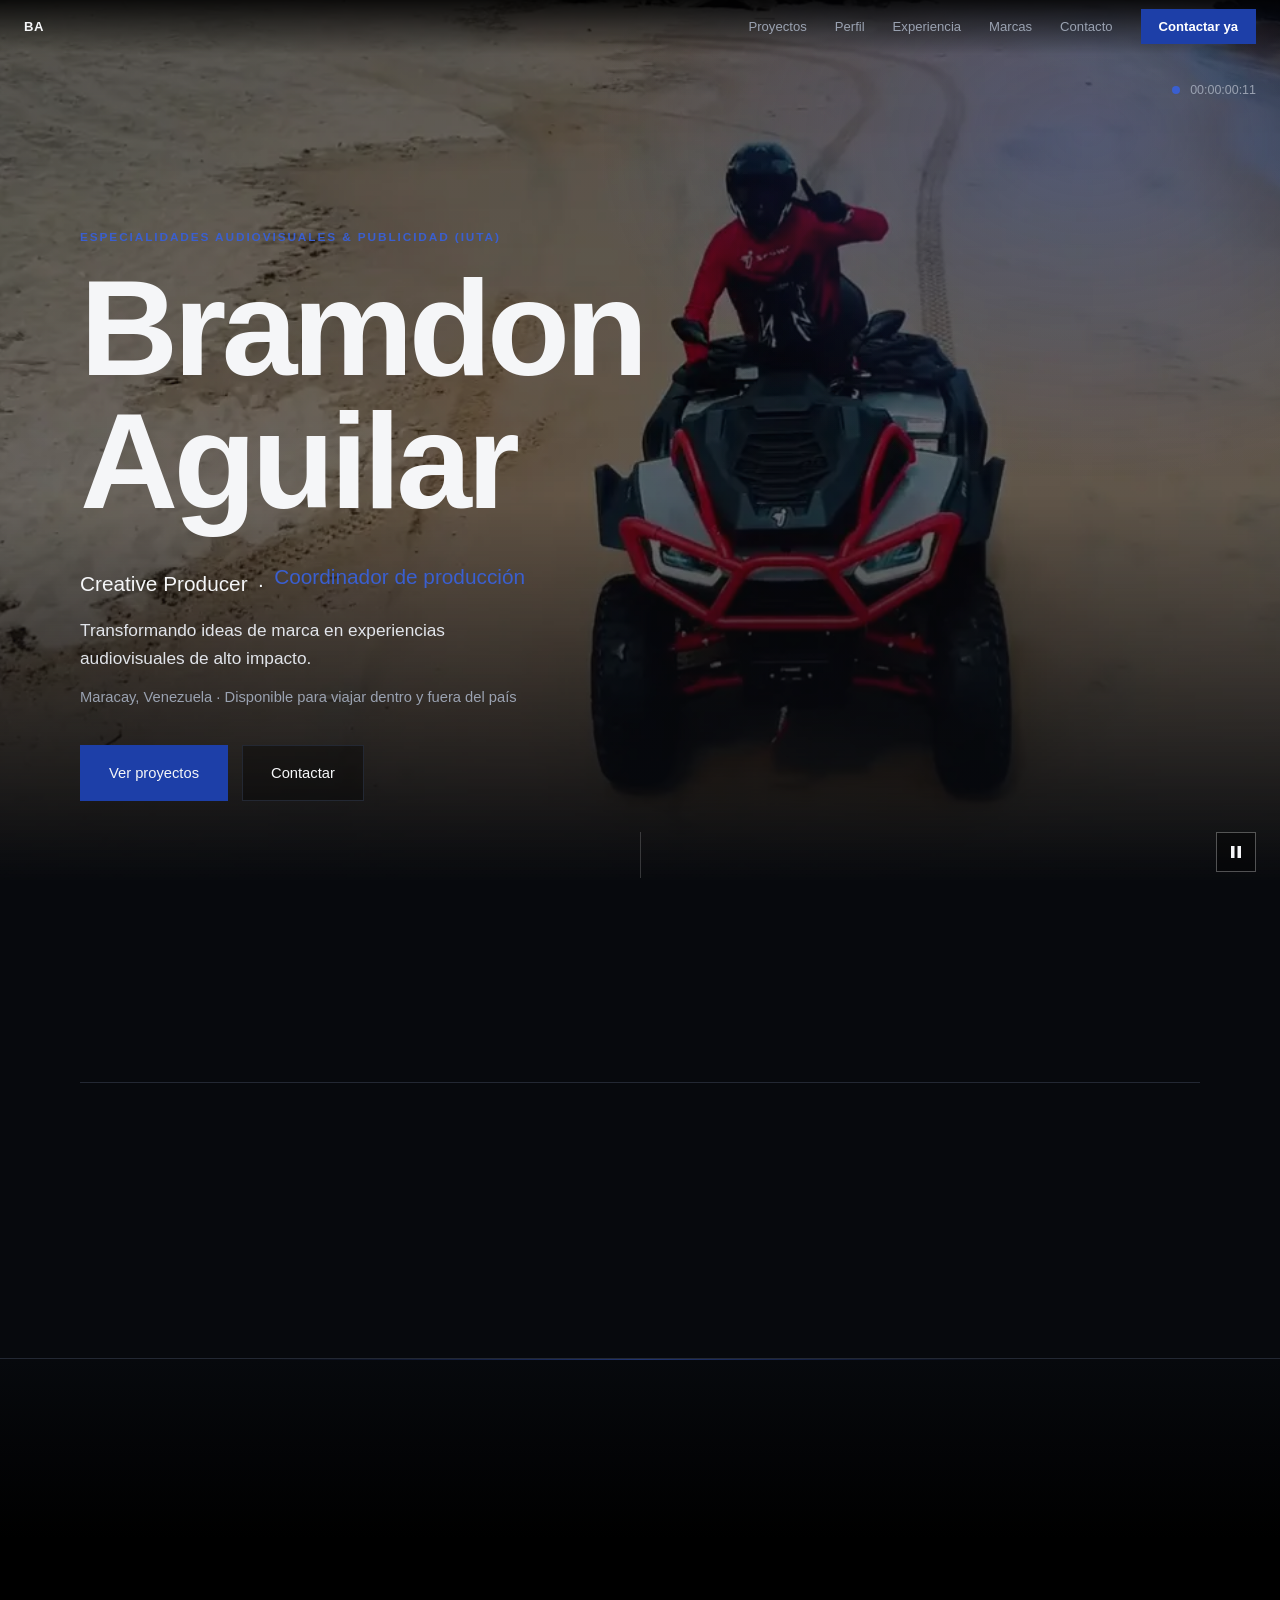
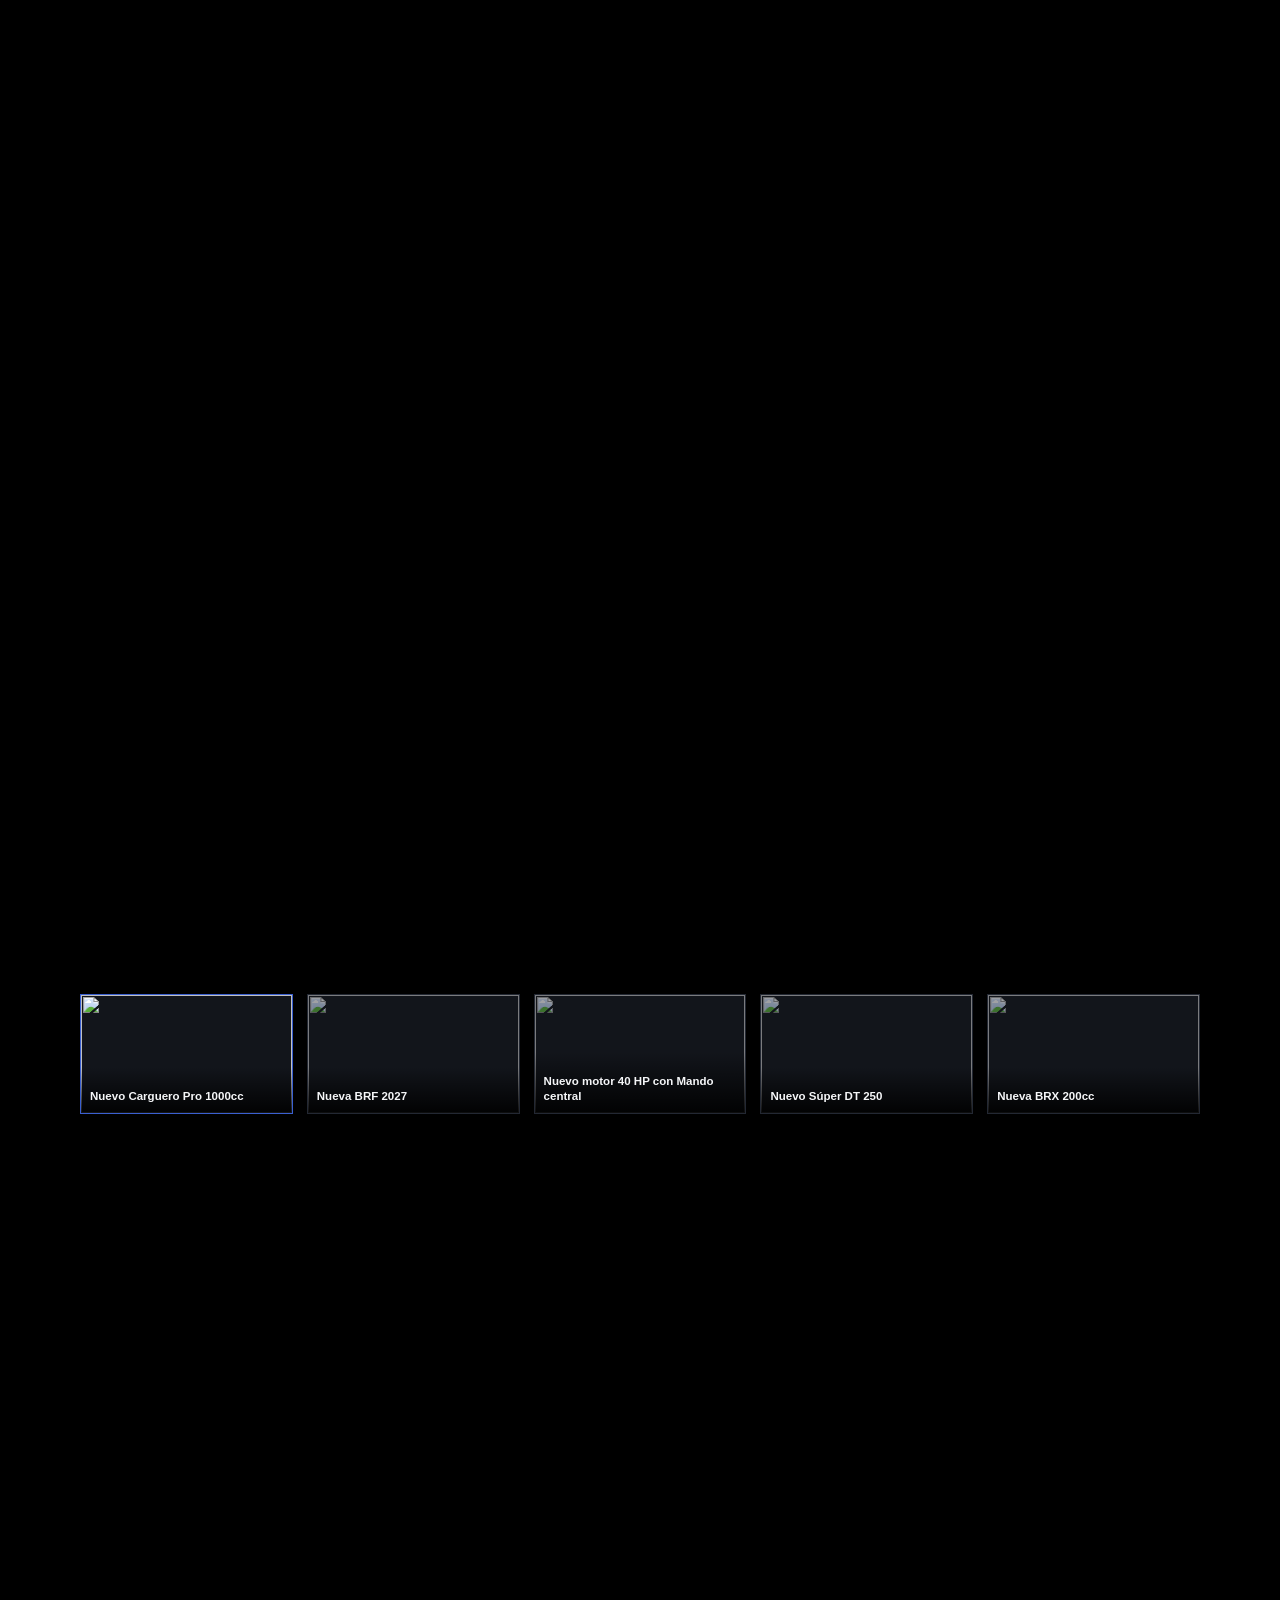
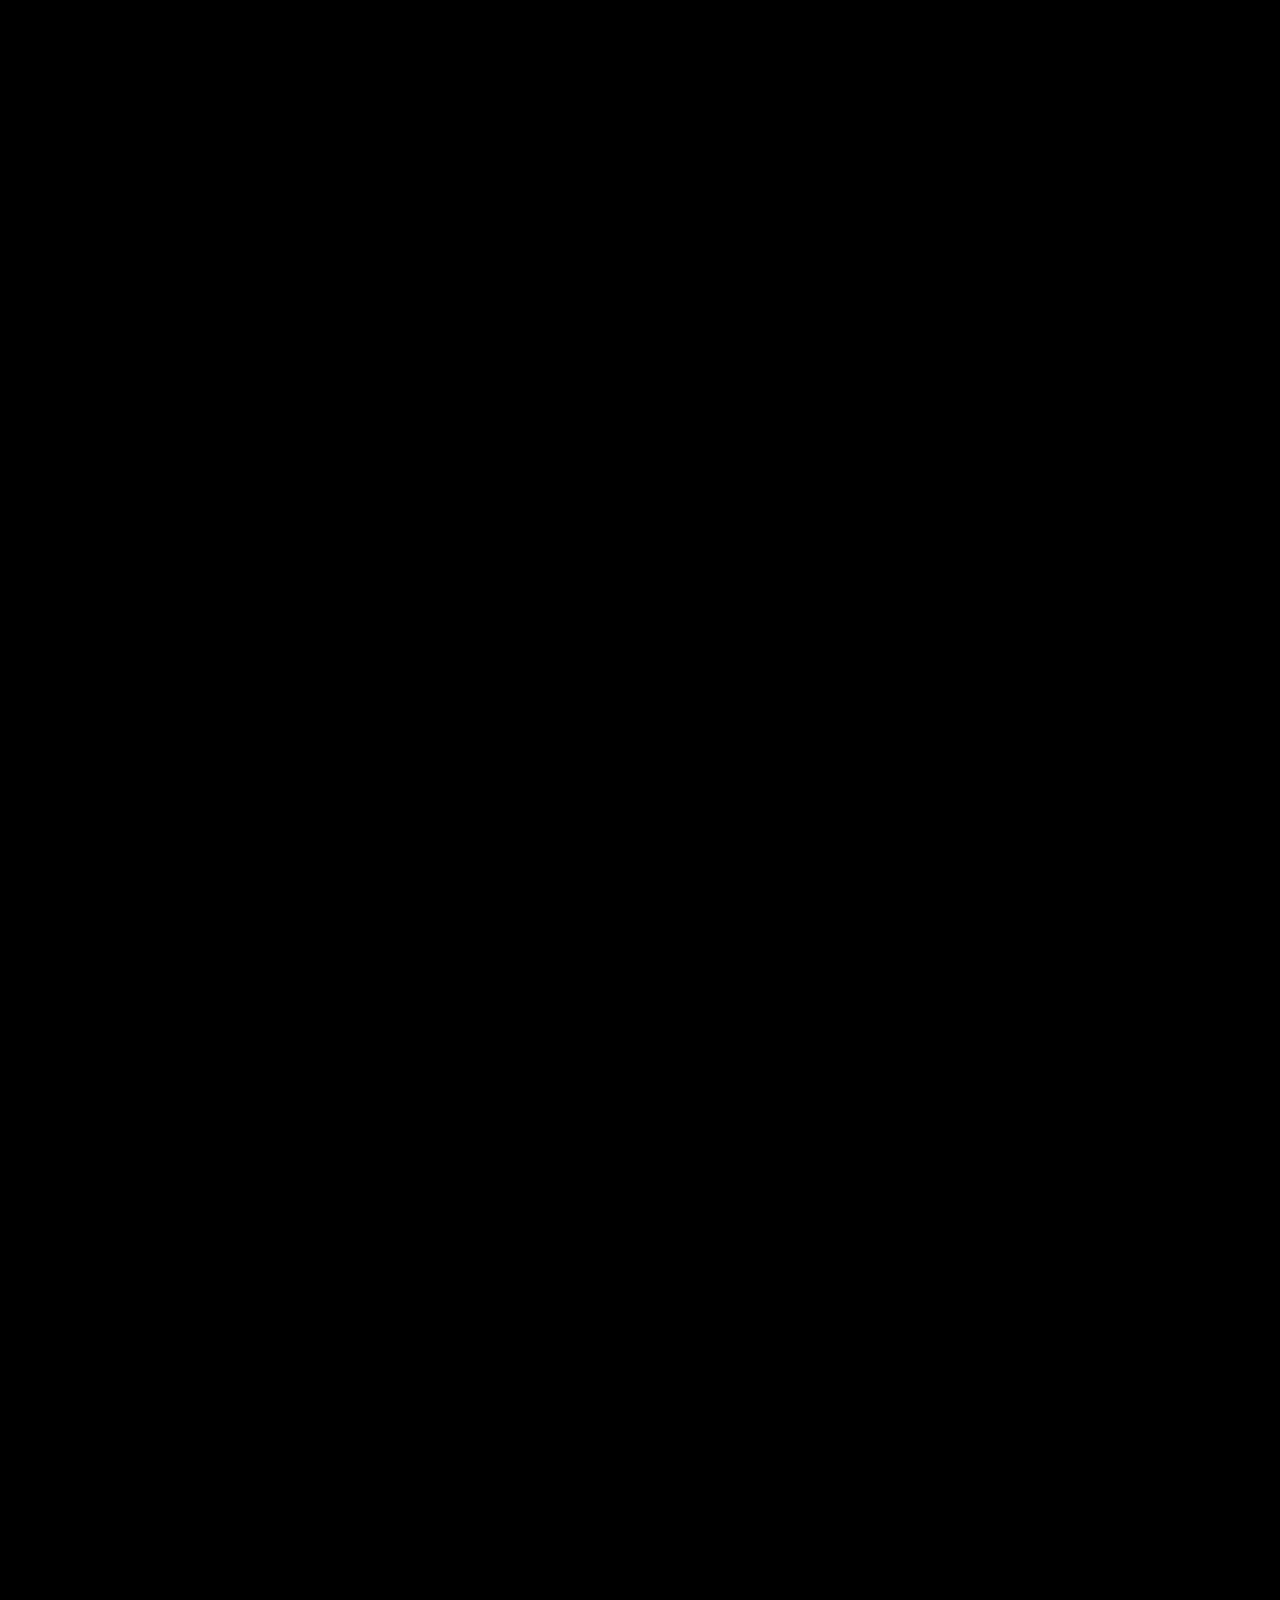
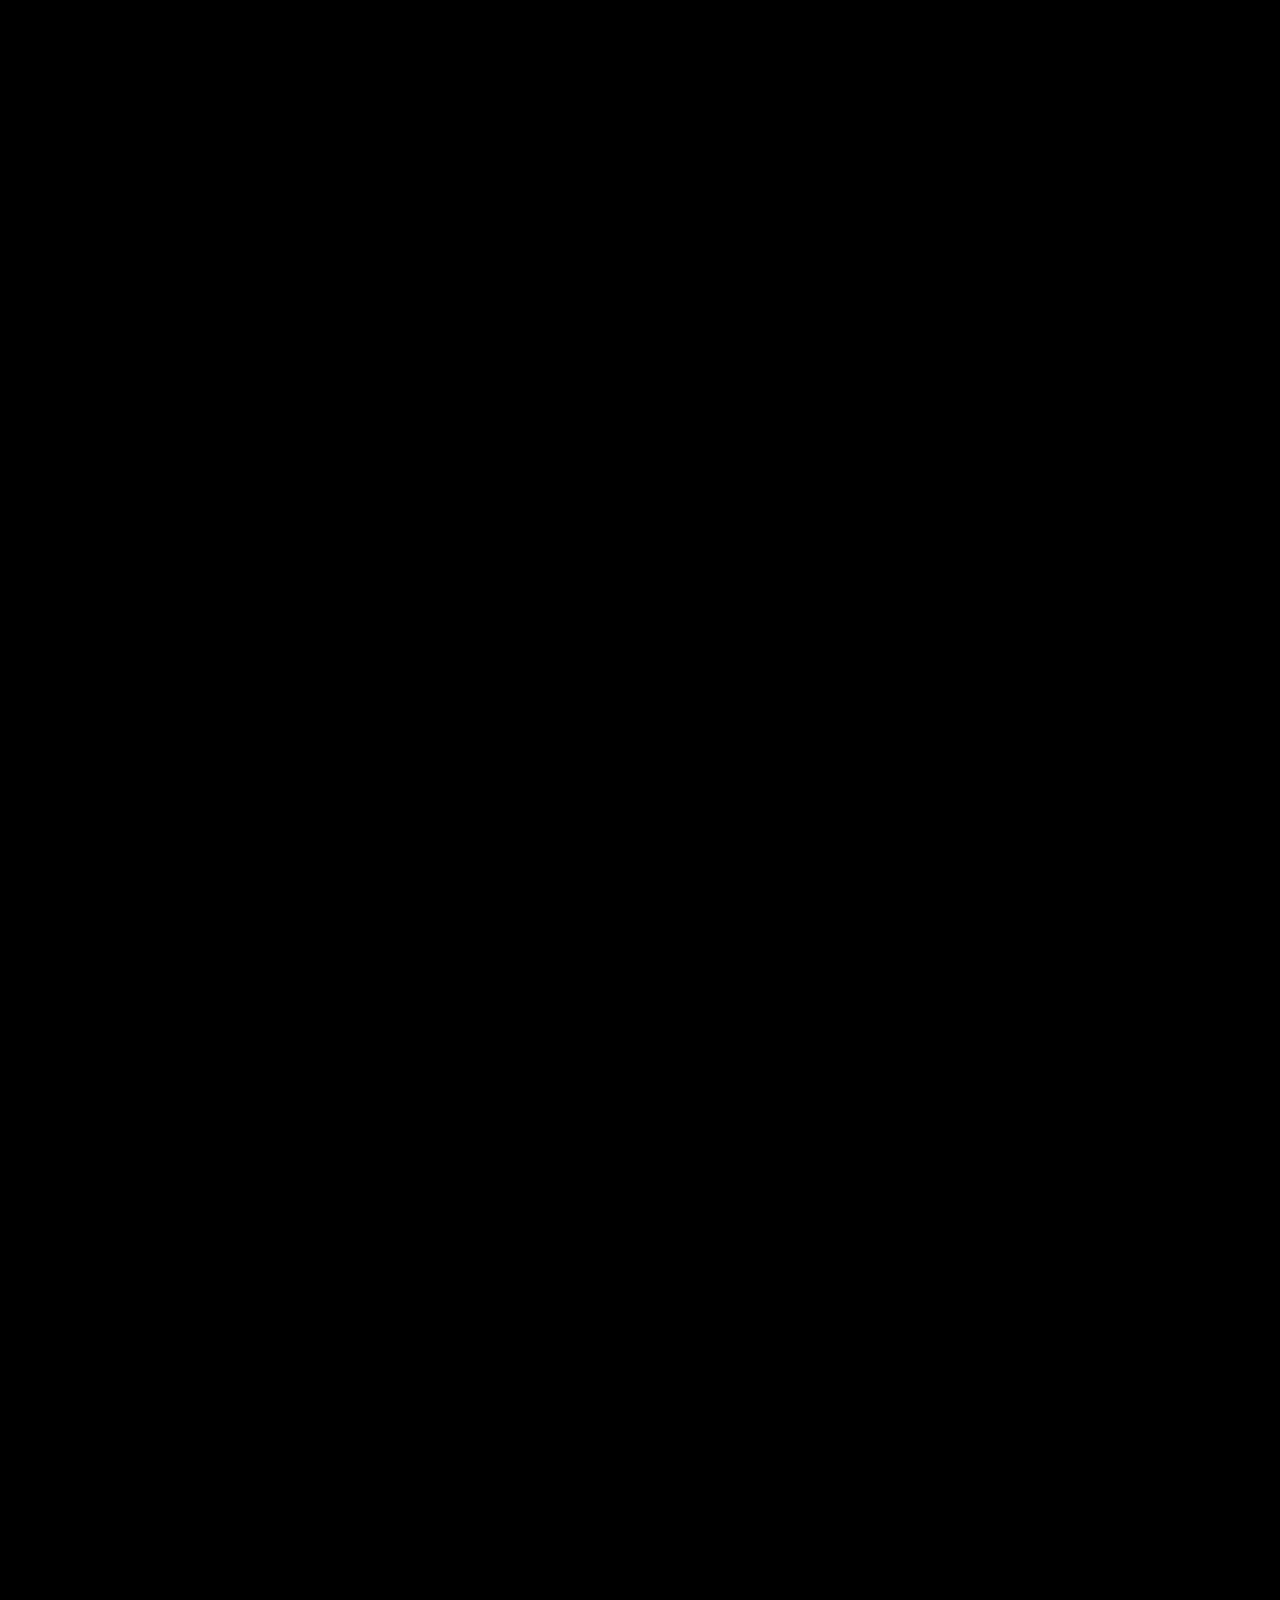
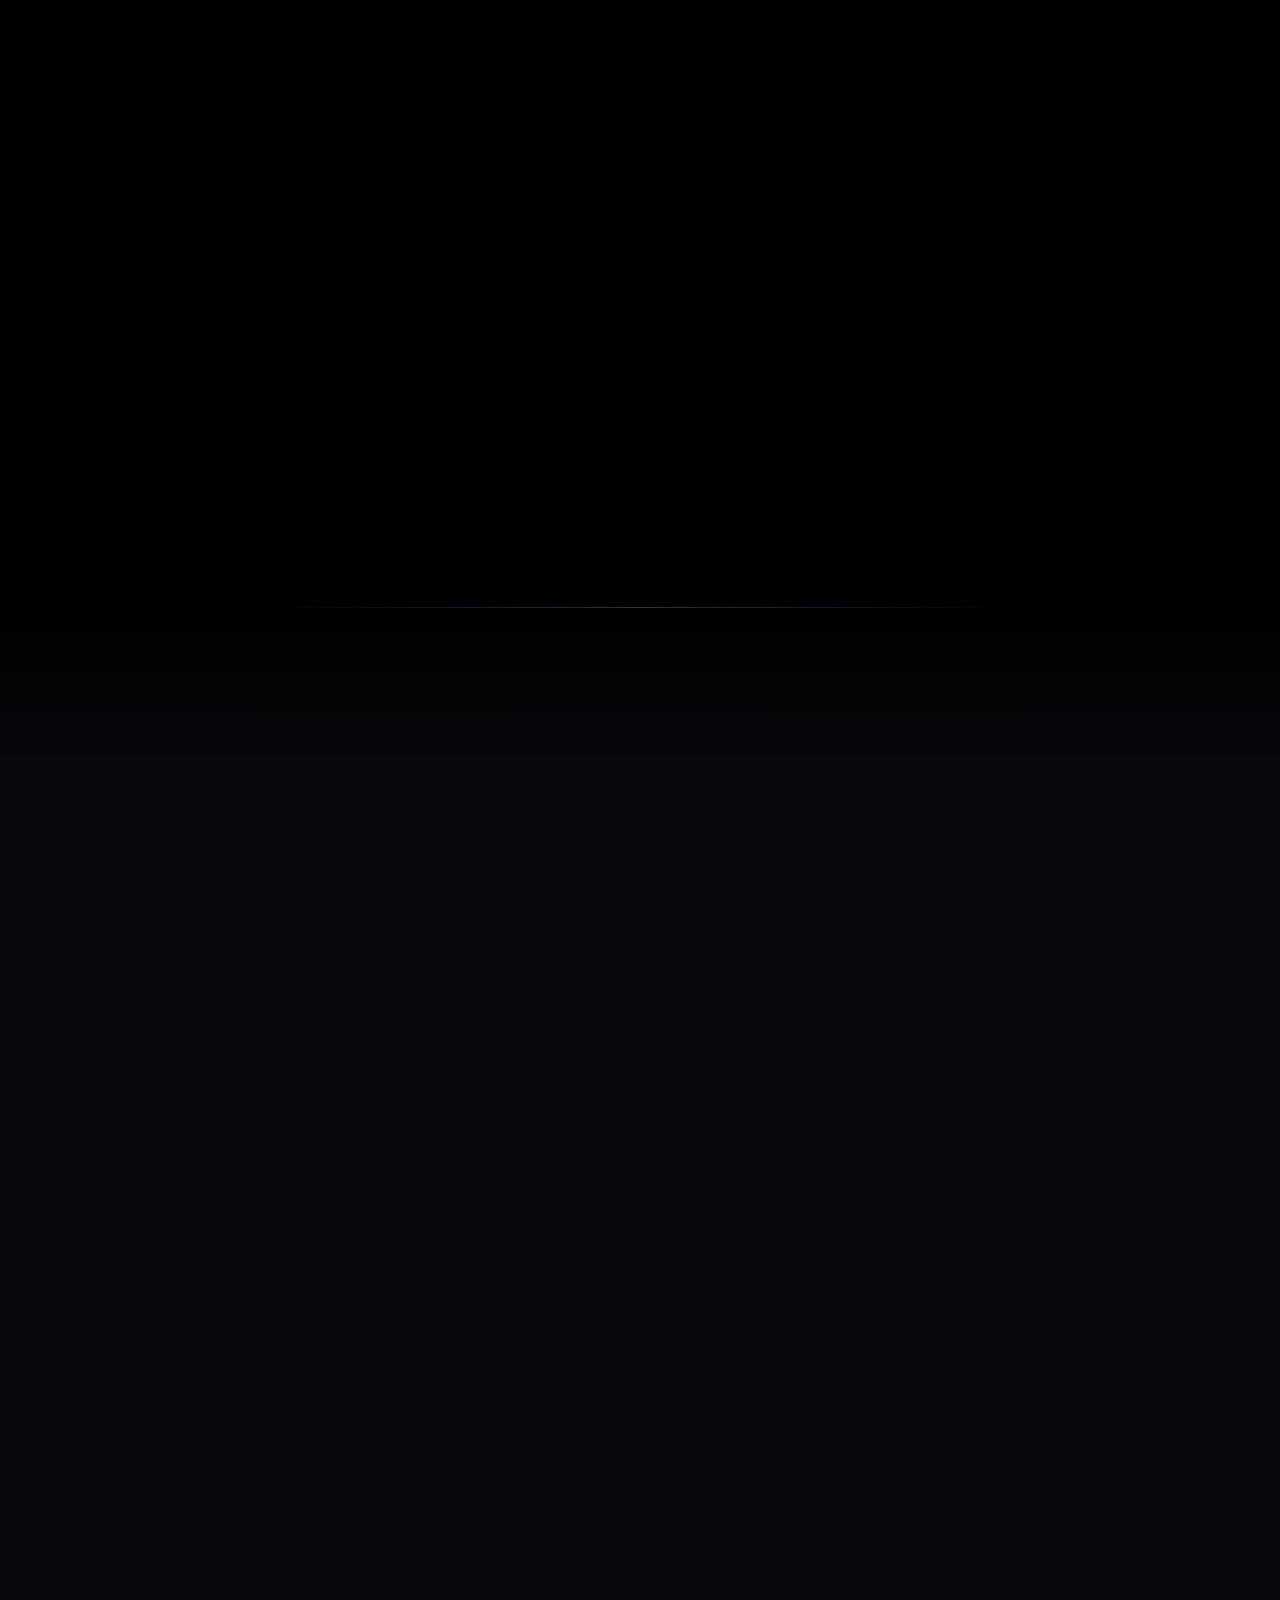
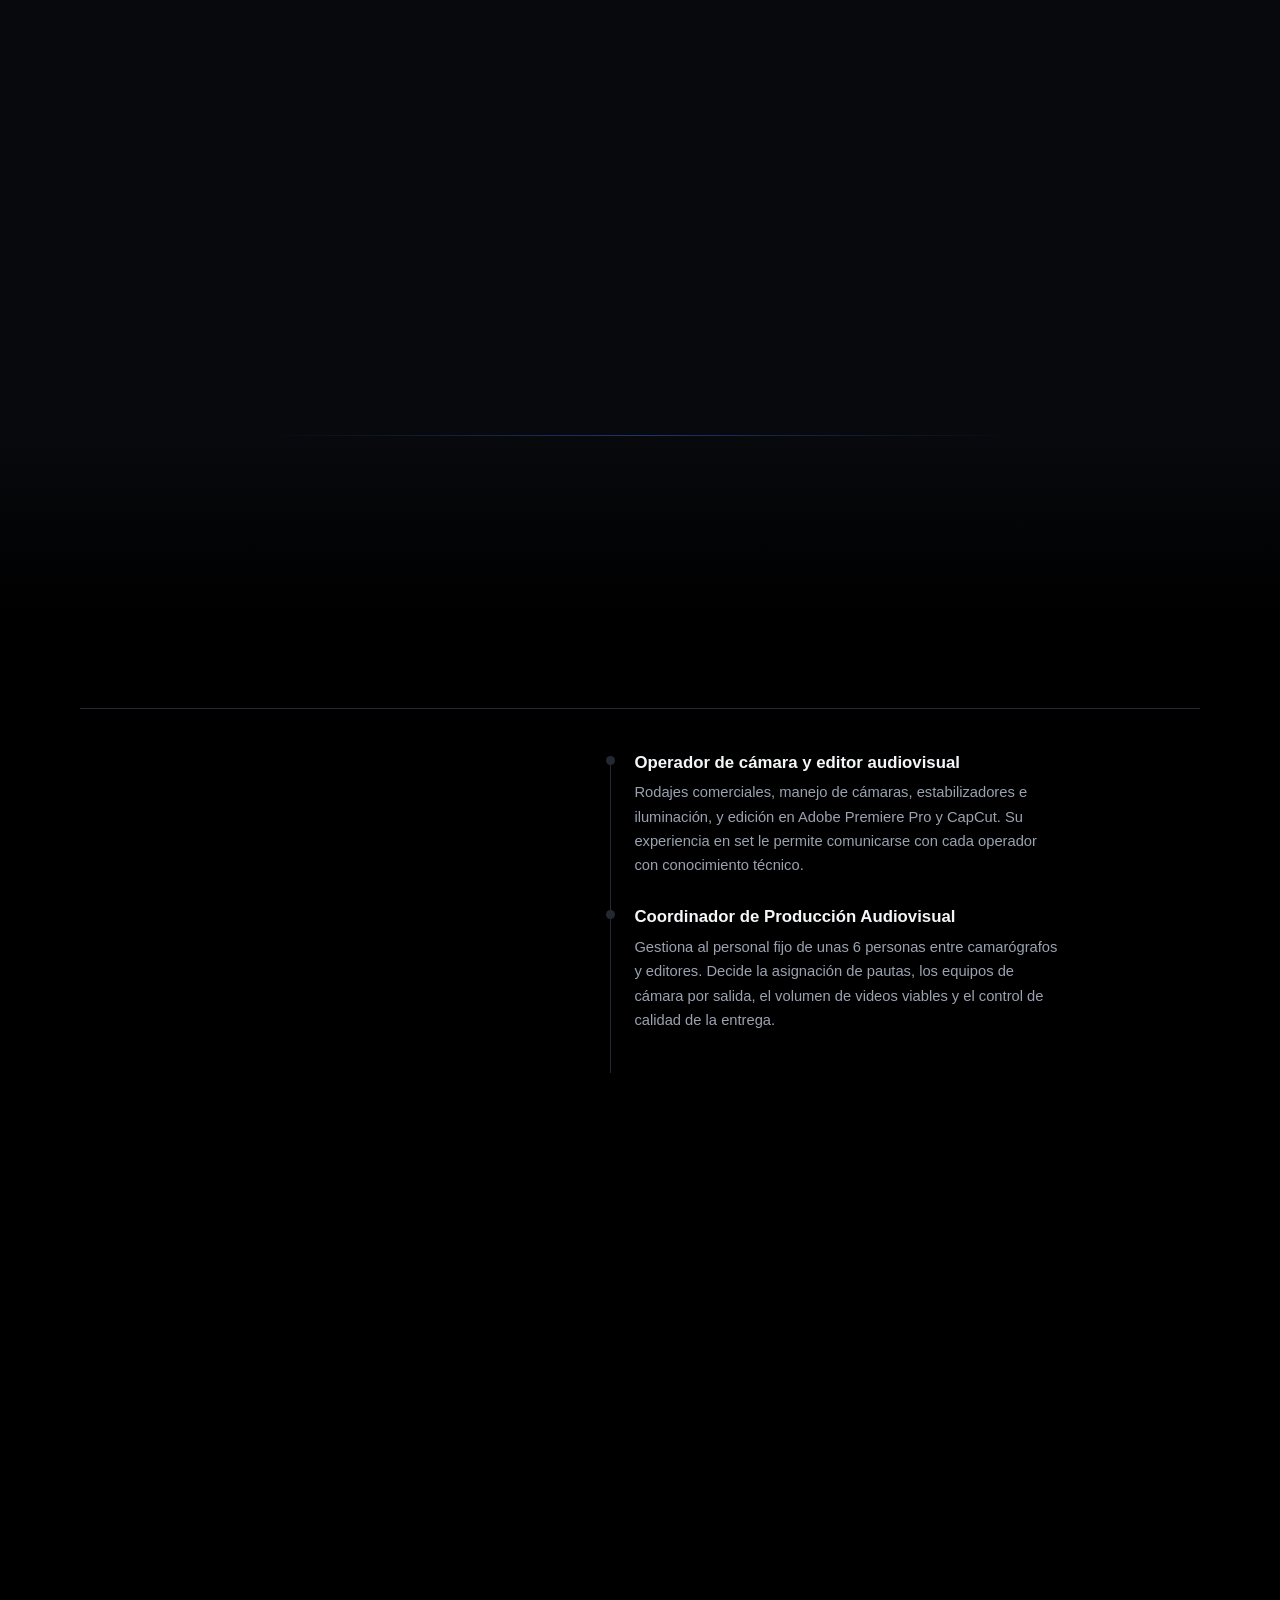
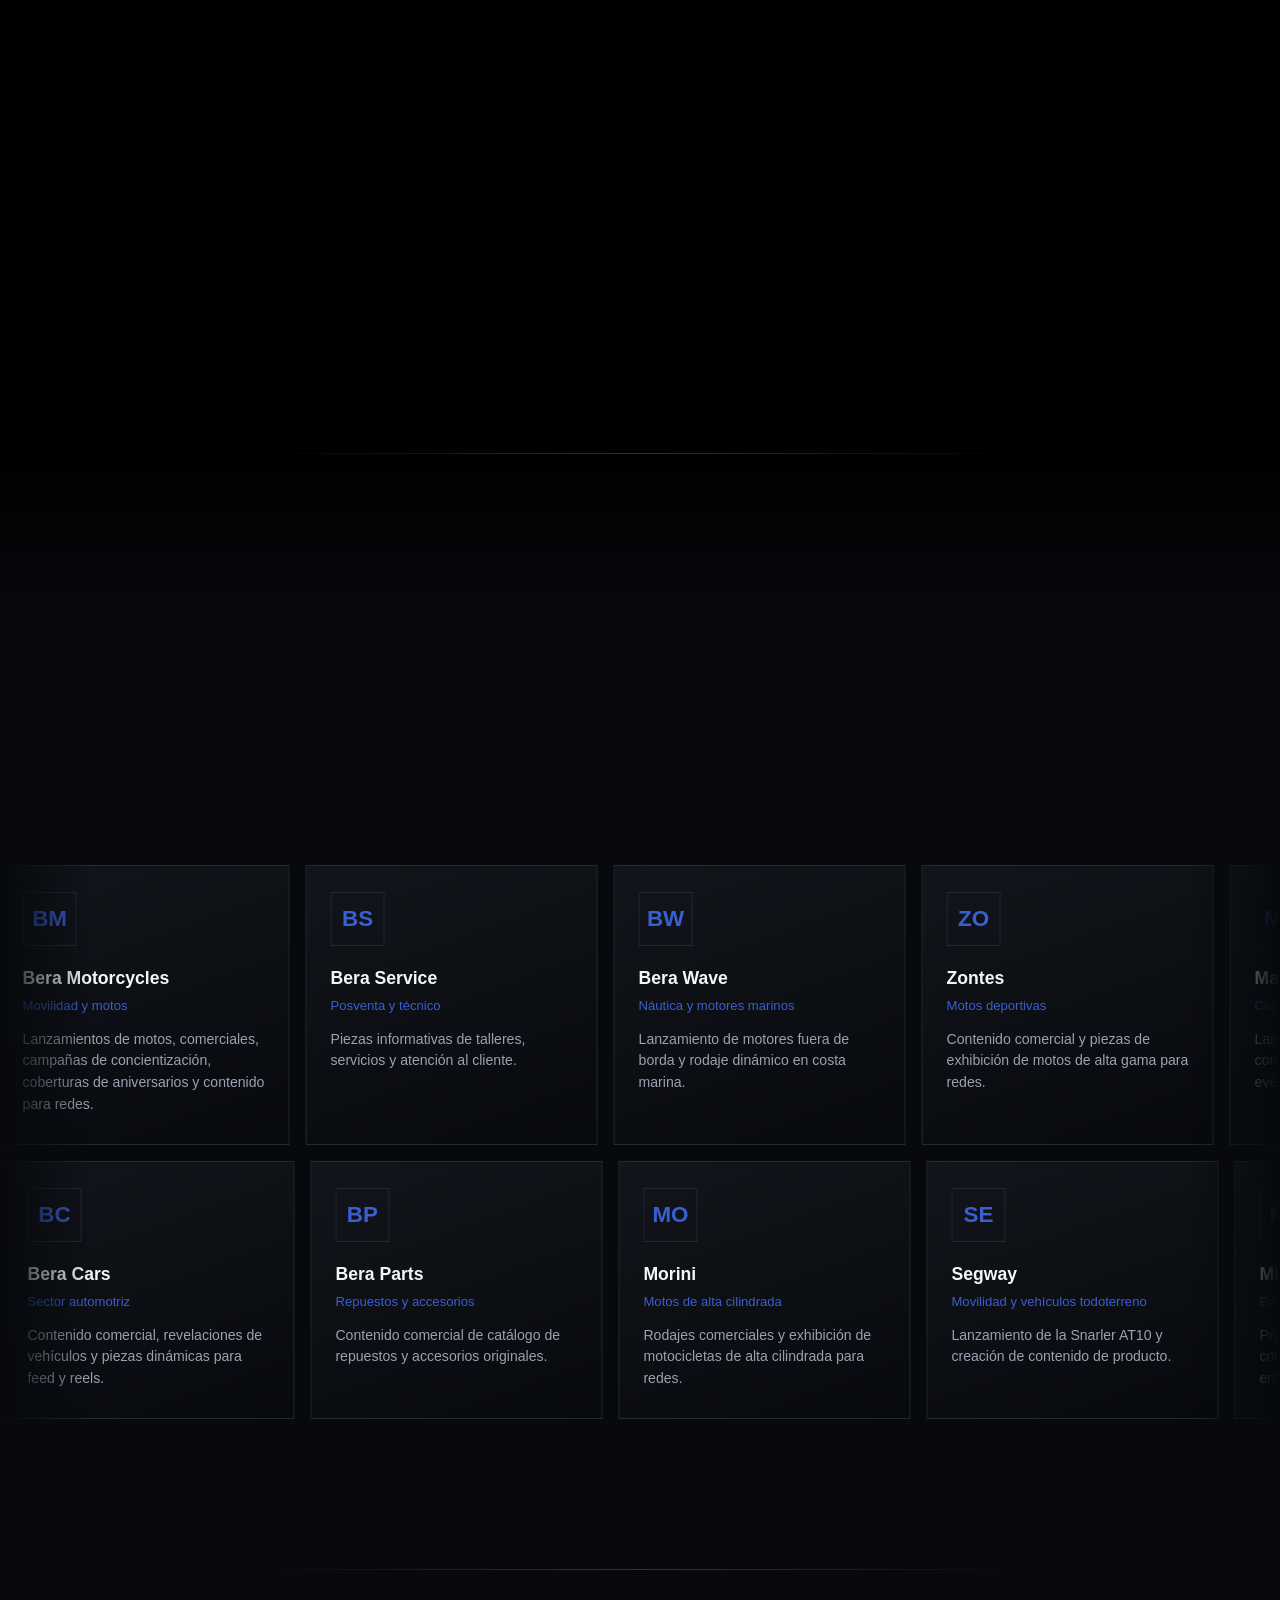
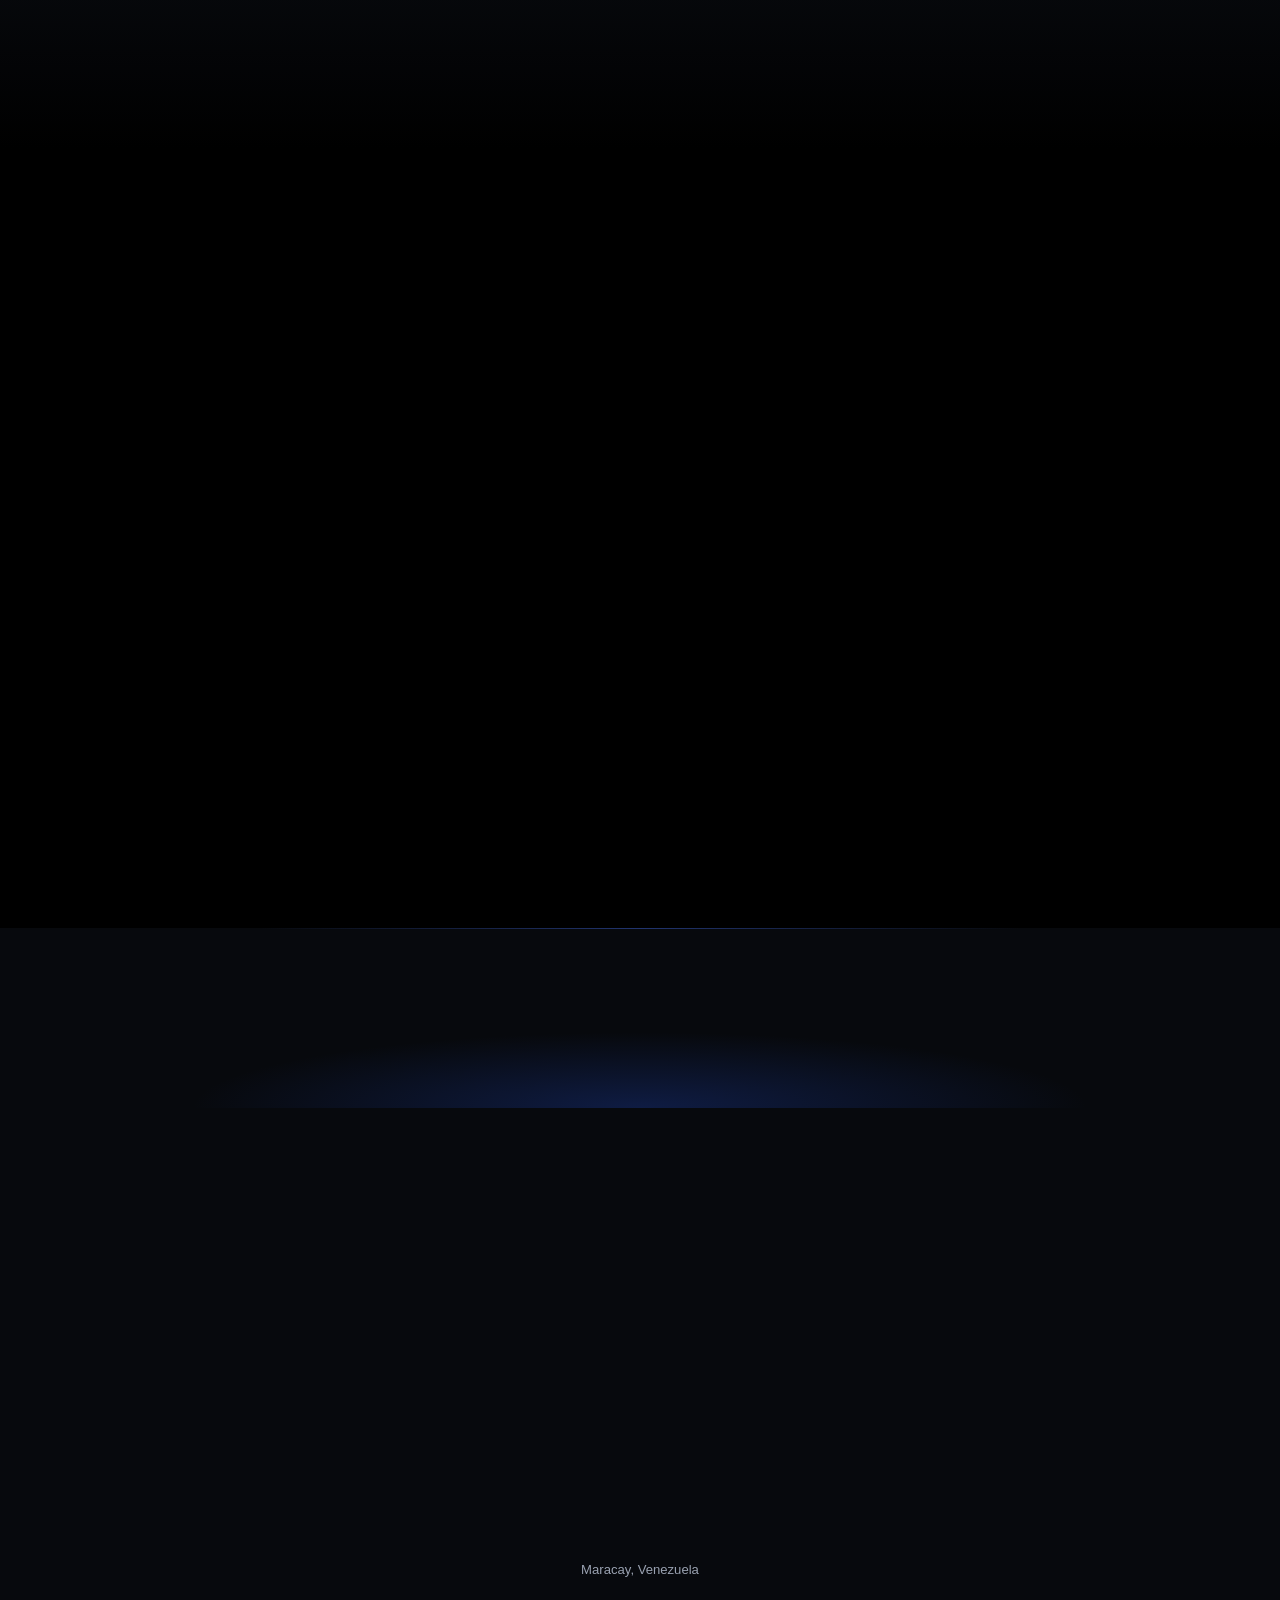
==== index.html @ 4e20b410 "Volver al video de portada anterior Co-Authored-By: Claude Sonnet 5.5 <noreply@anthropic.com> Claude" ====
<!DOCTYPE html>
<html lang="es" class="js">
<head>
<meta charset="utf-8">
<meta name="viewport" content="width=device-width, initial-scale=1, viewport-fit=cover">
<!-- Seguridad: CSP (las cabeceras completas están en _headers; ver docs/SEGURIDAD-SEO.md) -->
<meta http-equiv="Content-Security-Policy" content="default-src 'self'; script-src 'self'; style-src 'self' https://fonts.googleapis.com; style-src-attr 'unsafe-inline'; font-src https://fonts.gstatic.com; img-src 'self' data: https://i.ytimg.com https://cdn.jsdelivr.net; media-src 'self'; frame-src https://www.youtube-nocookie.com; connect-src 'self'; object-src 'none'; base-uri 'self'; form-action 'none'; upgrade-insecure-requests">
<meta name="referrer" content="strict-origin-when-cross-origin">
<title>Bramdon Aguilar · Creative Producer</title>
<meta name="description" content="Bramdon Aguilar, Creative Producer y coordinador de producción audiovisual en Maracay, Venezuela. Lanzamientos, comerciales, eventos y contenido de marca para Bera, Maxglow, Miss Venezuela, Segway y más.">
<meta name="author" content="Bramdon Aguilar">
<meta name="keywords" content="Bramdon Aguilar, productor audiovisual, coordinador de producción audiovisual, creative producer, operador de cámara, editor de video, brand content, Maracay, Venezuela, agencia 360">
<meta name="robots" content="index, follow, max-image-preview:large">
<meta name="theme-color" content="#000000">
<meta name="color-scheme" content="dark">
<meta name="format-detection" content="telephone=no">
<link rel="canonical" href="https://bramdon-portafolio.reyaguilarwanh.workers.dev/">

<!-- Open Graph: tarjeta de vista previa en WhatsApp, Facebook, LinkedIn, Telegram -->
<meta property="og:type" content="website">
<meta property="og:url" content="https://bramdon-portafolio.reyaguilarwanh.workers.dev/">
<meta property="og:site_name" content="Bramdon Aguilar">
<meta property="og:locale" content="es_VE">
<meta property="og:title" content="Bramdon Aguilar · Creative Producer">
<meta property="og:description" content="Producción audiovisual y brand content. Portafolio de proyectos, marcas y experiencia en agencia 360.">
<meta property="og:image" content="https://bramdon-portafolio.reyaguilarwanh.workers.dev/og-image.jpg">
<meta property="og:image:secure_url" content="https://bramdon-portafolio.reyaguilarwanh.workers.dev/og-image.jpg">
<meta property="og:image:type" content="image/jpeg">
<meta property="og:image:width" content="1200">
<meta property="og:image:height" content="630">
<meta property="og:image:alt" content="Bramdon Aguilar, Creative Producer, junto a un cuatrimoto Segway en la playa">

<!-- Twitter / X -->
<meta name="twitter:card" content="summary_large_image">
<meta name="twitter:title" content="Bramdon Aguilar · Creative Producer">
<meta name="twitter:description" content="Producción audiovisual y brand content. Portafolio de proyectos, marcas y experiencia en agencia 360.">
<meta name="twitter:image" content="https://bramdon-portafolio.reyaguilarwanh.workers.dev/og-image.jpg">
<meta name="twitter:image:alt" content="Bramdon Aguilar, Creative Producer">

<!-- Íconos y app -->
<link rel="icon" href="favicon.svg?v=2" type="image/svg+xml">
<link rel="icon" href="favicon-32.png?v=2" type="image/png" sizes="32x32">
<link rel="icon" href="favicon-16.png?v=2" type="image/png" sizes="16x16">
<link rel="shortcut icon" href="favicon.ico?v=2">
<link rel="apple-touch-icon" href="apple-touch-icon.png?v=2">
<link rel="manifest" href="site.webmanifest">

<!-- Datos estructurados para Google -->
<script type="application/ld+json">
{
  "@context": "https://schema.org",
  "@graph": [
    {
      "@type": "WebSite",
      "@id": "https://bramdon-portafolio.reyaguilarwanh.workers.dev/#website",
      "url": "https://bramdon-portafolio.reyaguilarwanh.workers.dev/",
      "name": "Bramdon Aguilar · Creative Producer",
      "inLanguage": "es-VE",
      "publisher": {
        "@id": "https://bramdon-portafolio.reyaguilarwanh.workers.dev/#person"
      }
    },
    {
      "@type": "WebPage",
      "@id": "https://bramdon-portafolio.reyaguilarwanh.workers.dev/#webpage",
      "url": "https://bramdon-portafolio.reyaguilarwanh.workers.dev/",
      "name": "Bramdon Aguilar · Creative Producer",
      "isPartOf": {
        "@id": "https://bramdon-portafolio.reyaguilarwanh.workers.dev/#website"
      },
      "about": {
        "@id": "https://bramdon-portafolio.reyaguilarwanh.workers.dev/#person"
      },
      "primaryImageOfPage": {
        "@type": "ImageObject",
        "url": "https://bramdon-portafolio.reyaguilarwanh.workers.dev/og-image.jpg",
        "width": 1200,
        "height": 630
      },
      "inLanguage": "es-VE"
    },
    {
      "@type": "Person",
      "@id": "https://bramdon-portafolio.reyaguilarwanh.workers.dev/#person",
      "name": "Bramdon Aguilar",
      "jobTitle": "Creative Producer · Coordinador de Producción Audiovisual",
      "description": "Productor audiovisual y coordinador de producción con experiencia en agencia 360, lanzamientos comerciales, eventos y contenido de marca.",
      "url": "https://bramdon-portafolio.reyaguilarwanh.workers.dev/",
      "image": "https://bramdon-portafolio.reyaguilarwanh.workers.dev/og-image.jpg",
      "telephone": "+58-412-482-4488",
      "sameAs": [
        "https://instagram.com/Bramdon.mj"
      ],
      "address": {
        "@type": "PostalAddress",
        "addressLocality": "Maracay",
        "addressRegion": "Aragua",
        "addressCountry": "VE"
      },
      "alumniOf": {
        "@type": "CollegeOrUniversity",
        "name": "IUTA sede Maracay"
      },
      "worksFor": {
        "@type": "Organization",
        "name": "Musa Business & Marketing"
      },
      "knowsAbout": [
        "Producción audiovisual",
        "Dirección de rodajes",
        "Edición de video",
        "Brand content",
        "Marketing digital",
        "Coordinación de producción"
      ]
    },
    {
      "@type": "VideoObject",
      "name": "Nuevo Carguero Pro 1000cc",
      "description": "Video de lanzamiento: Nuevo Carguero Pro 1000cc. Producción audiovisual de Bramdon Aguilar.",
      "thumbnailUrl": "https://i.ytimg.com/vi/KFjVJf0HnAU/maxresdefault.jpg",
      "embedUrl": "https://www.youtube-nocookie.com/embed/KFjVJf0HnAU",
      "contentUrl": "https://www.youtube.com/watch?v=KFjVJf0HnAU",
      "author": {
        "@id": "https://bramdon-portafolio.reyaguilarwanh.workers.dev/#person"
      }
    },
    {
      "@type": "VideoObject",
      "name": "Nueva BRF 2027",
      "description": "Video de lanzamiento: Nueva BRF 2027. Producción audiovisual de Bramdon Aguilar.",
      "thumbnailUrl": "https://i.ytimg.com/vi/HtKyGs_RLN0/maxresdefault.jpg",
      "embedUrl": "https://www.youtube-nocookie.com/embed/HtKyGs_RLN0",
      "contentUrl": "https://www.youtube.com/watch?v=HtKyGs_RLN0",
      "author": {
        "@id": "https://bramdon-portafolio.reyaguilarwanh.workers.dev/#person"
      }
    },
    {
      "@type": "VideoObject",
      "name": "Nuevo motor 40 HP con Mando central",
      "description": "Video de lanzamiento: Nuevo motor 40 HP con Mando central. Producción audiovisual de Bramdon Aguilar.",
      "thumbnailUrl": "https://i.ytimg.com/vi/yzuwvUXPXso/maxresdefault.jpg",
      "embedUrl": "https://www.youtube-nocookie.com/embed/yzuwvUXPXso",
      "contentUrl": "https://www.youtube.com/watch?v=yzuwvUXPXso",
      "author": {
        "@id": "https://bramdon-portafolio.reyaguilarwanh.workers.dev/#person"
      }
    },
    {
      "@type": "VideoObject",
      "name": "Nuevo Súper DT 250",
      "description": "Video de lanzamiento: Nuevo Súper DT 250. Producción audiovisual de Bramdon Aguilar.",
      "thumbnailUrl": "https://i.ytimg.com/vi/pfS3ru0CHT4/maxresdefault.jpg",
      "embedUrl": "https://www.youtube-nocookie.com/embed/pfS3ru0CHT4",
      "contentUrl": "https://www.youtube.com/watch?v=pfS3ru0CHT4",
      "author": {
        "@id": "https://bramdon-portafolio.reyaguilarwanh.workers.dev/#person"
      }
    },
    {
      "@type": "VideoObject",
      "name": "Nueva BRX 200cc",
      "description": "Video de lanzamiento: Nueva BRX 200cc. Producción audiovisual de Bramdon Aguilar.",
      "thumbnailUrl": "https://i.ytimg.com/vi/yU9dTjg0qfw/maxresdefault.jpg",
      "embedUrl": "https://www.youtube-nocookie.com/embed/yU9dTjg0qfw",
      "contentUrl": "https://www.youtube.com/watch?v=yU9dTjg0qfw",
      "author": {
        "@id": "https://bramdon-portafolio.reyaguilarwanh.workers.dev/#person"
      }
    }
  ]
}
</script>
<link rel="preload" as="image" href="assets/img/hero-poster.webp" fetchpriority="high">
<link rel="dns-prefetch" href="https://i.ytimg.com">
<link rel="preconnect" href="https://fonts.googleapis.com">
<link rel="preconnect" href="https://fonts.gstatic.com" crossorigin>
<link href="https://fonts.googleapis.com/css2?family=Inter:wght@300;400;500&family=Montserrat:wght@300;500;700;800&display=swap" rel="stylesheet">
<link rel="stylesheet" href="assets/css/styles.css">
<noscript><link rel="stylesheet" href="assets/css/nojs.css"></noscript>
</head>
<body>

<div id="progress"></div>
<div id="cursor" aria-hidden="true"></div>

<nav id="nav" aria-label="Principal">
  <a class="brand-mark" href="#inicio">BA</a>
  <button class="burger" type="button" aria-label="Abrir menú" aria-expanded="false" aria-controls="menu"><span></span><span></span><span></span></button>
  <ul id="menu">
    <li><a href="#proyectos">Proyectos</a></li>
    <li><a href="#perfil">Perfil</a></li>
    <li><a href="#experiencia">Experiencia</a></li>
    <li><a href="#marcas">Marcas</a></li>
    <li><a href="#contacto">Contacto</a></li>
    <li><a class="nav-cta" href="https://wa.me/584124824488?text=Hola%20Bramdon%2C%20vi%20tu%20portafolio%20y%20me%20gustar%C3%ADa%20contactarte." target="_blank" rel="noopener">Contactar ya</a></li>
  </ul>
</nav>

<header class="hero" id="inicio">
  <div class="hero-media" id="heroMedia">
    <video id="heroVideo" autoplay muted loop playsinline preload="auto" poster="assets/img/hero-poster.webp" aria-hidden="true">
      <source src="assets/video/hero.mp4" type="video/mp4">
    </video>
  </div>
  <div class="rec" aria-hidden="true"><i></i><span id="tc">00:00:00:00</span></div>
  <div class="wrap" id="heroContent">
    <p class="eyebrow hero-eyebrow">Especialidades audiovisuales &amp; publicidad (IUTA)</p>
    <h1 aria-label="Bramdon Aguilar"><span class="line" data-split>Bramdon</span><span class="line" data-split>Aguilar</span></h1>
    <p class="role">Creative Producer <span>·</span> <span class="rot" id="rot" aria-live="off"><span class="on">Coordinador de producción</span><span>Operador de cámara</span><span>Asistente de cámara</span><span>Editor de video</span></span></p>
    <p class="tagline">Transformando ideas de marca en experiencias audiovisuales de alto impacto.</p>
    <p class="where">Maracay, Venezuela · Disponible para viajar dentro y fuera del país</p>
    <div class="cta">
      <a class="btn primary" href="#proyectos" data-magnet>Ver proyectos</a>
      <a class="btn" href="#contacto" data-magnet>Contactar</a>
    </div>
  </div>
  <button class="vctl" id="vctl" type="button" aria-label="Pausar video de fondo">
    <svg width="14" height="14" viewBox="0 0 14 14" fill="currentColor" aria-hidden="true"><rect x="2" y="1" width="3.5" height="12"/><rect x="8.5" y="1" width="3.5" height="12"/></svg>
  </button>
  <div class="scroll-cue" aria-hidden="true"></div>
</header>

<!-- ============ MÉTRICAS: cifras y trío de roles ============ -->
<section class="metrics" aria-label="Cifras de trayectoria">
  <div class="wrap">
    <ul data-stagger>
      <li data-reveal><strong data-count="6" data-suffix="+">6+</strong><span>Especialistas a cargo durante la jornada semanal</span></li>
      <li data-reveal><strong data-count="20" data-suffix="+">20+</strong><span>Marcas comerciales producidas</span></li>
      <li data-reveal><strong data-count="100" data-suffix="+">100+</strong><span>Spots publicitarios y videos realizados</span></li>
      <li data-reveal><strong data-count="100" data-suffix="%">100%</strong><span>Cumplimiento de pautas y entregas semanales</span></li>
    </ul>
    <div class="trio" data-stagger>
      <div data-reveal><span class="n">01</span><h3>Formación &amp; coordinación</h3><p class="rl">Coordinador Audiovisual &amp; Publicista (IUTA)</p><p>Planificación de rodajes, liderazgo de equipos técnicos en set, Diplomado en Meta Ads y Community Manager Pro.</p></div>
      <div data-reveal><span class="n">02</span><h3>Rodaje &amp; cámara en set</h3><p class="rl">Operador de Cámara &amp; Asistente de Cámara</p><p>Operación directa de cámaras Cinema y Mirrorless, asistencia de cámara: ópticas, foco, gimbals Ronin, iluminación y audio en locación.</p></div>
      <div data-reveal><span class="n">03</span><h3>Postproducción &amp; montaje</h3><p class="rl">Editor de Video Comercial &amp; Reels</p><p>Edición profesional en Adobe Premiere Pro y CapCut: spots de lanzamiento, aftermovies, corrección de color y piezas de alto impacto.</p></div>
    </div>
  </div>
</section>

<!-- ============ PROYECTOS: videos de lanzamiento (YouTube), galería filtrable y próximos proyectos ============ -->
<section class="projects" id="proyectos">
  <div class="wrap">
    <span class="eyebrow" data-reveal>01 · Portafolio audiovisual</span>
    <h2 data-reveal>Proyectos <em>comerciales</em></h2>
    <p class="lead" data-reveal>Producción, cámara y coordinación para marcas de movilidad, belleza, alimentos y eventos.</p>
    <div class="vlaunch" id="videos">
      <div class="vhead" data-reveal>
        <h3>Videos de lanzamiento</h3>
        <p class="cnt">Catálogo de videos producidos (5) · canal oficial de Bera Motorcycles</p>
      </div>
      <div class="vstage" data-reveal>
        <div class="vframe">
        <div class="vmain" id="vmain" data-yt="KFjVJf0HnAU">
          <button class="vplay" type="button" id="vplay" aria-label="Reproducir: Nuevo Carguero Pro 1000cc">
            <img id="vposter" src="https://i.ytimg.com/vi/KFjVJf0HnAU/maxresdefault.jpg" alt="" decoding="async" width="1280" height="720">
            <span class="play" aria-hidden="true"></span>
          </button>
        </div>
        <button class="vnav prev" type="button" aria-label="Video anterior">‹</button>
        <button class="vnav next" type="button" aria-label="Video siguiente">›</button>
        </div>
        <div class="vinfo">
          <span class="role" id="vrole">Asistente de producción · Fotografía</span>
          <h4 id="vtitle">Nuevo Carguero Pro 1000cc</h4>
          <p>Pieza audiovisual producida por Bramdon Aguilar para Bera Motorcycles.</p>
          <a id="vlink" class="vlink" href="https://www.youtube.com/watch?v=KFjVJf0HnAU" target="_blank" rel="noopener">Ver en YouTube ↗</a>
        </div>
      </div>
      <div class="vrail" role="group" aria-label="Catálogo de videos" data-stagger>
        <button class="vthumb on" type="button" data-yt="KFjVJf0HnAU" data-title="Nuevo Carguero Pro 1000cc" data-role="Asistente de producción · Fotografía" aria-label="Seleccionar video: Nuevo Carguero Pro 1000cc" aria-pressed="true">
          <img src="https://i.ytimg.com/vi/KFjVJf0HnAU/mqdefault.jpg" alt="" loading="lazy" decoding="async" width="320" height="180">
          <span class="ttl">Nuevo Carguero Pro 1000cc</span>
        </button>
        <button class="vthumb" type="button" data-yt="HtKyGs_RLN0" data-title="Nueva BRF 2027" data-role="Producción audiovisual" aria-label="Seleccionar video: Nueva BRF 2027" aria-pressed="false">
          <img src="https://i.ytimg.com/vi/HtKyGs_RLN0/mqdefault.jpg" alt="" loading="lazy" decoding="async" width="320" height="180">
          <span class="ttl">Nueva BRF 2027</span>
        </button>
        <button class="vthumb" type="button" data-yt="yzuwvUXPXso" data-title="Nuevo motor 40 HP con Mando central" data-role="Dirección de rodaje y cámara" aria-label="Seleccionar video: Nuevo motor 40 HP con Mando central" aria-pressed="false">
          <img src="https://i.ytimg.com/vi/yzuwvUXPXso/mqdefault.jpg" alt="" loading="lazy" decoding="async" width="320" height="180">
          <span class="ttl">Nuevo motor 40 HP con Mando central</span>
        </button>
        <button class="vthumb" type="button" data-yt="pfS3ru0CHT4" data-title="Nuevo Súper DT 250" data-role="Dirección de rodaje y cámara" aria-label="Seleccionar video: Nuevo Súper DT 250" aria-pressed="false">
          <img src="https://i.ytimg.com/vi/pfS3ru0CHT4/mqdefault.jpg" alt="" loading="lazy" decoding="async" width="320" height="180">
          <span class="ttl">Nuevo Súper DT 250</span>
        </button>
        <button class="vthumb" type="button" data-yt="yU9dTjg0qfw" data-title="Nueva BRX 200cc" data-role="Producción audiovisual" aria-label="Seleccionar video: Nueva BRX 200cc" aria-pressed="false">
          <img src="https://i.ytimg.com/vi/yU9dTjg0qfw/mqdefault.jpg" alt="" loading="lazy" decoding="async" width="320" height="180">
          <span class="ttl">Nueva BRX 200cc</span>
        </button>
      </div>
    </div>

    <div class="gal-head" data-reveal>
      <h3>Galería de proyectos</h3>
      <p class="lead">Toca un proyecto para ver sus fotos y videos. En computadora, pasa el mouse para ver un adelanto.</p>
      <div class="chips pfilters" role="group" aria-label="Filtrar proyectos">
        <button class="chip" type="button" data-pf="all" aria-pressed="true">Todos</button>
        <button class="chip" type="button" data-pf="lanzamientos" aria-pressed="false">Lanzamientos</button>
        <button class="chip" type="button" data-pf="motos" aria-pressed="false">Motos &amp; náutica</button>
        <button class="chip" type="button" data-pf="eventos" aria-pressed="false">Eventos</button>
        <button class="chip" type="button" data-pf="campanas" aria-pressed="false">Campañas</button>
      </div>
    </div>
    <div class="cards" data-stagger>
      <button class="card wide" data-wide="1" type="button" data-project="maxglow" data-cats="lanzamientos eventos" data-preview="assets/video/maxglow-lanzamiento.mp4" data-reveal="clip" aria-haspopup="dialog">
        <span class="shot"><img src="assets/img/mx-01.webp" alt="" loading="lazy" decoding="async" style="object-position:50% 30%"><span class="count">5 fotos · 2 videos</span></span>
        <span class="info">
          <span class="role">Coordinador Audiovisual</span>
          <h3>Maxglow x Miss Venezuela</h3>
          <span class="brandline">Maxglow · Miss Venezuela</span>
          <span class="txt">Producción y coordinación audiovisual del proyecto de Maxglow con Miss Venezuela: video principal y registro del set.</span>
          <span class="open">Ver galería</span>
        </span>
      </button>
      <button class="card" type="button" data-project="brx" data-cats="lanzamientos motos" data-preview="" data-reveal="clip" aria-haspopup="dialog">
        <span class="shot"><img src="assets/img/brx-03.webp" alt="" loading="lazy" decoding="async" style="object-position:40% 50%"><span class="count">5 fotos</span></span>
        <span class="info">
          <span class="role">Coordinador Audiovisual</span>
          <h3>Lanzamiento BRX</h3>
          <span class="brandline">Bera</span>
          <span class="txt">Coordinación de producción y supervisión de contenido comercial para el lanzamiento del modelo BRX.</span>
          <span class="open">Ver galería</span>
        </span>
      </button>
      <button class="card" type="button" data-project="brwave" data-cats="motos" data-preview="assets/video/brwave-01.mp4" data-reveal="clip" aria-haspopup="dialog">
        <span class="shot"><img src="assets/img/brwave-01.webp" alt="" loading="lazy" decoding="async" style="object-position:50% 55%"><span class="count">7 fotos · 2 videos</span></span>
        <span class="info">
          <span class="role">Productor Audiovisual</span>
          <h3>Pauta de contenido Bera en Puerto Cabello</h3>
          <span class="brandline">Bera Wave</span>
          <span class="txt">Rodaje en el mar con Bera Wave y los pescadores de Puerto Cabello: historias, paisajes y testimonios.</span>
          <span class="open">Ver galería</span>
        </span>
      </button>
      <button class="card" type="button" data-project="segway" data-cats="motos" data-preview="assets/video/segway-05.mp4" data-reveal="clip" aria-haspopup="dialog">
        <span class="shot"><img src="assets/img/segway-01.webp" alt="" loading="lazy" decoding="async" style="object-position:50% 55%"><span class="count">4 fotos · 7 videos</span></span>
        <span class="info">
          <span class="role">Dirección de rodaje y cámara</span>
          <h3>Pauta de contenido Segway · Adícora</h3>
          <span class="brandline">Segway</span>
          <span class="txt">Adícora, una cámara y la adrenalina de grabar cuatrimotos y el Super Villain de Segway en acción.</span>
          <span class="open">Ver galería</span>
        </span>
      </button>
      <button class="card" type="button" data-project="socialista" data-cats="motos" data-preview="assets/video/socialista-01.mp4" data-reveal="clip" aria-haspopup="dialog">
        <span class="shot"><img src="assets/img/socialista-04.webp" alt="" loading="lazy" decoding="async" style="object-position:50% 55%"><span class="count">7 fotos · 2 videos</span></span>
        <span class="info">
          <span class="role">Producción audiovisual</span>
          <h3>Bera Socialista</h3>
          <span class="brandline">Bera Motorcycles</span>
          <span class="txt">Sesión de producto de la línea Socialista en los cerros de la ciudad y en calle, con fotografía y clips para redes.</span>
          <span class="open">Ver galería</span>
        </span>
      </button>
      <button class="card" type="button" data-project="pepsi" data-cats="eventos" data-preview="assets/video/pepsi-05.mp4" data-reveal="clip" aria-haspopup="dialog">
        <span class="shot"><img src="assets/img/v-pepsi-05.webp" alt="" loading="lazy" decoding="async" style="object-position:50% 30%"><span class="count">1 foto · 5 videos</span></span>
        <span class="info">
          <span class="role">Cobertura audiovisual</span>
          <h3>Jonrón Pepsi y eventos de béisbol</h3>
          <span class="brandline">Pepsi · Béisbol</span>
          <span class="txt">Cobertura en video de Jonrón Pepsi y de eventos de béisbol, con cámara en mano.</span>
          <span class="open">Ver galería</span>
        </span>
      </button>
      <button class="card" type="button" data-project="contenido" data-cats="lanzamientos motos" data-preview="assets/video/miss-02.mp4" data-reveal="clip" aria-haspopup="dialog">
        <span class="shot"><img src="assets/img/missedit-05.webp" alt="" loading="lazy" decoding="async" style="object-position:50% 30%"><span class="count">10 fotos · 5 videos</span></span>
        <span class="info">
          <span class="role">Coordinador Audiovisual</span>
          <h3>Pauta de contenido con Bera y Maxglow</h3>
          <span class="brandline">Bera · Maxglow</span>
          <span class="txt">Pauta de contenido audiovisual para Bera y Maxglow: sesión de producto, cobertura y backstage.</span>
          <span class="open">Ver galería</span>
        </span>
      </button>
      <button class="card wide" data-wide="1" type="button" data-project="grancombo" data-cats="lanzamientos" data-preview="" data-reveal="clip" aria-haspopup="dialog">
        <span class="shot"><img src="assets/img/gc-10.webp" alt="" loading="lazy" decoding="async" style="object-position:50% 45%"><span class="count">30 fotos</span></span>
        <span class="info">
          <span class="role">Productor Audiovisual</span>
          <h3>Lanzamiento: Ganar el Burger Master</h3>
          <span class="brandline">Gran Combo · a través de Musa · 2026</span>
          <span class="txt">Producción de contenido comercial para el lanzamiento: sesión con el pirata, producto y cofre.</span>
          <span class="open">Ver galería</span>
        </span>
      </button>
      <button class="card" type="button" data-project="denver" data-cats="lanzamientos" data-preview="" data-reveal="clip" aria-haspopup="dialog">
        <span class="shot"><img src="assets/img/dv-03.webp" alt="" loading="lazy" decoding="async" style="object-position:50% 50%"><span class="count">3 fotos</span></span>
        <span class="info">
          <span class="role">Coordinador de Producción</span>
          <h3>Lanzamiento: Ganar el Burger Master</h3>
          <span class="brandline">Denver · a través de Musa · 2026</span>
          <span class="txt">Planificación audiovisual, coordinación de equipo y producción de contenido promocional.</span>
          <span class="open">Ver galería</span>
        </span>
      </button>
      <button class="card" type="button" data-project="concientizacion" data-cats="campanas" data-preview="assets/video/bera-concientizacion-01.mp4" data-reveal="clip" aria-haspopup="dialog">
        <span class="shot"><img src="assets/img/v-bera-concientizacion-01.webp" alt="" loading="lazy" decoding="async" style="object-position:50% 40%"><span class="count">1 video</span></span>
        <span class="info">
          <span class="role">Productor Audiovisual</span>
          <h3>Campañas de concientización</h3>
          <span class="brandline">Bera</span>
          <span class="txt">Producción de piezas de comunicación con enfoque corporativo y de seguridad.</span>
          <span class="open">Ver galería</span>
        </span>
      </button>
    </div>
  </div>
</section>

<!-- ============ PERFIL: retrato, formación y especialidades ============ -->
<section class="about" id="perfil">
  <div class="wrap grid">
    <div class="portrait" data-reveal="clip"><img id="portraitImg" src="assets/img/bramdon.webp" alt="Retrato de Bramdon Aguilar" width="960" height="1200" loading="lazy" decoding="async"></div>
    <div>
      <span class="eyebrow" data-reveal>02 · Perfil profesional &amp; especialidades</span>
      <h2 data-reveal>Visión publicitaria &amp; <em>dirección en set</em></h2>
      <p class="big" data-reveal>Formación en mercadeo, coordinación logística en set y ejecución de video comercial.</p>
      <div class="body">
        <p data-reveal>Técnico Superior Universitario en Publicidad y Mercadeo, egresado del IUTA sede Maracay. Coordinador de producción audiovisual con experiencia en agencia 360 (Musa Business &amp; Marketing), liderando al equipo de producción para convertir las estrategias de marca de los socios en contenido real para feed, reels, tendencias, lanzamientos y coberturas corporativas.</p>
        <p data-reveal>Su día a día en Musa: distribuye las tareas al equipo técnico durante toda la semana, decide la asignación de pautas, determina qué cámaras y ópticas usar, calcula cuántos videos se pueden rodar y supervisa la edición y la entrega final.</p>
      </div>
      <div class="edu" data-reveal>
        <h3>T.S.U. en Publicidad y Mercadeo</h3>
        <p class="where">IUTA sede Maracay · Instituto Universitario de Tecnología de Administración Industrial</p>
        <p class="base">Base metodológica en comunicación persuasiva, investigación de audiencias, planificación de medios y gestión estratégica de marcas.</p>
        <ul>
          <li>Diplomado en Meta Ads <span>Ananas · campañas pagas y escalamiento</span></li>
          <li>Diplomado Community Manager Pro <span>Cursonatics · estrategia y contenidos</span></li>
        </ul>
      </div>
      <blockquote class="quote" data-reveal>
        <p>En una agencia 360, la clave es la viabilidad operativa: los socios diseñan la estrategia con el cliente y el coordinador de producción organiza los recursos reales, define quién va a cada pauta, asigna las cámaras y calcula con exactitud cuántos videos se pueden grabar para garantizar calidad y entrega a tiempo.</p>
        <cite>Cómo trabaja Bramdon en producción</cite>
      </blockquote>
    </div>
  </div>
</section>

<!-- ============ EXPERIENCIA: cargo, trayectoria, dinámica de trabajo y funciones ============ -->
<section id="experiencia">
  <div class="wrap">
    <span class="eyebrow" data-reveal>03 · Trayectoria</span>
    <h2 data-reveal>Experiencia <em>profesional</em></h2>
    <div class="job">
      <div data-reveal="side">
        <h3>Musa Business &amp; Marketing</h3>
        <p class="period">Agosto 2025 – Septiembre 2026</p>
        <p class="title">Coordinador de Producción Audiovisual</p>
        <p class="agency">Agencia 360 de marketing, reels y producción para marcas.</p>
        <p class="promo">Entró como operador de cámara y editor. Por su criterio en set, su organización y su resolución operativa, fue promovido a coordinador y quedó a cargo del equipo técnico durante toda la semana.</p>
      </div>
      <ol class="path" id="path" aria-label="Evolución en la agencia" data-observe>
        <li>
          <h4>Operador de cámara y editor audiovisual</h4>
          <p>Rodajes comerciales, manejo de cámaras, estabilizadores e iluminación, y edición en Adobe Premiere Pro y CapCut. Su experiencia en set le permite comunicarse con cada operador con conocimiento técnico.</p>
        </li>
        <li>
          <h4>Coordinador de Producción Audiovisual</h4>
          <p>Gestiona al personal fijo de unas 6 personas entre camarógrafos y editores. Decide la asignación de pautas, los equipos de cámara por salida, el volumen de videos viables y el control de calidad de la entrega.</p>
        </li>
      </ol>
    </div>

    <div class="flow" aria-label="Dinámica de trabajo en la agencia" data-stagger>
      <div data-reveal>
        <h4>Estrategia y clientes</h4>
        <p>Los socios de Musa conciben las estrategias de marca, los objetivos comerciales y los acuerdos con los clientes.</p>
      </div>
      <div class="mine" data-reveal>
        <h4>Coordinación y rodaje</h4>
        <p>Aterriza las ideas, calcula la viabilidad, decide quién va a cada pauta, asigna cámaras y coordina la grabación de cada pieza.</p>
      </div>
      <div data-reveal>
        <h4>Equipo semanal y postproducción</h4>
        <p>Camarógrafos y editores sacan adelante el contenido para feed, reels en tendencia y coberturas de eventos.</p>
      </div>
    </div>

    <ul class="duties" data-stagger>
      <li data-reveal>Dirección de equipos audiovisuales de unas 6 personas</li>
      <li data-reveal>Aterrizar las estrategias de los socios en rodajes concretos</li>
      <li data-reveal>Planificación de pautas: quién asiste a cada rodaje y quién queda en edición</li>
      <li data-reveal>Asignación de equipo: cámaras, ópticas, gimbals, micrófonos e iluminación</li>
      <li data-reveal>Cálculo de cuántos videos se pueden grabar por jornada</li>
      <li data-reveal>Producción de contenidos para feed, reels, lanzamientos y eventos corporativos</li>
      <li data-reveal>Supervisión de postproducción y entrega</li>
      <li data-reveal>Resolución de imprevistos en tiempo real durante grabaciones y eventos</li>
    </ul>

    <div class="pillars" data-stagger>
      <div data-reveal>
        <h4>Gestión del equipo técnico semanal</h4>
        <p>Liderazgo operativo del personal fijo durante toda la jornada, entre camarógrafos en calle y editores en base.</p>
      </div>
      <div data-reveal>
        <h4>Planificación de pautas y asignación de cámaras</h4>
        <p>Decisión de quién asiste a cada grabación, qué equipo lleva cada operador y cuántos formatos se pueden rodar.</p>
      </div>
      <div data-reveal>
        <h4>Ejecución práctica de estrategias de marca</h4>
        <p>Las estrategias de los socios se convierten en contenido atractivo para feed, reels y coberturas.</p>
      </div>
      <div data-reveal>
        <h4>Resolución operativa y control de calidad</h4>
        <p>Respuesta inmediata a imprevistos técnicos para que el material final cumpla el estándar de cada marca.</p>
      </div>
    </div>
  </div>
</section>

<!-- ============ MARCAS: carrusel animado con filtro por sector ============ -->
<section class="brands" id="marcas">
  <div class="wrap">
    <span class="eyebrow" data-reveal>04 · Cartera de clientes</span>
    <h2 data-reveal>Marcas con las que <em>he trabajado</em></h2>
    <p class="lead" data-reveal>Contenido y producción para empresas de movilidad, belleza, moda, alimentos y retail, desde la agencia 360 Musa.</p>
    <div class="chips" role="group" aria-label="Filtrar marcas por sector" data-reveal>
      <button class="chip" type="button" data-filter="all" aria-pressed="true">Todas</button>
      <button class="chip" type="button" data-filter="motos" aria-pressed="false">Motos y vehículos</button>
      <button class="chip" type="button" data-filter="belleza" aria-pressed="false">Belleza y moda</button>
      <button class="chip" type="button" data-filter="alimentos" aria-pressed="false">Alimentos</button>
      <button class="chip" type="button" data-filter="retail" aria-pressed="false">Retail y diseño</button>
    </div>
    <div class="bmarq" id="bmarq" aria-label="Marcas con las que he trabajado"></div>
    <ul class="brand-grid" data-stagger>
      <li class="brand" data-logo="bera-motorcycles" data-cat="motos" data-reveal>
        <div class="logo" aria-hidden="true"><span class="mono">BM</span></div>
        <h3>Bera Motorcycles</h3>
        <p class="sector">Movilidad y motos</p>
        <p class="desc">Lanzamientos de motos, comerciales, campañas de concientización, coberturas de aniversarios y contenido para redes.</p>
      </li>
      <li class="brand" data-logo="bera-cars" data-cat="motos" data-reveal>
        <div class="logo" aria-hidden="true"><span class="mono">BC</span></div>
        <h3>Bera Cars</h3>
        <p class="sector">Sector automotriz</p>
        <p class="desc">Contenido comercial, revelaciones de vehículos y piezas dinámicas para feed y reels.</p>
      </li>
      <li class="brand" data-logo="bera-service" data-cat="motos" data-reveal>
        <div class="logo" aria-hidden="true"><span class="mono">BS</span></div>
        <h3>Bera Service</h3>
        <p class="sector">Posventa y técnico</p>
        <p class="desc">Piezas informativas de talleres, servicios y atención al cliente.</p>
      </li>
      <li class="brand" data-logo="bera-parts" data-cat="motos" data-reveal>
        <div class="logo" aria-hidden="true"><span class="mono">BP</span></div>
        <h3>Bera Parts</h3>
        <p class="sector">Repuestos y accesorios</p>
        <p class="desc">Contenido comercial de catálogo de repuestos y accesorios originales.</p>
      </li>
      <li class="brand" data-logo="bera-wave" data-cat="motos" data-reveal>
        <div class="logo" aria-hidden="true"><span class="mono">BW</span></div>
        <h3>Bera Wave</h3>
        <p class="sector">Náutica y motores marinos</p>
        <p class="desc">Lanzamiento de motores fuera de borda y rodaje dinámico en costa marina.</p>
      </li>
      <li class="brand" data-logo="morini" data-cat="motos" data-reveal>
        <div class="logo" aria-hidden="true"><span class="mono">MO</span></div>
        <h3>Morini</h3>
        <p class="sector">Motos de alta cilindrada</p>
        <p class="desc">Rodajes comerciales y exhibición de motocicletas de alta cilindrada para redes.</p>
      </li>
      <li class="brand" data-logo="zontes" data-cat="motos" data-reveal>
        <div class="logo" aria-hidden="true"><span class="mono">ZO</span></div>
        <h3>Zontes</h3>
        <p class="sector">Motos deportivas</p>
        <p class="desc">Contenido comercial y piezas de exhibición de motos de alta gama para redes.</p>
      </li>
      <li class="brand" data-logo="segway" data-cat="motos" data-reveal>
        <div class="logo" aria-hidden="true"><span class="mono">SE</span></div>
        <h3>Segway</h3>
        <p class="sector">Movilidad y vehículos todoterreno</p>
        <p class="desc">Lanzamiento de la Snarler AT10 y creación de contenido de producto.</p>
      </li>
      <li class="brand" data-logo="maxglow" data-cat="belleza" data-reveal>
        <div class="logo" aria-hidden="true"><span class="mono">MA</span></div>
        <h3>Maxglow</h3>
        <p class="sector">Cosmética y belleza</p>
        <p class="desc">Lanzamiento de línea de esmaltes, comerciales y cobertura oficial del evento junto a Miss Venezuela.</p>
      </li>
      <li class="brand" data-logo="miss-venezuela" data-cat="belleza" data-reveal>
        <div class="logo" aria-hidden="true"><span class="mono">MV</span></div>
        <h3>Miss Venezuela</h3>
        <p class="sector">Eventos y moda</p>
        <p class="desc">Producción audiovisual de colaboración comercial, pasarela y entrevistas en backstage.</p>
      </li>
      <li class="brand" data-logo="jc-designs" data-cat="retail" data-reveal>
        <div class="logo" aria-hidden="true"><span class="mono">JD</span></div>
        <h3>JC Designs</h3>
        <p class="sector">Arquitectura y diseño</p>
        <p class="desc">Recorridos de proyectos y piezas visuales para empresa de arquitectura.</p>
      </li>
      <li class="brand" data-logo="magros" data-cat="alimentos" data-reveal>
        <div class="logo" aria-hidden="true"><span class="mono">MA</span></div>
        <h3>Magro’s</h3>
        <p class="sector">Embutidos y jamones</p>
        <p class="desc">Producción comercial, tomas de producto y piezas promocionales.</p>
      </li>
      <li class="brand" data-logo="macu-macu" data-cat="alimentos" data-reveal>
        <div class="logo" aria-hidden="true"><span class="mono">MM</span></div>
        <h3>Macu Macu</h3>
        <p class="sector">Alimentos y huevos</p>
        <p class="desc">Piezas publicitarias de marca y material para redes sociales.</p>
      </li>
      <li class="brand" data-logo="ferre-jumbo" data-cat="retail" data-reveal>
        <div class="logo" aria-hidden="true"><span class="mono">FJ</span></div>
        <h3>Ferre Jumbo</h3>
        <p class="sector">Retail y ferretería</p>
        <p class="desc">Spots comerciales, coberturas de inauguraciones y piezas promocionales.</p>
      </li>
      <li class="brand" data-logo="luppro" data-cat="belleza" data-reveal>
        <div class="logo" aria-hidden="true"><span class="mono">LU</span></div>
        <h3>Luppro</h3>
        <p class="sector">Moda y calzado</p>
        <p class="desc">Contenido visual de producto, reels dinámicos y cápsulas promocionales.</p>
      </li>
      <li class="brand" data-logo="verabell" data-cat="belleza" data-reveal>
        <div class="logo" aria-hidden="true"><span class="mono">VE</span></div>
        <h3>Verabell</h3>
        <p class="sector">Belleza y estética</p>
        <p class="desc">Contenido audiovisual de productos de belleza y piezas de valor para redes.</p>
      </li>
    </ul>
  </div>
</section>

<!-- ============ HABILIDADES Y HERRAMIENTAS ============ -->
<section class="skills" id="skills">
  <div class="wrap">
    <span class="eyebrow" data-reveal>05 · Capacidades</span>
    <h2 data-reveal>Habilidades &amp; <em>herramientas</em></h2>
    <div class="skill-cards" data-stagger>
      <article class="skill" data-reveal>
        <div class="sk-top"><span class="sk-ico"><svg viewBox="0 0 24 24" fill="none" stroke="currentColor" stroke-width="1.4" stroke-linecap="round" stroke-linejoin="round" aria-hidden="true"><path pathLength="1" d="M4 9h16v10a1 1 0 0 1-1 1H5a1 1 0 0 1-1-1z"/><path pathLength="1" d="M4 9l2.2-4.5h3.3L7.3 9M9.8 9l2.2-4.5h3.3L13.1 9M15.6 9l2.2-4.5H20L20 9"/></svg></span><span class="sk-n">01</span></div>
        <h3>Producción</h3>
        <ul class="sk-tags"><li style='--k:0'>Dirección audiovisual</li><li style='--k:1'>Producción de eventos</li><li style='--k:2'>Coordinación de equipos</li><li style='--k:3'>Planificación de rodajes</li></ul>
      </article>
      <article class="skill" data-reveal>
        <div class="sk-top"><span class="sk-ico"><svg viewBox="0 0 24 24" fill="none" stroke="currentColor" stroke-width="1.4" stroke-linecap="round" stroke-linejoin="round" aria-hidden="true"><path pathLength="1" d="M3 8h4l1.5-2h7L17 8h4v11H3z"/><circle pathLength="1" cx="12" cy="13" r="3.6"/></svg></span><span class="sk-n">02</span></div>
        <h3>Cámara y set</h3>
        <ul class="sk-tags"><li style='--k:0'>Cámaras Cinema y Mirrorless</li><li style='--k:1'>Ópticas y foco</li><li style='--k:2'>Gimbals Ronin</li><li style='--k:3'>Iluminación y audio en locación</li></ul>
      </article>
      <article class="skill" data-reveal>
        <div class="sk-top"><span class="sk-ico"><svg viewBox="0 0 24 24" fill="none" stroke="currentColor" stroke-width="1.4" stroke-linecap="round" stroke-linejoin="round" aria-hidden="true"><rect pathLength="1" x="3" y="5" width="18" height="14" rx="1"/><path pathLength="1" d="M3 10h18M8 5v14M16 5v14M3 15h18"/></svg></span><span class="sk-n">03</span></div>
        <h3>Postproducción</h3>
        <ul class="sk-tags"><li style='--k:0'>Spots de lanzamiento y aftermovies</li><li style='--k:1'>Reels y piezas para redes</li><li style='--k:2'>Corrección de color</li></ul>
      </article>
      <article class="skill" data-reveal>
        <div class="sk-top"><span class="sk-ico"><svg viewBox="0 0 24 24" fill="none" stroke="currentColor" stroke-width="1.4" stroke-linecap="round" stroke-linejoin="round" aria-hidden="true"><path pathLength="1" d="M4 10v4h3l7 4V6L7 10z"/><path pathLength="1" d="M17 9.5a4 4 0 0 1 0 5M19.5 7a8 8 0 0 1 0 10"/></svg></span><span class="sk-n">04</span></div>
        <h3>Marketing</h3>
        <ul class="sk-tags"><li style='--k:0'>Brand content</li><li style='--k:1'>Comunicación de marca</li><li style='--k:2'>Campañas digitales y Meta Ads</li><li style='--k:3'>Community management</li></ul>
      </article>
    </div>
    <div class="tools-block" data-reveal>
      <div class="tools-head"><h3>Herramientas</h3><p>Las que uso a diario, de la edición a la planificación.</p></div>
      <div class="marquee" id="marquee"></div>
    </div>
  </div>
</section>

<!-- ============ CONTACTO: WhatsApp, correo y redes ============ -->
<section class="contact" id="contacto">
  <div class="wrap">
    <span class="eyebrow" data-reveal>06 · Contacto</span>
    <h2 data-reveal>Bramdon Aguilar</h2>
    <p class="sub" data-reveal>Creative Producer</p>
    <p class="avail" data-reveal>Disponible para proyectos audiovisuales y oportunidades profesionales, en Venezuela y en el exterior.</p>
    <div class="cta" data-reveal>
      <a class="btn primary" href="https://wa.me/584124824488?text=Hola%20Bramdon%2C%20vi%20tu%20portafolio%20y%20me%20gustar%C3%ADa%20contactarte." target="_blank" rel="noopener" data-magnet>WhatsApp</a>
      <a class="btn" href="https://wa.me/584124824488?text=Hola%20Bramdon%2C%20vi%20tu%20portafolio%20y%20me%20gustar%C3%ADa%20contactarte." target="_blank" rel="noopener" data-magnet>0412 482 4488</a>
      <a class="btn" href="https://instagram.com/Bramdon.mj" target="_blank" rel="noopener" data-magnet>@Bramdon.mj</a>
    </div>
    <footer>Maracay, Venezuela</footer>
  </div>
</section>

<button id="totop" type="button" aria-label="Volver arriba">
  <svg width="16" height="16" viewBox="0 0 16 16" fill="none" stroke="currentColor" stroke-width="1.5" aria-hidden="true"><path d="M8 13V3M3 7l5-5 5 5"/></svg>
</button>

<dialog id="gallery" aria-labelledby="gal-title">
  <div class="dlg-cover" id="gal-cover" aria-hidden="true"></div>
  <button class="dlg-close" type="button" aria-label="Cerrar galería"><span>Cerrar</span><b aria-hidden="true">✕</b></button>
  <div class="dlg-inner">
    <header class="dlg-head">
      <span class="eyebrow">Proyecto</span>
      <h3 id="gal-title" tabindex="-1"></h3>
      <p class="meta" id="gal-meta"></p>
      <ul class="dlg-chips" id="gal-chips" aria-label="Contenido del proyecto"></ul>
      <div class="dlg-desc" id="gal-descbox">
        <p id="gal-desc"></p>
        <button class="dlg-more" type="button" id="gal-more" hidden aria-expanded="false">Leer más</button>
      </div>
    </header>
    <div id="gal-body"></div>
  </div>
  <div class="lb" id="lb" role="dialog" aria-label="Foto ampliada">
    <button class="x" type="button" aria-label="Cerrar foto">✕</button>
    <button class="p" type="button" aria-label="Foto anterior">‹</button>
    <img id="lb-img" alt="">
    <button class="n" type="button" aria-label="Foto siguiente">›</button>
    <div class="c" id="lb-c"></div>
  </div>
</dialog>

<script src="assets/js/data/projects.js" defer></script>
<script src="assets/js/core.js" defer></script>
<script src="assets/js/hero.js" defer></script>
<script src="assets/js/scroll.js" defer></script>
<script src="assets/js/cursor.js" defer></script>
<script src="assets/js/slides.js" defer></script>
<script src="assets/js/brands.js" defer></script>
<script src="assets/js/videos.js" defer></script>
<script src="assets/js/projects.js" defer></script>
</body>
</html>
---- assets/css/styles.css ----
/* =====================================================================
 * Bramdon Aguilar · Portafolio — hoja de estilos única
 * Mapa: variables · base · revelado · barra/cursor · navegación · hero ·
 * métricas · marcas · YouTube/videos · estructura · transiciones ·
 * proyectos · galería · experiencia · sobre mí · habilidades · contacto ·
 * responsive (al final de cada bloque).
 * Colores y tipografías: solo en :root (no escribir hex sueltos).
 * Documentación: docs/ARQUITECTURA.md
 * ===================================================================== */
:root {
  color-scheme: dark;
  --black: #000000;
  --ink: #07090d;
  --graphite: #12151b;
  --steel: #232833;
  --mist: #9aa2b1;
  --white: #f5f6f8;
  --blue: #1d3fa8;
  --blue-soft: #3a5fd0;
  --display: "Montserrat", "Helvetica Neue", Helvetica, Arial, sans-serif;
  --text: "Inter", "Helvetica Neue", Helvetica, Arial, sans-serif;
  --ease: cubic-bezier(.2,.7,.2,1);
}
*, *::before, *::after { box-sizing: border-box; margin: 0; padding: 0; }
html { scroll-behavior: smooth; scroll-padding-top: 72px; overscroll-behavior-y: none; }

/* Barra de desplazamiento: fina, oscura y con acento azul (Firefox + Chromium/Safari) */
html { scrollbar-width: thin; scrollbar-color: var(--blue) var(--ink); }
::-webkit-scrollbar { width: 10px; height: 10px; }
::-webkit-scrollbar-track { background: var(--ink); }
::-webkit-scrollbar-thumb { background: var(--steel); border-radius: 10px; border: 2px solid var(--ink); }
::-webkit-scrollbar-thumb:hover { background: var(--blue); }
::-webkit-scrollbar-thumb:active { background: var(--blue-soft); }
dialog { overscroll-behavior: contain; scrollbar-width: thin; scrollbar-color: var(--blue) var(--black); }
.vrail { scrollbar-width: none; }
.vrail::-webkit-scrollbar { display: none; }
body { background: var(--black); color: var(--white); font-family: var(--text); font-weight: 300; line-height: 1.65; -webkit-font-smoothing: antialiased; overflow-x: hidden; }
body.lock { overflow: hidden; }
a { color: inherit; text-decoration: none; }
button { font: inherit; color: inherit; background: none; border: 0; cursor: pointer; text-align: inherit; }
img, video { display: block; max-width: 100%; }
/* Sin el recuadro azul/gris que el navegador móvil dibuja al tocar; el aro de enfoque queda solo para teclado */
* { -webkit-tap-highlight-color: transparent; }
:focus:not(:focus-visible), dialog:focus { outline: none; }
:focus-visible { outline: 2px solid var(--blue-soft); outline-offset: 4px; }
@media (hover: none) {
  button.card:hover .shot img { transform: none; }
  button.card:active { opacity: .92; }
  .gal img:hover { opacity: 1; transform: none; }
}
::selection { background: var(--blue); color: #fff; }

.wrap { width: min(1120px, 100% - 48px); margin-inline: auto; }
section { padding: clamp(80px, 12vw, 150px) 0; position: relative; }
h2 { font-family: var(--display); font-weight: 700; font-size: clamp(1.8rem, 4vw, 2.8rem); letter-spacing: -0.02em; line-height: 1.1; margin-bottom: 40px; }
.lead { color: var(--mist); max-width: 56ch; margin: -16px 0 48px; }
.brands h2 { margin-bottom: 14px; }
.brands .lead { margin-top: 0; margin-bottom: 32px; }

/* ---------- Revelado al hacer scroll ---------- */
.js [data-reveal] { opacity: 0; transform: translateY(28px); transition: opacity .9s var(--ease), transform .9s var(--ease); transition-delay: calc(var(--i, 0) * 70ms); }
.js [data-reveal].in { opacity: 1; transform: none; }
.js [data-reveal="clip"] { transform: none; }
.js [data-reveal="clip"] .shot { clip-path: inset(0 0 100% 0); transition: clip-path 1.2s var(--ease); transition-delay: calc(var(--i, 0) * 90ms); }
.js [data-reveal="clip"].in .shot { clip-path: inset(0); }
.js [data-reveal="side"] { transform: translateX(-32px); }
.js [data-reveal="side"].in { transform: none; }

/* ---------- Barra de progreso, cursor y volver arriba ---------- */
#progress { position: fixed; top: 0; left: 0; height: 2px; width: 100%; background: var(--blue-soft); transform: scaleX(0); transform-origin: 0 50%; z-index: 40; }
#cursor { position: fixed; top: 0; left: 0; width: 14px; height: 14px; margin: -7px 0 0 -7px; border: 1px solid rgba(255,255,255,.7); border-radius: 50%; pointer-events: none; z-index: 60; opacity: 0; display: grid; place-items: center; font-family: var(--display); font-size: .7rem; font-weight: 700; color: #fff; transition: width .3s var(--ease), height .3s var(--ease), margin .3s var(--ease), background .3s, opacity .3s; }
#cursor.on { opacity: 1; }
#cursor.link { width: 44px; height: 44px; margin: -22px 0 0 -22px; background: rgba(58,95,208,.25); }
#cursor.view { width: 78px; height: 78px; margin: -39px 0 0 -39px; background: var(--blue); border-color: var(--blue); }
@media (hover: none), (pointer: coarse) { #cursor { display: none; } }
#totop { position: fixed; right: 20px; bottom: calc(env(safe-area-inset-bottom, 0px) + 20px); width: 46px; height: 46px; border: 1px solid var(--steel); background: rgba(0,0,0,.7); backdrop-filter: blur(6px); display: grid; place-items: center; z-index: 30; opacity: 0; transform: translateY(14px); pointer-events: none; transition: opacity .3s, transform .3s, border-color .3s; }
#totop.show { opacity: 1; transform: none; pointer-events: auto; }
#totop:hover { border-color: var(--white); }

/* ---------- Navegación ---------- */
nav { position: fixed; inset: 0 0 auto 0; z-index: 30; padding: calc(env(safe-area-inset-top, 0px) + 16px) 24px 16px; display: flex; justify-content: space-between; align-items: center; background: linear-gradient(to bottom, rgba(0,0,0,.85), transparent); font-family: var(--display); font-size: .82rem; font-weight: 500; transition: transform .45s var(--ease), background .3s; }
nav.hide { transform: translateY(-110%); }
nav.solid { background: rgba(0,0,0,.82); backdrop-filter: blur(10px); }
nav .brand-mark { font-weight: 800; letter-spacing: .04em; }
nav ul { display: flex; gap: 28px; list-style: none; }
nav ul a { color: var(--mist); transition: color .3s; position: relative; padding: 6px 0; }
nav ul a::after { content: ""; position: absolute; left: 0; right: 0; bottom: 0; height: 1px; background: var(--blue-soft); transform: scaleX(0); transform-origin: 0 50%; transition: transform .4s var(--ease); }
nav ul a:hover, nav ul a.active { color: var(--white); }
nav ul a.nav-cta { color: #fff; background: var(--blue); padding: 10px 18px; font-family: var(--display); font-weight: 600; transition: background .3s, transform .3s var(--ease); }
nav ul a.nav-cta::after { display: none; }
nav ul a.nav-cta:hover { background: var(--blue-soft); transform: translateY(-1px); }
nav ul a.active::after, nav ul a:hover::after { transform: scaleX(1); }
.burger { display: none; width: 44px; height: 44px; margin-right: -10px; position: relative; }
.burger span { position: absolute; left: 11px; right: 11px; height: 1.5px; background: var(--white); transition: transform .3s, opacity .3s; }
.burger span:nth-child(1) { top: 16px; } .burger span:nth-child(2) { top: 22px; } .burger span:nth-child(3) { top: 28px; }
nav.open .burger span:nth-child(1) { transform: translateY(6px) rotate(45deg); }
nav.open .burger span:nth-child(2) { opacity: 0; }
nav.open .burger span:nth-child(3) { transform: translateY(-6px) rotate(-45deg); }
@media (max-width: 760px) {
  .burger { display: block; }
  nav.hide { transform: none; }
  nav ul { position: fixed; inset: 0; background: #000; flex-direction: column; justify-content: center; align-items: center; gap: 30px; font-size: 1.5rem; font-weight: 700; opacity: 0; visibility: hidden; transition: opacity .3s, visibility .3s; }
  nav.open ul { opacity: 1; visibility: visible; }
  nav ul a { color: var(--white); }
  nav .brand-mark, .burger { position: relative; z-index: 1; }
}

/* ---------- Hero con video ---------- */
.hero { min-height: 100vh; min-height: 100svh; position: relative; isolation: isolate; display: flex; align-items: flex-end; overflow: hidden; padding: 120px 0 clamp(64px, 11vh, 110px); }
.hero-media { position: absolute; inset: -4% 0; z-index: -3; will-change: transform; }
.hero-media video, .hero-media img { width: 100%; height: 100%; object-fit: cover; object-position: 50% 55%; }
.hero::before { content: ""; position: absolute; inset: 0; z-index: -2; background: linear-gradient(to top, #07090d 2%, rgba(7,9,13,.55) 45%, rgba(0,0,0,.6) 100%); }
.hero::after { content: ""; position: absolute; inset: 0; z-index: -1; background: radial-gradient(55% 55% at 85% 15%, rgba(58,95,208,.28), transparent 70%); }
.hero .wrap { will-change: transform, opacity; }
.rec { position: absolute; top: calc(env(safe-area-inset-top, 0px) + 80px); right: 24px; font-family: var(--display); font-size: .78rem; font-weight: 500; color: var(--mist); display: flex; align-items: center; gap: 10px; font-variant-numeric: tabular-nums; }
.rec i { width: 8px; height: 8px; border-radius: 50%; background: var(--blue-soft); animation: blink 1.4s steps(2) infinite; }
@keyframes blink { 50% { opacity: .15; } }
@media (max-width: 520px) { .rec { display: none; } }

.hero h1 { font-family: var(--display); font-weight: 800; font-size: clamp(3rem, 11vw, 8.5rem); line-height: .92; letter-spacing: -0.035em; }
.hero h1 .line { display: block; overflow: hidden; padding-bottom: .16em; margin-bottom: -.1em; }
.hero h1 .ch { display: inline-block; transform: translateY(105%); animation: letter .9s var(--ease) forwards; animation-delay: calc(var(--n) * 38ms + 250ms); }
@keyframes letter { to { transform: none; } }
.hero .role { margin-top: 28px; font-family: var(--display); font-weight: 500; font-size: clamp(1rem, 2vw, 1.3rem); display: flex; flex-wrap: wrap; align-items: baseline; gap: 0 .5em; animation: rise 1s var(--ease) 1s both; }
.hero .role .rot { position: relative; display: inline-block; height: 1.5em; overflow: hidden; color: var(--blue-soft); min-width: 27ch; vertical-align: bottom; }
.hero .role .rot span { position: absolute; left: 0; top: 0; white-space: nowrap; transform: translateY(110%); opacity: 0; transition: transform .7s var(--ease), opacity .7s; }
.hero .role .rot span.on { transform: none; opacity: 1; }
.hero .role .rot span.out { transform: translateY(-110%); opacity: 0; }
.hero .tagline { margin-top: 14px; max-width: 48ch; color: #e1e4ea; font-size: 1.08rem; animation: rise 1s var(--ease) 1.15s both; }
.hero .where { margin-top: 12px; color: var(--mist); font-size: .92rem; animation: rise 1s var(--ease) 1.3s both; }
.cta { margin-top: 36px; display: flex; flex-wrap: wrap; gap: 14px; }
.hero .cta { animation: rise 1s var(--ease) 1.45s both; }
@keyframes rise { from { opacity: 0; transform: translateY(28px); } to { opacity: 1; transform: none; } }
.btn { font-family: var(--display); font-weight: 500; font-size: .92rem; padding: 15px 28px; border: 1px solid var(--steel); background: rgba(0,0,0,.35); transition: background .3s, border-color .3s, transform .25s var(--ease); display: inline-block; will-change: transform; }
.btn.primary { background: var(--blue); border-color: var(--blue); }
.btn.primary:hover { background: var(--blue-soft); border-color: var(--blue-soft); }
.btn:not(.primary):hover { border-color: var(--white); }
.scroll-cue { position: absolute; left: 50%; bottom: 22px; width: 1px; height: 46px; background: rgba(255,255,255,.18); overflow: hidden; }
.scroll-cue::after { content: ""; position: absolute; left: 0; top: -50%; width: 1px; height: 50%; background: var(--white); animation: cue 2s var(--ease) infinite; }
@keyframes cue { to { top: 100%; } }
.vctl { position: absolute; right: 24px; bottom: 28px; width: 40px; height: 40px; border: 1px solid rgba(255,255,255,.3); background: rgba(0,0,0,.4); display: grid; place-items: center; transition: border-color .3s; }
.vctl:hover { border-color: #fff; }
@media (max-width: 760px) { .scroll-cue { display: none; } .vctl { bottom: 20px; } }

/* ---------- Métricas ---------- */
.metrics { background: var(--ink); padding: 0; border-bottom: 1px solid var(--steel); }
.metrics ul { list-style: none; display: grid; grid-template-columns: repeat(4, 1fr); }
.metrics li { padding: 40px 24px 40px 0; }
.metrics li + li { padding-left: 24px; border-left: 1px solid var(--steel); }
.metrics strong { display: block; font-family: var(--display); font-weight: 800; font-size: clamp(2rem, 4.4vw, 3.2rem); letter-spacing: -0.03em; line-height: 1; font-variant-numeric: tabular-nums; }
.metrics span { display: block; margin-top: 10px; color: var(--mist); font-size: .88rem; max-width: 22ch; line-height: 1.45; }
@media (max-width: 760px) {
  .metrics ul { grid-template-columns: repeat(2, 1fr); }
  .metrics li { padding: 28px 16px 28px 0; }
  .metrics li:nth-child(odd) { border-left: 0; padding-left: 0; }
  .metrics li:nth-child(even) { padding-left: 20px; }
  .metrics li:nth-child(n+3) { border-top: 1px solid var(--steel); }
}

/* ---------- Marcas ---------- */
.chips { display: flex; flex-wrap: wrap; gap: 10px; margin-bottom: 36px; }
.chip { font-family: var(--display); font-weight: 500; font-size: .85rem; padding: 10px 20px; border: 1px solid var(--steel); transition: background .3s, border-color .3s, color .3s; color: var(--mist); }
.chip:hover { border-color: var(--white); color: var(--white); }
.chip[aria-pressed="true"] { background: var(--blue); border-color: var(--blue); color: #fff; }
.brand-grid { list-style: none; display: grid; grid-template-columns: repeat(4, 1fr); border-top: 1px solid var(--steel); border-left: 1px solid var(--steel); }
.brand { position: relative; padding: 28px 22px 30px; border-right: 1px solid var(--steel); border-bottom: 1px solid var(--steel); overflow: hidden; transition: opacity .4s, transform .4s var(--ease); }
.brand::before { content: ""; position: absolute; inset: 0; background: radial-gradient(260px circle at var(--mx, 50%) var(--my, 50%), rgba(58,95,208,.22), transparent 70%); opacity: 0; transition: opacity .3s; pointer-events: none; }
.brand:hover::before { opacity: 1; }
.brand > * { position: relative; }
.brand.off { display: none; }
.brand .logo { height: 54px; display: flex; align-items: center; margin-bottom: 20px; }
.brand .logo img { max-height: 54px; max-width: 150px; width: auto; object-fit: contain; }
.brand .mono { font-family: var(--display); font-weight: 800; font-size: 1.4rem; color: var(--blue-soft); letter-spacing: -0.02em; border: 1px solid var(--steel); width: 54px; height: 54px; display: grid; place-items: center; transition: background .3s, color .3s, border-color .3s; }
.brand:hover .mono { background: var(--blue); border-color: var(--blue); color: #fff; }
.brand .logo.has-img .mono { display: none; }
.brand h3 { font-family: var(--display); font-weight: 700; font-size: 1.05rem; letter-spacing: -0.005em; }
.brand .sector { color: var(--blue-soft); font-family: var(--display); font-weight: 500; font-size: .82rem; margin-top: 2px; }
.brand .desc { margin-top: 14px; color: var(--mist); font-size: .9rem; line-height: 1.55; }
@media (max-width: 960px) { .brand-grid { grid-template-columns: repeat(2, 1fr); } }
@media (max-width: 560px) { .brand-grid { grid-template-columns: 1fr; } }
/* ---------- Marcas: carrusel animado ---------- */
.bmarq { display: none; flex-direction: column; gap: 16px; margin: 0 calc(50% - 50vw); }
.has-marq .bmarq { display: flex; }
.has-marq .brand-grid { display: none; }
.brow { overflow: hidden; -webkit-mask-image: linear-gradient(90deg, transparent, #000 7%, #000 93%, transparent); mask-image: linear-gradient(90deg, transparent, #000 7%, #000 93%, transparent); }
.btrack { display: flex; width: max-content; will-change: transform; }
.brow { cursor: grab; touch-action: pan-y; user-select: none; -webkit-user-select: none; }
.brow.grab { cursor: grabbing; }
.brow img { -webkit-user-drag: none; }
.bcard { position: relative; flex: none; width: 292px; margin-right: 16px; padding: 26px 24px 28px; background: linear-gradient(160deg, var(--graphite), var(--ink)); border: 1px solid var(--steel); overflow: hidden; transition: border-color .35s, transform .45s var(--ease); }
.bcard::before { content: ""; position: absolute; inset: 0; background: radial-gradient(240px circle at var(--mx, 50%) var(--my, 50%), rgba(58,95,208,.28), transparent 70%); opacity: 0; transition: opacity .3s; pointer-events: none; }
.bcard::after { content: ""; position: absolute; left: 0; top: 0; height: 2px; width: 100%; background: var(--blue-soft); transform: scaleX(0); transform-origin: 0 50%; transition: transform .5s var(--ease); }
.bcard:hover { border-color: var(--blue-soft); transform: translateY(-6px); }
.bcard:hover::before { opacity: 1; } .bcard:hover::after { transform: scaleX(1); }
.bcard > * { position: relative; }
.bcard .logo { height: 54px; display: flex; align-items: center; margin-bottom: 18px; }
.bcard .logo img { max-height: 54px; max-width: 150px; width: auto; object-fit: contain; }
.bcard .mono { font-family: var(--display); font-weight: 800; font-size: 1.4rem; color: var(--blue-soft); border: 1px solid var(--steel); width: 54px; height: 54px; display: grid; place-items: center; transition: background .3s, color .3s, border-color .3s; }
.bcard:hover .mono { background: var(--blue); border-color: var(--blue); color: #fff; }
.bcard .logo.has-img .mono { display: none; }
.bcard h3 { font-family: var(--display); font-weight: 700; font-size: 1.1rem; }
.bcard .sector { color: var(--blue-soft); font-family: var(--display); font-weight: 500; font-size: .82rem; margin-top: 2px; }
.bcard .desc { margin-top: 12px; color: var(--mist); font-size: .88rem; line-height: 1.55; }
@media (max-width: 560px) { .bcard { width: 252px; padding: 22px 20px 24px; } }



/* ---------- YouTube (tarjetas dentro de Proyectos) ---------- */
.card .shot .play { position: absolute; left: 50%; top: 50%; width: 58px; height: 58px; margin: -29px 0 0 -29px; border-radius: 50%; background: rgba(29,63,168,.92); transition: transform .3s var(--ease); z-index: 2; }
.card .shot .play::after { content: ""; position: absolute; left: 23px; top: 18px; border-left: 17px solid #fff; border-top: 11px solid transparent; border-bottom: 11px solid transparent; }
.card:hover .shot .play { transform: scale(1.12); }
.card .shot .yt-badge { position: absolute; left: 12px; top: 12px; z-index: 2; padding: 4px 9px; background: rgba(0,0,0,.65); font-family: var(--display); font-weight: 600; font-size: .7rem; letter-spacing: .08em; text-transform: uppercase; }
.ytframe { position: relative; aspect-ratio: 16 / 9; background: #000; }
.ytframe iframe { position: absolute; inset: 0; width: 100%; height: 100%; border: 0; }


/* ---------- Estructura: eyebrows, pilares y videos ---------- */
.eyebrow { display: block; font-family: var(--display); font-weight: 600; font-size: .74rem; letter-spacing: .16em; text-transform: uppercase; color: var(--blue-soft); margin-bottom: 14px; }
.hero-eyebrow { margin-bottom: 18px; animation: rise 1s var(--ease) .6s both; }
h2 em { font-style: normal; color: var(--blue-soft); }
.trio { display: grid; grid-template-columns: repeat(3, 1fr); gap: 0; border-top: 1px solid var(--steel); }
.trio > div { padding: 36px 32px 44px 0; }
.trio > div + div { padding-left: 32px; border-left: 1px solid var(--steel); }
.trio .n { font-family: var(--display); font-weight: 700; font-size: .75rem; letter-spacing: .14em; color: var(--blue-soft); }
.trio h3 { font-family: var(--display); font-weight: 700; font-size: 1.1rem; margin: 10px 0 4px; }
.trio .rl { color: var(--white); font-family: var(--display); font-weight: 500; font-size: .86rem; margin-bottom: 10px; }
.trio p:not(.rl) { color: var(--mist); font-size: .9rem; line-height: 1.6; max-width: 36ch; }
@media (max-width: 860px) { .trio { grid-template-columns: 1fr; } .trio > div, .trio > div + div { padding: 28px 0; border-left: 0; } .trio > div + div { border-top: 1px solid var(--steel); } }

.vlaunch { margin: 56px 0 clamp(64px, 9vw, 104px); }
.vhead h3, .gal-head h3 { font-family: var(--display); font-weight: 700; font-size: clamp(1.3rem, 2.6vw, 1.8rem); letter-spacing: -.01em; }
.vhead .cnt { color: var(--mist); font-size: .88rem; margin: 6px 0 24px; }
.vstage { margin-top: 4px; }
.vframe { position: relative; }
.vmain { position: relative; aspect-ratio: 16 / 9; background: var(--graphite); overflow: hidden; box-shadow: 0 30px 80px -30px rgba(29,63,168,.45); }
.vplay { position: absolute; inset: 0; width: 100%; height: 100%; animation: vfade .7s var(--ease); }
@keyframes vfade { from { opacity: 0; transform: scale(1.02); } to { opacity: 1; transform: none; } }
.vplay img, .vmain iframe { position: absolute; inset: 0; width: 100%; height: 100%; object-fit: cover; border: 0; }
.vplay img { transition: transform .8s var(--ease), filter .4s; }
.vplay:hover img { transform: scale(1.03); filter: brightness(.85); }
.vplay .play, .vmain .play { position: absolute; left: 50%; top: 50%; width: 84px; height: 84px; margin: -42px 0 0 -42px; border-radius: 50%; background: rgba(29,63,168,.94); transition: transform .3s var(--ease); }
.vplay .play::after { content: ""; position: absolute; left: 34px; top: 26px; border-left: 24px solid #fff; border-top: 16px solid transparent; border-bottom: 16px solid transparent; }
.vplay:hover .play { transform: scale(1.1); }
.vnav { position: absolute; top: 50%; width: 46px; height: 46px; margin-top: -23px; display: grid; place-items: center; font-size: 1.8rem; line-height: 1; background: rgba(0,0,0,.55); border: 1px solid rgba(255,255,255,.25); opacity: 0; transition: opacity .3s, background .3s; z-index: 3; }
.vnav.prev { left: 14px; } .vnav.next { right: 14px; }
.vframe:hover .vnav, .vnav:focus-visible { opacity: 1; }
.vnav:hover { background: var(--blue); }
@media (hover: none) { .vnav { opacity: .85; } }
.vinfo { display: grid; grid-template-columns: 1.3fr 1fr; gap: 6px 40px; margin-top: 22px; align-items: start; }
.vinfo .role { grid-area: 1 / 1; color: var(--blue-soft); font-family: var(--display); font-weight: 600; font-size: .78rem; letter-spacing: .08em; text-transform: uppercase; }
.vinfo h4 { grid-area: 2 / 1; font-family: var(--display); font-weight: 700; font-size: clamp(1.4rem, 2.8vw, 2.1rem); line-height: 1.15; letter-spacing: -.01em; }
.vinfo p { grid-area: 1 / 2; color: var(--mist); font-size: .95rem; }
.vlink { grid-area: 2 / 2; justify-self: start; align-self: end; font-family: var(--display); font-weight: 600; font-size: .9rem; color: var(--blue-soft); border-bottom: 1px solid currentColor; padding-bottom: 2px; }
.vrail { display: grid; grid-template-columns: repeat(5, 1fr); gap: 14px; margin-top: 22px; }
.vthumb { position: relative; display: block; aspect-ratio: 16 / 9; overflow: hidden; background: var(--graphite); border: 1px solid var(--steel); transition: border-color .3s, transform .4s var(--ease); }
.vthumb img { position: absolute; inset: 0; width: 100%; height: 100%; object-fit: cover; opacity: .6; transition: opacity .3s, transform .6s var(--ease); }
.vthumb:hover img, .vthumb.on img { opacity: 1; }
.vthumb:hover img { transform: scale(1.06); }
.vthumb.on { border-color: var(--blue-soft); }
.vthumb::after { content: ""; position: absolute; left: 0; bottom: 0; height: 3px; width: 100%; background: var(--blue-soft); transform: scaleX(0); transform-origin: 0 50%; z-index: 2; }
.vthumb.on::after { transform: scaleX(var(--p, 0)); }
.vthumb .ttl { position: absolute; left: 0; right: 0; bottom: 0; padding: 22px 9px 10px; font-family: var(--display); font-weight: 600; font-size: .72rem; line-height: 1.25; background: linear-gradient(transparent, rgba(0,0,0,.9)); }
@media (max-width: 860px) { .vinfo { grid-template-columns: 1fr; } .vinfo p, .vlink { grid-area: auto; } .vrail { grid-template-columns: repeat(2, 1fr); } .vrail .vthumb:last-child { grid-column: span 2; } .vplay .play { width: 64px; height: 64px; margin: -32px 0 0 -32px; } .vplay .play::after { left: 26px; top: 19px; border-left-width: 19px; border-top-width: 13px; border-bottom-width: 13px; } }
.gal-head { margin-bottom: 8px; }
.gal-head .lead { margin: 6px 0 22px; }
.card.off { display: none; }
.soon-head { margin: 64px 0 24px; display: flex; flex-wrap: wrap; align-items: baseline; gap: 6px 18px; }
.soon-head h3 { font-family: var(--display); font-weight: 700; font-size: 1.15rem; }
.soon-head p { color: var(--mist); font-size: .88rem; }
.cards.soon-grid { grid-template-columns: repeat(3, 1fr); gap: 32px 20px; }
.soon-grid .card .shot { aspect-ratio: 16 / 10; }
.soon-grid .info h3 { font-size: 1rem; }
.soon-grid .txt { font-size: .85rem; }
@media (max-width: 1000px) { .cards.soon-grid { grid-template-columns: repeat(2, 1fr); } }
@media (max-width: 560px) { .cards.soon-grid { grid-template-columns: 1fr; } }


/* ---------- Transiciones entre secciones ---------- */
/* Degradado suave desde el color de la sección anterior + línea de luz central */
section + section::before { content: ""; position: absolute; inset: 0 0 auto 0; height: clamp(100px, 14vw, 190px); background: linear-gradient(to bottom, var(--prev, var(--black)), transparent); pointer-events: none; z-index: 0; }
section + section::after { content: ""; position: absolute; top: 0; left: 50%; width: min(760px, 72%); height: 1px; transform: translateX(-50%); background: linear-gradient(90deg, transparent, rgba(58,95,208,.5), transparent); pointer-events: none; z-index: 1; }
section > .wrap { position: relative; z-index: 1; }
.about, .brands, .contact { --prev: var(--black); }
#experiencia, #skills { --prev: var(--ink); }
.metrics + .projects { --prev: var(--ink); }
.metrics::before, .metrics::after { display: none; }

/* ---------- Proyectos ---------- */
.brands { background: var(--ink); }
.cards { display: grid; grid-template-columns: repeat(2, 1fr); gap: 44px 28px; }
.card { display: block; width: 100%; }
.card.wide { grid-column: 1 / -1; }
.card .shot { display: block; position: relative; overflow: hidden; aspect-ratio: 16 / 10; background: var(--graphite); transform-style: preserve-3d; transition: transform .5s var(--ease); will-change: transform; }
.card.wide .shot { aspect-ratio: 2.2 / 1; }
.card .shot img, .card .shot video.pv { position: absolute; inset: 0; width: 100%; height: 100%; object-fit: cover; }
.card .shot img { transition: transform 1.2s var(--ease); }
.card .shot img.vs-in { transform: translateY(100%); transition: transform 1.3s cubic-bezier(.65, 0, .25, 1); z-index: 1; }
.card .shot img.vs-in.go { transform: none; }
.card .shot img.vs-out { transform: translateY(-38%); transition: transform 1.3s cubic-bezier(.65, 0, .25, 1); filter: brightness(.55); }
.card .shot video.pv { opacity: 0; transition: opacity .5s; }
.card .shot video.pv.on { opacity: 1; }
button.card:hover .shot img, button.card:focus-visible .shot img { transform: scale(1.05); }
.card .shot::after { content: ""; position: absolute; inset: 0; background: linear-gradient(to top, rgba(0,0,0,.5), transparent 45%); pointer-events: none; }
.card .count { position: absolute; right: 16px; bottom: 14px; z-index: 1; font-family: var(--display); font-size: .78rem; font-weight: 500; }
.card .info { display: block; padding: 22px 2px 0; }
.card .role { display: block; font-family: var(--display); font-weight: 500; font-size: .82rem; color: var(--blue-soft); }
.card h3 { font-family: var(--display); font-size: 1.35rem; font-weight: 700; letter-spacing: -0.01em; line-height: 1.25; margin-top: 6px; }
.card .brandline { display: block; margin-top: 2px; color: var(--mist); font-family: var(--display); font-weight: 500; font-size: .88rem; }
.card .txt { display: block; margin-top: 12px; color: var(--mist); font-size: .95rem; max-width: 52ch; }
.card .open { display: inline-block; margin-top: 16px; font-family: var(--display); font-weight: 500; font-size: .85rem; background: linear-gradient(var(--blue-soft), var(--blue-soft)) 0 100% / 100% 1px no-repeat; padding-bottom: 2px; transition: background-size .4s var(--ease); }
button.card:hover .open { background-size: 100% 100%; }
.card.pending .shot { background: linear-gradient(140deg, #0e1424, #050608); }
.card.pending .soon { position: absolute; inset: 0; display: grid; place-items: center; color: var(--mist); font-family: var(--display); font-weight: 500; font-size: .85rem; }
@media (max-width: 760px) { .cards { grid-template-columns: 1fr; } .card.wide .shot { aspect-ratio: 16 / 10; } }

/* ---------- Galería ---------- */
/* Galería de proyecto: panel inmersivo a pantalla completa */
dialog { border: 0; padding: 0; background: radial-gradient(900px 500px at 85% -10%, rgba(29,63,168,.28), transparent 60%), var(--ink); color: var(--white); width: 100%; max-width: 100%; height: 100%; max-height: 100%; margin: 0; overflow-y: auto; }
dialog[open] { animation: dlg .55s var(--ease); }
@keyframes dlg { from { opacity: 0; transform: scale(.985) translateY(24px); } to { opacity: 1; transform: none; } }
dialog::backdrop { background: rgba(0,0,0,.7); backdrop-filter: blur(10px); -webkit-backdrop-filter: blur(10px); }
.dlg-cover { position: absolute; inset: 0 0 auto 0; height: min(520px, 62vh); background: var(--cover) center 30% / cover no-repeat; opacity: .32; filter: blur(2px) saturate(1.1); -webkit-mask-image: linear-gradient(#000 20%, transparent); mask-image: linear-gradient(#000 20%, transparent); pointer-events: none; }
.dlg-inner { position: relative; width: min(1120px, 100% - 2 * clamp(20px, 5vw, 56px)); margin-inline: auto; padding: clamp(84px, 12vh, 130px) 0 96px; }
.dlg-head { max-width: 760px; margin-bottom: clamp(36px, 6vw, 60px); }
.dlg-head .eyebrow { margin-bottom: 14px; }
.dlg-head h3 { font-family: var(--display); font-weight: 800; font-size: clamp(1.9rem, 5vw, 3.4rem); letter-spacing: -0.025em; line-height: 1.08; outline: none; }
.dlg-head .meta { color: var(--blue-soft); font-family: var(--display); font-weight: 500; font-size: .95rem; margin-top: 14px; }
.dlg-chips { list-style: none; display: flex; flex-wrap: wrap; gap: 8px; margin-top: 18px; }
.dlg-chips li { font-size: .78rem; letter-spacing: .06em; padding: 5px 12px; border: 1px solid var(--steel); background: rgba(18,21,27,.7); color: #c3c9d6; }
.dlg-desc { margin-top: 26px; padding-left: 20px; border-left: 2px solid var(--blue-soft); }
.dlg-desc p { color: #c3c9d6; font-size: 1rem; line-height: 1.8; max-width: 62ch; }
.dlg-desc.clamp p { display: -webkit-box; -webkit-line-clamp: 5; -webkit-box-orient: vertical; overflow: hidden; }
.dlg-more { margin-top: 12px; font-family: var(--display); font-weight: 600; font-size: .85rem; letter-spacing: .06em; color: var(--blue-soft); padding: 4px 0; border-bottom: 1px solid transparent; }
.dlg-more:hover { border-bottom-color: var(--blue-soft); }
#gal-desc { white-space: pre-line; }
.dlg-close { position: fixed; top: clamp(14px, 3vh, 26px); right: clamp(14px, 3vw, 32px); z-index: 4; display: inline-flex; align-items: center; gap: 10px; height: 44px; padding: 0 18px; border: 1px solid rgba(255,255,255,.18); border-radius: 999px; background: rgba(7,9,13,.72); -webkit-backdrop-filter: blur(10px); backdrop-filter: blur(10px); font-size: .82rem; font-weight: 500; letter-spacing: .08em; text-transform: uppercase; transition: border-color .3s, background .3s; }
.dlg-close b { font-weight: 400; font-size: 1rem; transition: transform .3s var(--ease); }
.dlg-close:hover { border-color: var(--white); background: rgba(29,63,168,.85); }
.dlg-close:hover b { transform: rotate(90deg); }
.dlg-close:focus:not(:focus-visible) { outline: none; }
.dlg-sec { font-family: var(--display); font-weight: 700; font-size: .8rem; letter-spacing: .18em; text-transform: uppercase; color: var(--mist); margin: 44px 0 18px; display: flex; align-items: center; gap: 16px; }
.dlg-sec::after { content: ""; flex: 1; height: 1px; background: var(--steel); }
.gal { columns: 3 260px; column-gap: 12px; }
.gal img { width: 100%; margin: 0 0 12px; break-inside: avoid; background: var(--graphite); cursor: zoom-in; transition: opacity .3s, transform .5s var(--ease); animation: pop .7s var(--ease) both; animation-delay: calc(var(--i, 0) * 60ms); }
.gal img:hover { opacity: .85; transform: scale(1.015); }
@keyframes pop { from { opacity: 0; transform: scale(.96); } to { opacity: 1; transform: none; } }
.vids { display: grid; grid-template-columns: repeat(auto-fill, minmax(240px, 1fr)); gap: 12px; align-items: start; }
.vids video { width: 100%; max-height: 520px; background: var(--graphite); object-fit: contain; border: 1px solid var(--steel); }
.vids .big { grid-column: 1 / -1; }
.vids .big video { max-height: 560px; }
.lb { position: fixed; inset: 0; z-index: 5; background: rgba(0,0,0,.96); display: none; align-items: center; justify-content: center; }
.lb.open { display: flex; animation: dlg .35s var(--ease); }
.lb img { max-width: min(92vw, 1200px); max-height: 86vh; object-fit: contain; }
.lb button { position: absolute; width: 48px; height: 48px; border: 1px solid var(--steel); display: grid; place-items: center; font-size: 1.3rem; background: rgba(0,0,0,.6); transition: border-color .3s; }
.lb button:hover { border-color: var(--white); }
.lb .x { top: 18px; right: 18px; } .lb .p { left: 18px; top: 50%; } .lb .n { right: 18px; top: 50%; }
.lb .c { position: absolute; bottom: 18px; left: 0; right: 0; text-align: center; font-family: var(--display); font-size: .85rem; color: var(--mist); }
@media (max-width: 600px) { .lb .p, .lb .n { top: auto; bottom: 14px; } .lb .c { display: none; } }

/* ---------- Experiencia ---------- */
.job { border-top: 1px solid var(--steel); padding-top: 40px; display: grid; grid-template-columns: 1fr 1.4fr; gap: clamp(32px, 8vw, 120px); }
.job h3 { font-family: var(--display); font-size: 1.5rem; font-weight: 700; letter-spacing: -0.01em; }
.job .period { color: var(--mist); margin-top: 6px; }
.job .title { margin-top: 20px; font-weight: 400; }
.job .agency { margin-top: 14px; color: var(--mist); font-size: .95rem; max-width: 36ch; }
.promo { margin-top: 28px; border-left: 2px solid var(--blue); padding-left: 18px; color: #d7dae1; font-size: .95rem; max-width: 40ch; }
.path { list-style: none; position: relative; padding-left: 28px; }
.path::before { content: ""; position: absolute; left: 4px; top: 12px; bottom: 12px; width: 1px; background: var(--steel); }
.path::after { content: ""; position: absolute; left: 4px; top: 12px; bottom: 12px; width: 1px; background: var(--blue-soft); transform: scaleY(var(--p, 0)); transform-origin: 50% 0; transition: transform 1.6s var(--ease) .3s; }
.path.in { --p: 1; }
.path li { position: relative; padding: 0 0 26px; }
.path li:last-child { padding-bottom: 0; }
.path li::before { content: ""; position: absolute; left: -28px; top: 7px; width: 9px; height: 9px; border-radius: 50%; background: var(--steel); transition: background .5s .6s, box-shadow .5s .6s; }
.path.in li::before { background: var(--blue-soft); box-shadow: 0 0 0 6px rgba(58,95,208,.18); }
.path h4 { font-family: var(--display); font-weight: 700; font-size: 1.05rem; }
.path p { color: var(--mist); font-size: .92rem; margin-top: 4px; max-width: 52ch; }
.flow { margin-top: 56px; display: grid; grid-template-columns: repeat(3, 1fr); gap: 16px; counter-reset: step; }
.flow > div { counter-increment: step; position: relative; padding: 30px 26px 28px; background: var(--graphite); border: 1px solid var(--steel); border-top: 2px solid var(--blue-soft); transition: transform .4s var(--ease), border-color .4s; }
.flow > div::before { content: "0" counter(step); display: block; font-family: var(--display); font-weight: 800; font-size: .8rem; letter-spacing: .18em; color: var(--blue-soft); margin-bottom: 14px; }
.flow > div:hover { transform: translateY(-3px); border-color: var(--blue); }
.flow > .mine::after { content: "Mi rol"; position: absolute; top: 26px; right: 22px; font-size: .68rem; font-weight: 500; letter-spacing: .14em; text-transform: uppercase; color: var(--white); border: 1px solid var(--blue-soft); padding: 3px 9px; }
.flow h4 { font-family: var(--display); font-weight: 700; font-size: 1.05rem; line-height: 1.3; margin-bottom: 10px; color: var(--white); }
.flow p { color: #c3c9d6; font-size: .95rem; line-height: 1.7; }
.duties { list-style: none; margin-top: 56px; display: grid; grid-template-columns: repeat(2, 1fr); column-gap: 56px; }
.duties li { padding: 16px 0; border-bottom: 1px solid var(--graphite); color: #d7dae1; font-size: .96rem; transition: padding-left .4s var(--ease), color .3s, border-color .3s; }
.duties li:hover { padding-left: 12px; color: #fff; border-color: var(--blue); }
.pillars { margin-top: 56px; display: grid; grid-template-columns: repeat(4, 1fr); gap: 28px; }
.pillars h4 { font-family: var(--display); font-weight: 700; font-size: 1rem; line-height: 1.3; border-top: 2px solid var(--blue); padding-top: 18px; transition: border-color .3s; }
.pillars > div:hover h4 { border-color: var(--blue-soft); }
.pillars p { margin-top: 10px; color: var(--mist); font-size: .9rem; line-height: 1.55; }
@media (max-width: 960px) { .pillars { grid-template-columns: repeat(2, 1fr); } }
@media (max-width: 760px) {
  .job { grid-template-columns: 1fr; }
  .flow { grid-template-columns: 1fr; }
  .duties { grid-template-columns: 1fr; }
  .pillars { grid-template-columns: 1fr; }
}

/* ---------- Sobre mí ---------- */
.about { background: var(--ink); }
.about .grid { display: grid; grid-template-columns: 0.8fr 1.4fr; gap: clamp(32px, 7vw, 100px); align-items: start; }
.portrait { aspect-ratio: 4 / 5; overflow: hidden; background: var(--graphite); position: sticky; top: 96px; }
.portrait img { width: 100%; height: 118%; object-fit: cover; object-position: 50% 20%; will-change: transform; }
.about h2 { margin-bottom: 28px; }
.about .big { font-family: var(--display); font-weight: 500; font-size: clamp(1.15rem, 2.2vw, 1.5rem); line-height: 1.4; letter-spacing: -0.01em; max-width: 34ch; }
.about .body p { color: var(--mist); margin-top: 20px; max-width: 62ch; font-size: .98rem; }
.edu { margin-top: 44px; border: 1px solid var(--steel); background: var(--black); padding: 28px; }
.edu h3 { font-family: var(--display); font-weight: 700; font-size: 1.1rem; }
.edu .where { color: var(--mist); font-size: .9rem; margin-top: 2px; }
.edu .base { color: var(--mist); font-size: .9rem; margin-top: 14px; }
.edu ul { list-style: none; margin-top: 20px; border-top: 1px solid var(--steel); }
.edu li { padding: 12px 0; border-bottom: 1px solid var(--graphite); font-size: .95rem; }
.edu li span { color: var(--mist); font-size: .85rem; display: block; }
.quote { margin-top: 36px; border-left: 2px solid var(--blue); padding: 4px 0 4px 22px; }
.quote p { font-style: italic; color: #d7dae1; font-size: 1.02rem; max-width: 56ch; }
.quote cite { display: block; margin-top: 10px; color: var(--mist); font-style: normal; font-family: var(--display); font-weight: 500; font-size: .82rem; }
@media (max-width: 860px) { .about .grid { grid-template-columns: 1fr; } .portrait { position: static; max-width: 420px; } }

/* ---------- Habilidades ---------- */
.skill-cards { display: grid; grid-template-columns: repeat(4, 1fr); gap: 16px; }
.skill { position: relative; background: linear-gradient(170deg, var(--graphite), var(--ink)); padding: 30px 26px 34px; border: 1px solid var(--steel); overflow: hidden; transition: transform .5s var(--ease), border-color .3s; }
.skill::before { content: ""; position: absolute; inset: 0; background: radial-gradient(300px circle at var(--mx, 50%) var(--my, 0%), rgba(58,95,208,.26), transparent 70%); opacity: 0; transition: opacity .3s; pointer-events: none; }
.skill::after { content: ""; position: absolute; left: 0; top: 0; height: 2px; width: 100%; background: var(--blue-soft); transform: scaleX(0); transform-origin: 0 50%; transition: transform 1s var(--ease) .3s; }
.skill.in::after { transform: scaleX(1); }
.skill:hover { transform: translateY(-8px); border-color: var(--blue-soft); }
.skill:hover::before { opacity: 1; }
.skill > * { position: relative; }
.sk-top { display: flex; justify-content: space-between; align-items: center; margin-bottom: 22px; }
.sk-ico { width: 52px; height: 52px; display: grid; place-items: center; color: var(--blue-soft); border: 1px solid var(--steel); transition: background .3s, color .3s, border-color .3s, transform .5s var(--ease); }
.sk-ico svg { width: 26px; height: 26px; }
.sk-ico path, .sk-ico rect, .sk-ico circle { stroke-dasharray: 1; stroke-dashoffset: 1; }
.js .skill.in .sk-ico path, .js .skill.in .sk-ico rect, .js .skill.in .sk-ico circle { animation: draw 1.4s var(--ease) .35s forwards; }
.skill:not(.in) .sk-ico * { stroke-dashoffset: 1; }
html:not(.js) .sk-ico * { stroke-dashoffset: 0; }
@keyframes draw { to { stroke-dashoffset: 0; } }
.skill:hover .sk-ico { background: var(--blue); border-color: var(--blue); color: #fff; transform: rotate(-6deg) scale(1.06); }
.sk-n { font-family: var(--display); font-weight: 700; font-size: .75rem; letter-spacing: .14em; color: var(--mist); }
.skill h3 { font-family: var(--display); font-size: 1.2rem; font-weight: 700; margin-bottom: 18px; }
.sk-tags { list-style: none; display: flex; flex-wrap: wrap; gap: 8px; }
.sk-tags li { padding: 7px 12px; font-size: .84rem; color: #d7dae1; border: 1px solid var(--steel); background: rgba(255,255,255,.02); transition: border-color .3s, background .3s, color .3s, transform .4s var(--ease); }
.js .skill .sk-tags li { opacity: 0; transform: translateY(10px); }
.js .skill.in .sk-tags li { opacity: 1; transform: none; transition-delay: calc(.5s + var(--k) * 90ms); }
.skill .sk-tags li:hover { border-color: var(--blue-soft); background: rgba(58,95,208,.16); color: #fff; }
.tools-block { margin-top: 20px; background: linear-gradient(170deg, var(--graphite), var(--ink)); padding: 34px 0 34px; border: 1px solid var(--steel); position: relative; overflow: hidden; }
.tools-block::after { content: ""; position: absolute; left: 0; top: 0; height: 2px; width: 100%; background: var(--blue-soft); }
.tools-head { display: flex; flex-wrap: wrap; align-items: baseline; gap: 4px 18px; margin: 0 32px 26px; }
.tools-head h3 { font-family: var(--display); font-size: 1.2rem; font-weight: 700; }
.tools-head p { color: var(--mist); font-size: .88rem; }
.marquee { display: flex; flex-direction: column; gap: 14px; }
.mrow { overflow: hidden; -webkit-mask-image: linear-gradient(90deg, transparent, #000 6%, #000 94%, transparent); mask-image: linear-gradient(90deg, transparent, #000 6%, #000 94%, transparent); }
.mtrack { display: flex; width: max-content; animation: slide 46s linear infinite; }
.mrow[data-dir="-1"] .mtrack { animation-direction: reverse; }
.tools-block:hover .mtrack { animation-play-state: paused; }
@keyframes slide { to { transform: translateX(-50%); } }
.tool { display: flex; align-items: center; gap: 14px; padding: 14px 26px 14px 18px; margin-right: 14px; flex: none; border: 1px solid var(--steel); background: rgba(255,255,255,.02); transition: border-color .3s, background .3s, transform .4s var(--ease), box-shadow .3s; }
.tool:hover { border-color: var(--blue-soft); background: rgba(58,95,208,.14); transform: translateY(-4px); box-shadow: 0 14px 30px -14px rgba(58,95,208,.6); }
.tool .ico { width: 40px; height: 40px; display: grid; place-items: center; flex: none; }
.tool .ico img { width: 38px; height: 38px; object-fit: contain; }
.tool .ico i { display: block; width: 34px; height: 34px; background-color: var(--c, #fff); -webkit-mask: var(--m) center / contain no-repeat; mask: var(--m) center / contain no-repeat; transition: transform .4s var(--ease); }
.tool .ico b { width: 38px; height: 38px; border-radius: 8px; display: grid; place-items: center; font-family: var(--display); font-weight: 800; font-size: .85rem; color: #fff; background: var(--c, var(--steel)); }
.tool:hover .ico i, .tool:hover .ico img, .tool:hover .ico b { transform: scale(1.18) rotate(-4deg); }
.tool span { font-family: var(--display); font-weight: 500; font-size: 1rem; white-space: nowrap; }
@media (max-width: 1000px) { .skill-cards { grid-template-columns: repeat(2, 1fr); } }
@media (max-width: 560px) { .skill-cards { grid-template-columns: 1fr; } .tools-head { margin-inline: 20px; } .tool { padding: 11px 20px 11px 14px; } }

/* ---------- Contacto ---------- */
.contact { text-align: center; padding-bottom: clamp(60px, 8vw, 100px); overflow: hidden; isolation: isolate; background: var(--ink); }
.contact::before { content: ""; position: absolute; inset: 0; z-index: -1; background: radial-gradient(50% 60% at 50% 100%, rgba(29,63,168,.35), transparent 70%); }
.contact h2 { font-size: clamp(2.6rem, 8vw, 6rem); font-weight: 800; letter-spacing: -0.035em; margin-bottom: 8px; }
.contact .sub { font-family: var(--display); font-weight: 500; color: var(--mist); }
.contact .avail { margin: 32px auto 44px; max-width: 42ch; color: #d7dae1; }
.contact .cta { justify-content: center; margin-top: 0; }
.contact footer { margin-top: 96px; color: var(--mist); font-size: .82rem; }

@media (prefers-reduced-motion: reduce) {
  *, *::before, *::after { animation: none !important; transition: none !important; }
  html { scroll-behavior: auto; }
  .js [data-reveal], .js [data-reveal="clip"] .shot { opacity: 1 !important; transform: none !important; clip-path: none !important; }
  .hero h1 .ch { transform: none; }
  .mtrack { flex-wrap: wrap; width: auto; justify-content: center; row-gap: 14px; }
  .mtrack [aria-hidden="true"] { display: none; }
  .mrow { -webkit-mask-image: none; mask-image: none; }
  .sk-ico path, .sk-ico rect, .sk-ico circle { stroke-dashoffset: 0 !important; }
  .js .skill .sk-tags li { opacity: 1 !important; transform: none !important; }
}
---- assets/css/nojs.css ----
/* Respaldo sin JavaScript: se carga solo dentro de <noscript>.
 * Muestra todo el contenido que normalmente se revela con animación. */
.js [data-reveal], .js [data-reveal="clip"] .shot, .js .skill .sk-tags li { opacity: 1 !important; transform: none !important; clip-path: none !important; }
.js .skill .sk-ico path, .js .skill .sk-ico rect, .js .skill .sk-ico circle { stroke-dashoffset: 0 !important; }
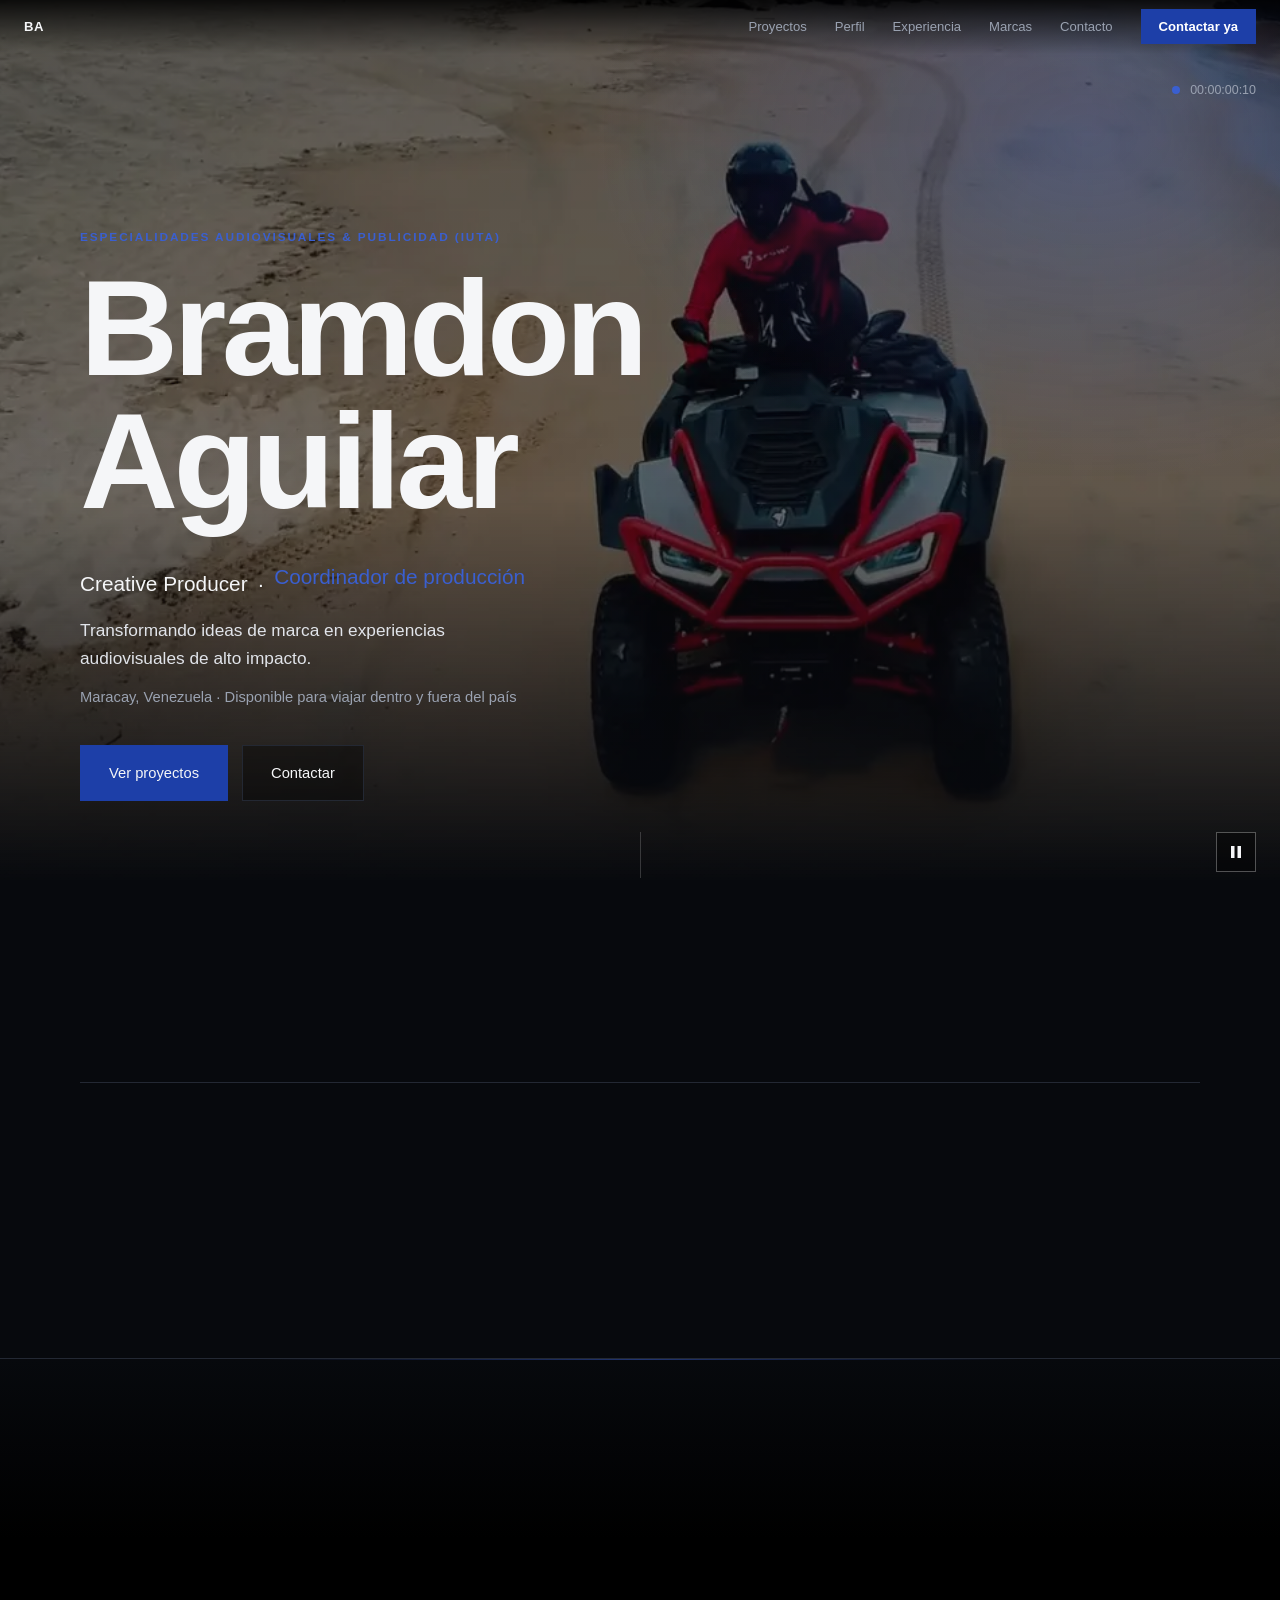
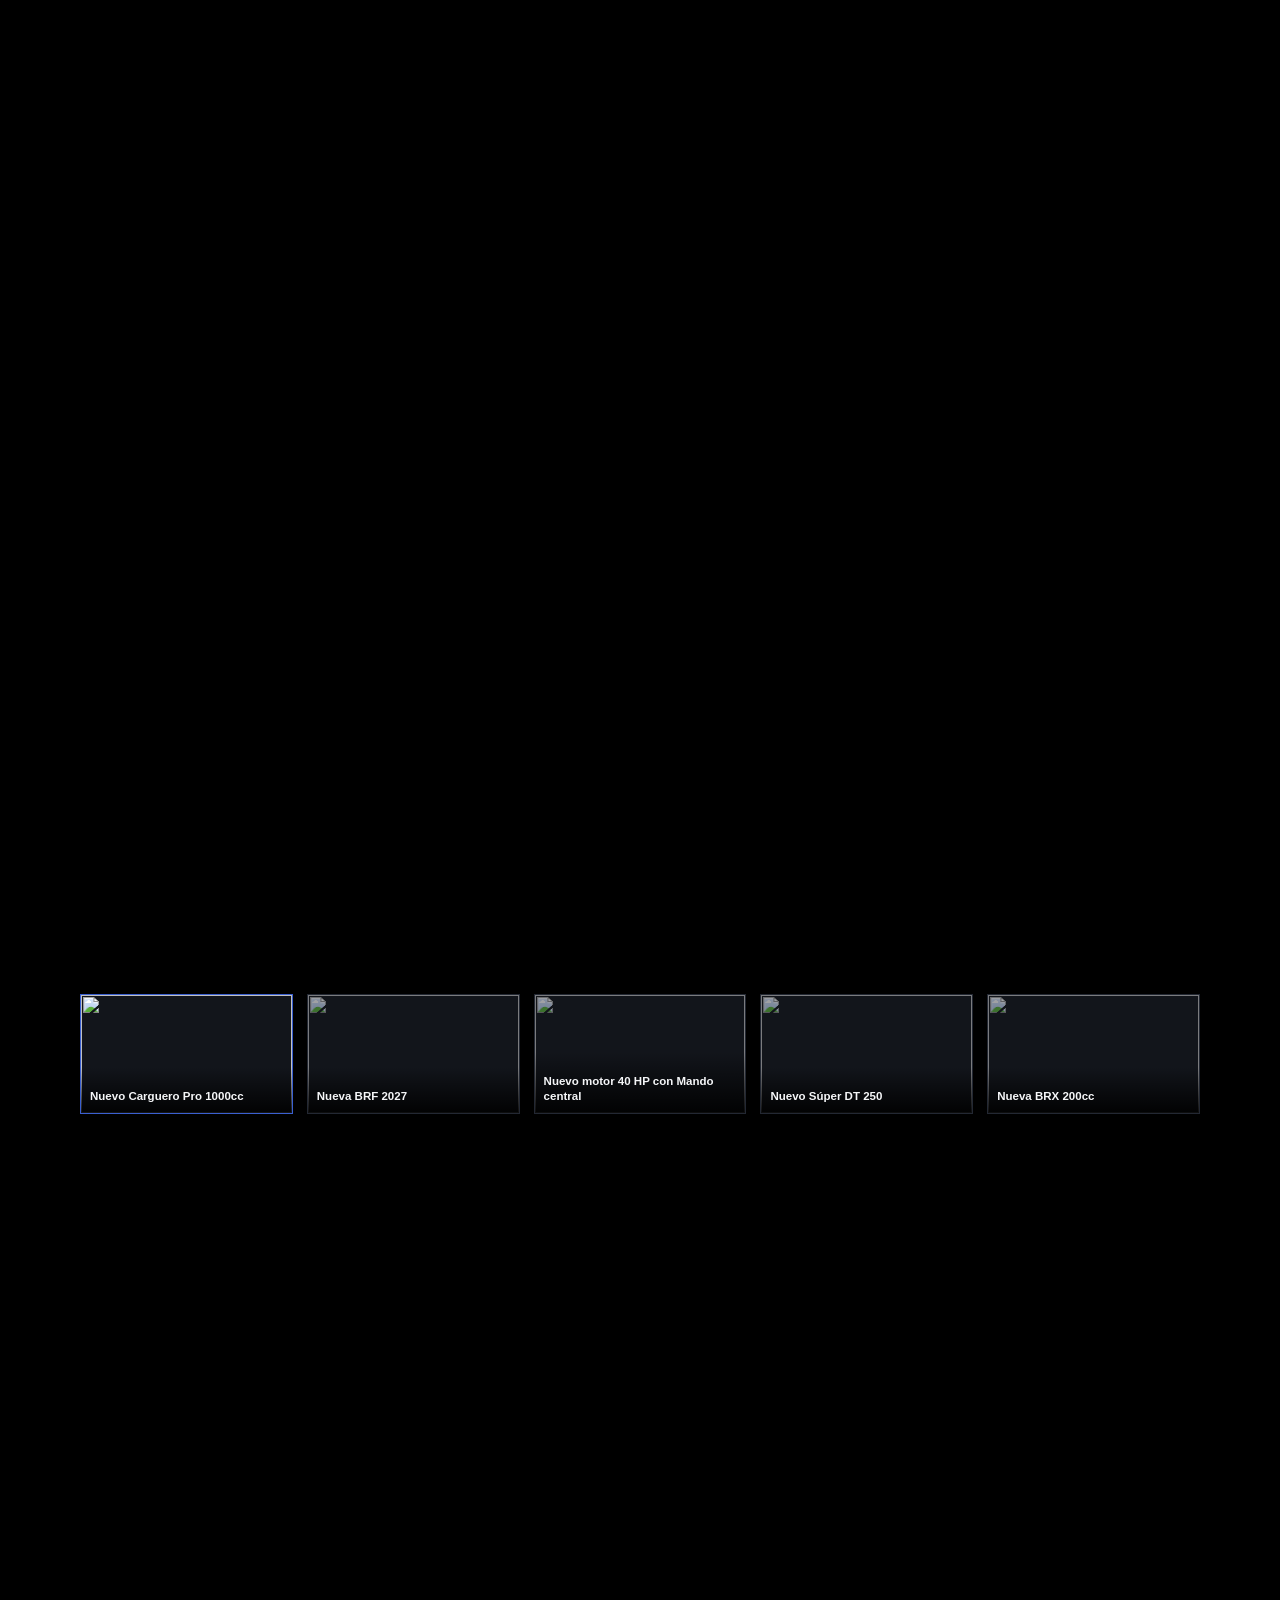
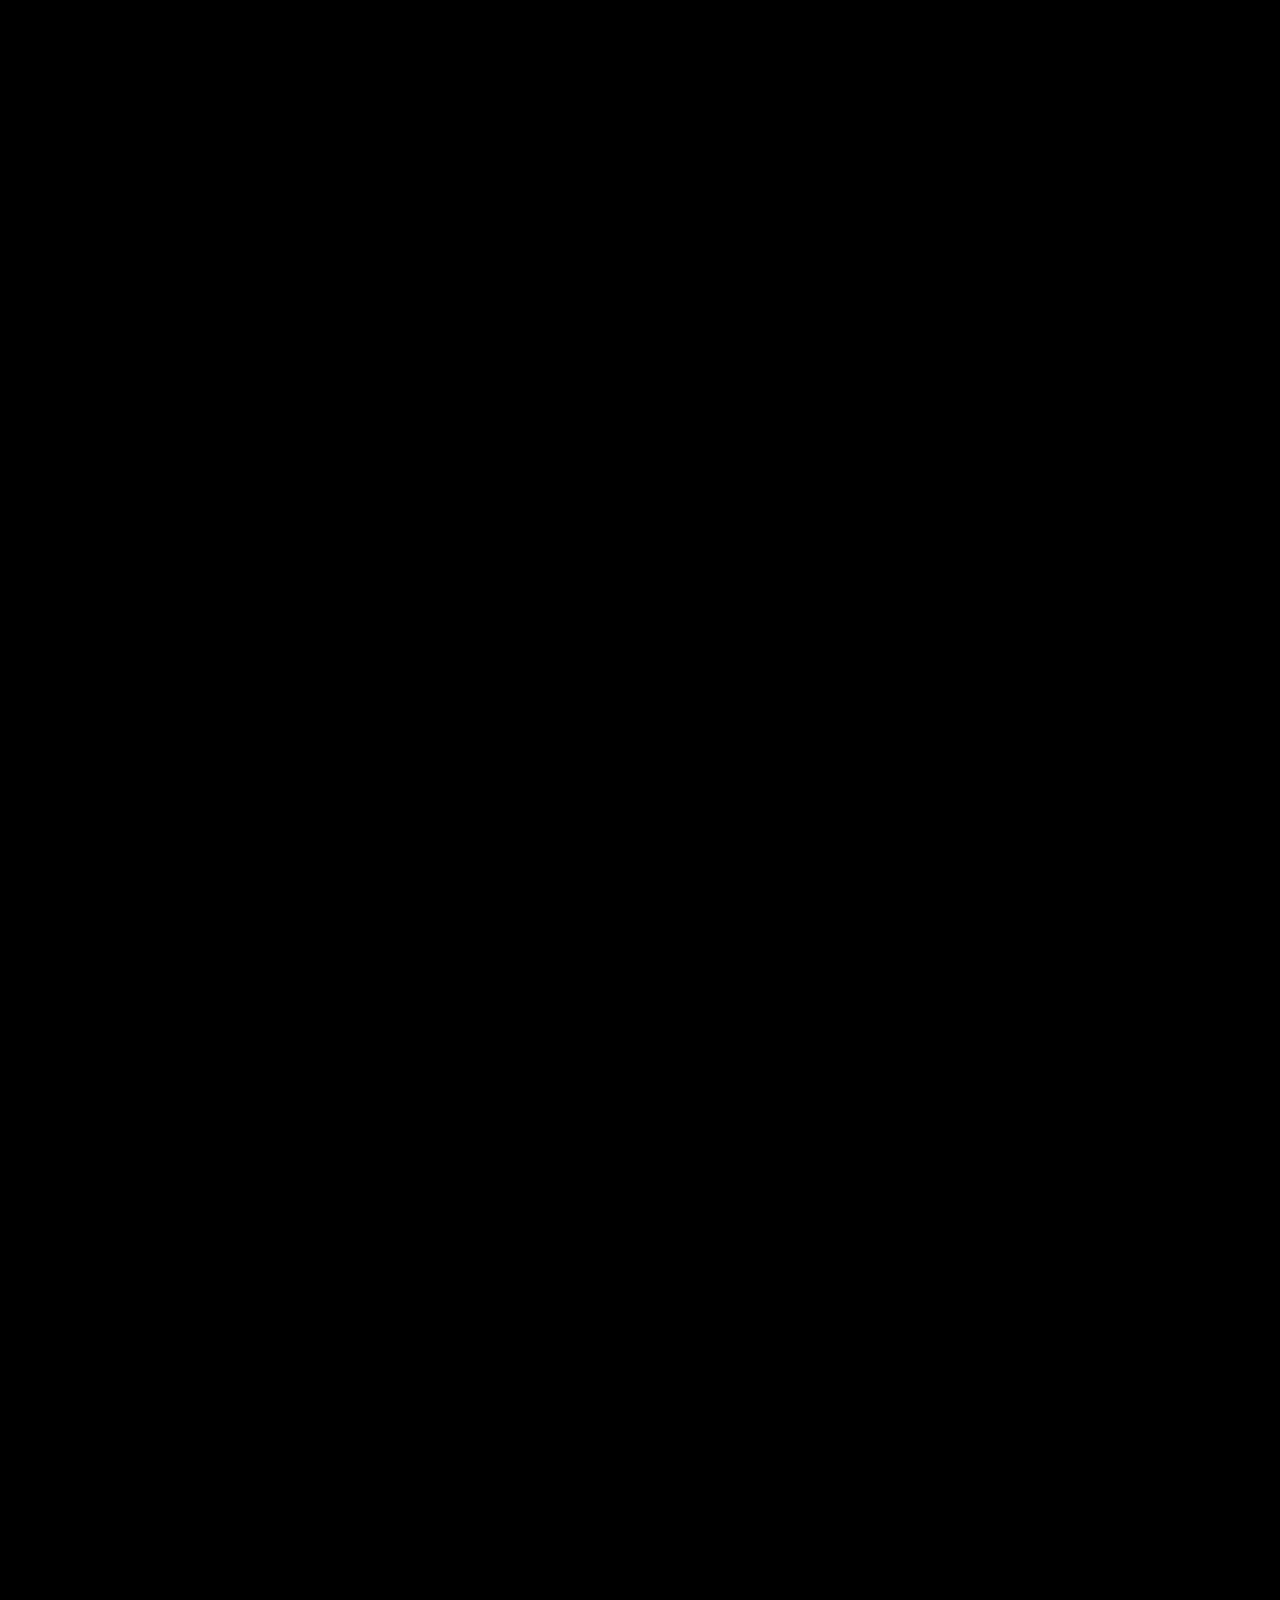
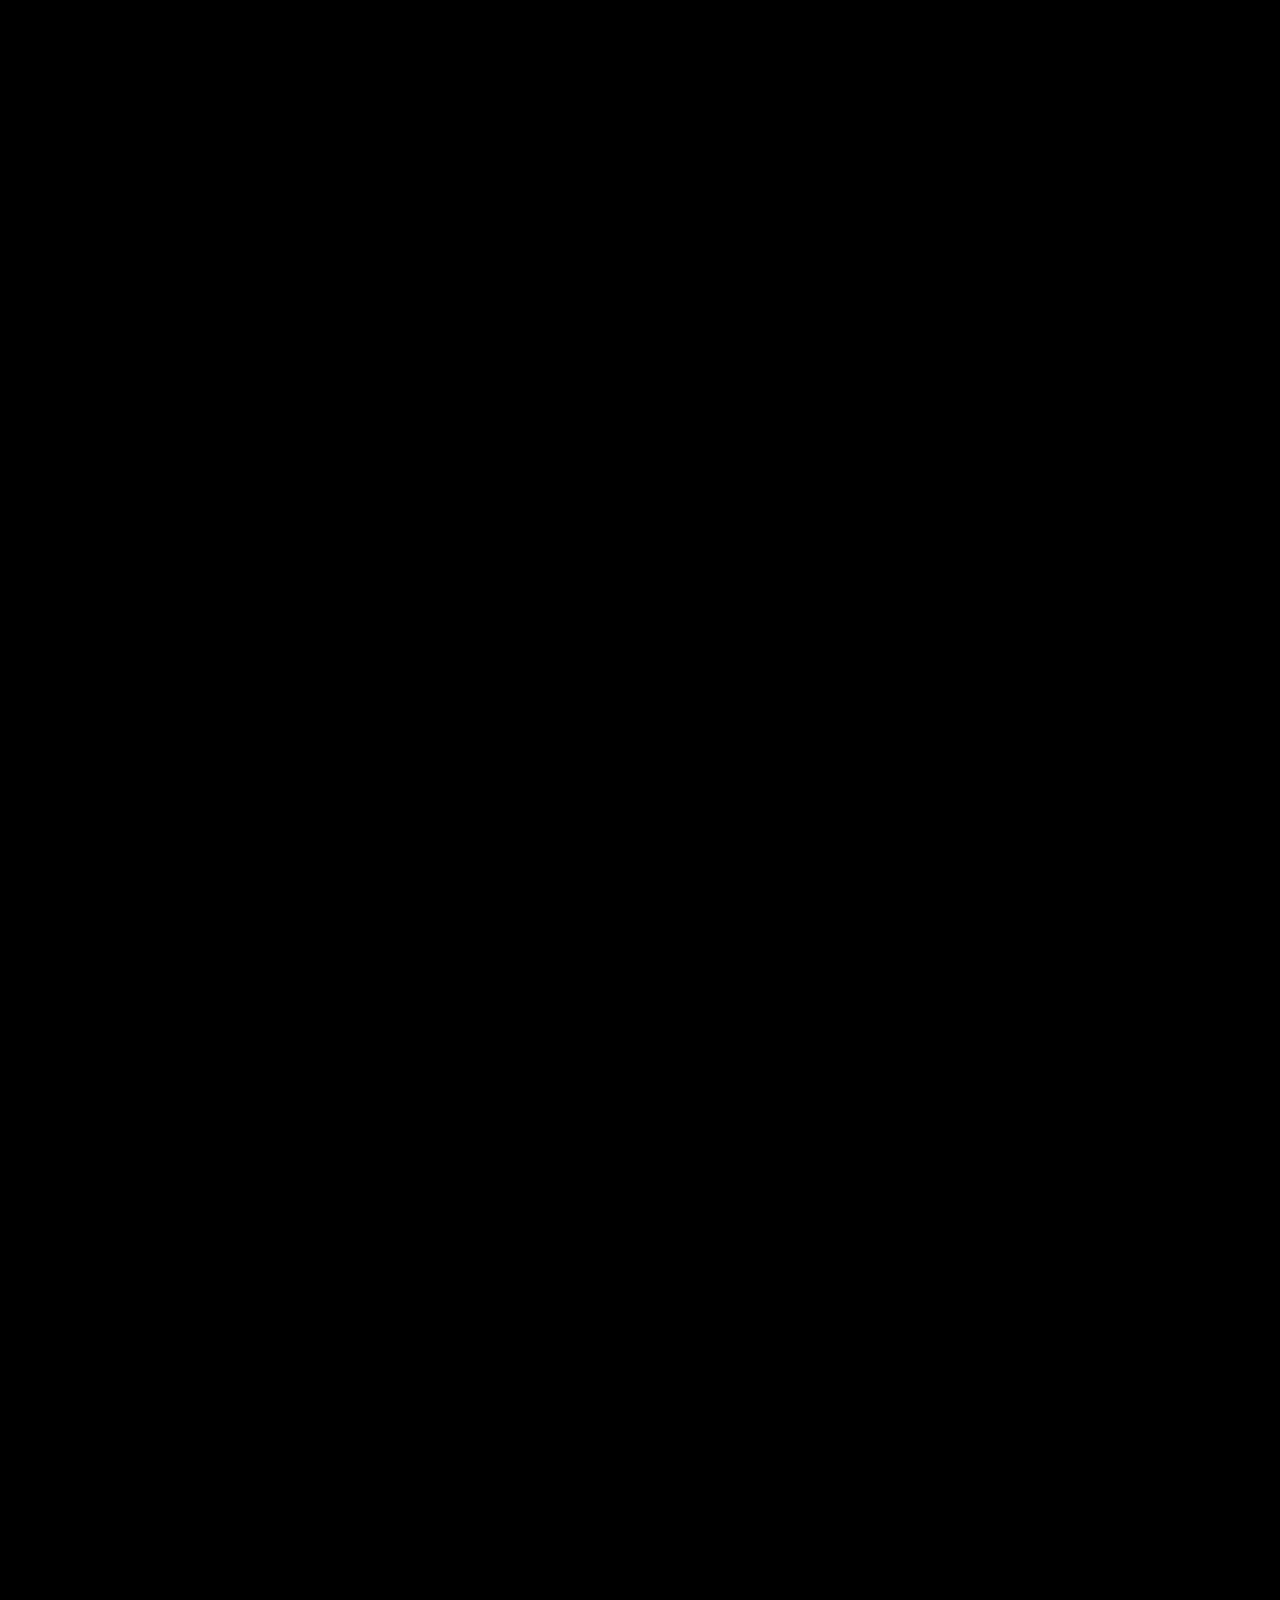
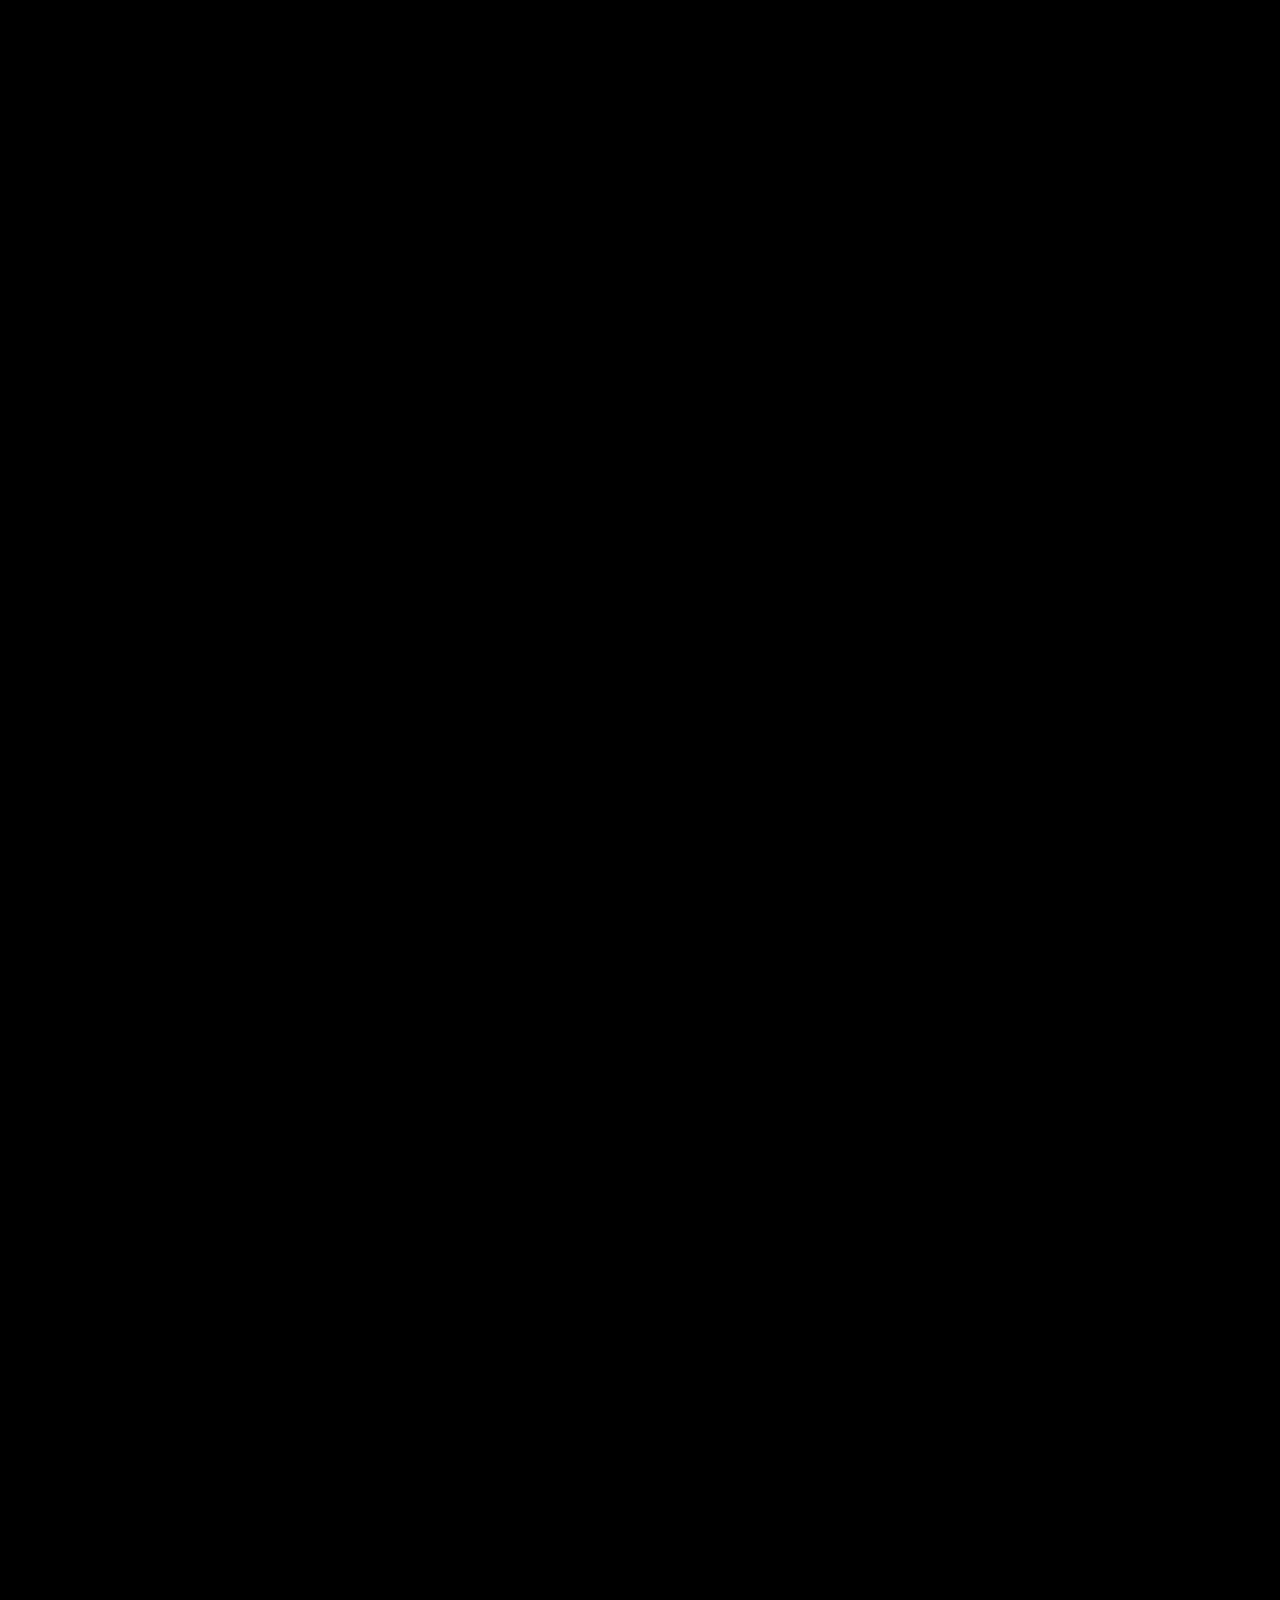
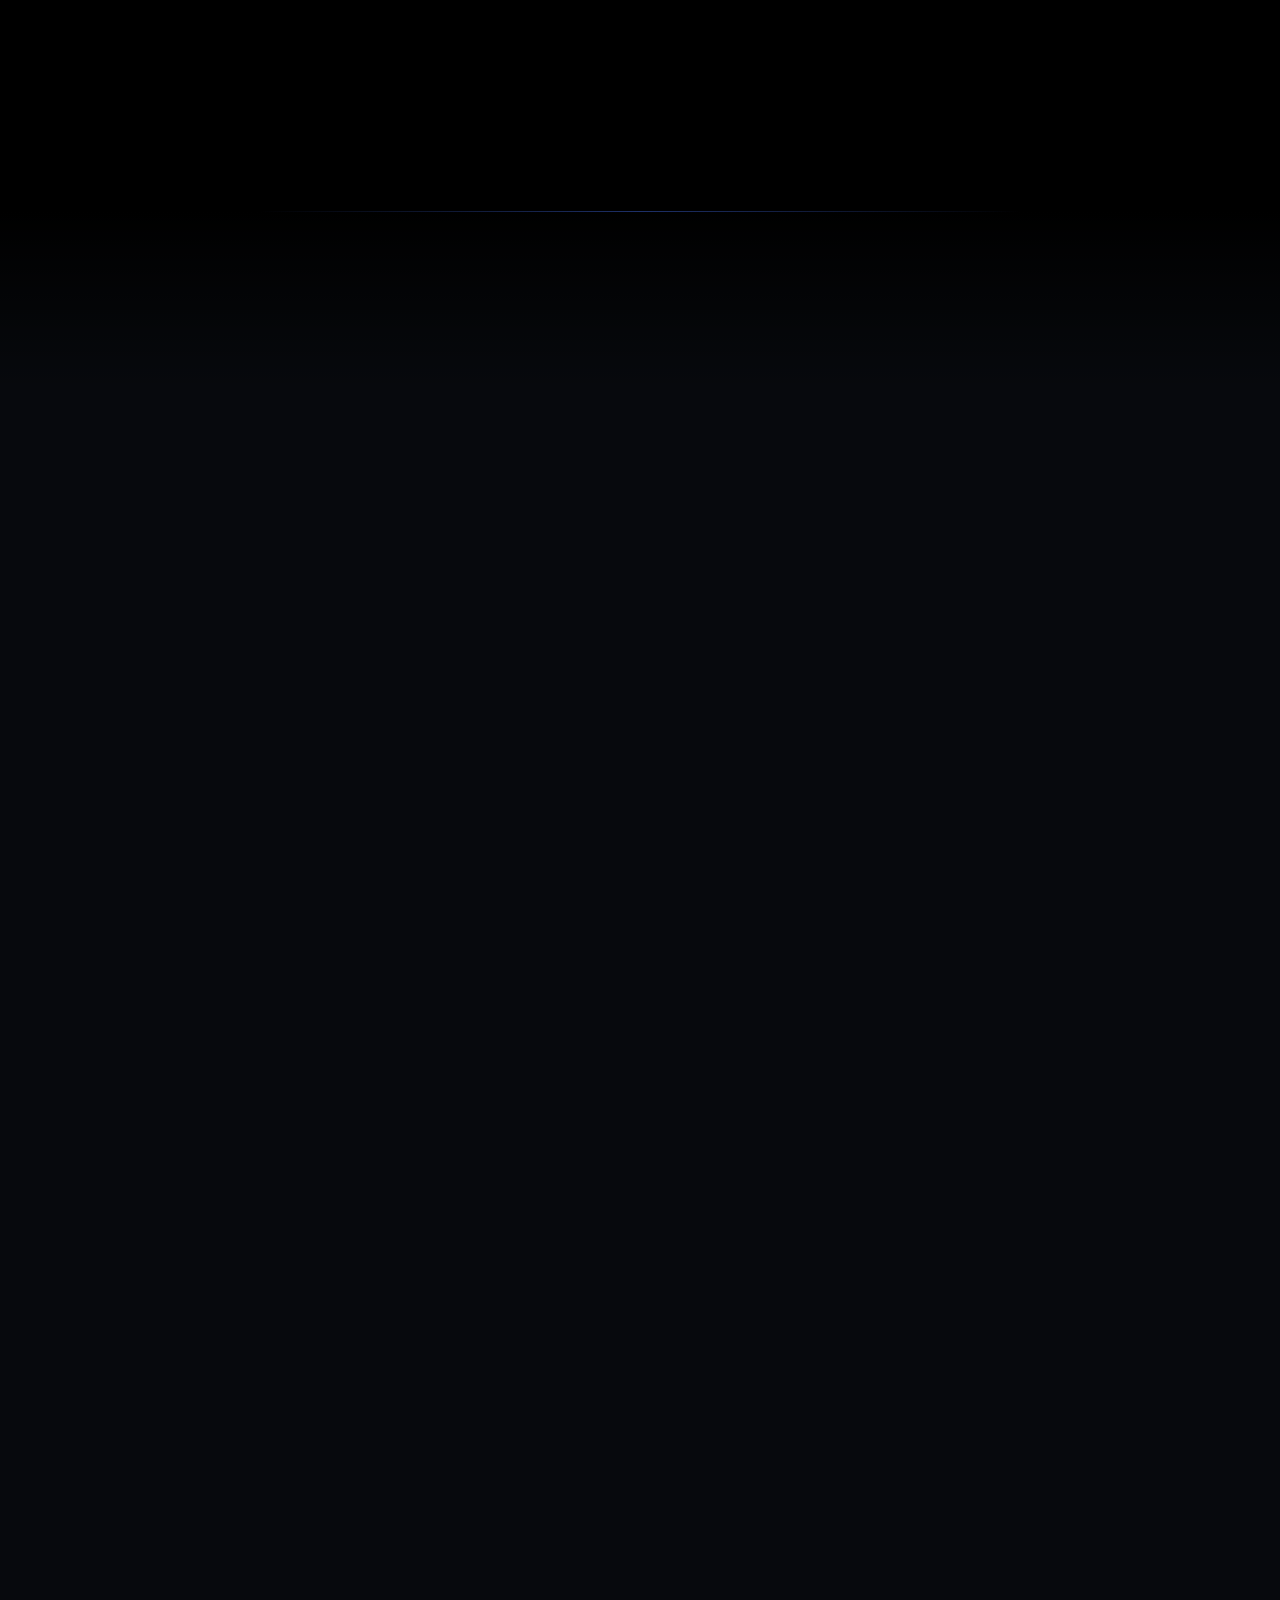
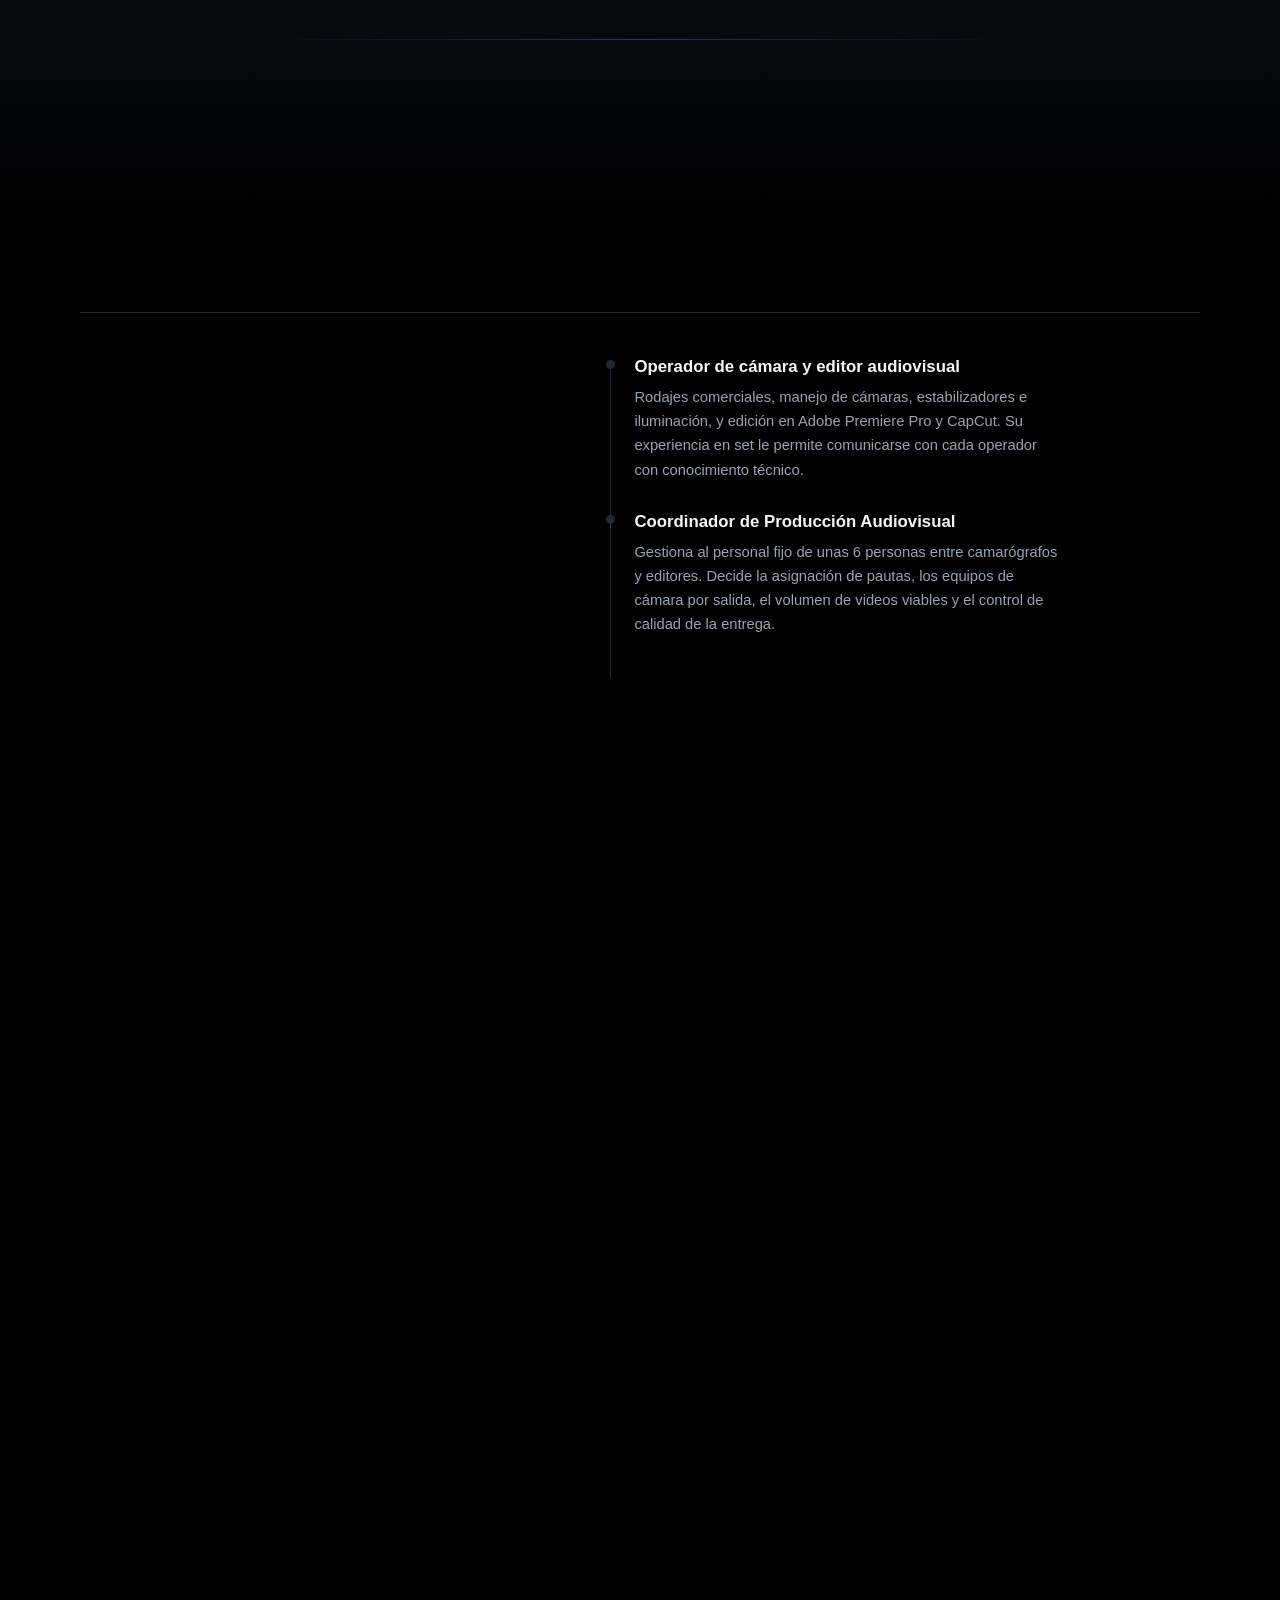
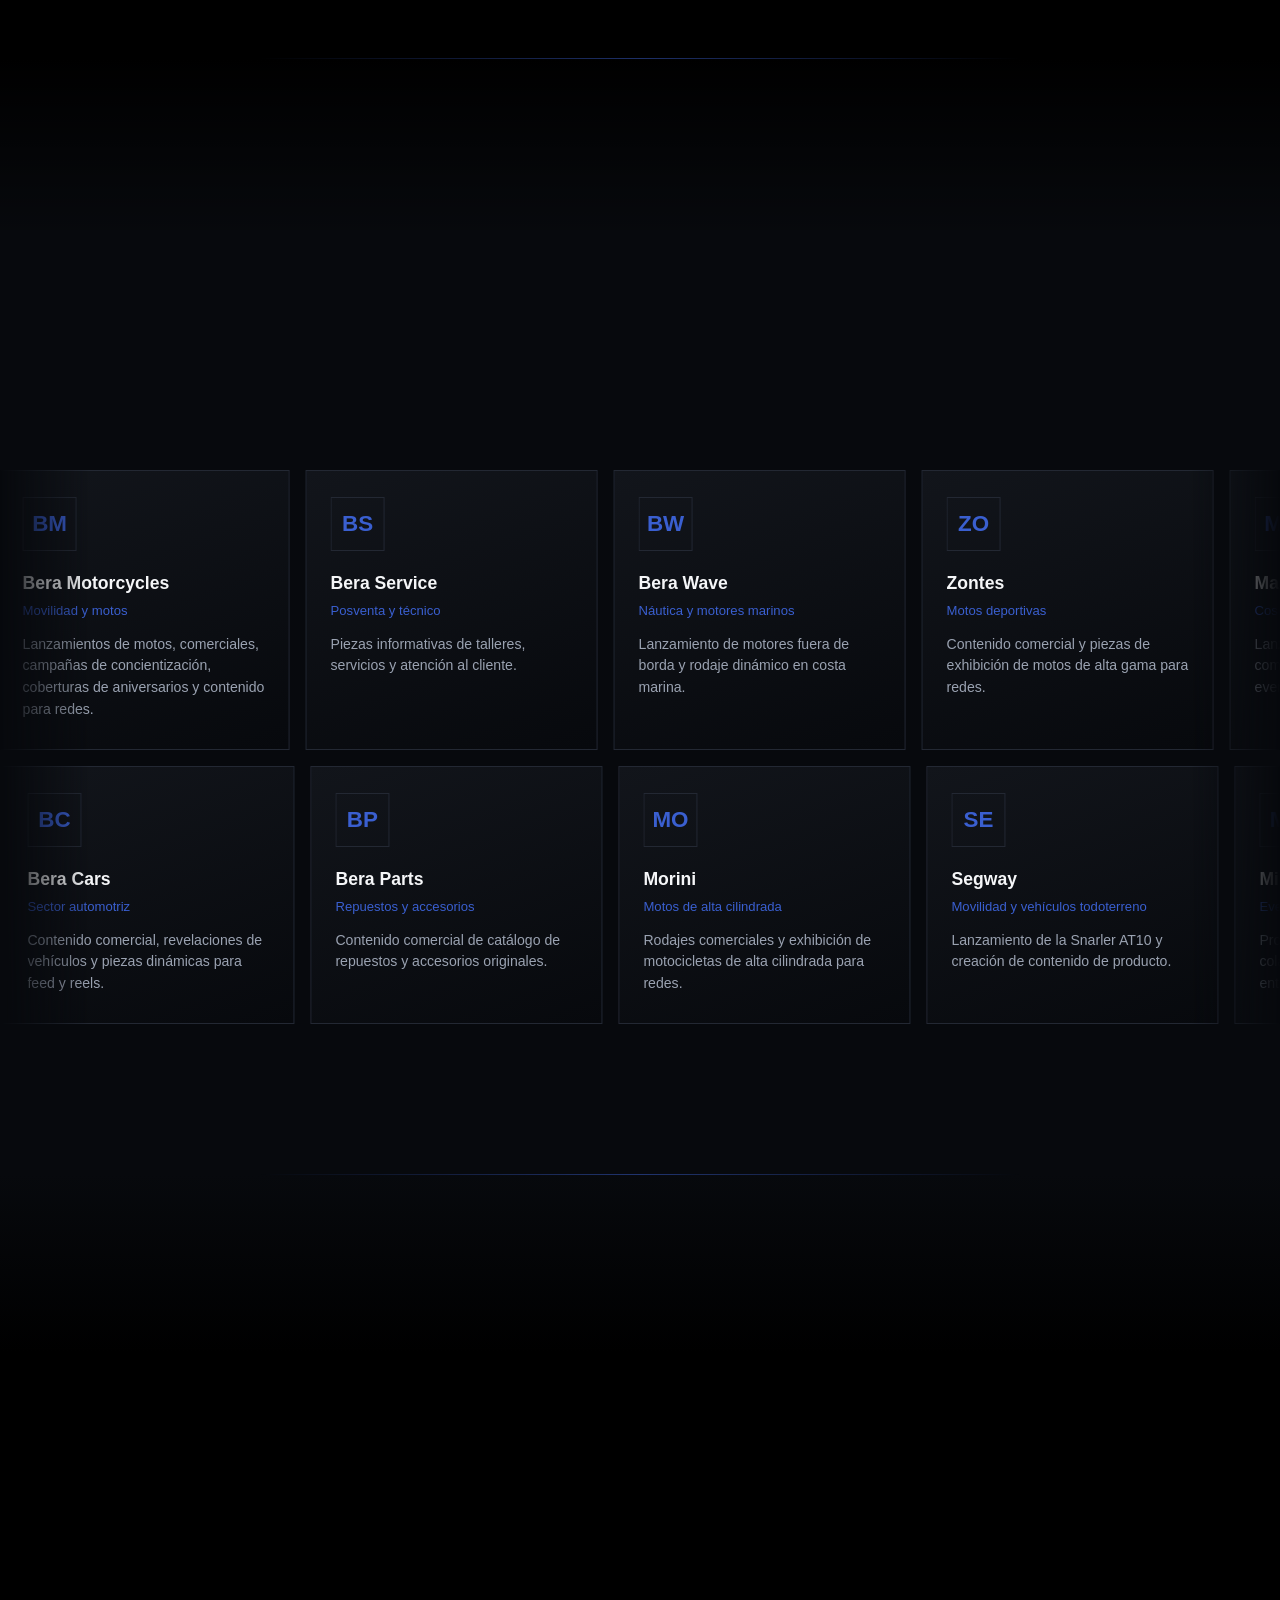
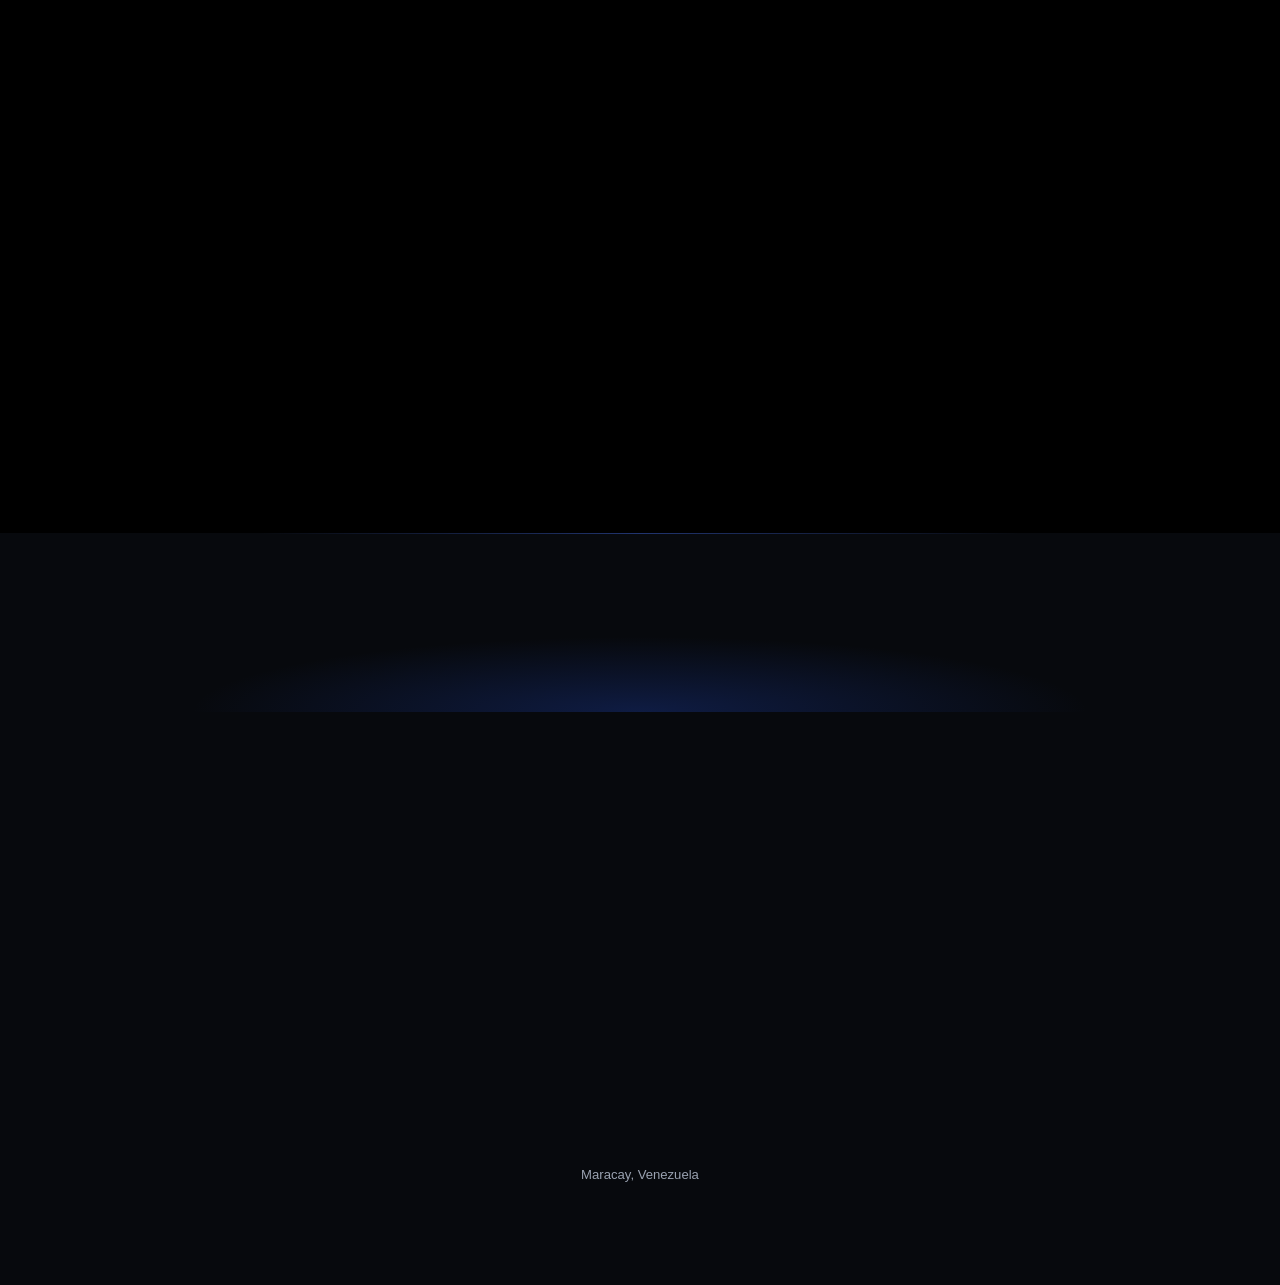
==== commit 8b2547ca: "Agregar proyectos Verabell x Mundial, Maxglow x Mundial y Wapa x Rosangela Belisario Co-Authored-By:" ====
--- a/index.html
+++ b/index.html
@@ -404,6 +404,36 @@
           <span class="open">Ver galería</span>
         </span>
       </button>
+      <button class="card" type="button" data-project="verabell" data-cats="campanas" data-preview="assets/video/verabell-01.mp4" data-reveal="clip" aria-haspopup="dialog">
+        <span class="shot"><img src="assets/img/v-verabell-01.webp" alt="" loading="lazy" decoding="async" style="object-position:50% 35%"><span class="count">2 videos</span></span>
+        <span class="info">
+          <span class="role">Productor Audiovisual</span>
+          <h3>Verabell x Mundial 2026</h3>
+          <span class="brandline">Verabell</span>
+          <span class="txt">Pieza de temporada que conectó la marca con el momento futbolero del año: color, energía de tribuna y producto en el centro de la celebración.</span>
+          <span class="open">Ver galería</span>
+        </span>
+      </button>
+      <button class="card" type="button" data-project="maxglowmundial" data-cats="campanas" data-preview="assets/video/maxglow-mundial-01.mp4" data-reveal="clip" aria-haspopup="dialog">
+        <span class="shot"><img src="assets/img/v-maxglow-mundial-01.webp" alt="" loading="lazy" decoding="async" style="object-position:50% 50%"><span class="count">1 video</span></span>
+        <span class="info">
+          <span class="role">Coordinador Audiovisual</span>
+          <h3>Maxglow x Mundial 2026</h3>
+          <span class="brandline">Maxglow</span>
+          <span class="txt">Contenido para redes que llevó la marca a la fiebre del Mundial, contada desde el estilo de Maxglow.</span>
+          <span class="open">Ver galería</span>
+        </span>
+      </button>
+      <button class="card" type="button" data-project="wapa" data-cats="lanzamientos" data-preview="assets/video/wapa-01.mp4" data-reveal="clip" aria-haspopup="dialog">
+        <span class="shot"><img src="assets/img/v-wapa-01.webp" alt="" loading="lazy" decoding="async" style="object-position:50% 40%"><span class="count">1 video</span></span>
+        <span class="info">
+          <span class="role">Productor Audiovisual</span>
+          <h3>Wapa x Rosangela Belisario</h3>
+          <span class="brandline">Wapa</span>
+          <span class="txt">La voz del llano detrás de una arepa con nombre propio: presentación de su arepa en El As de la Arepa.</span>
+          <span class="open">Ver galería</span>
+        </span>
+      </button>
     </div>
   </div>
 </section>
@@ -619,6 +649,12 @@
         <h3>Verabell</h3>
         <p class="sector">Belleza y estética</p>
         <p class="desc">Contenido audiovisual de productos de belleza y piezas de valor para redes.</p>
+      </li>
+      <li class="brand" data-logo="wapa" data-cat="alimentos" data-reveal>
+        <div class="logo" aria-hidden="true"><span class="mono">WA</span></div>
+        <h3>Wapa</h3>
+        <p class="sector">Alimentos</p>
+        <p class="desc">Producción audiovisual con figura pública para presentar producto en competencia gastronómica.</p>
       </li>
     </ul>
   </div>
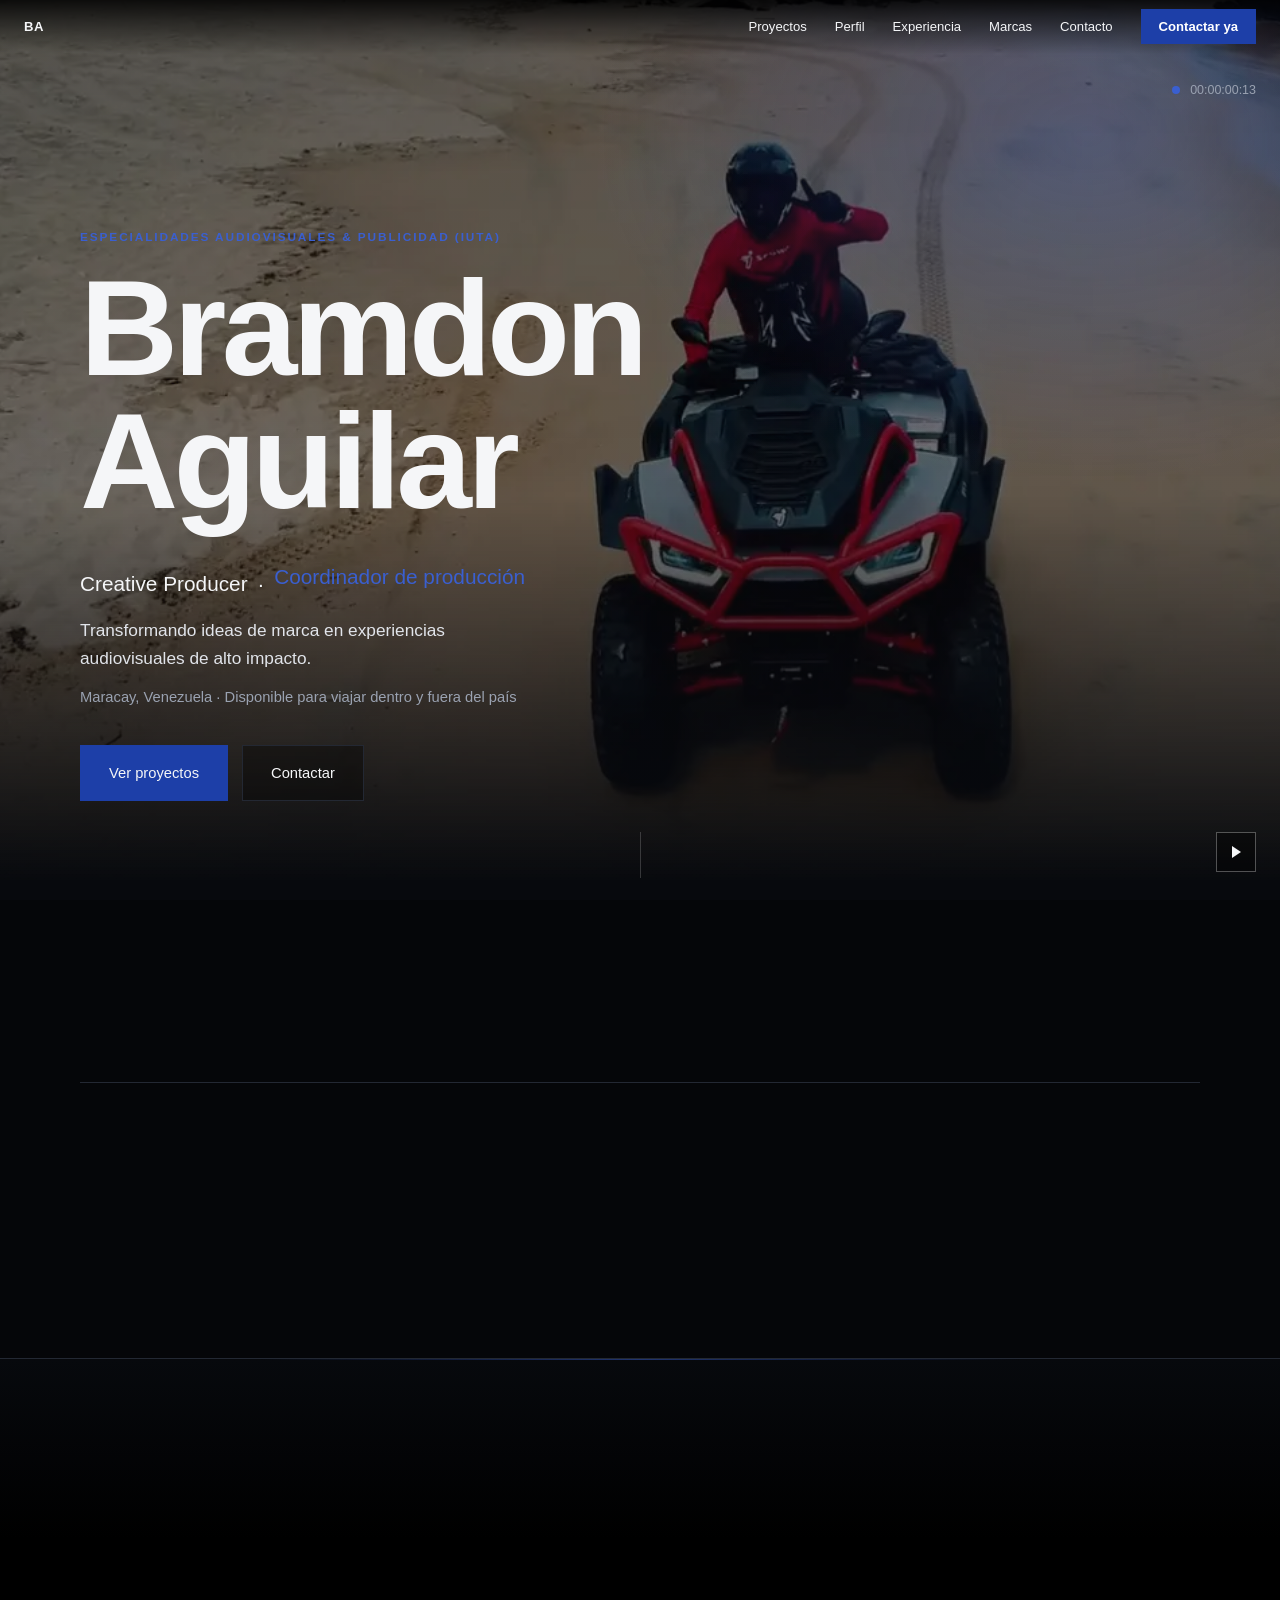
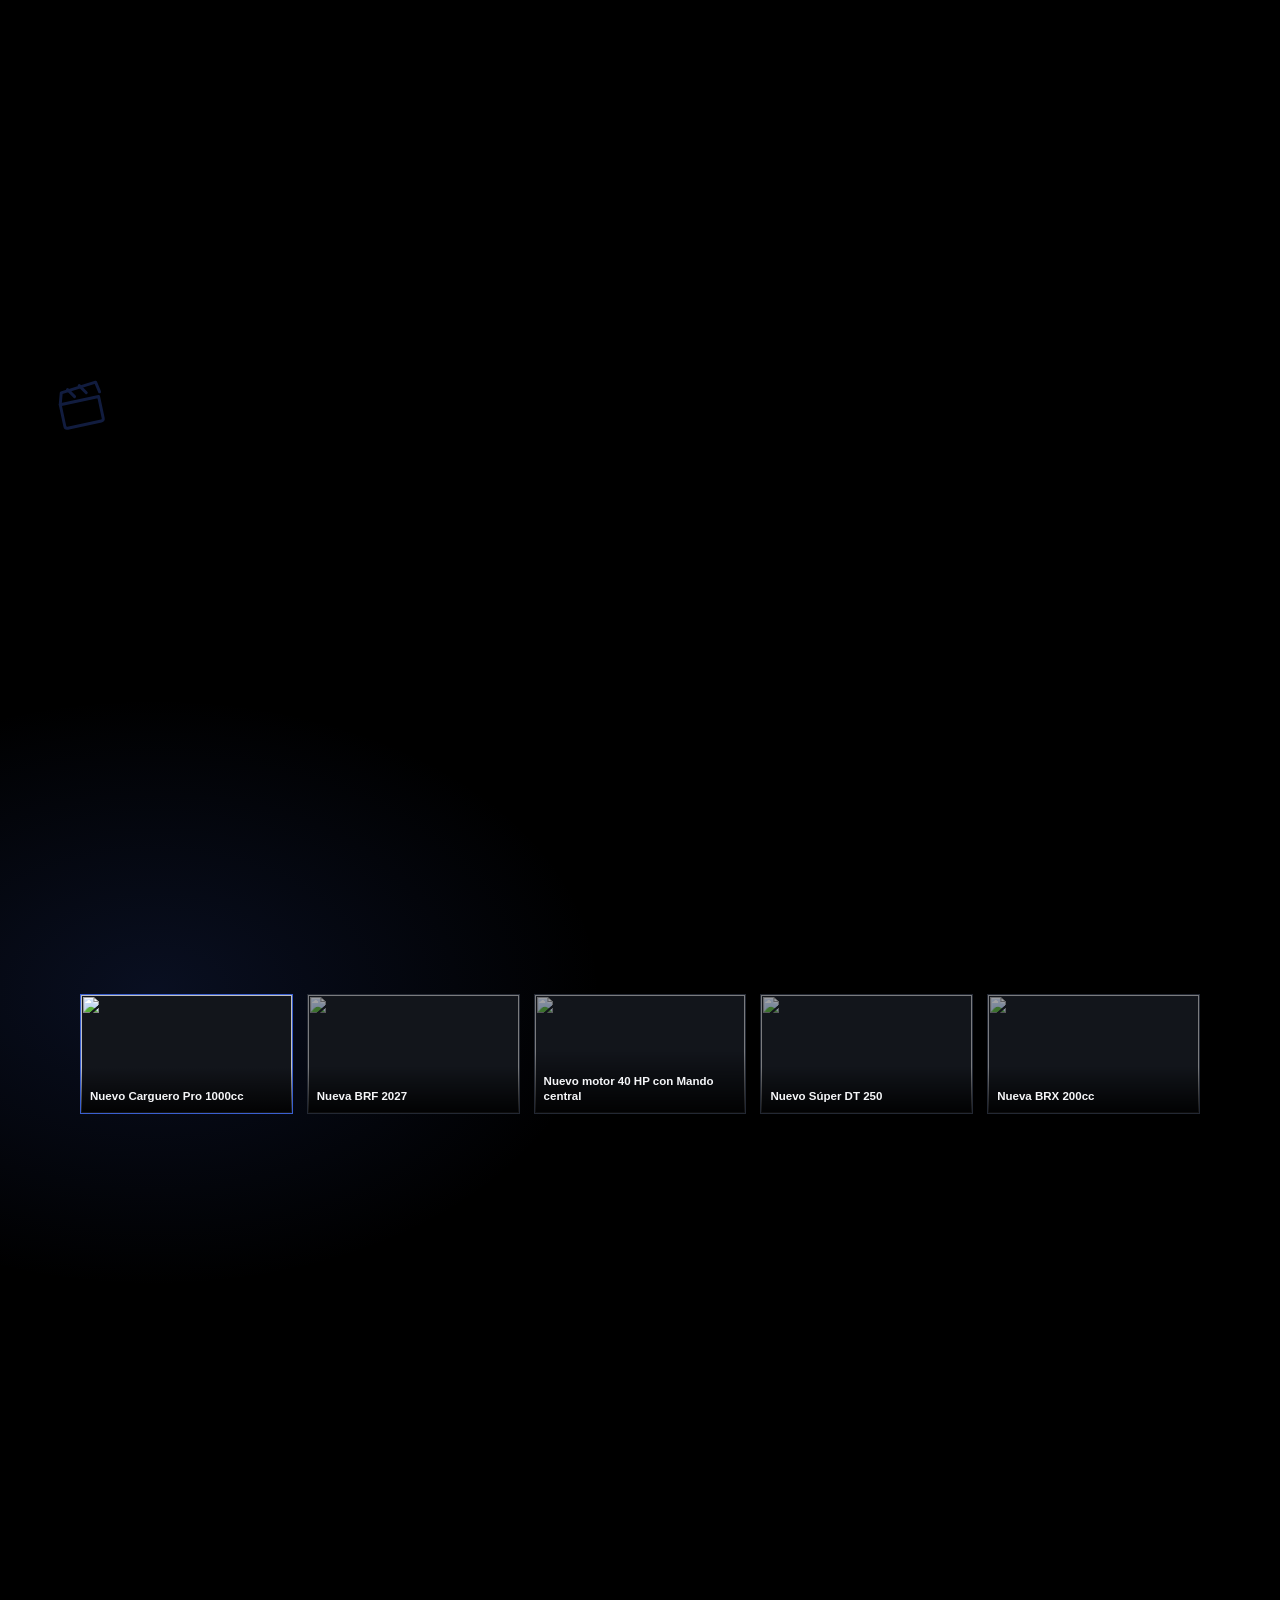
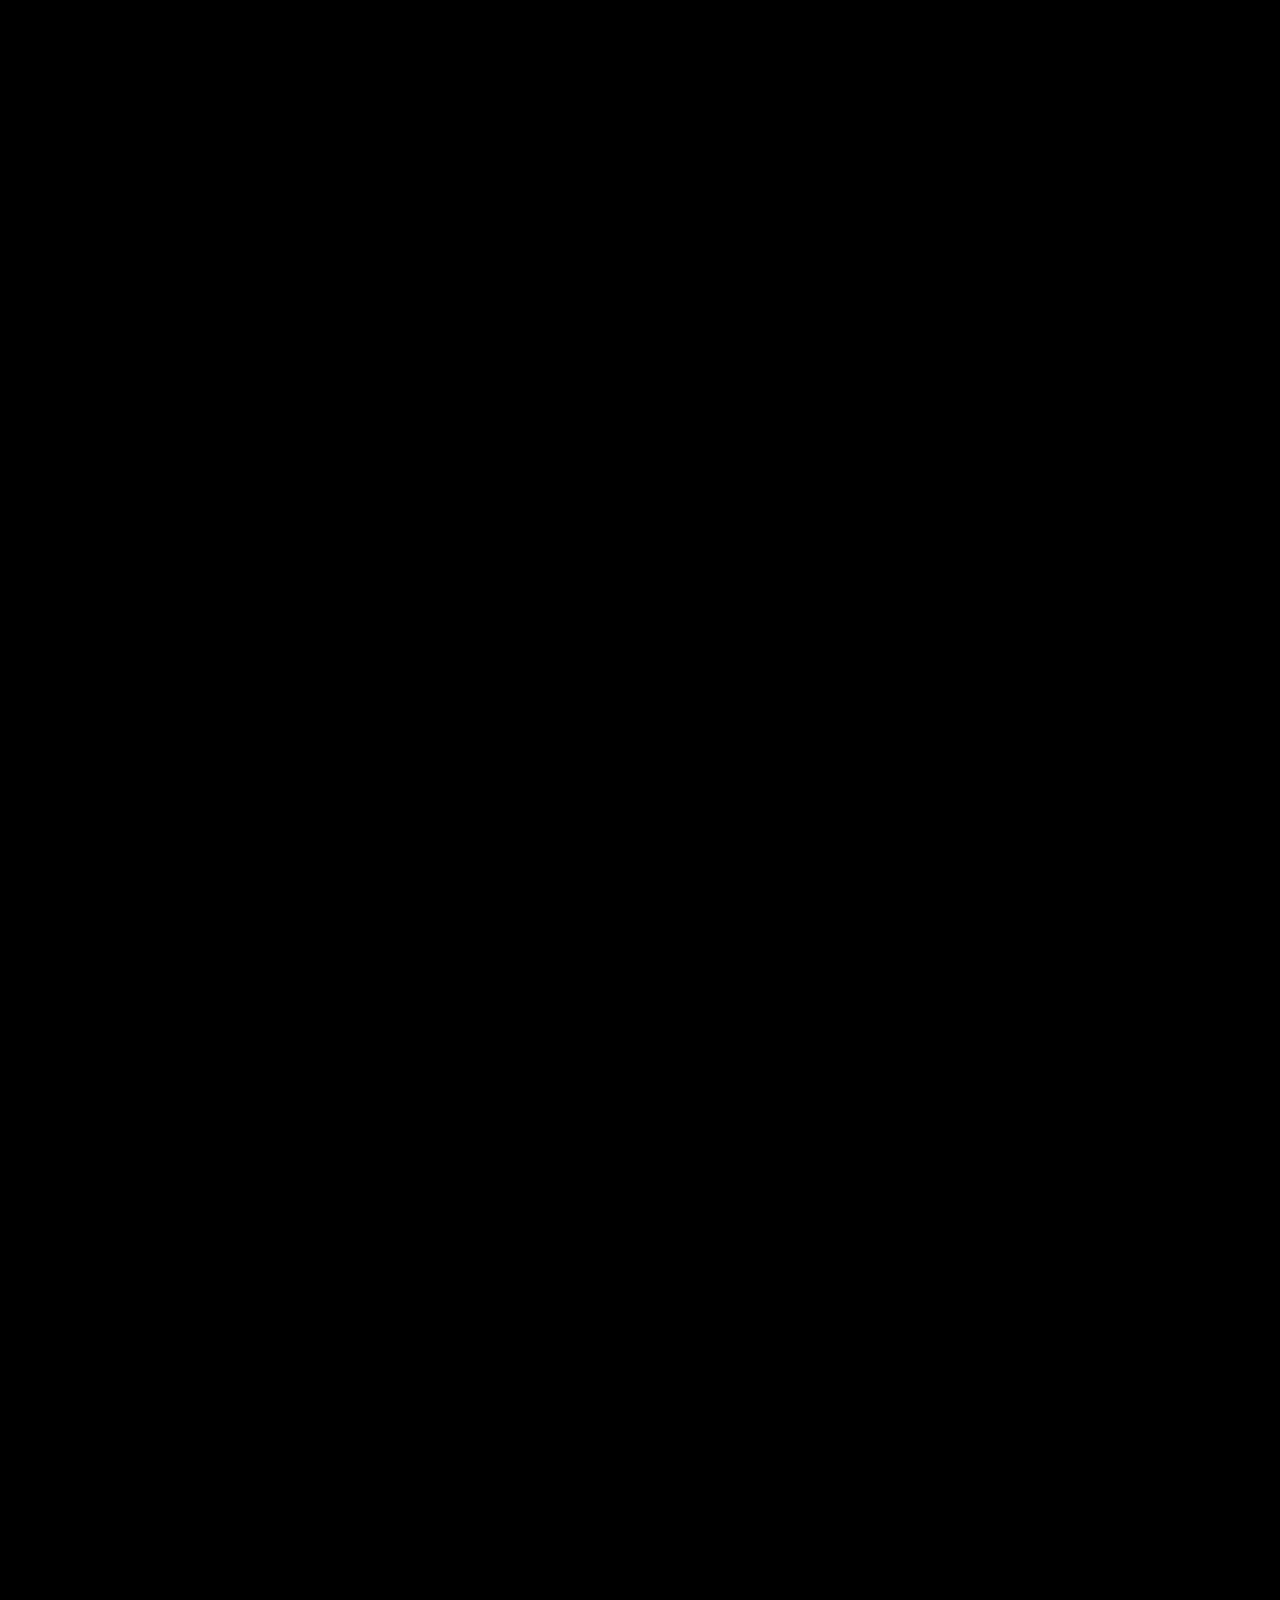
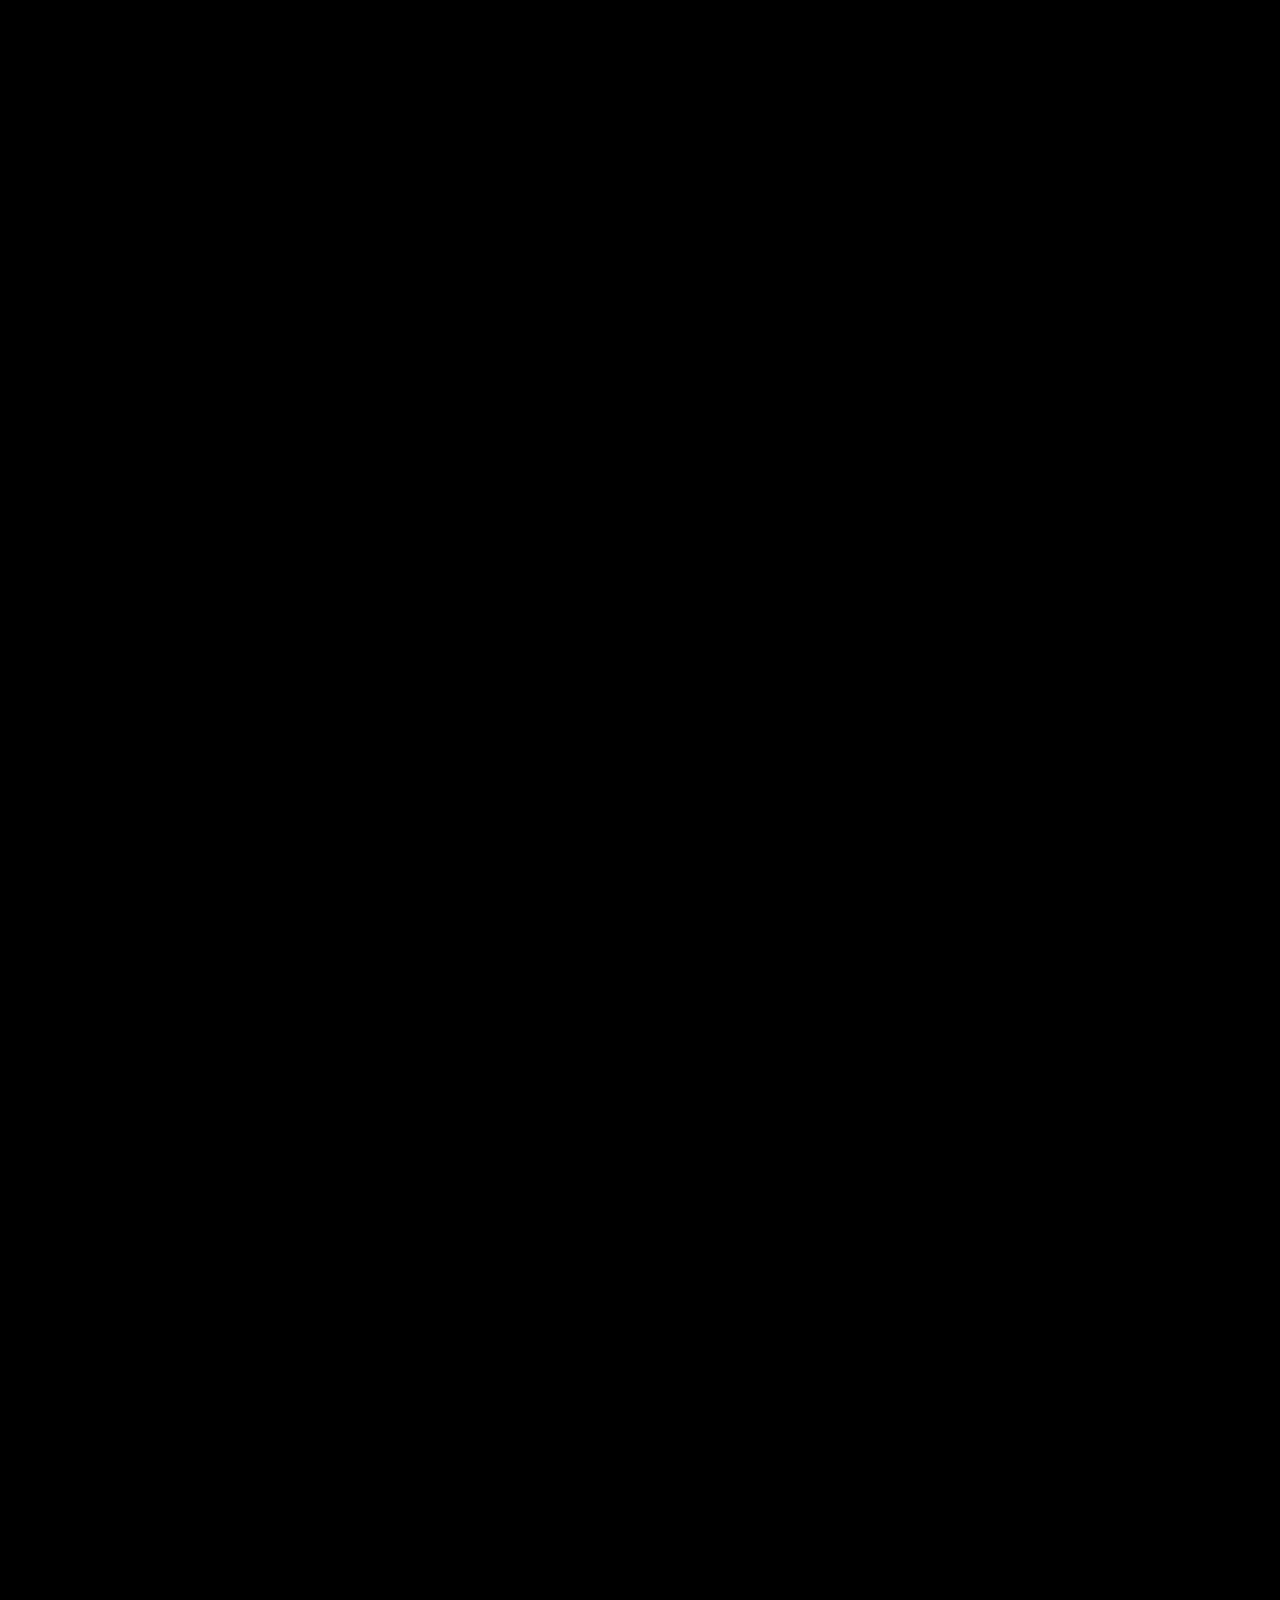
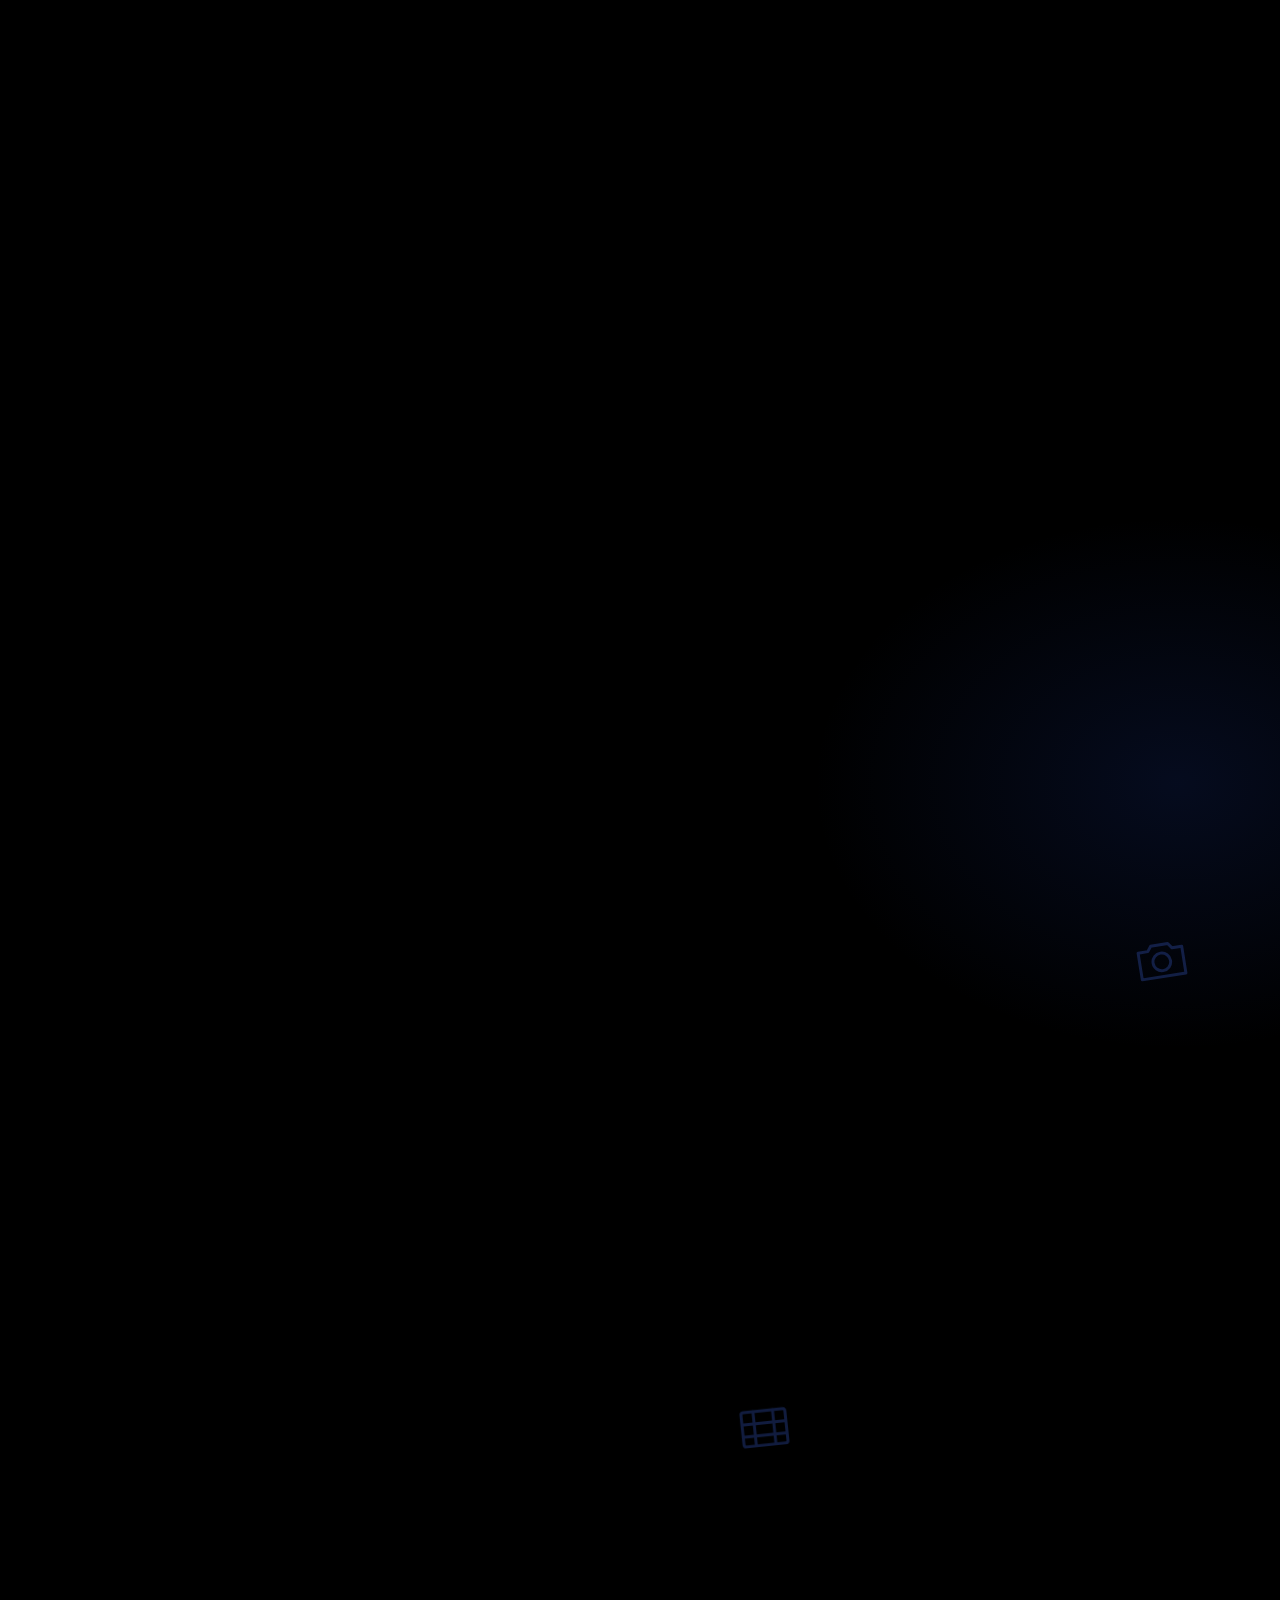
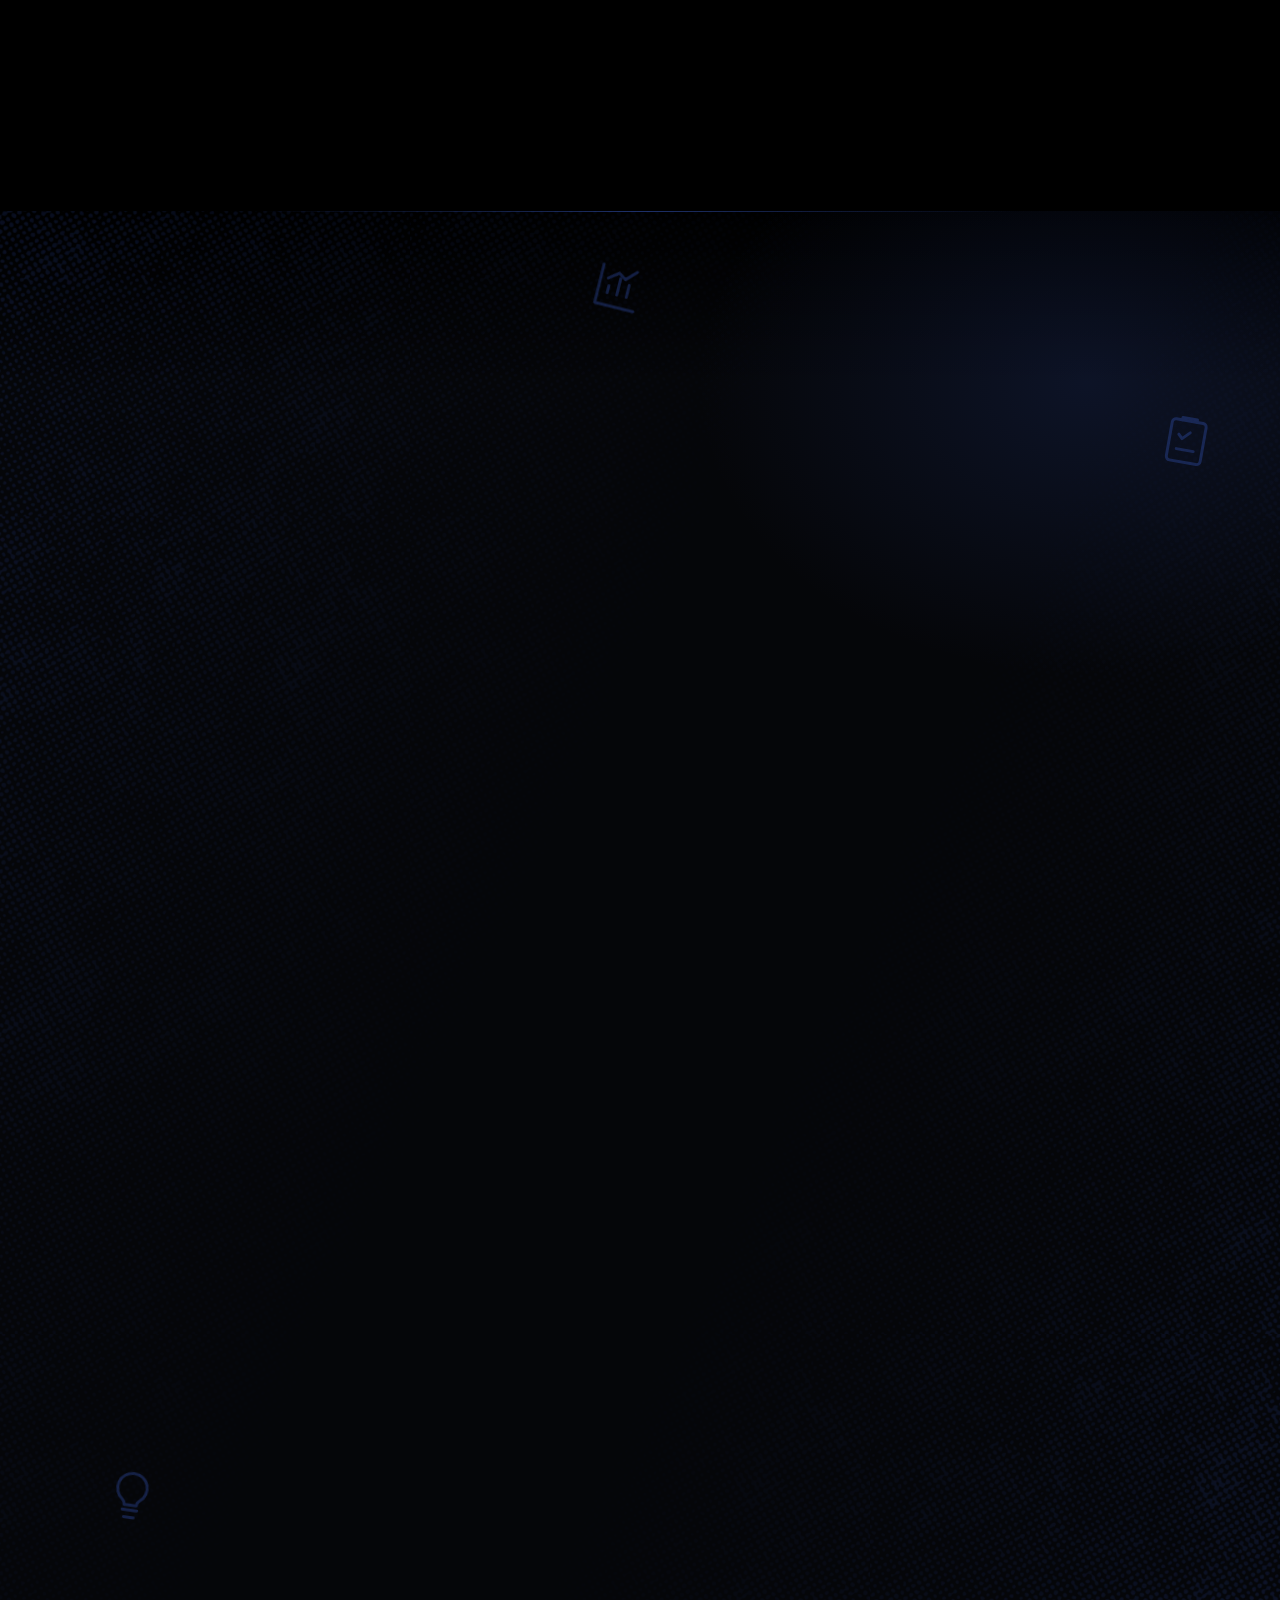
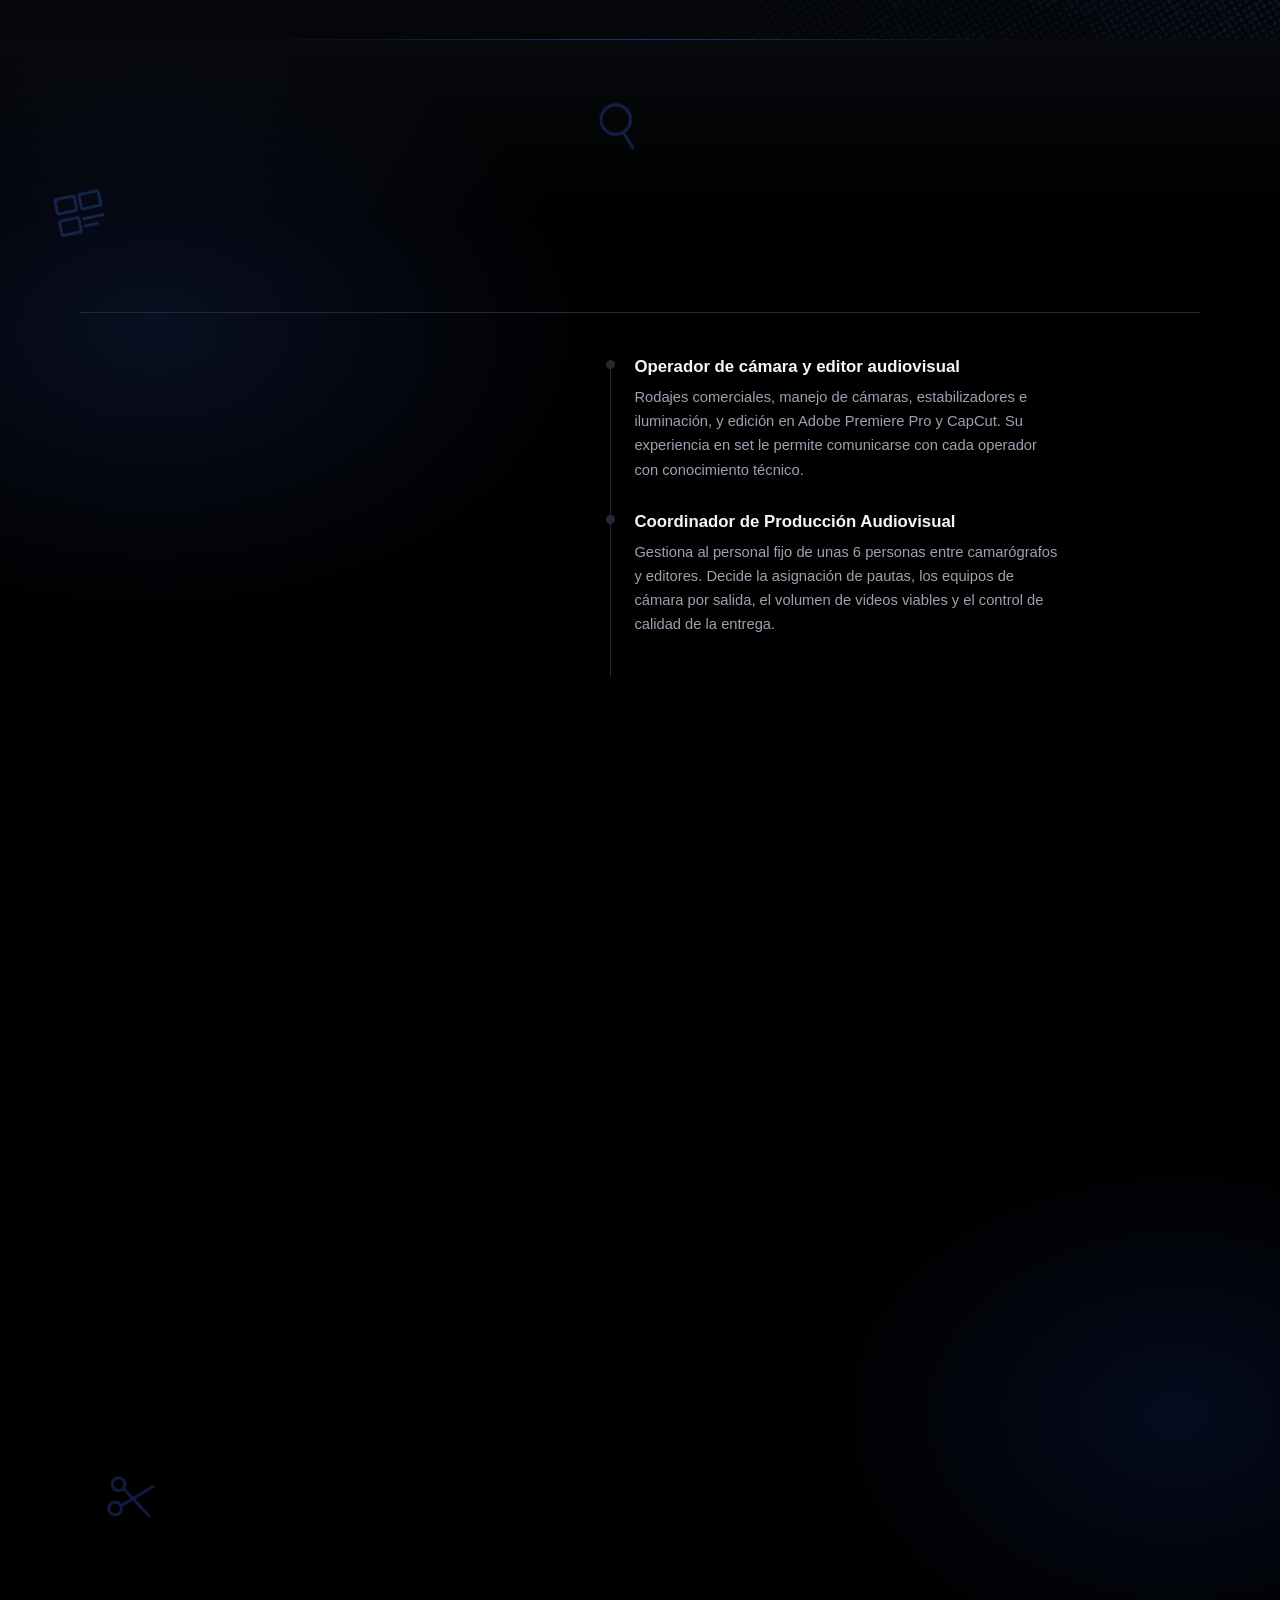
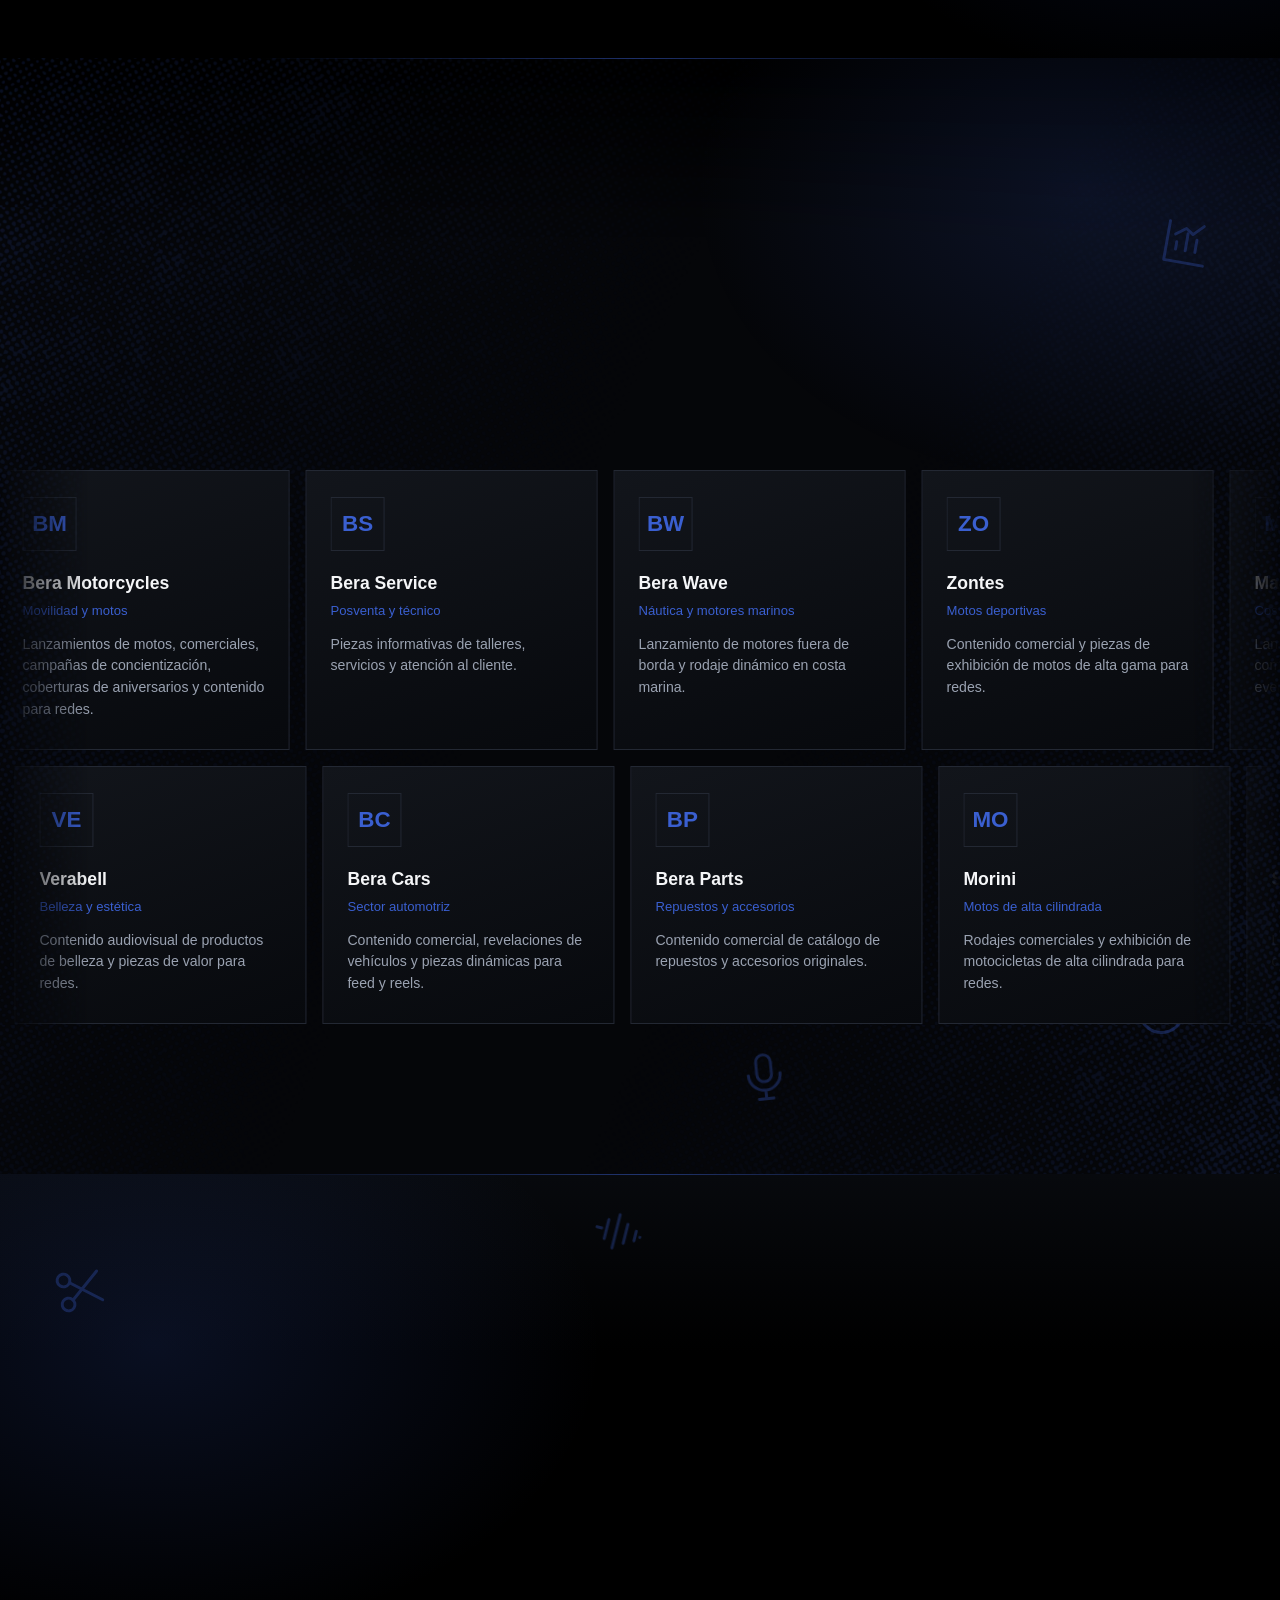
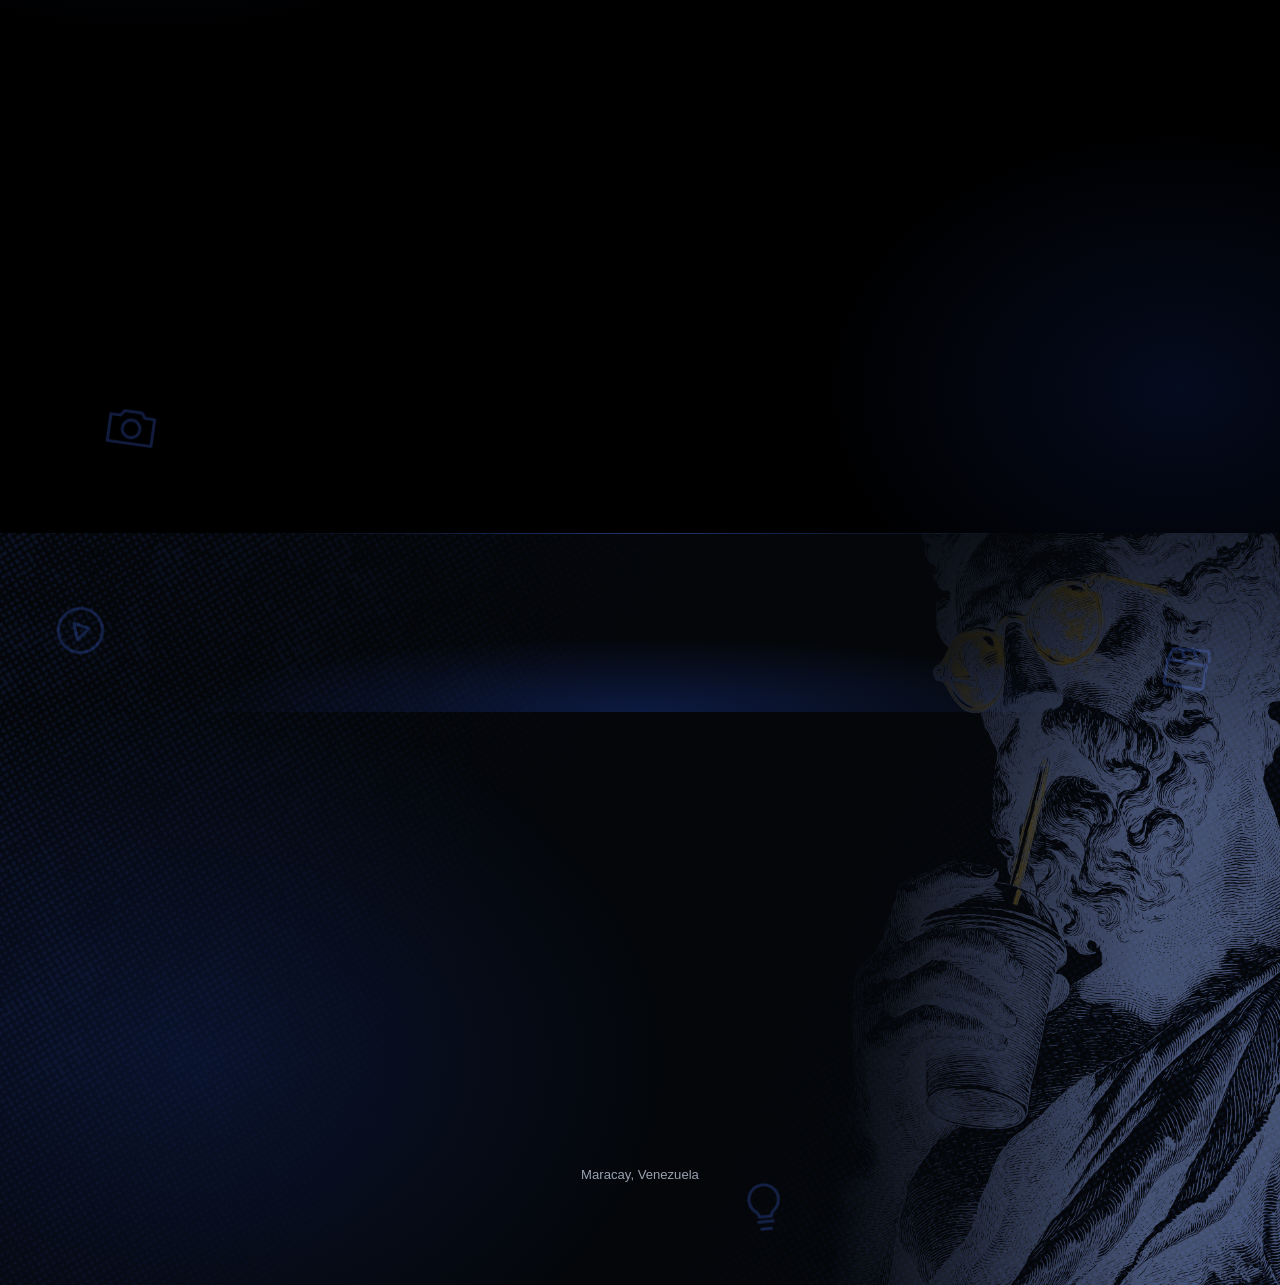
==== commit 990dec3e: "Fondo con textura azul, trama halftone, estatua en contacto e iconos decorativos Co-Authored-By: Cla" ====
--- a/index.html
+++ b/index.html
@@ -181,6 +181,21 @@
 <noscript><link rel="stylesheet" href="assets/css/nojs.css"></noscript>
 </head>
 <body>
+<svg width="0" height="0" style="position:absolute" aria-hidden="true" focusable="false"><defs>
+<symbol id="i-clap" viewBox="0 0 24 24"><path d="M4 10h16v9a1 1 0 0 1-1 1H5a1 1 0 0 1-1-1z"/><path d="M4 10l1.4-4.6 14.6-1.4.8 4.2M8.2 4.6l2.2 3.4M13.2 4l2.2 3.4"/></symbol>
+<symbol id="i-cam" viewBox="0 0 24 24"><path d="M3 8h4l1.5-2h7L17 8h4v11H3z"/><circle cx="12" cy="13" r="3.6"/></symbol>
+<symbol id="i-film" viewBox="0 0 24 24"><rect x="3" y="5" width="18" height="14" rx="1"/><path d="M3 10h18M8 5v14M16 5v14M3 15h18"/></symbol>
+<symbol id="i-play" viewBox="0 0 24 24"><circle cx="12" cy="12" r="9"/><path d="M10 8.6v6.8l5.6-3.4z"/></symbol>
+<symbol id="i-cut" viewBox="0 0 24 24"><circle cx="6" cy="7" r="2.6"/><circle cx="6" cy="17" r="2.6"/><path d="M8.2 8.4L20 18M8.2 15.6L20 6"/></symbol>
+<symbol id="i-chart" viewBox="0 0 24 24"><path d="M4 4v16h16"/><path d="M8 15v-3M12 15V8M16 15v-5"/><path d="M7 9l4-3 3 2 4-4"/></symbol>
+<symbol id="i-search" viewBox="0 0 24 24"><circle cx="10.5" cy="10.5" r="6"/><path d="M15 15l5 5"/></symbol>
+<symbol id="i-pm" viewBox="0 0 24 24"><rect x="5" y="4" width="14" height="17" rx="1.5"/><path d="M9 4V3h6v1M8.5 10l1.6 1.6L13 8.7M8.5 16h7"/></symbol>
+<symbol id="i-idea" viewBox="0 0 24 24"><path d="M9 18h6M10 21h4"/><path d="M12 3a6 6 0 0 0-3.5 10.9c.6.5 1 1.2 1 2.1h5c0-.9.4-1.6 1-2.1A6 6 0 0 0 12 3z"/></symbol>
+<symbol id="i-wave" viewBox="0 0 24 24"><path d="M3 12h2M7 8v8M11 5v14M15 8v8M19 10v4M21 12h0"/></symbol>
+<symbol id="i-mic" viewBox="0 0 24 24"><rect x="9" y="3" width="6" height="11" rx="3"/><path d="M5.5 11a6.5 6.5 0 0 0 13 0M12 17.5V21M9 21h6"/></symbol>
+<symbol id="i-board" viewBox="0 0 24 24"><rect x="3" y="4" width="8" height="6" rx=".6"/><rect x="13" y="4" width="8" height="6" rx=".6"/><rect x="3" y="13" width="8" height="6" rx=".6"/><path d="M13 14h8M13 17h5"/></symbol>
+</defs></svg>
+
 
 <div id="progress"></div>
 <div id="cursor" aria-hidden="true"></div>
@@ -241,6 +256,7 @@
 
 <!-- ============ PROYECTOS: videos de lanzamiento (YouTube), galería filtrable y próximos proyectos ============ -->
 <section class="projects" id="proyectos">
+  <div class="deco-layer glow-a" aria-hidden="true"><span class="deco d1"><svg><use href="#i-clap"/></svg></span><span class="deco d4"><svg><use href="#i-cam"/></svg></span><span class="deco d6"><svg><use href="#i-film"/></svg></span></div>
   <div class="wrap">
     <span class="eyebrow" data-reveal>01 · Portafolio audiovisual</span>
     <h2 data-reveal>Proyectos <em>comerciales</em></h2>
@@ -440,6 +456,7 @@
 
 <!-- ============ PERFIL: retrato, formación y especialidades ============ -->
 <section class="about" id="perfil">
+  <div class="deco-layer ht glow-b" aria-hidden="true"><span class="deco d2"><svg><use href="#i-pm"/></svg></span><span class="deco d5"><svg><use href="#i-chart"/></svg></span><span class="deco d3"><svg><use href="#i-idea"/></svg></span></div>
   <div class="wrap grid">
     <div class="portrait" data-reveal="clip"><img id="portraitImg" src="assets/img/bramdon.webp" alt="Retrato de Bramdon Aguilar" width="960" height="1200" loading="lazy" decoding="async"></div>
     <div>
@@ -469,6 +486,7 @@
 
 <!-- ============ EXPERIENCIA: cargo, trayectoria, dinámica de trabajo y funciones ============ -->
 <section id="experiencia">
+  <div class="deco-layer glow-a" aria-hidden="true"><span class="deco d1"><svg><use href="#i-board"/></svg></span><span class="deco d5"><svg><use href="#i-search"/></svg></span><span class="deco d3"><svg><use href="#i-cut"/></svg></span></div>
   <div class="wrap">
     <span class="eyebrow" data-reveal>03 · Trayectoria</span>
     <h2 data-reveal>Experiencia <em>profesional</em></h2>
@@ -541,6 +559,7 @@
 
 <!-- ============ MARCAS: carrusel animado con filtro por sector ============ -->
 <section class="brands" id="marcas">
+  <div class="deco-layer ht glow-b" aria-hidden="true"><span class="deco d2"><svg><use href="#i-chart"/></svg></span><span class="deco d4"><svg><use href="#i-play"/></svg></span><span class="deco d6"><svg><use href="#i-mic"/></svg></span></div>
   <div class="wrap">
     <span class="eyebrow" data-reveal>04 · Cartera de clientes</span>
     <h2 data-reveal>Marcas con las que <em>he trabajado</em></h2>
@@ -662,6 +681,7 @@
 
 <!-- ============ HABILIDADES Y HERRAMIENTAS ============ -->
 <section class="skills" id="skills">
+  <div class="deco-layer glow-a" aria-hidden="true"><span class="deco d1"><svg><use href="#i-cut"/></svg></span><span class="deco d5"><svg><use href="#i-wave"/></svg></span><span class="deco d3"><svg><use href="#i-cam"/></svg></span></div>
   <div class="wrap">
     <span class="eyebrow" data-reveal>05 · Capacidades</span>
     <h2 data-reveal>Habilidades &amp; <em>herramientas</em></h2>
@@ -696,6 +716,7 @@
 
 <!-- ============ CONTACTO: WhatsApp, correo y redes ============ -->
 <section class="contact" id="contacto">
+  <div class="deco-layer ht glow-c" aria-hidden="true"><span class="deco d2"><svg><use href="#i-clap"/></svg></span><span class="deco d6"><svg><use href="#i-idea"/></svg></span><span class="deco d1"><svg><use href="#i-play"/></svg></span></div><div class="statue" aria-hidden="true"></div>
   <div class="wrap">
     <span class="eyebrow" data-reveal>06 · Contacto</span>
     <h2 data-reveal>Bramdon Aguilar</h2>
--- a/assets/css/styles.css
+++ b/assets/css/styles.css
@@ -34,7 +34,7 @@
 dialog { overscroll-behavior: contain; scrollbar-width: thin; scrollbar-color: var(--blue) var(--black); }
 .vrail { scrollbar-width: none; }
 .vrail::-webkit-scrollbar { display: none; }
-body { background: var(--black); color: var(--white); font-family: var(--text); font-weight: 300; line-height: 1.65; -webkit-font-smoothing: antialiased; overflow-x: hidden; }
+body { background: var(--black); position: relative; color: var(--white); font-family: var(--text); font-weight: 300; line-height: 1.65; -webkit-font-smoothing: antialiased; overflow-x: hidden; }
 body.lock { overflow: hidden; }
 a { color: inherit; text-decoration: none; }
 button { font: inherit; color: inherit; background: none; border: 0; cursor: pointer; text-align: inherit; }
@@ -143,7 +143,7 @@
 @media (max-width: 760px) { .scroll-cue { display: none; } .vctl { bottom: 20px; } }
 
 /* ---------- Métricas ---------- */
-.metrics { background: var(--ink); padding: 0; border-bottom: 1px solid var(--steel); }
+.metrics { background: rgba(7,9,13,.72); padding: 0; border-bottom: 1px solid var(--steel); }
 .metrics ul { list-style: none; display: grid; grid-template-columns: repeat(4, 1fr); }
 .metrics li { padding: 40px 24px 40px 0; }
 .metrics li + li { padding-left: 24px; border-left: 1px solid var(--steel); }
@@ -286,7 +286,7 @@
 .metrics::before, .metrics::after { display: none; }
 
 /* ---------- Proyectos ---------- */
-.brands { background: var(--ink); }
+.brands { background: rgba(7,9,13,.74); }
 .cards { display: grid; grid-template-columns: repeat(2, 1fr); gap: 44px 28px; }
 .card { display: block; width: 100%; }
 .card.wide { grid-column: 1 / -1; }
@@ -397,7 +397,7 @@
 }
 
 /* ---------- Sobre mí ---------- */
-.about { background: var(--ink); }
+.about { background: rgba(7,9,13,.74); }
 .about .grid { display: grid; grid-template-columns: 0.8fr 1.4fr; gap: clamp(32px, 7vw, 100px); align-items: start; }
 .portrait { aspect-ratio: 4 / 5; overflow: hidden; background: var(--graphite); position: sticky; top: 96px; }
 .portrait img { width: 100%; height: 118%; object-fit: cover; object-position: 50% 20%; will-change: transform; }
@@ -464,7 +464,7 @@
 @media (max-width: 560px) { .skill-cards { grid-template-columns: 1fr; } .tools-head { margin-inline: 20px; } .tool { padding: 11px 20px 11px 14px; } }
 
 /* ---------- Contacto ---------- */
-.contact { text-align: center; padding-bottom: clamp(60px, 8vw, 100px); overflow: hidden; isolation: isolate; background: var(--ink); }
+.contact { text-align: center; padding-bottom: clamp(60px, 8vw, 100px); overflow: hidden; isolation: isolate; background: rgba(7,9,13,.7); }
 .contact::before { content: ""; position: absolute; inset: 0; z-index: -1; background: radial-gradient(50% 60% at 50% 100%, rgba(29,63,168,.35), transparent 70%); }
 .contact h2 { font-size: clamp(2.6rem, 8vw, 6rem); font-weight: 800; letter-spacing: -0.035em; margin-bottom: 8px; }
 .contact .sub { font-family: var(--display); font-weight: 500; color: var(--mist); }
@@ -483,3 +483,37 @@
   .sk-ico path, .sk-ico rect, .sk-ico circle { stroke-dashoffset: 0 !important; }
   .js .skill .sk-tags li { opacity: 1 !important; transform: none !important; }
 }
+
+
+/* ---------- Atmósfera: fondo con profundidad, halftone, iconos y estatua ---------- */
+/* Capa fija con textura azul oscurecida + viñeta; las secciones la dejan ver con fondos translúcidos */
+body::before { content: ""; position: fixed; inset: 0; z-index: -1; pointer-events: none;
+  background:
+    radial-gradient(120% 80% at 50% -10%, rgba(29,63,168,.35), transparent 60%),
+    radial-gradient(90% 70% at 50% 120%, rgba(0,0,0,.85), transparent 70%),
+    linear-gradient(rgba(0,0,0,.45), rgba(0,0,0,.45)),
+    url("../img/bg-grunge.webp") center / cover no-repeat;
+  background-color: var(--black); }
+/* La capa de iconos/trama vive dentro de cada sección y no captura clics */
+.deco-layer { position: absolute; inset: 0; overflow: hidden; pointer-events: none; z-index: 0; }
+.deco-layer.ht::before { content: ""; position: absolute; inset: 0; background: url("../img/bg-halftone.webp") center / 460px auto repeat; opacity: .16;
+  -webkit-mask-image: linear-gradient(115deg, #000 0%, transparent 45%, transparent 60%, #000 100%);
+  mask-image: linear-gradient(115deg, #000 0%, transparent 45%, transparent 60%, #000 100%); }
+.deco-layer.glow-a { background: radial-gradient(640px 420px at 12% 18%, rgba(58,95,208,.16), transparent 70%), radial-gradient(520px 380px at 92% 85%, rgba(29,63,168,.18), transparent 70%); }
+.deco-layer.glow-c { background: radial-gradient(700px 520px at 15% 70%, rgba(29,63,168,.22), transparent 70%); }
+.deco-layer.glow-b { background: radial-gradient(560px 420px at 85% 12%, rgba(58,95,208,.15), transparent 70%); }
+.deco { position: absolute; width: clamp(34px, 4.6vw, 64px); height: clamp(34px, 4.6vw, 64px); color: var(--blue-soft); opacity: .3; animation: floaty 9s ease-in-out infinite; }
+.deco svg { width: 100%; height: 100%; fill: none; stroke: currentColor; stroke-width: 1.2; stroke-linecap: round; stroke-linejoin: round; }
+.d1 { left: 4%; top: 9%; transform: rotate(-12deg); }
+.d2 { right: 5%; top: 14%; transform: rotate(10deg); animation-delay: -2s; }
+.d3 { left: 8%; bottom: 8%; transform: rotate(8deg); animation-delay: -4s; }
+.d4 { right: 7%; bottom: 12%; transform: rotate(-9deg); animation-delay: -6s; }
+.d5 { left: 46%; top: 4%; transform: rotate(14deg); animation-delay: -3s; }
+.d6 { right: 38%; bottom: 5%; transform: rotate(-6deg); animation-delay: -5s; }
+@keyframes floaty { 50% { translate: 0 -12px; } }
+.statue { position: absolute; right: clamp(-90px, -3vw, 0px); bottom: 0; height: 118%; aspect-ratio: 736 / 1313; z-index: 0; pointer-events: none; opacity: .42;
+  background: url("../img/estatua.webp") right bottom / contain no-repeat;
+  -webkit-mask-image: linear-gradient(to left, #000 35%, transparent 100%), linear-gradient(to top, #000 55%, transparent 100%);
+  -webkit-mask-composite: source-in; mask-image: linear-gradient(to left, #000 35%, transparent 100%), linear-gradient(to top, #000 55%, transparent 100%); mask-composite: intersect; }
+@media (max-width: 860px) { .statue { opacity: .28; height: 90%; right: -18%; } .deco { opacity: .16; } .d5, .d6 { display: none; } }
+@media (prefers-reduced-motion: reduce) { .deco { animation: none; } }
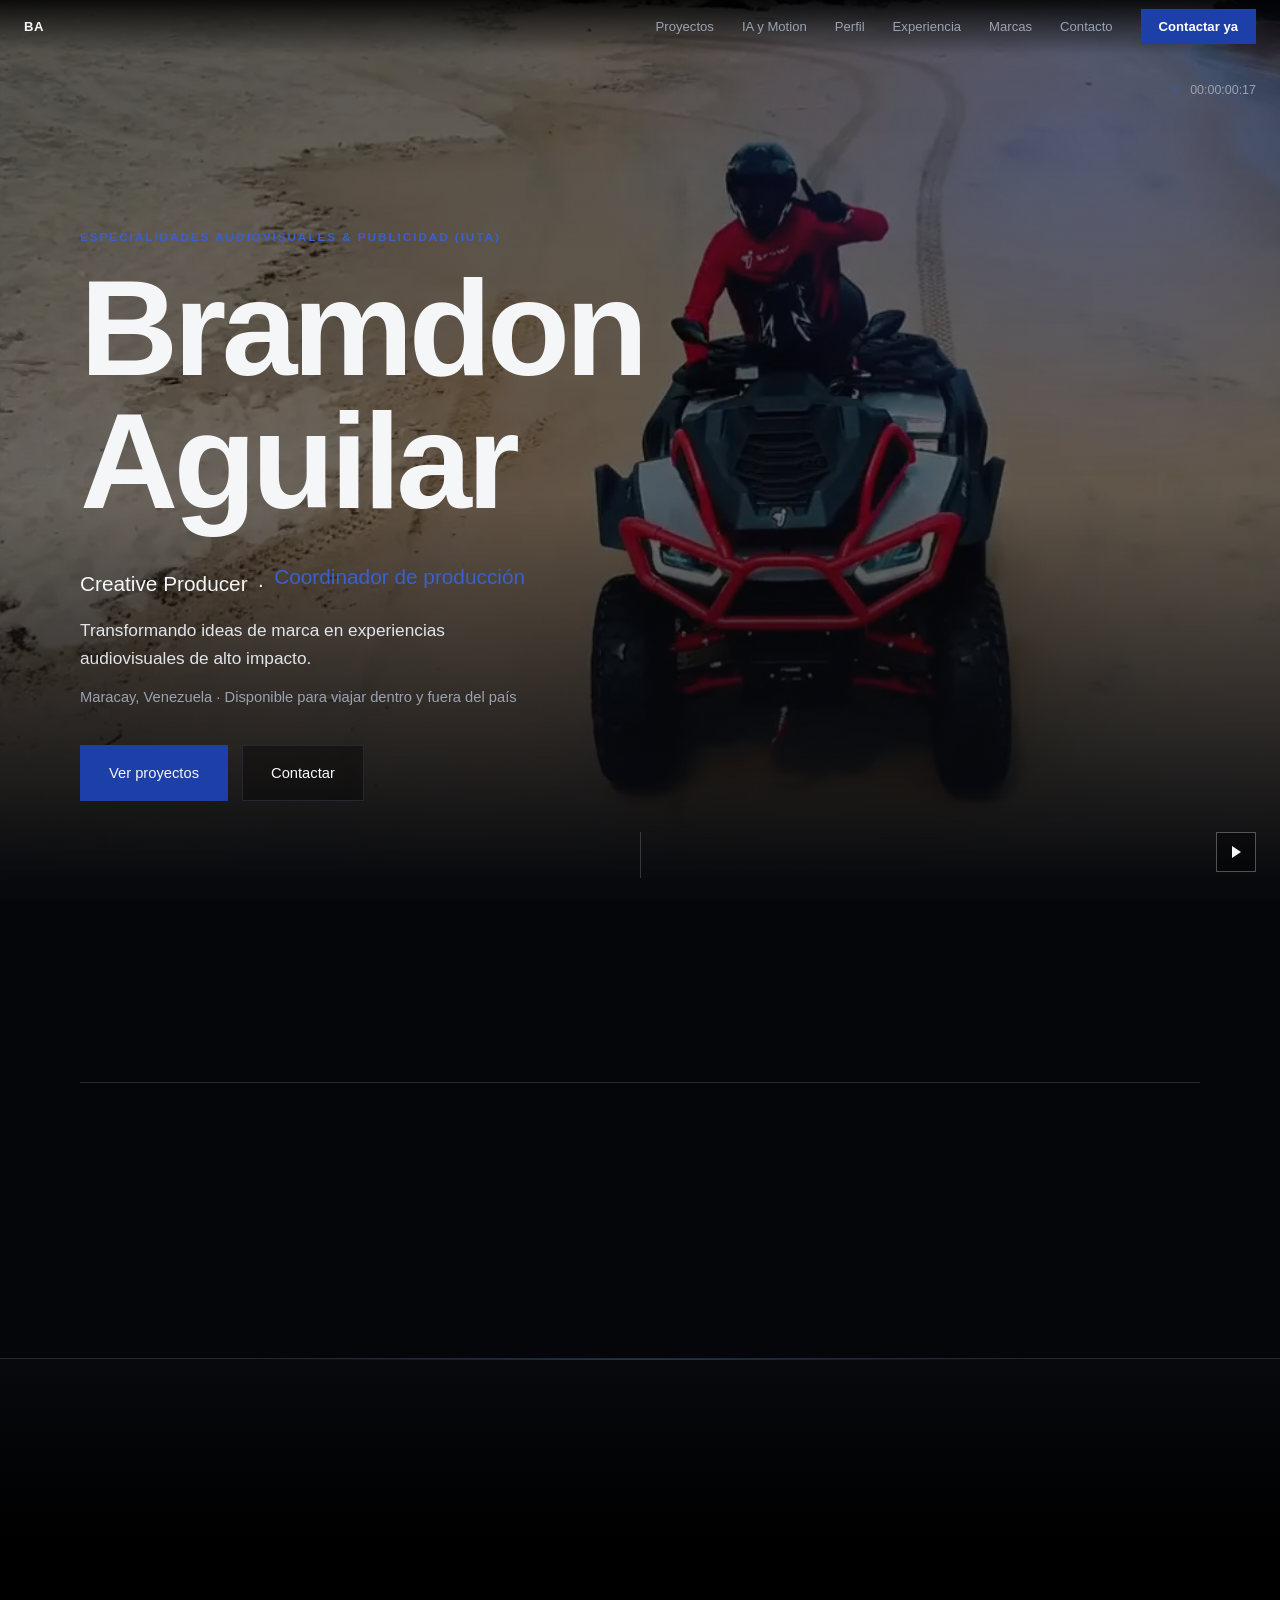
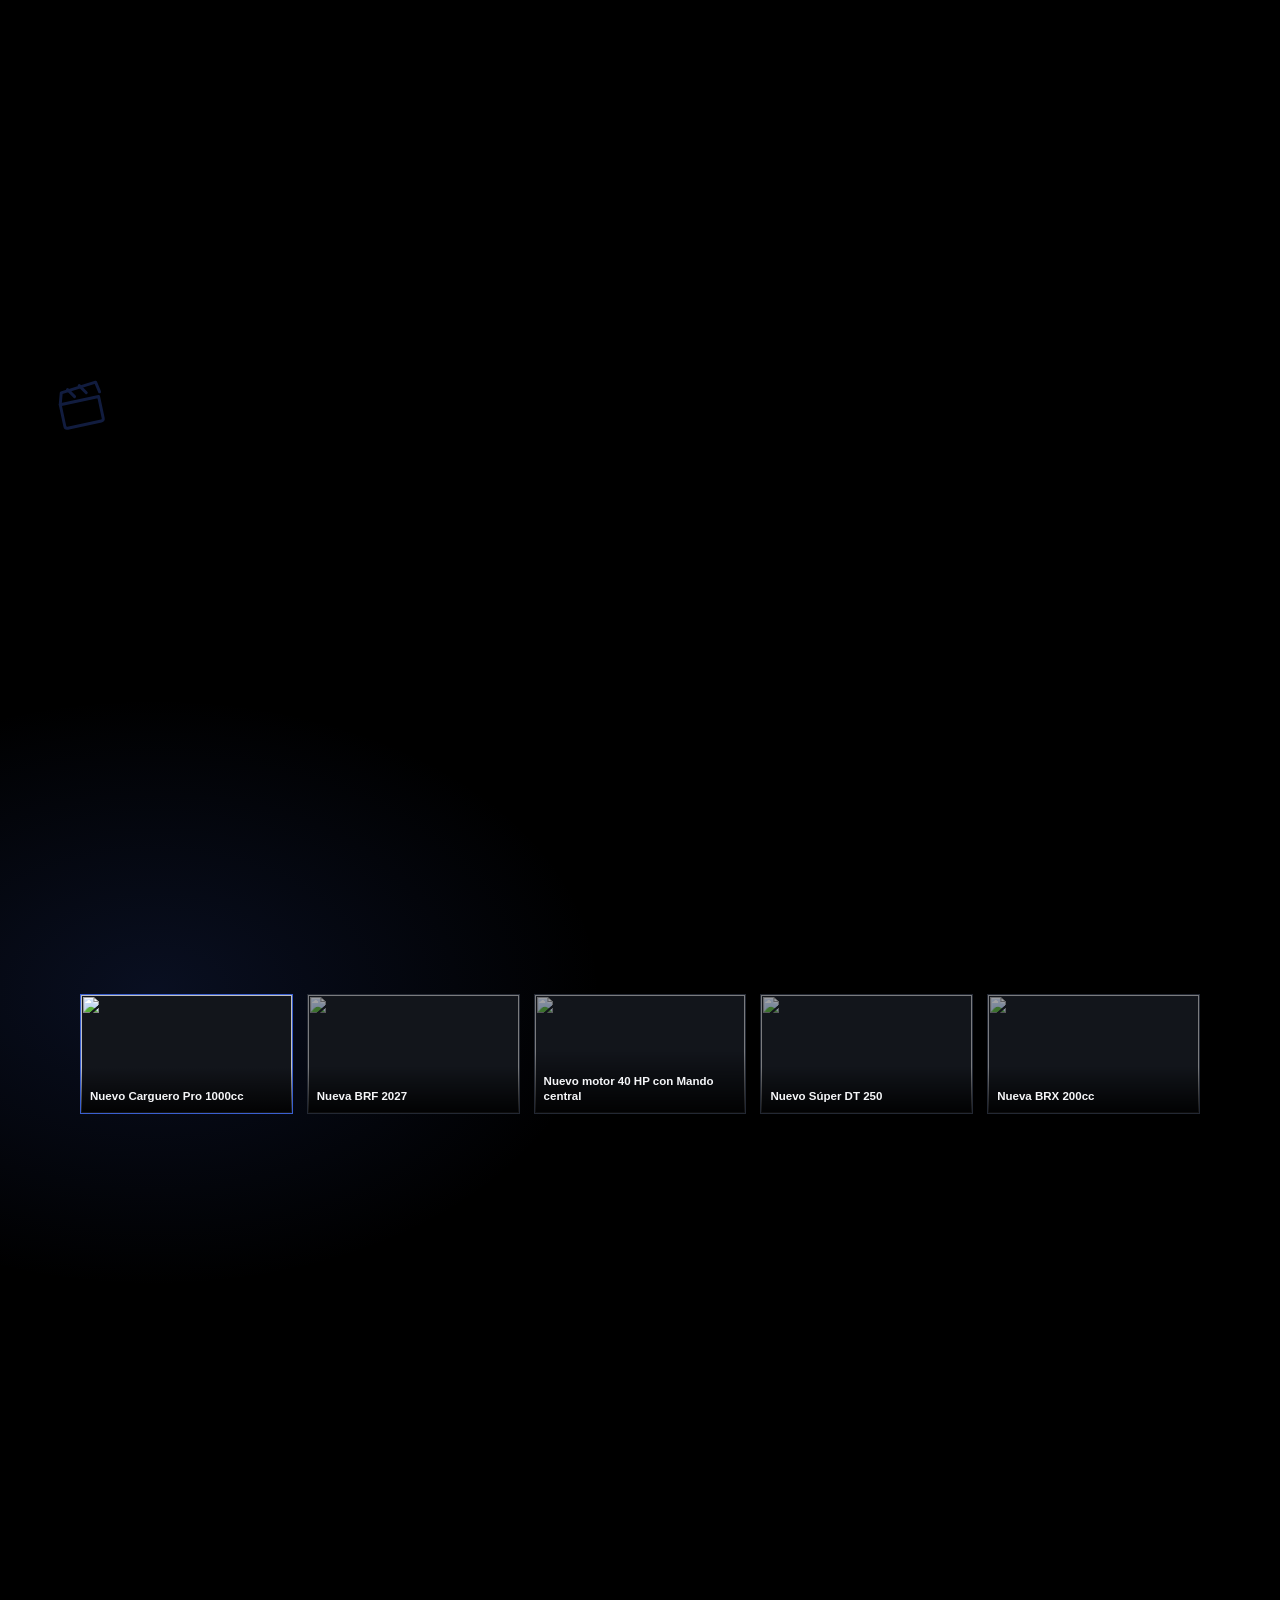
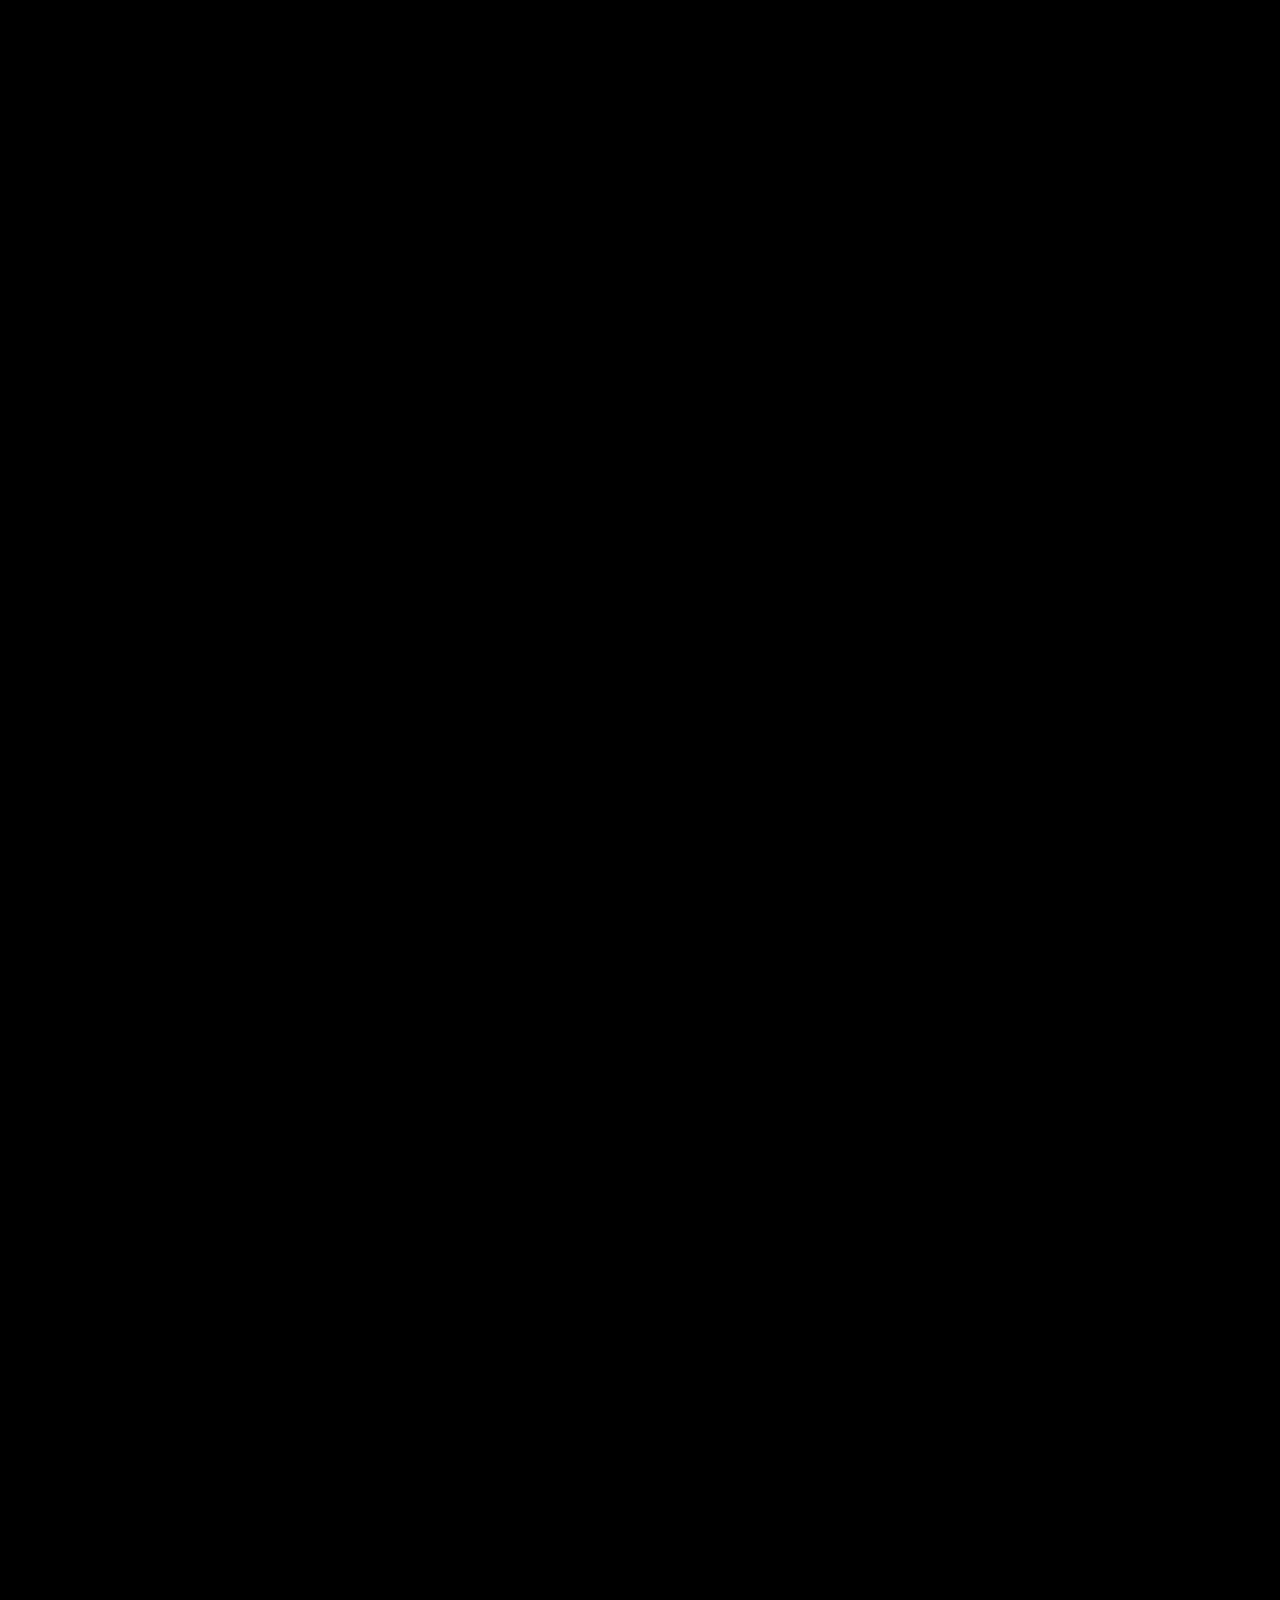
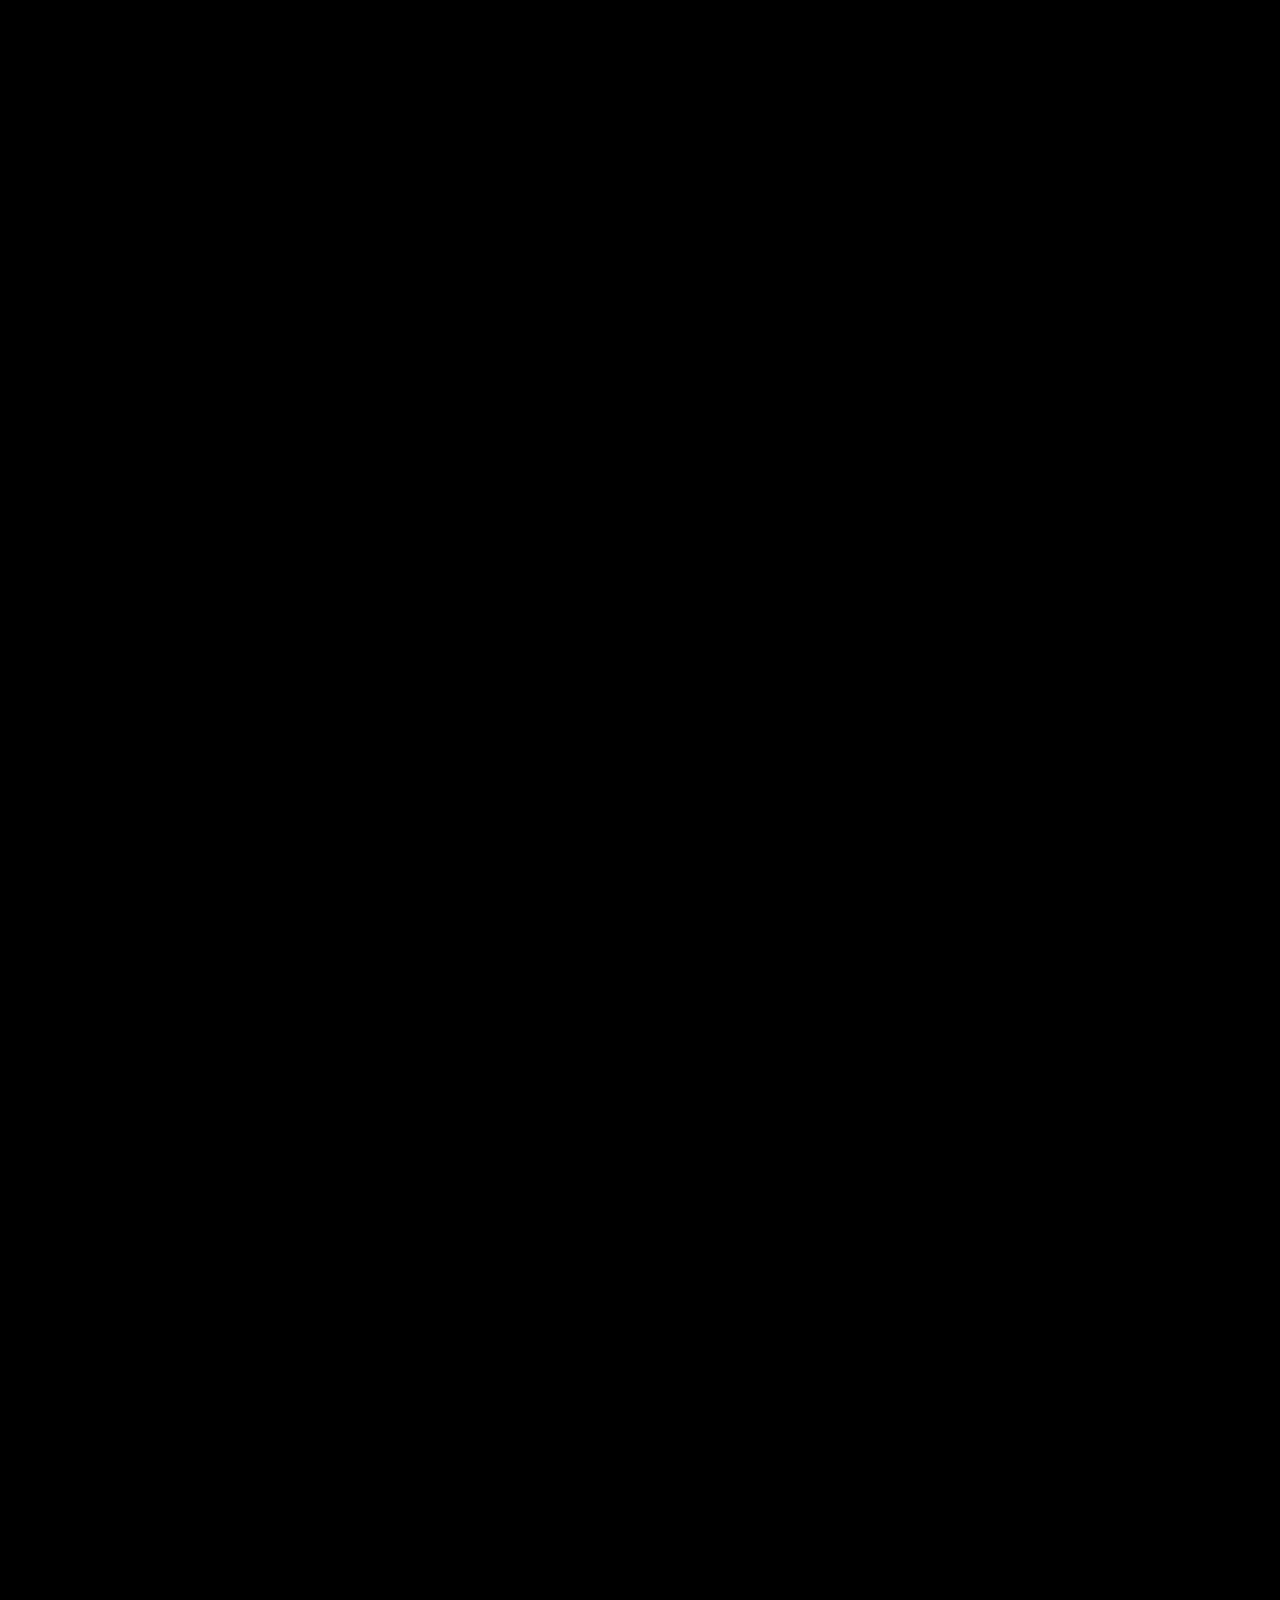
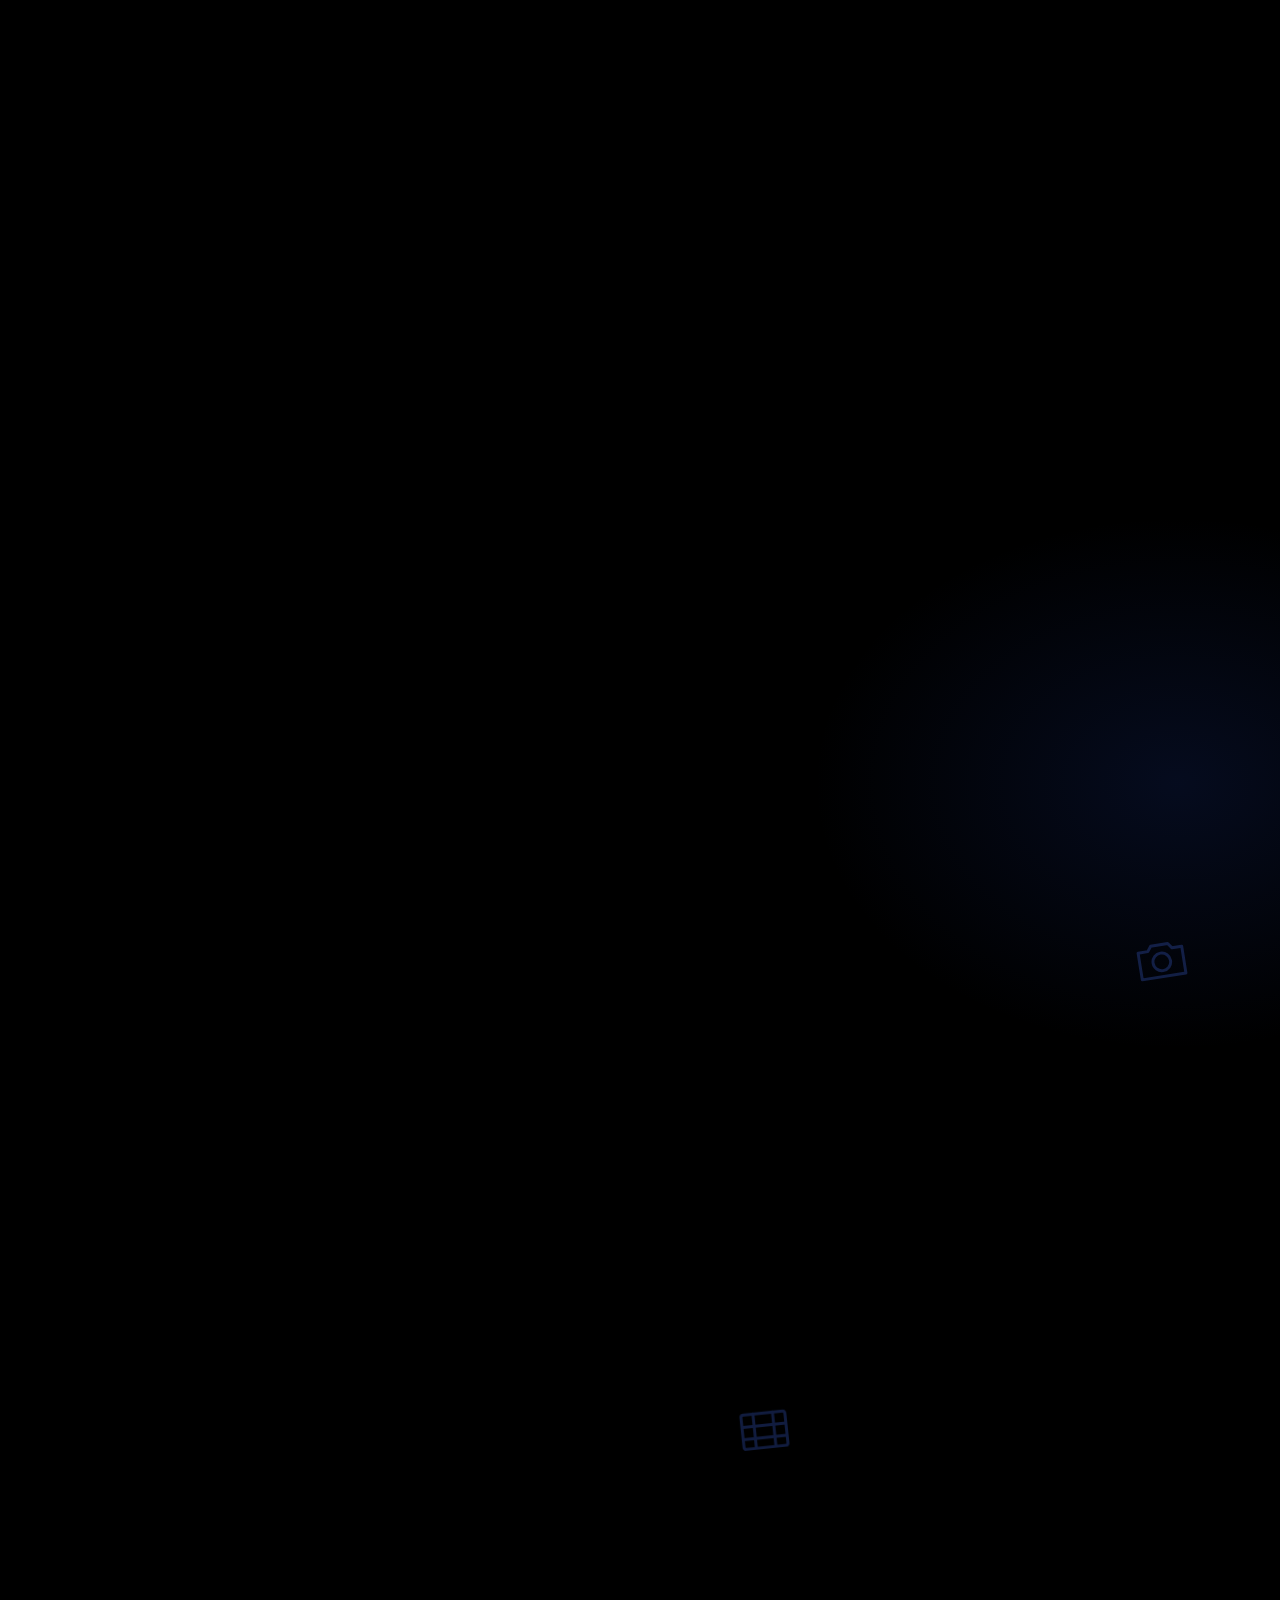
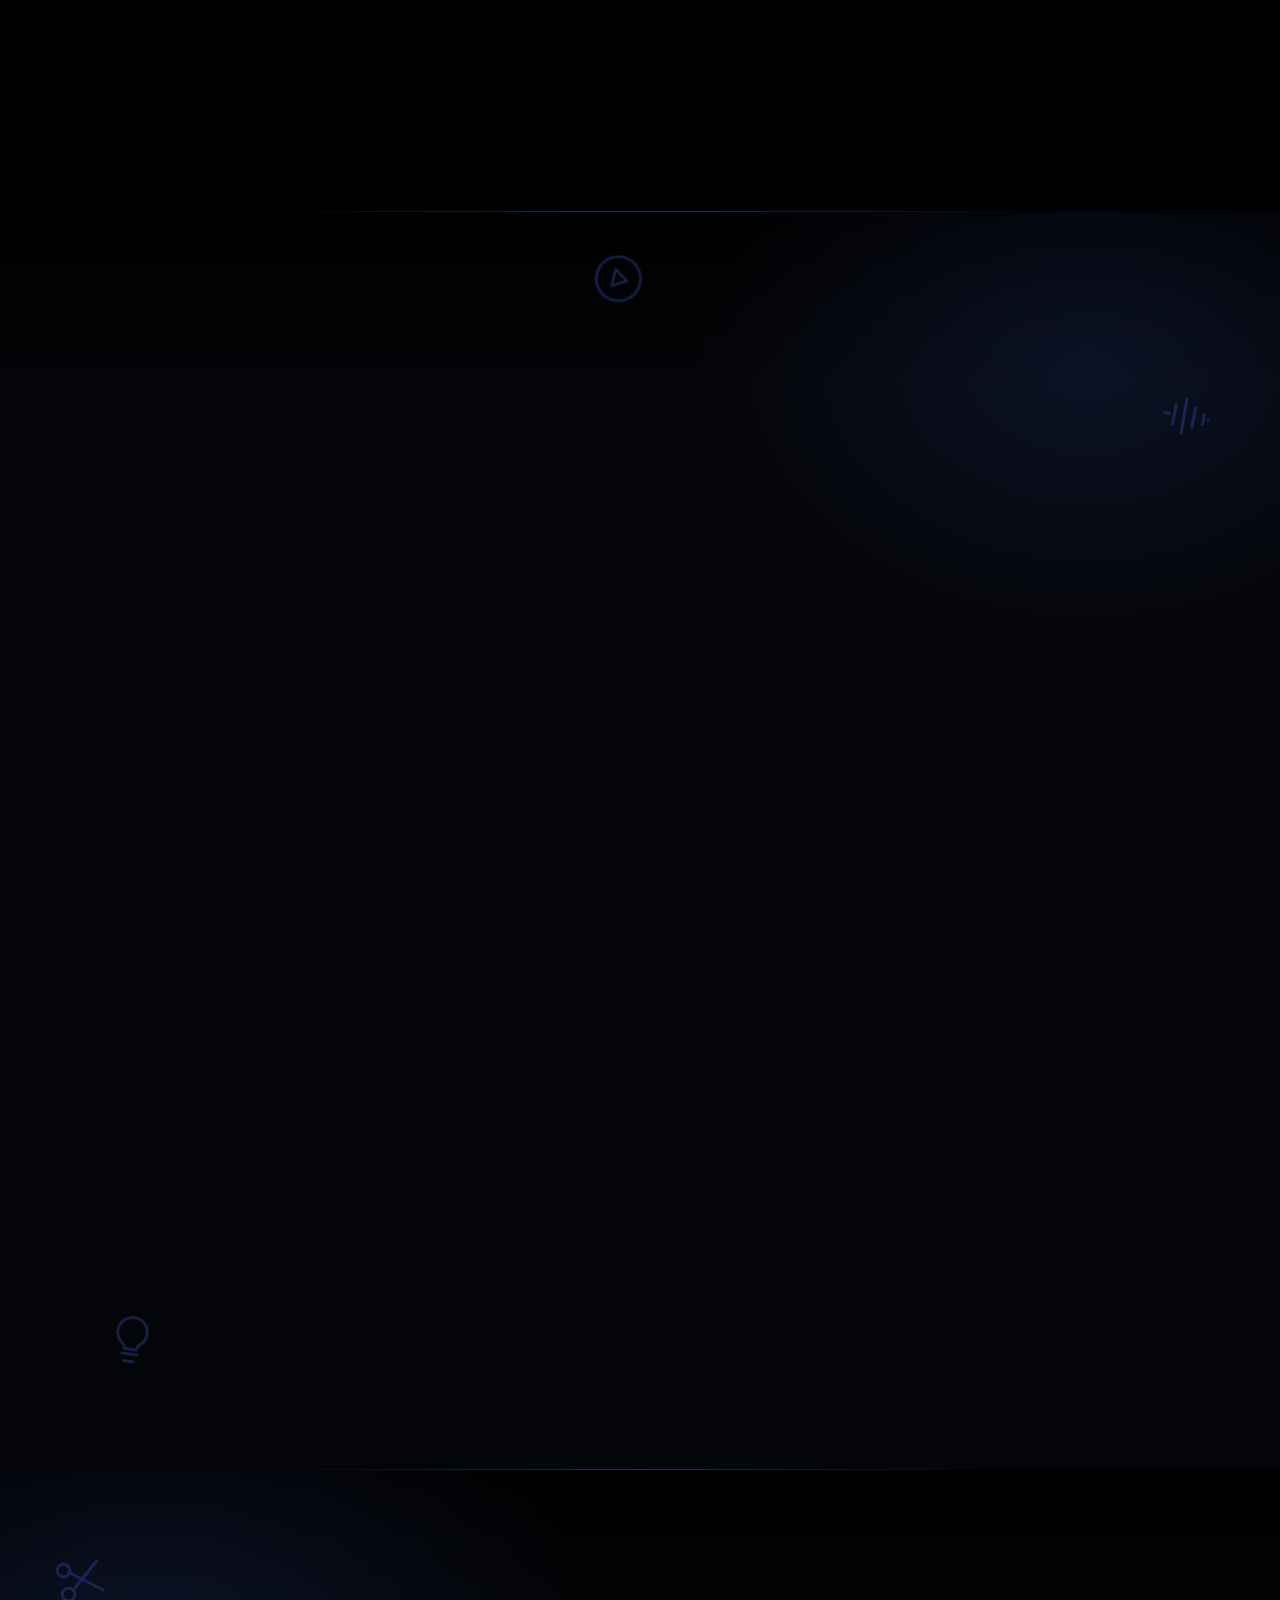
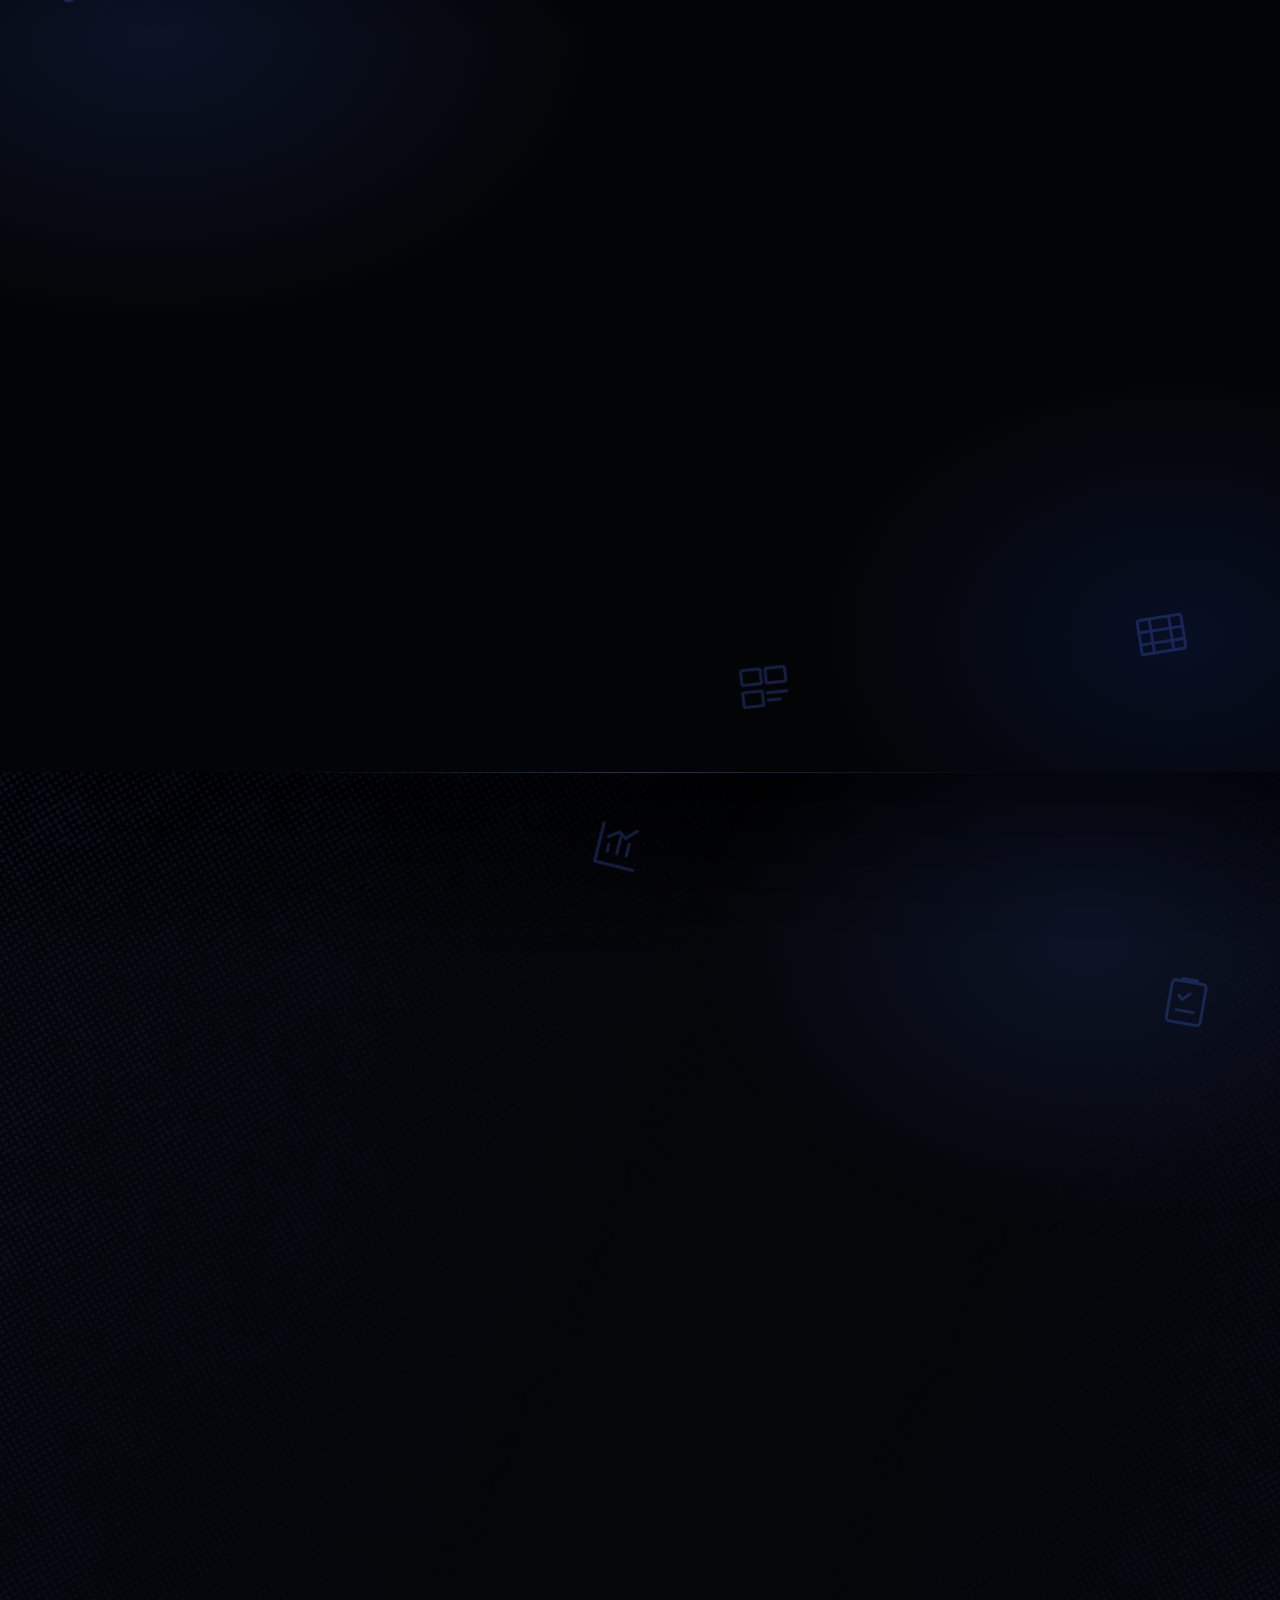
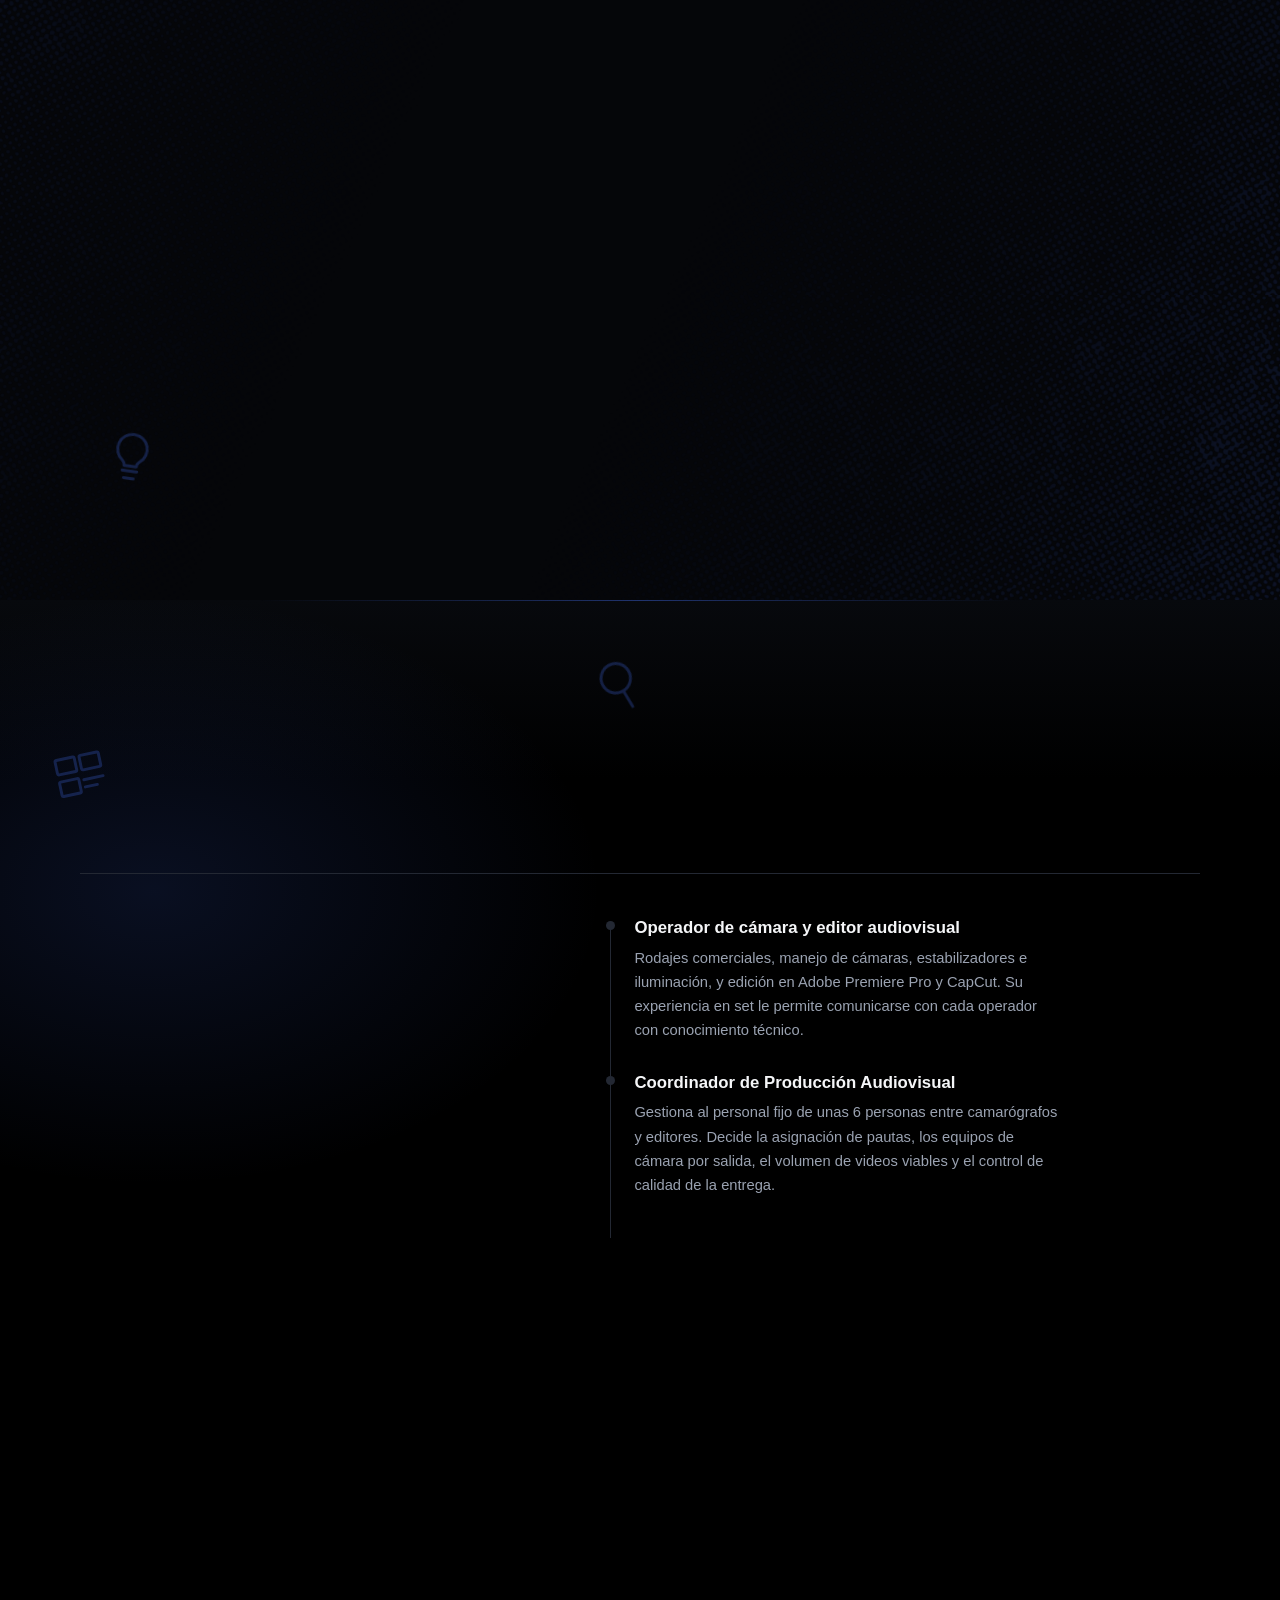
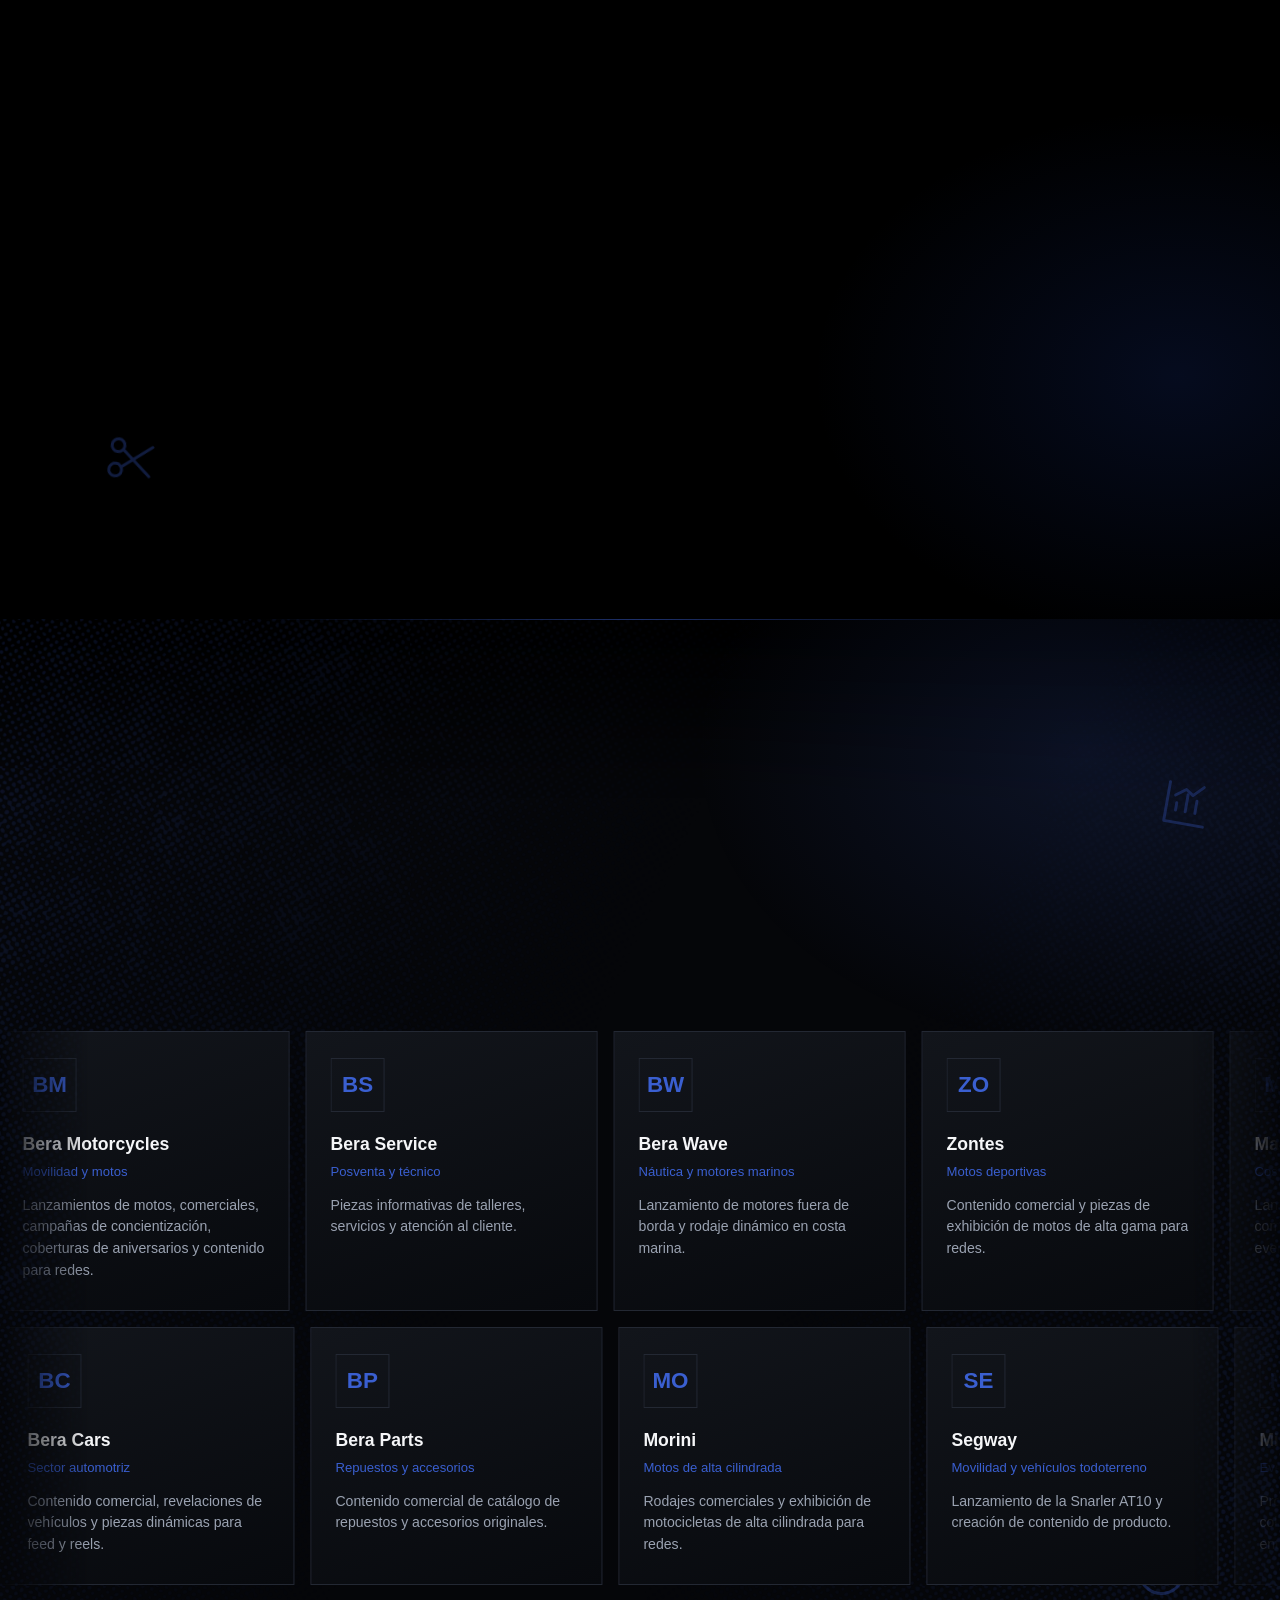
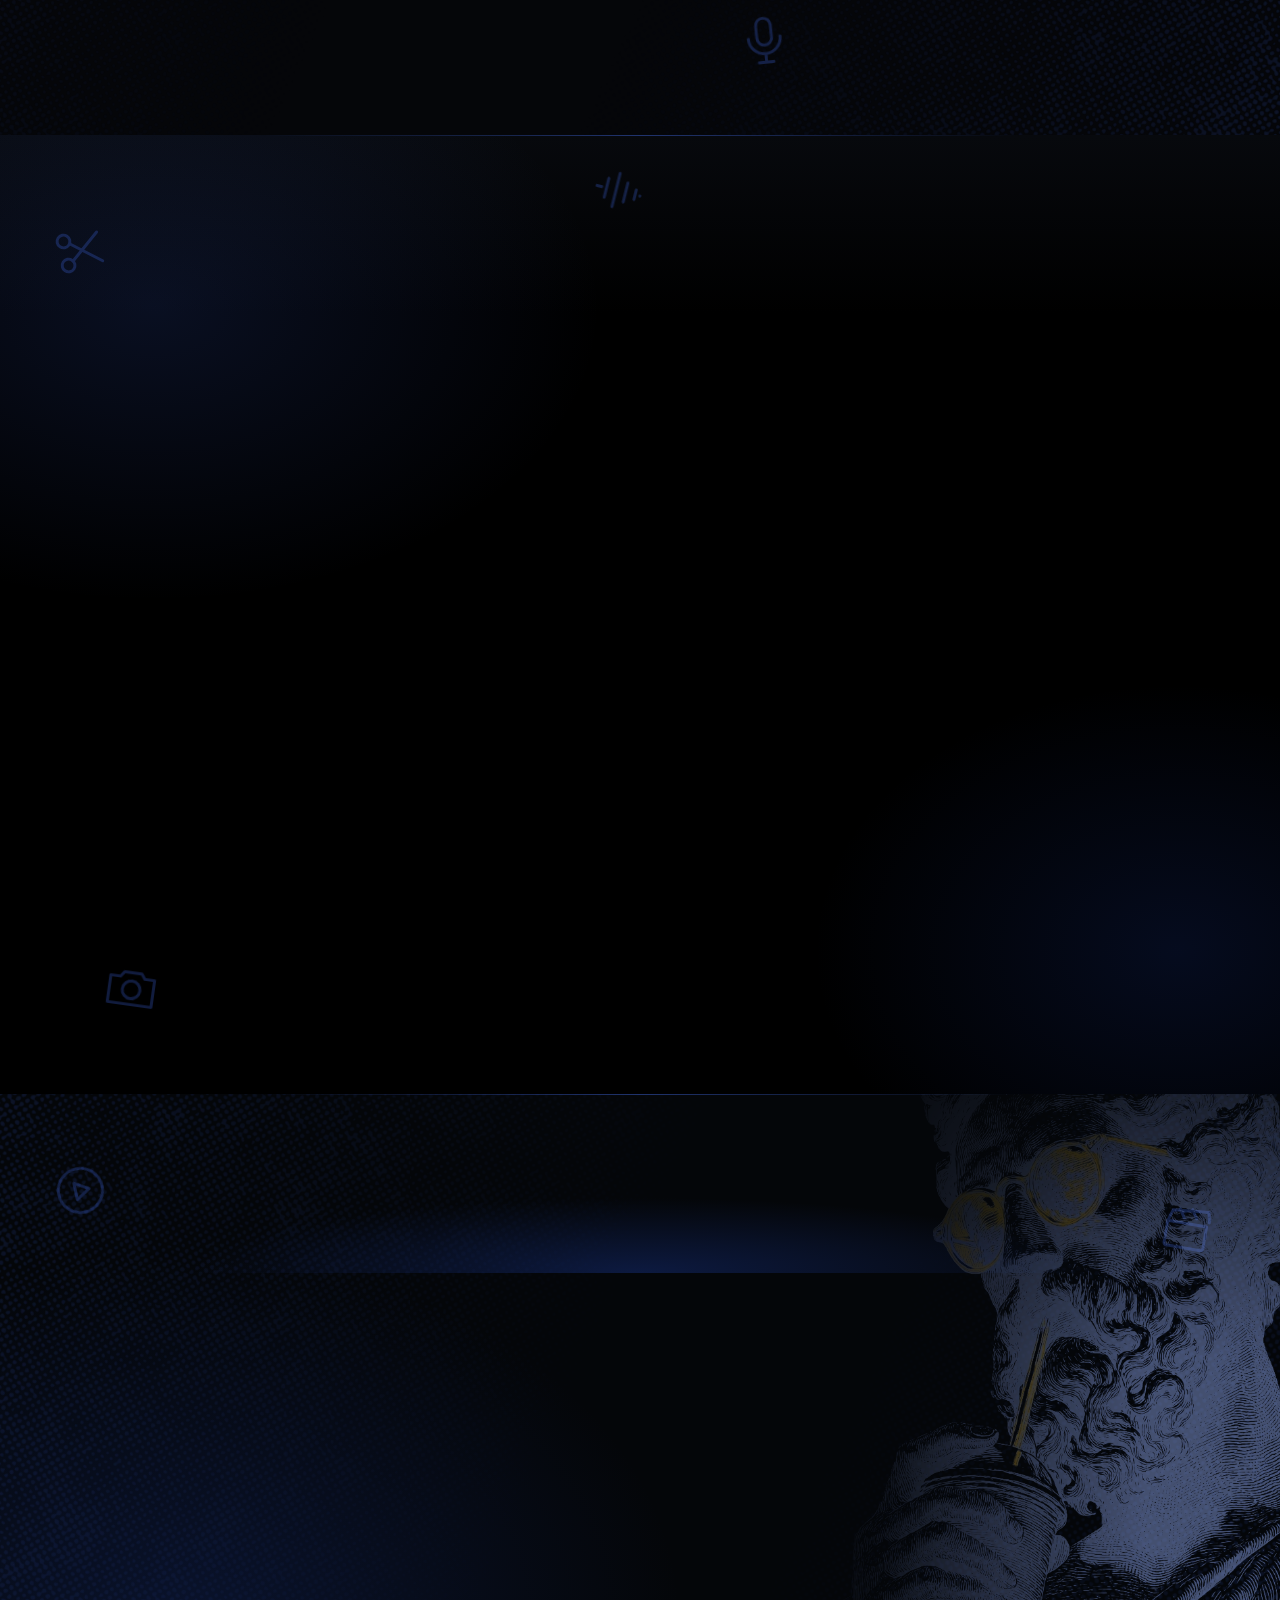
==== commit 10822b93: "Secciones de IA y motion en Premiere, reproductor de video propio y quitar video de Segway - Nuevas " ====
--- a/index.html
+++ b/index.html
@@ -205,6 +205,7 @@
   <button class="burger" type="button" aria-label="Abrir menú" aria-expanded="false" aria-controls="menu"><span></span><span></span><span></span></button>
   <ul id="menu">
     <li><a href="#proyectos">Proyectos</a></li>
+    <li><a href="#ia">IA y Motion</a></li>
     <li><a href="#perfil">Perfil</a></li>
     <li><a href="#experiencia">Experiencia</a></li>
     <li><a href="#marcas">Marcas</a></li>
@@ -351,7 +352,7 @@
         </span>
       </button>
       <button class="card" type="button" data-project="segway" data-cats="motos" data-preview="assets/video/segway-05.mp4" data-reveal="clip" aria-haspopup="dialog">
-        <span class="shot"><img src="assets/img/segway-01.webp" alt="" loading="lazy" decoding="async" style="object-position:50% 55%"><span class="count">4 fotos · 7 videos</span></span>
+        <span class="shot"><img src="assets/img/segway-01.webp" alt="" loading="lazy" decoding="async" style="object-position:50% 55%"><span class="count">4 fotos · 6 videos</span></span>
         <span class="info">
           <span class="role">Dirección de rodaje y cámara</span>
           <h3>Pauta de contenido Segway · Adícora</h3>
@@ -450,6 +451,49 @@
           <span class="open">Ver galería</span>
         </span>
       </button>
+    </div>
+  </div>
+</section>
+
+<!-- ============ PRODUCCIÓN CON IA: videos generados con prompts ============ -->
+<section class="ia" id="ia">
+  <div class="deco-layer glow-b" aria-hidden="true"><span class="deco d2"><svg><use href="#i-wave"/></svg></span><span class="deco d3"><svg><use href="#i-idea"/></svg></span><span class="deco d5"><svg><use href="#i-play"/></svg></span></div>
+  <div class="wrap">
+    <span class="eyebrow" data-reveal>02 · Producción con IA</span>
+    <h2 data-reveal>Videos generados <em>con IA</em></h2>
+    <p class="lead" data-reveal>Genero video con inteligencia artificial a partir de prompts bien construidos. Sé traducir lo que una marca necesita (el tono, el ritmo, la estética) en instrucciones precisas, y de ahí sale contenido listo para publicar. Esto me permite optimizar procesos y entregar en mucho menos tiempo, sin perder dirección creativa ni calidad.</p>
+    <div class="vgrid" data-stagger>
+      <article class="vcard" data-reveal>
+        <div class="vp-wrap"><video data-player preload="none" playsinline poster="assets/img/v-ia-motivacional.webp" src="assets/video/ia-motivacional.mp4" aria-label="Contenido motivacional" width="720" height="1280"></video></div>
+        <div class="vc-info"><span class="vc-badge">Generado con IA</span><h3>Contenido motivacional</h3><p>Pieza generada con IA mediante prompts, pensada para mensajes que funcionan en redes.</p></div>
+      </article>
+      <article class="vcard" data-reveal>
+        <div class="vp-wrap"><video data-player preload="none" playsinline poster="assets/img/v-ia-liderazgo.webp" src="assets/video/ia-liderazgo.mp4" aria-label="Liderazgo" width="720" height="1280"></video></div>
+        <div class="vc-info"><span class="vc-badge">Generado con IA</span><h3>Liderazgo</h3><p>Concepto abstracto llevado a imagen en movimiento, generado con IA mediante prompts.</p></div>
+      </article>
+      <article class="vcard" data-reveal>
+        <div class="vp-wrap"><video data-player preload="none" playsinline poster="assets/img/v-ia-mmb.webp" src="assets/video/ia-mmb.mp4" aria-label="Intro animada para Mini Market Bicentenaria" width="720" height="1280"></video></div>
+        <div class="vc-info"><span class="vc-badge">Generado con IA</span><h3>Intro animada</h3><span class="vc-client">Mini Market Bicentenaria</span><p>Intro animada generada con IA a partir de un brief de marca.</p></div>
+      </article>
+      <article class="vcard" data-reveal>
+        <div class="vp-wrap"><video data-player preload="none" playsinline poster="assets/img/v-ia-motomar.webp" src="assets/video/ia-motomar.mp4" aria-label="Video vertical de vehículo" width="720" height="1280"></video></div>
+        <div class="vc-info"><span class="vc-badge">Generado con IA</span><h3>Video vertical de vehículo</h3><span class="vc-client">Motomar</span><p>Video generado con IA para redes, con la estética del Jeep como protagonista.</p></div>
+      </article>
+    </div>
+  </div>
+</section>
+
+<!-- ============ MOTION GRAPHICS EN PREMIERE ============ -->
+<section class="motion" id="motion">
+  <div class="deco-layer glow-a" aria-hidden="true"><span class="deco d1"><svg><use href="#i-cut"/></svg></span><span class="deco d4"><svg><use href="#i-film"/></svg></span><span class="deco d6"><svg><use href="#i-board"/></svg></span></div>
+  <div class="wrap mgrid">
+    <div class="mvid" data-reveal="side"><div class="vp-wrap"><video data-player preload="none" playsinline poster="assets/img/v-motion-premiere.webp" src="assets/video/motion-premiere.mp4" aria-label="Motion graphics hecho en Adobe Premiere Pro" width="720" height="1280"></video></div></div>
+    <div class="mtxt">
+      <span class="eyebrow" data-reveal>03 · Postproducción</span>
+      <h2 data-reveal>Motion graphics <em>en Premiere</em></h2>
+      <p class="big" data-reveal>Pieza hecha por completo en Adobe Premiere Pro, creada para demostrar mi dominio de la herramienta.</p>
+      <p data-reveal>Animación de texto y elementos gráficos con keyframes, ritmo de cortes, sincronización con el audio y transiciones limpias, todo armado y montado dentro del mismo programa. Es la parte del oficio donde el detalle se nota: timing, jerarquía visual y un buen manejo de las transiciones.</p>
+      <ul class="sk-tags" data-reveal><li>Animación de texto</li><li>Keyframes</li><li>Ritmo de cortes</li><li>Sincronía con el audio</li><li>Transiciones</li></ul>
     </div>
   </div>
 </section>
@@ -460,7 +504,7 @@
   <div class="wrap grid">
     <div class="portrait" data-reveal="clip"><img id="portraitImg" src="assets/img/bramdon.webp" alt="Retrato de Bramdon Aguilar" width="960" height="1200" loading="lazy" decoding="async"></div>
     <div>
-      <span class="eyebrow" data-reveal>02 · Perfil profesional &amp; especialidades</span>
+      <span class="eyebrow" data-reveal>04 · Perfil profesional &amp; especialidades</span>
       <h2 data-reveal>Visión publicitaria &amp; <em>dirección en set</em></h2>
       <p class="big" data-reveal>Formación en mercadeo, coordinación logística en set y ejecución de video comercial.</p>
       <div class="body">
@@ -488,7 +532,7 @@
 <section id="experiencia">
   <div class="deco-layer glow-a" aria-hidden="true"><span class="deco d1"><svg><use href="#i-board"/></svg></span><span class="deco d5"><svg><use href="#i-search"/></svg></span><span class="deco d3"><svg><use href="#i-cut"/></svg></span></div>
   <div class="wrap">
-    <span class="eyebrow" data-reveal>03 · Trayectoria</span>
+    <span class="eyebrow" data-reveal>05 · Trayectoria</span>
     <h2 data-reveal>Experiencia <em>profesional</em></h2>
     <div class="job">
       <div data-reveal="side">
@@ -561,7 +605,7 @@
 <section class="brands" id="marcas">
   <div class="deco-layer ht glow-b" aria-hidden="true"><span class="deco d2"><svg><use href="#i-chart"/></svg></span><span class="deco d4"><svg><use href="#i-play"/></svg></span><span class="deco d6"><svg><use href="#i-mic"/></svg></span></div>
   <div class="wrap">
-    <span class="eyebrow" data-reveal>04 · Cartera de clientes</span>
+    <span class="eyebrow" data-reveal>06 · Cartera de clientes</span>
     <h2 data-reveal>Marcas con las que <em>he trabajado</em></h2>
     <p class="lead" data-reveal>Contenido y producción para empresas de movilidad, belleza, moda, alimentos y retail, desde la agencia 360 Musa.</p>
     <div class="chips" role="group" aria-label="Filtrar marcas por sector" data-reveal>
@@ -683,7 +727,7 @@
 <section class="skills" id="skills">
   <div class="deco-layer glow-a" aria-hidden="true"><span class="deco d1"><svg><use href="#i-cut"/></svg></span><span class="deco d5"><svg><use href="#i-wave"/></svg></span><span class="deco d3"><svg><use href="#i-cam"/></svg></span></div>
   <div class="wrap">
-    <span class="eyebrow" data-reveal>05 · Capacidades</span>
+    <span class="eyebrow" data-reveal>07 · Capacidades</span>
     <h2 data-reveal>Habilidades &amp; <em>herramientas</em></h2>
     <div class="skill-cards" data-stagger>
       <article class="skill" data-reveal>
@@ -718,7 +762,7 @@
 <section class="contact" id="contacto">
   <div class="deco-layer ht glow-c" aria-hidden="true"><span class="deco d2"><svg><use href="#i-clap"/></svg></span><span class="deco d6"><svg><use href="#i-idea"/></svg></span><span class="deco d1"><svg><use href="#i-play"/></svg></span></div><div class="statue" aria-hidden="true"></div>
   <div class="wrap">
-    <span class="eyebrow" data-reveal>06 · Contacto</span>
+    <span class="eyebrow" data-reveal>08 · Contacto</span>
     <h2 data-reveal>Bramdon Aguilar</h2>
     <p class="sub" data-reveal>Creative Producer</p>
     <p class="avail" data-reveal>Disponible para proyectos audiovisuales y oportunidades profesionales, en Venezuela y en el exterior.</p>
@@ -762,6 +806,7 @@
 
 <script src="assets/js/data/projects.js" defer></script>
 <script src="assets/js/core.js" defer></script>
+<script src="assets/js/player.js" defer></script>
 <script src="assets/js/hero.js" defer></script>
 <script src="assets/js/scroll.js" defer></script>
 <script src="assets/js/cursor.js" defer></script>
--- a/assets/css/styles.css
+++ b/assets/css/styles.css
@@ -2,7 +2,7 @@
  * Bramdon Aguilar · Portafolio — hoja de estilos única
  * Mapa: variables · base · revelado · barra/cursor · navegación · hero ·
  * métricas · marcas · YouTube/videos · estructura · transiciones ·
- * proyectos · galería · experiencia · sobre mí · habilidades · contacto ·
+ * proyectos · galería · experiencia · sobre mí · habilidades · contacto · atmósfera · reproductor · IA y motion ·
  * responsive (al final de cada bloque).
  * Colores y tipografías: solo en :root (no escribir hex sueltos).
  * Documentación: docs/ARQUITECTURA.md
@@ -281,6 +281,7 @@
 section + section::after { content: ""; position: absolute; top: 0; left: 50%; width: min(760px, 72%); height: 1px; transform: translateX(-50%); background: linear-gradient(90deg, transparent, rgba(58,95,208,.5), transparent); pointer-events: none; z-index: 1; }
 section > .wrap { position: relative; z-index: 1; }
 .about, .brands, .contact { --prev: var(--black); }
+.ia, .motion { --prev: var(--black); }
 #experiencia, #skills { --prev: var(--ink); }
 .metrics + .projects { --prev: var(--ink); }
 .metrics::before, .metrics::after { display: none; }
@@ -345,7 +346,8 @@
 .gal img:hover { opacity: .85; transform: scale(1.015); }
 @keyframes pop { from { opacity: 0; transform: scale(.96); } to { opacity: 1; transform: none; } }
 .vids { display: grid; grid-template-columns: repeat(auto-fill, minmax(240px, 1fr)); gap: 12px; align-items: start; }
-.vids video { width: 100%; max-height: 520px; background: var(--graphite); object-fit: contain; border: 1px solid var(--steel); }
+.vids video { width: 100%; max-height: 520px; background: var(--graphite); object-fit: contain; }
+.vids .vp { border: 1px solid var(--steel); }
 .vids .big { grid-column: 1 / -1; }
 .vids .big video { max-height: 560px; }
 .lb { position: fixed; inset: 0; z-index: 5; background: rgba(0,0,0,.96); display: none; align-items: center; justify-content: center; }
@@ -517,3 +519,68 @@
   -webkit-mask-composite: source-in; mask-image: linear-gradient(to left, #000 35%, transparent 100%), linear-gradient(to top, #000 55%, transparent 100%); mask-composite: intersect; }
 @media (max-width: 860px) { .statue { opacity: .28; height: 90%; right: -18%; } .deco { opacity: .16; } .d5, .d6 { display: none; } }
 @media (prefers-reduced-motion: reduce) { .deco { animation: none; } }
+
+
+/* ---------- Reproductor de video propio (player.js) ---------- */
+.vp { position: relative; display: block; width: 100%; background: var(--black); overflow: hidden; isolation: isolate; outline-offset: 2px; user-select: none; -webkit-user-select: none; }
+.vp video { display: block; width: 100%; cursor: pointer; }
+.vp-big { position: absolute; left: 50%; top: 50%; z-index: 2; width: clamp(54px, 18%, 84px); aspect-ratio: 1; margin: 0; transform: translate(-50%, -50%); border-radius: 50%; display: grid; place-items: center; background: rgba(29,63,168,.94); box-shadow: 0 0 0 0 rgba(58,95,208,.5); transition: transform .3s var(--ease), opacity .3s, background .3s; animation: vpPulse 2.4s ease-out infinite; }
+.vp-big svg { width: 42%; height: 42%; fill: #fff; margin-left: 5%; }
+.vp-big:hover { background: var(--blue-soft); transform: translate(-50%, -50%) scale(1.07); }
+.vp.playing .vp-big { opacity: 0; pointer-events: none; animation: none; }
+.vp.ended .vp-big { opacity: 1; pointer-events: auto; }
+@keyframes vpPulse { 70% { box-shadow: 0 0 0 18px rgba(58,95,208,0); } 100% { box-shadow: 0 0 0 0 rgba(58,95,208,0); } }
+.vp-spin { position: absolute; left: 50%; top: 50%; z-index: 2; width: 38px; height: 38px; margin: -19px 0 0 -19px; border-radius: 50%; border: 2px solid rgba(255,255,255,.25); border-top-color: var(--white); opacity: 0; pointer-events: none; animation: vpSpin .8s linear infinite; }
+.vp.wait .vp-spin { opacity: 1; }
+@keyframes vpSpin { to { transform: rotate(360deg); } }
+.vp-bar { position: absolute; left: 0; right: 0; bottom: 0; z-index: 3; padding: 34px 10px 8px; background: linear-gradient(to top, rgba(0,0,0,.82), transparent); opacity: 0; transform: translateY(6px); transition: opacity .3s, transform .3s var(--ease); pointer-events: none; }
+.vp.show .vp-bar, .vp:focus-within .vp-bar, .vp:not(.playing) .vp-bar { opacity: 1; transform: none; pointer-events: auto; }
+.vp-seek { position: relative; height: 18px; display: flex; align-items: center; cursor: pointer; touch-action: none; }
+.vp-seek::before { content: ""; position: absolute; left: 0; right: 0; height: 3px; background: rgba(255,255,255,.22); border-radius: 3px; transition: height .2s; }
+.vp-seek:hover::before, .vp.drag .vp-seek::before { height: 5px; }
+.vp-buf, .vp-fill { position: absolute; left: 0; height: 3px; border-radius: 3px; width: 0; pointer-events: none; transition: height .2s; }
+.vp-buf { background: rgba(255,255,255,.28); }
+.vp-fill { background: var(--blue-soft); }
+.vp-seek:hover .vp-buf, .vp-seek:hover .vp-fill, .vp.drag .vp-buf, .vp.drag .vp-fill { height: 5px; }
+.vp-knob { position: absolute; top: 50%; left: 0; width: 12px; height: 12px; margin: -6px 0 0 -6px; border-radius: 50%; background: var(--white); transform: scale(0); transition: transform .2s var(--ease); pointer-events: none; box-shadow: 0 0 0 4px rgba(58,95,208,.35); }
+.vp-seek:hover .vp-knob, .vp.drag .vp-knob, .vp-seek:focus-visible .vp-knob { transform: scale(1); }
+.vp-row { display: flex; align-items: center; gap: 2px; margin-top: 2px; font-family: var(--display); font-weight: 500; font-size: .72rem; color: #e6e9f0; font-variant-numeric: tabular-nums; }
+.vp-row button { width: 34px; height: 34px; display: grid; place-items: center; border-radius: 50%; color: var(--white); transition: background .25s, color .25s; }
+.vp-row button:hover { background: rgba(58,95,208,.45); }
+.vp-row svg { width: 18px; height: 18px; fill: currentColor; }
+.vp svg .ln { fill: none; stroke: currentColor; stroke-width: 2; stroke-linecap: round; stroke-linejoin: round; }
+.vp-time { padding: 0 8px; white-space: nowrap; }
+.vp-sp { flex: 1; }
+.vp-row .vp-rate { width: auto; min-width: 34px; padding: 0 8px; border-radius: 17px; font: inherit; font-weight: 600; }
+.vp.err::after { content: "No se pudo cargar el video"; position: absolute; inset: 0; z-index: 1; display: grid; place-items: center; background: rgba(0,0,0,.7); font-size: .85rem; color: var(--mist); }
+.vp:fullscreen { background: var(--black); display: flex; align-items: center; justify-content: center; }
+.vp:fullscreen video { width: 100%; height: 100%; max-height: none; object-fit: contain; }
+.vp:-webkit-full-screen { background: var(--black); display: flex; align-items: center; justify-content: center; }
+.vp:-webkit-full-screen video { width: 100%; height: 100%; max-height: none; object-fit: contain; }
+@media (hover: none) { .vp-seek { height: 26px; } .vp-row button { width: 40px; height: 40px; } }
+@media (prefers-reduced-motion: reduce) { .vp-big { animation: none; } .vp-spin { animation-duration: 1.6s; } }
+
+/* ---------- Secciones: videos con IA y motion graphics ---------- */
+.ia { background: rgba(7,9,13,.62); }
+.vgrid { display: grid; grid-template-columns: repeat(4, 1fr); gap: 20px; margin-top: 8px; }
+.vcard { display: flex; flex-direction: column; background: linear-gradient(170deg, rgba(18,21,27,.92), rgba(7,9,13,.92)); border: 1px solid var(--steel); border-top: 2px solid var(--blue-soft); transition: transform .4s var(--ease), border-color .3s, box-shadow .4s; }
+.vcard:hover { transform: translateY(-4px); border-color: var(--blue-soft); box-shadow: 0 24px 60px -28px rgba(29,63,168,.7); }
+.vp-wrap { width: 100%; aspect-ratio: 9 / 16; background: var(--black); }
+.vp-wrap .vp, .vp-wrap video { height: 100%; }
+.vp-wrap video { object-fit: cover; }
+.vp-wrap .vp:fullscreen video { object-fit: contain; }
+.vc-info { padding: 18px 18px 22px; }
+.vc-badge { display: inline-block; font-family: var(--display); font-weight: 600; font-size: .66rem; letter-spacing: .12em; text-transform: uppercase; color: var(--blue-soft); border: 1px solid rgba(58,95,208,.5); padding: 3px 9px; margin-bottom: 12px; }
+.vc-info h3 { font-family: var(--display); font-weight: 700; font-size: 1.05rem; line-height: 1.2; }
+.vc-client { display: block; margin-top: 4px; font-family: var(--display); font-weight: 500; font-size: .82rem; color: #c3c9d6; }
+.vc-info p { margin-top: 10px; color: var(--mist); font-size: .88rem; line-height: 1.55; }
+.motion { background: rgba(7,9,13,.5); }
+.mgrid { display: grid; grid-template-columns: minmax(240px, 340px) 1fr; gap: clamp(32px, 7vw, 100px); align-items: center; }
+.mvid { border: 1px solid var(--steel); box-shadow: 0 40px 90px -40px rgba(29,63,168,.65); }
+.mtxt h2 { margin-bottom: 24px; }
+.mtxt .big { font-family: var(--display); font-weight: 500; font-size: clamp(1.1rem, 2vw, 1.4rem); line-height: 1.4; letter-spacing: -0.01em; max-width: 36ch; }
+.mtxt p:not(.big) { color: var(--mist); margin-top: 18px; max-width: 58ch; font-size: .98rem; }
+.mtxt .sk-tags { margin-top: 26px; }
+@media (max-width: 1000px) { .vgrid { grid-template-columns: repeat(2, 1fr); } }
+@media (max-width: 760px) { .mgrid { grid-template-columns: 1fr; } .mvid { max-width: 320px; } }
+@media (max-width: 480px) { .vgrid { grid-template-columns: 1fr; max-width: 340px; margin-inline: auto; } }
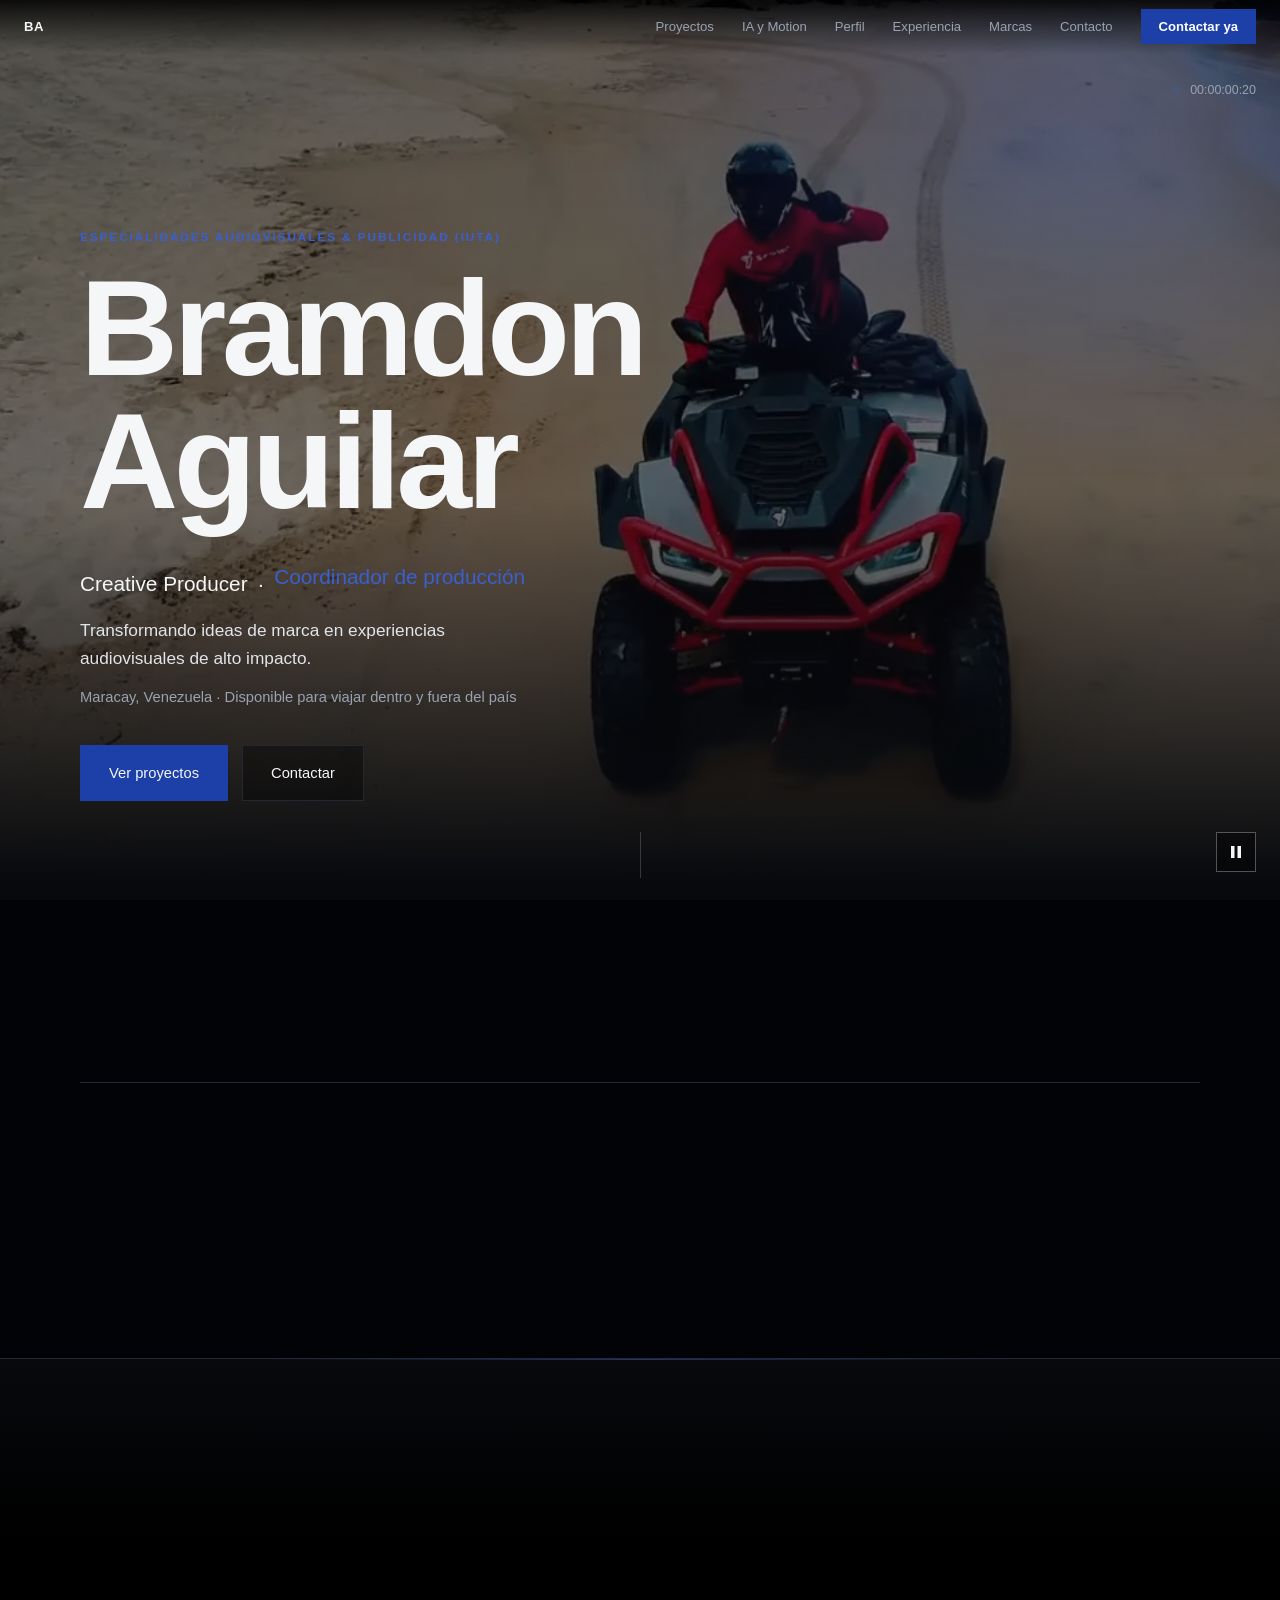
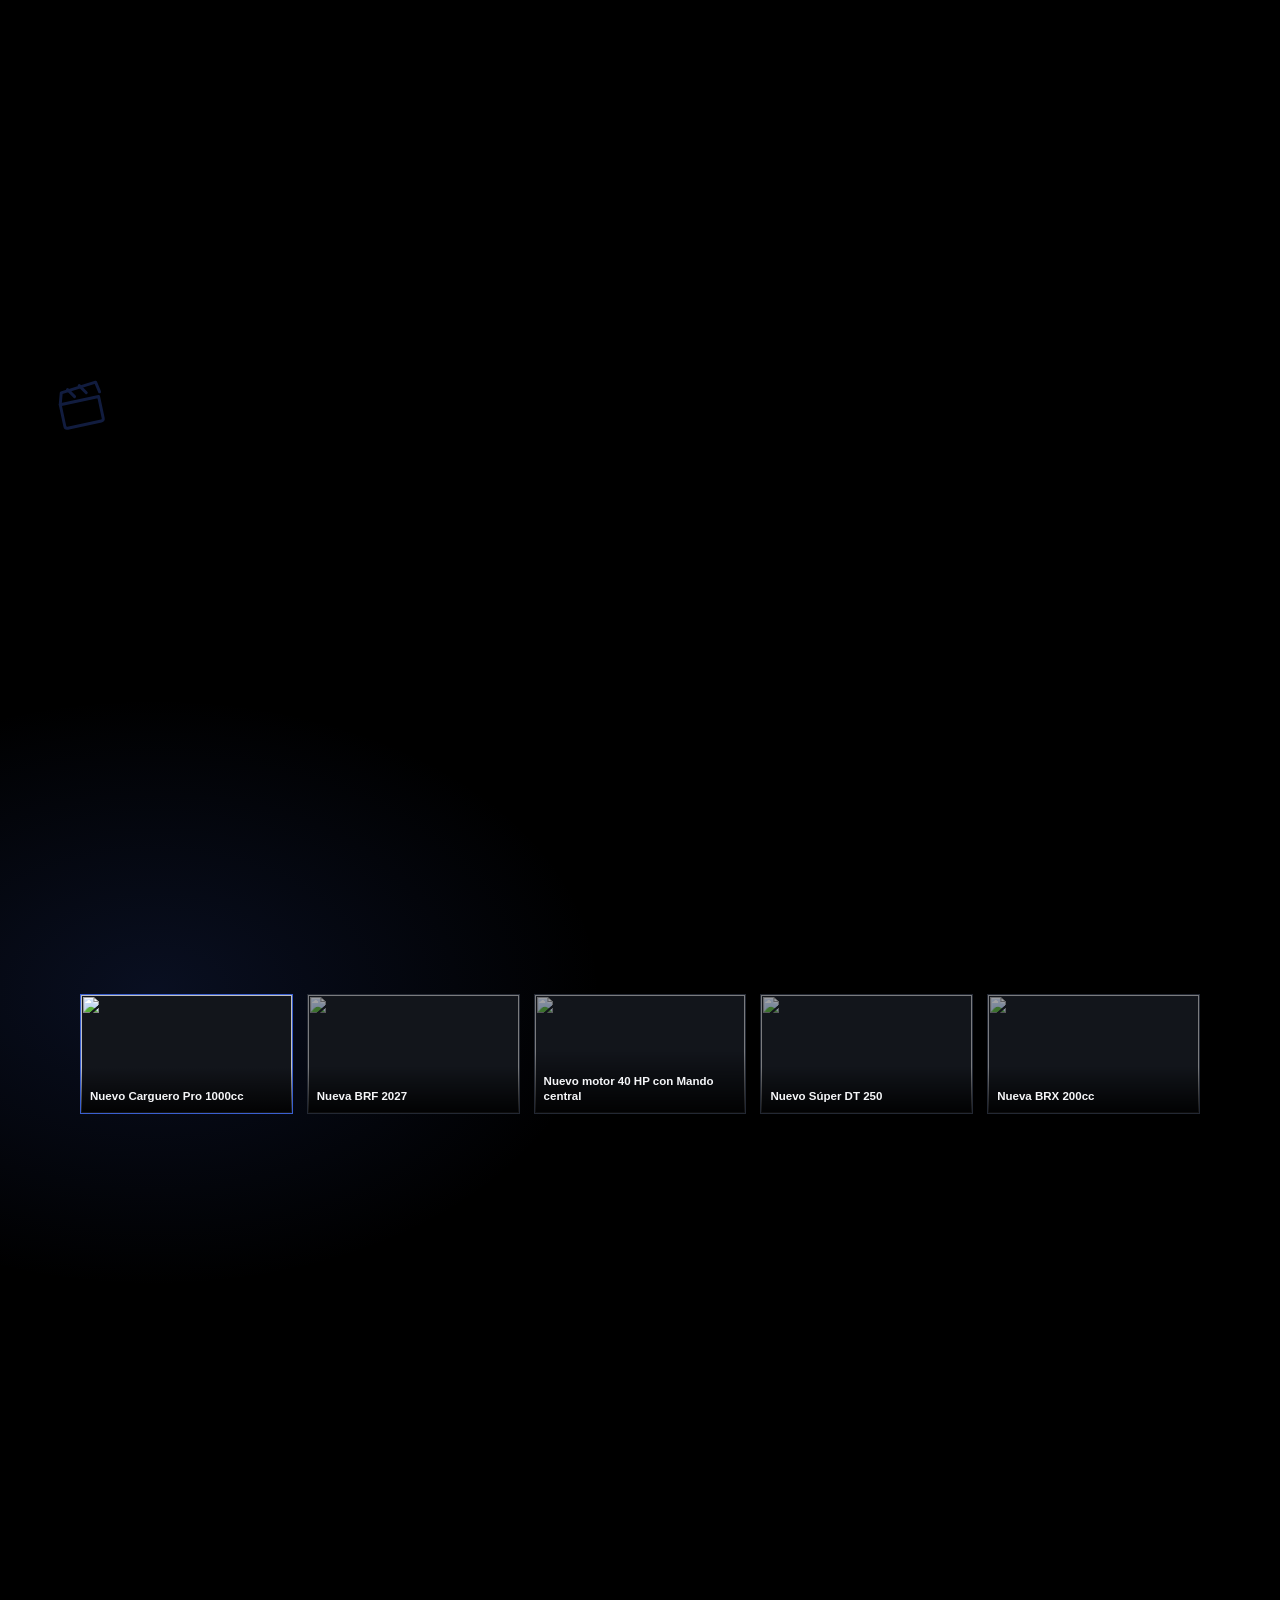
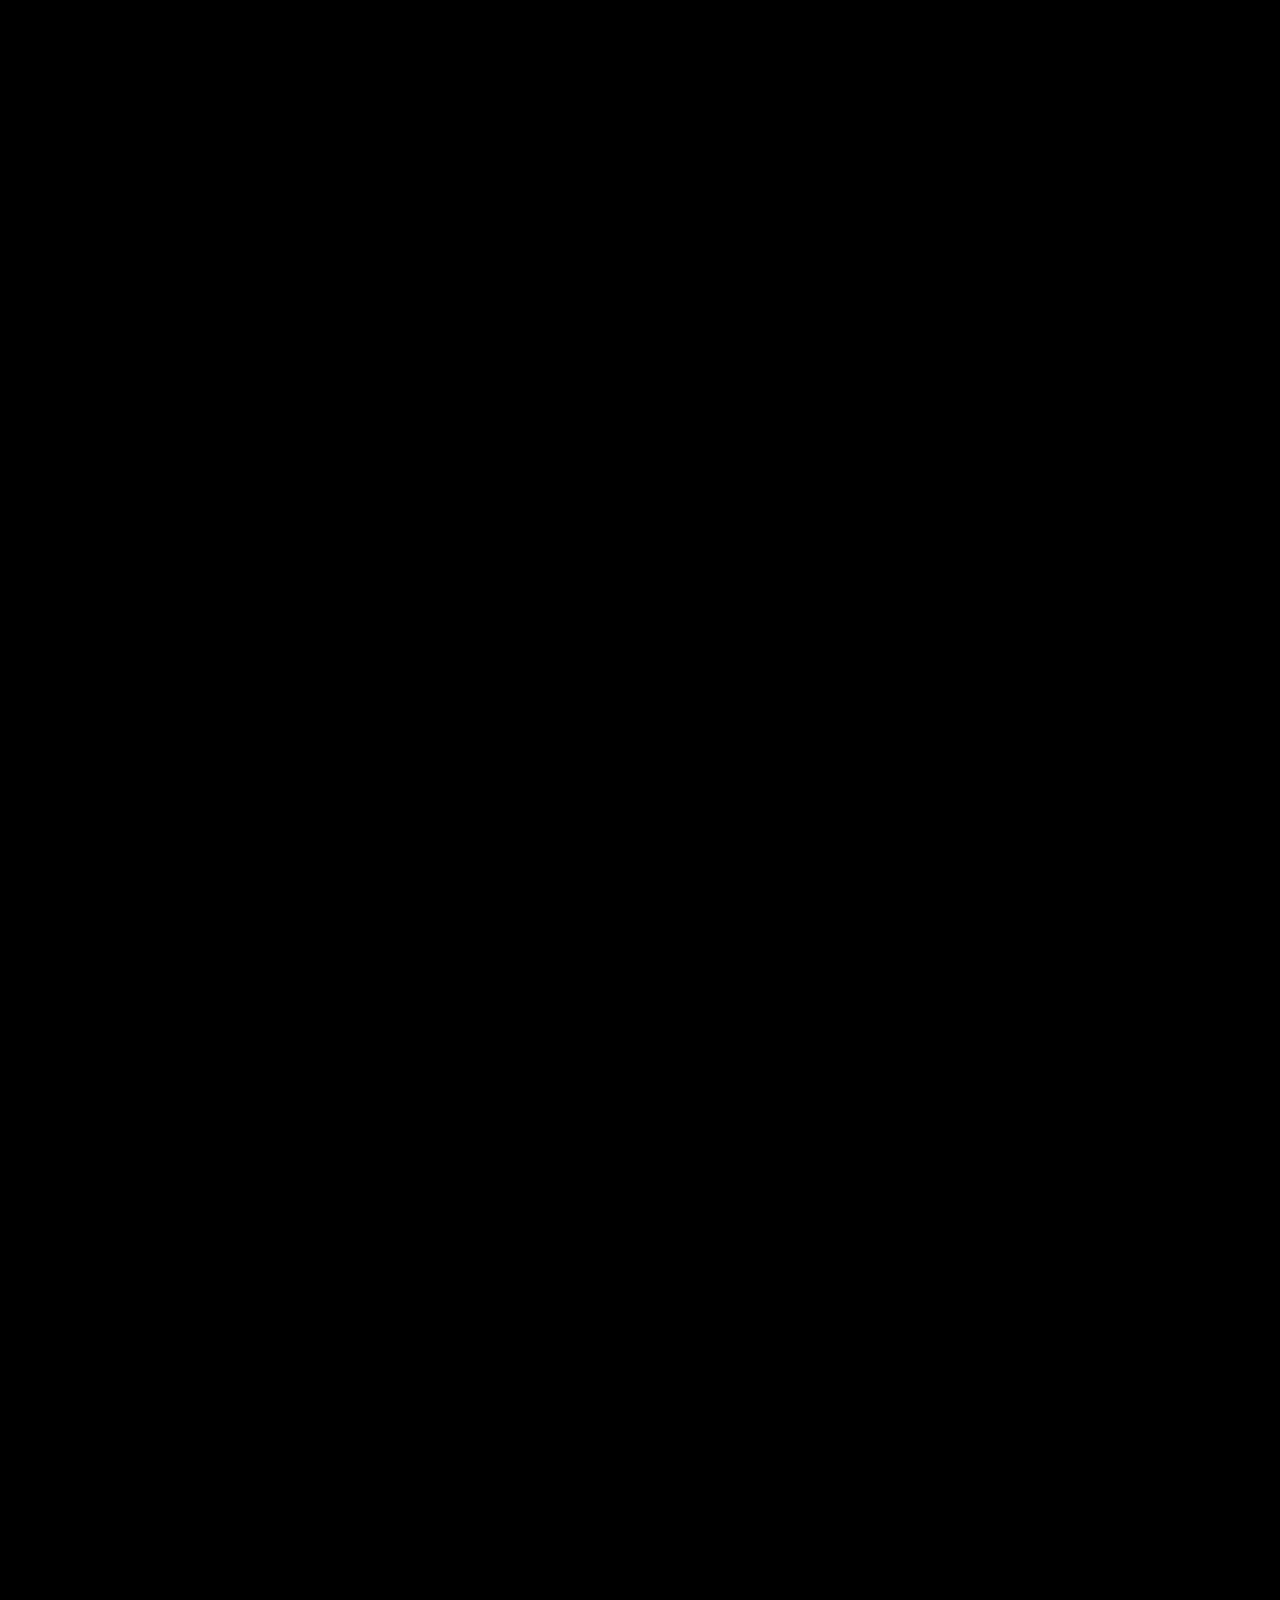
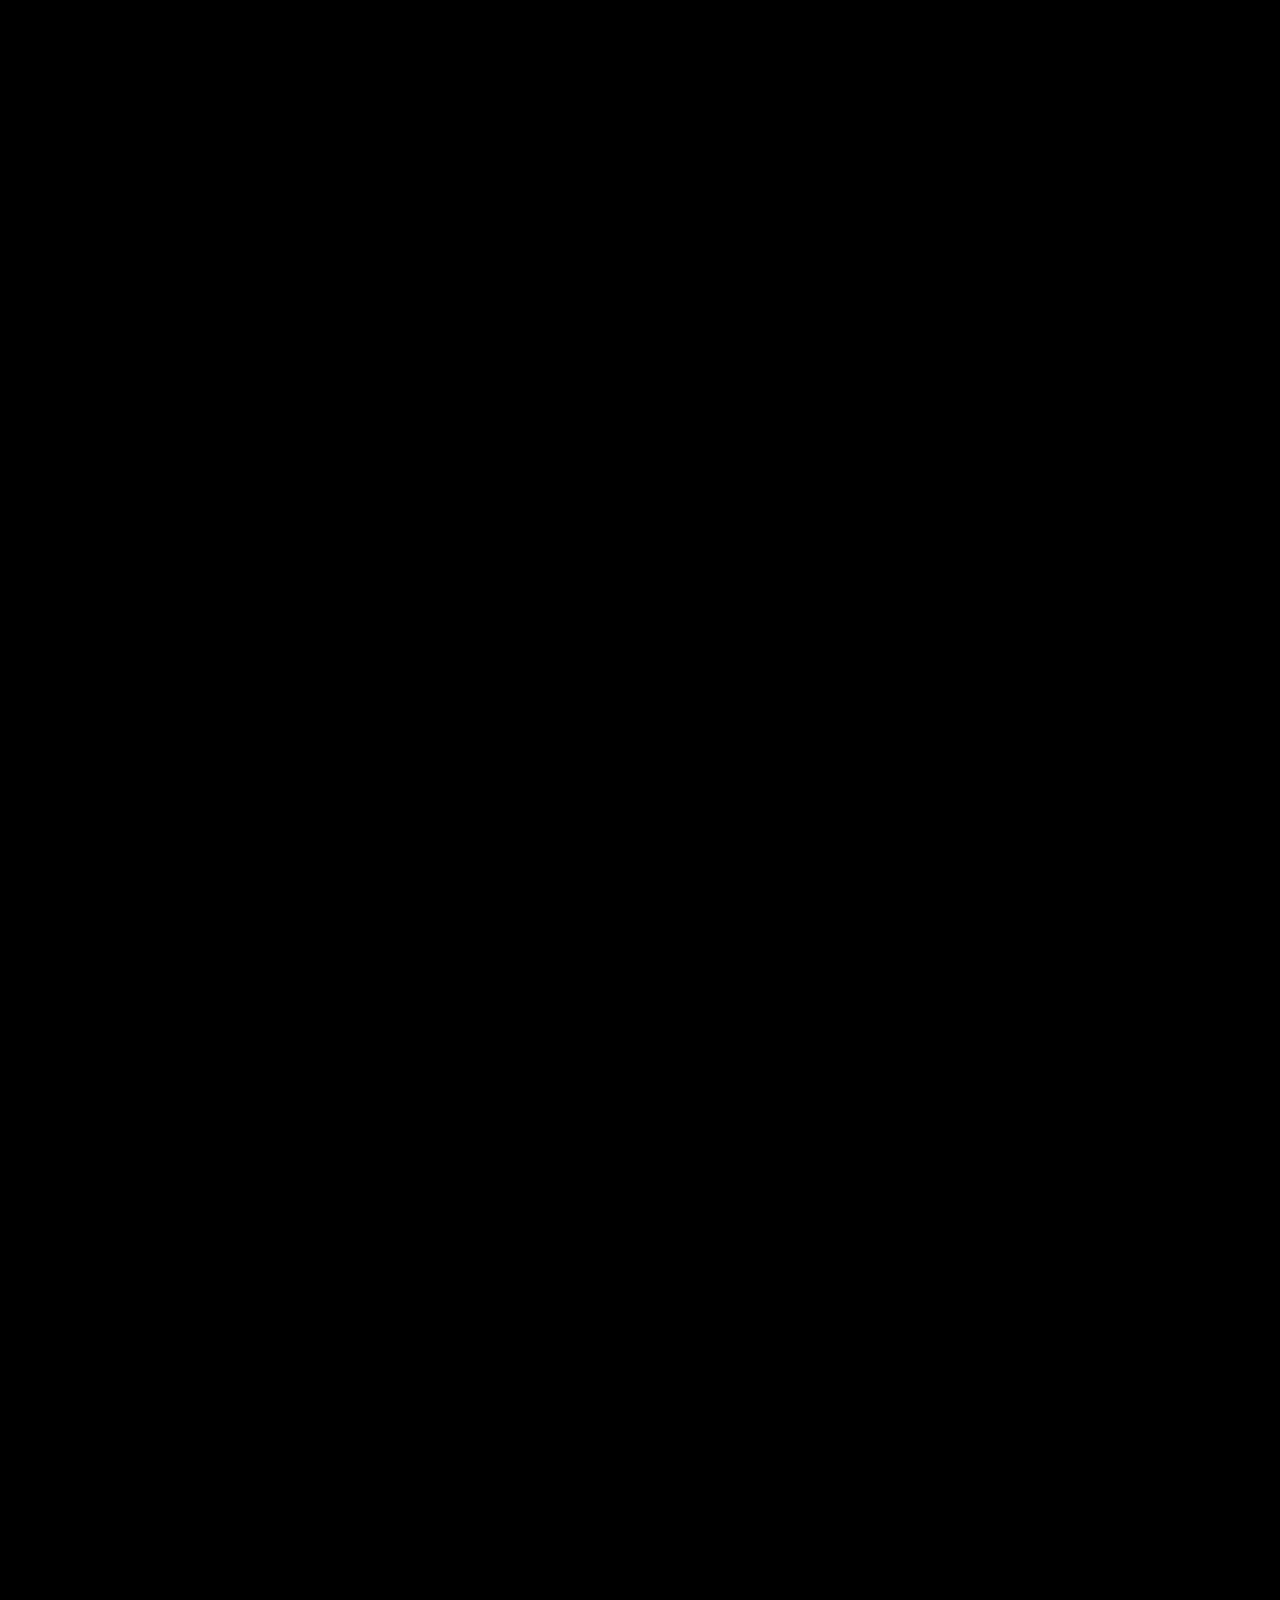
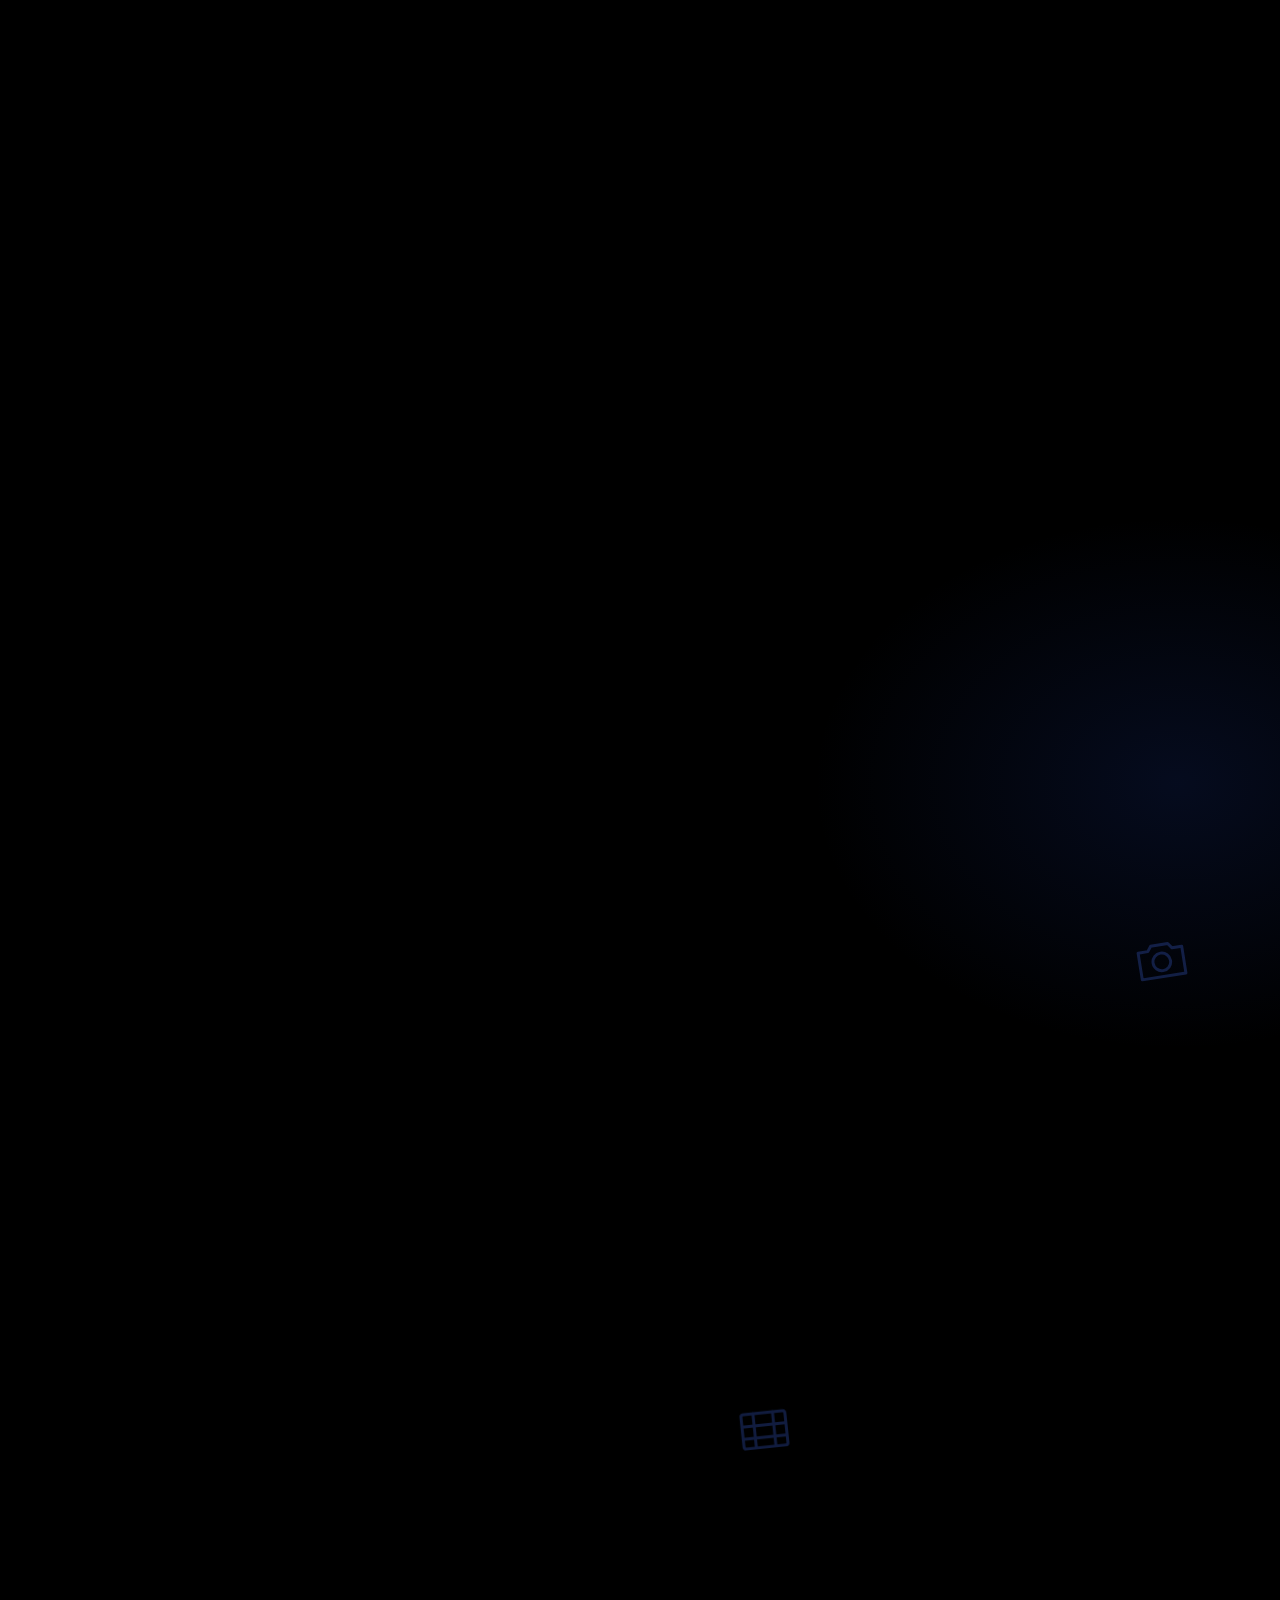
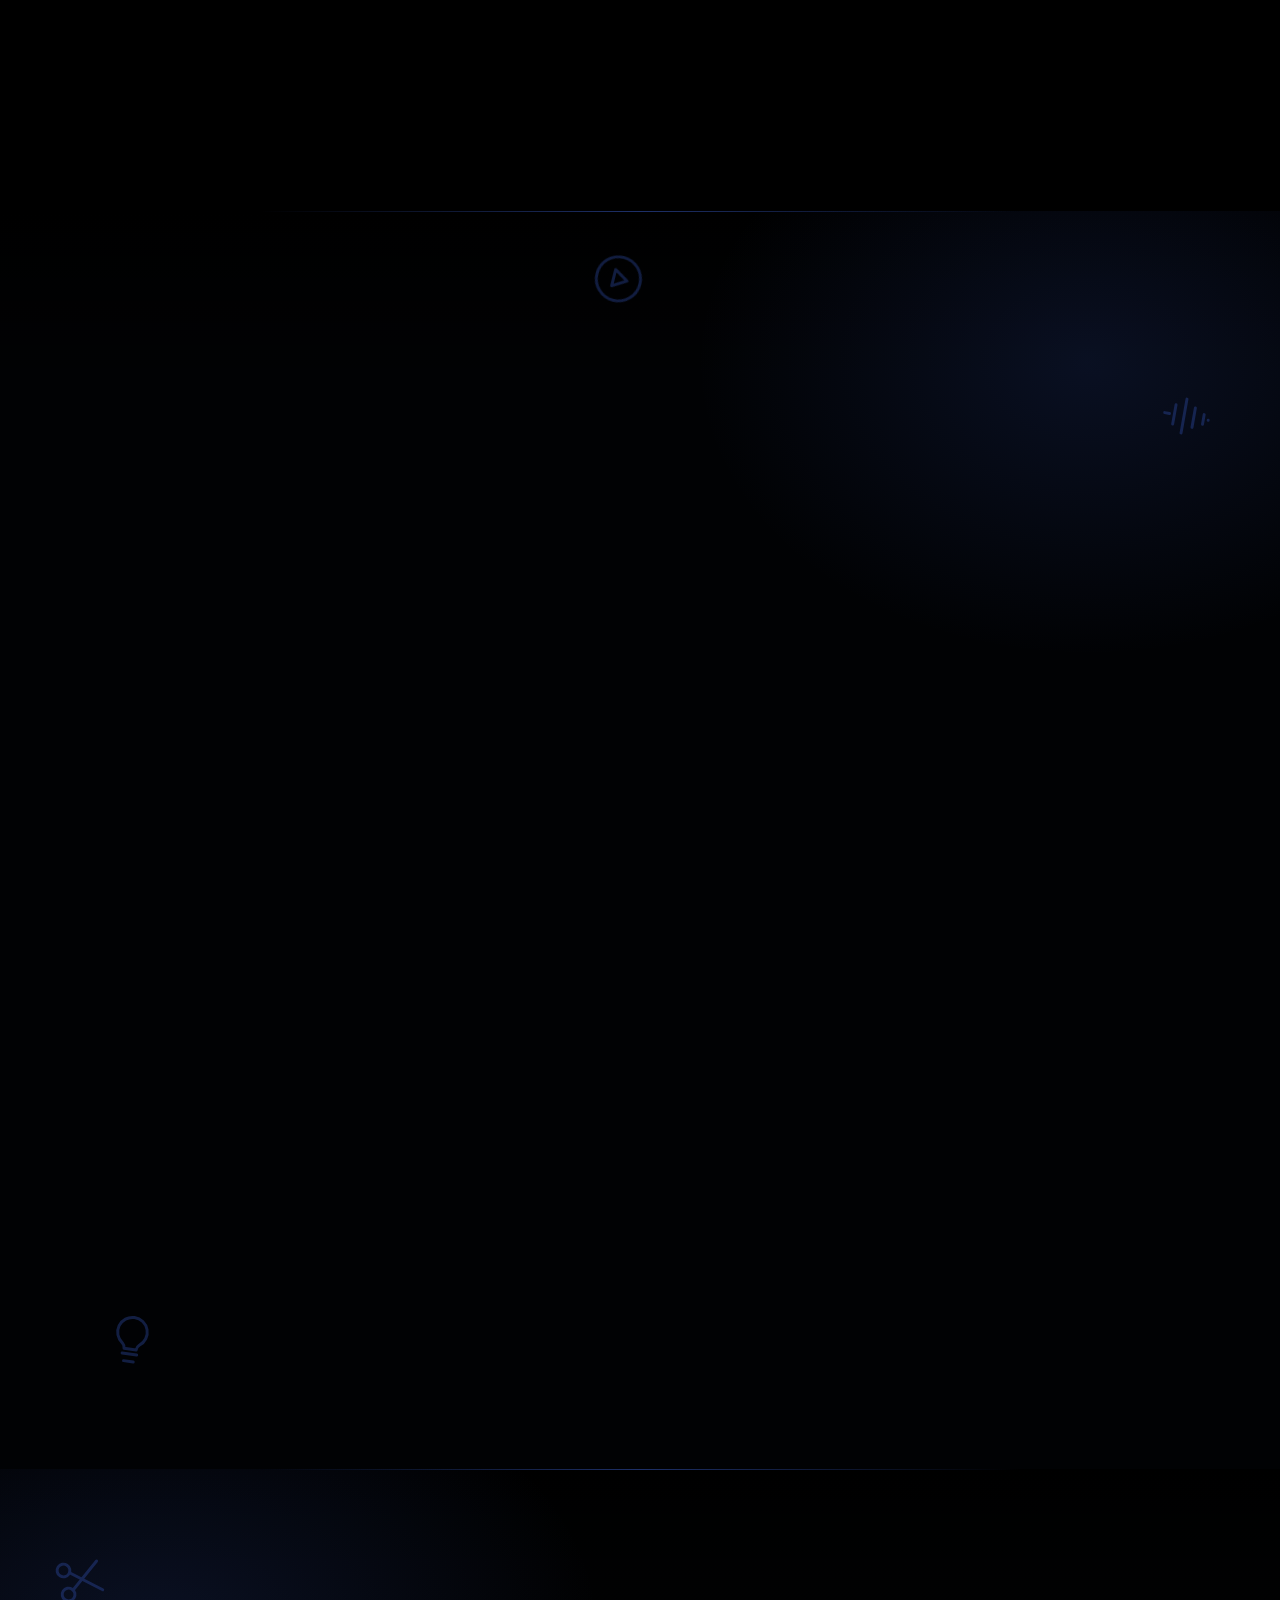
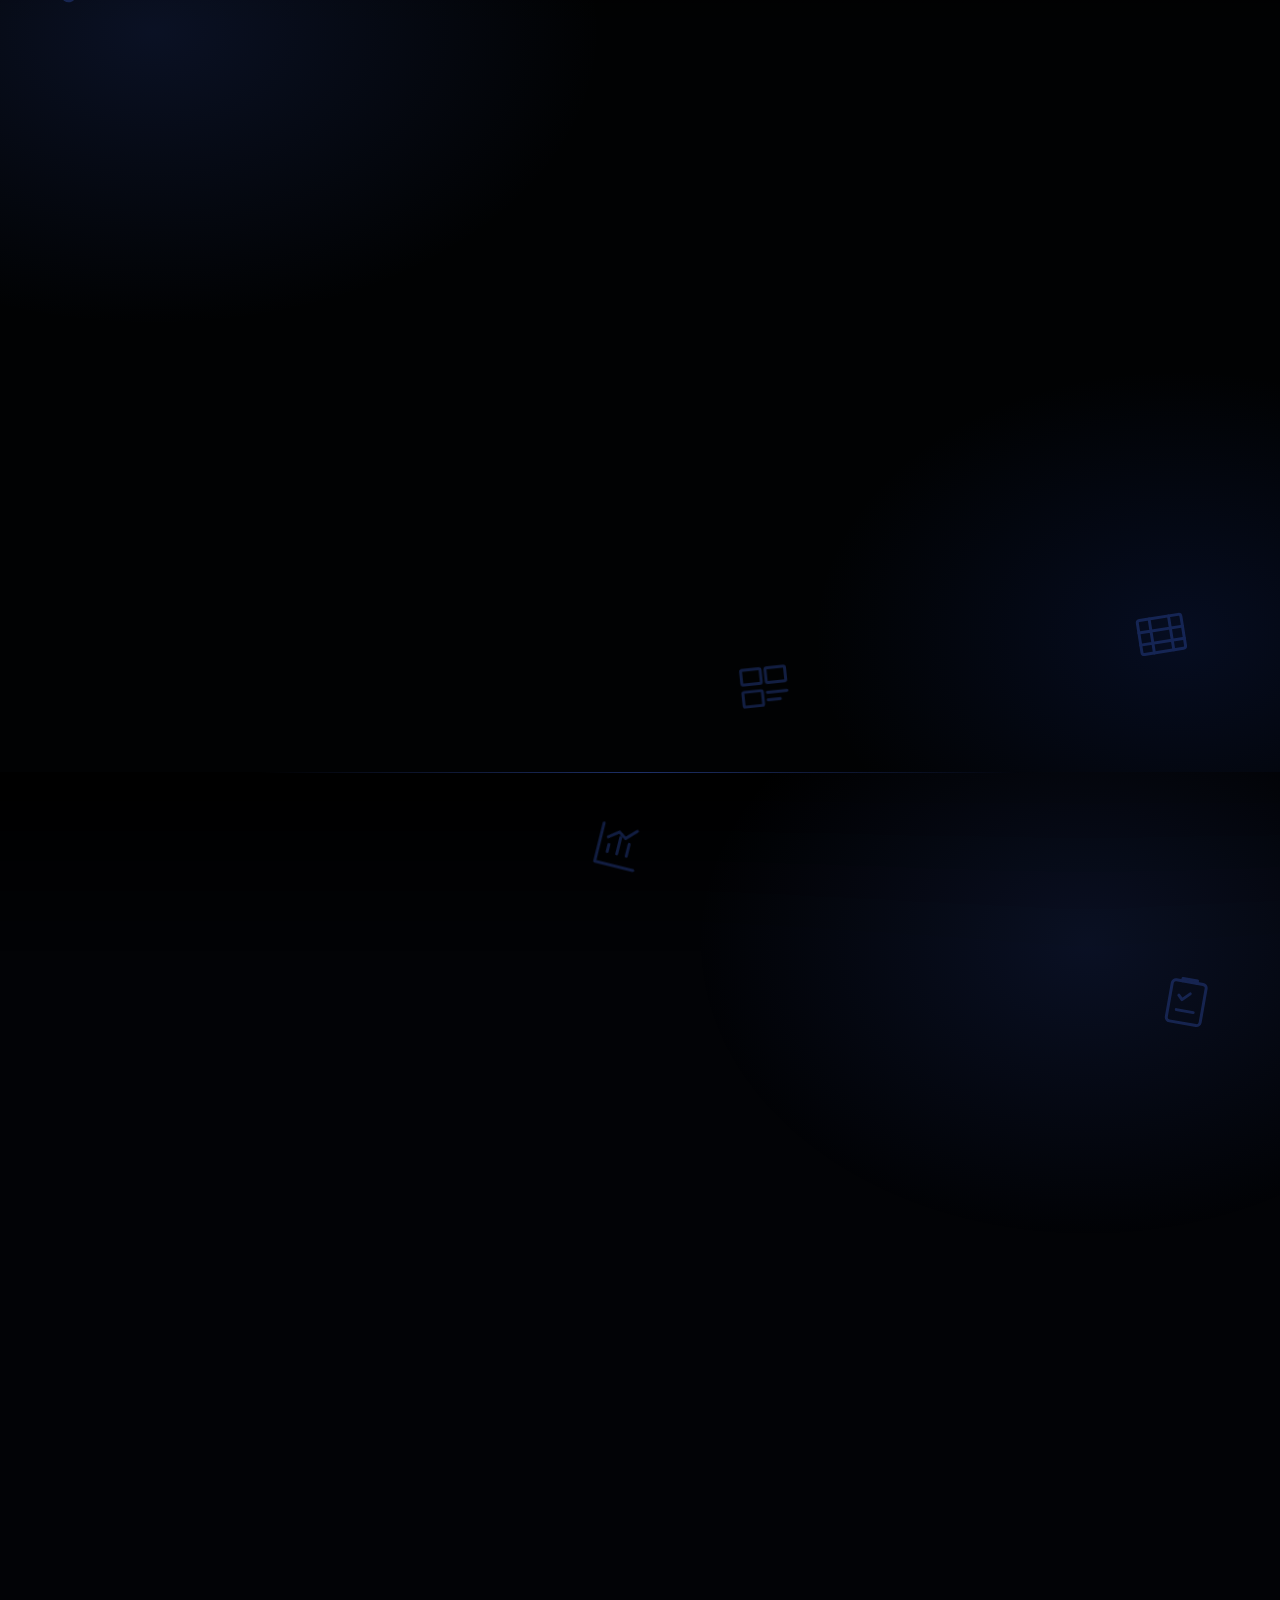
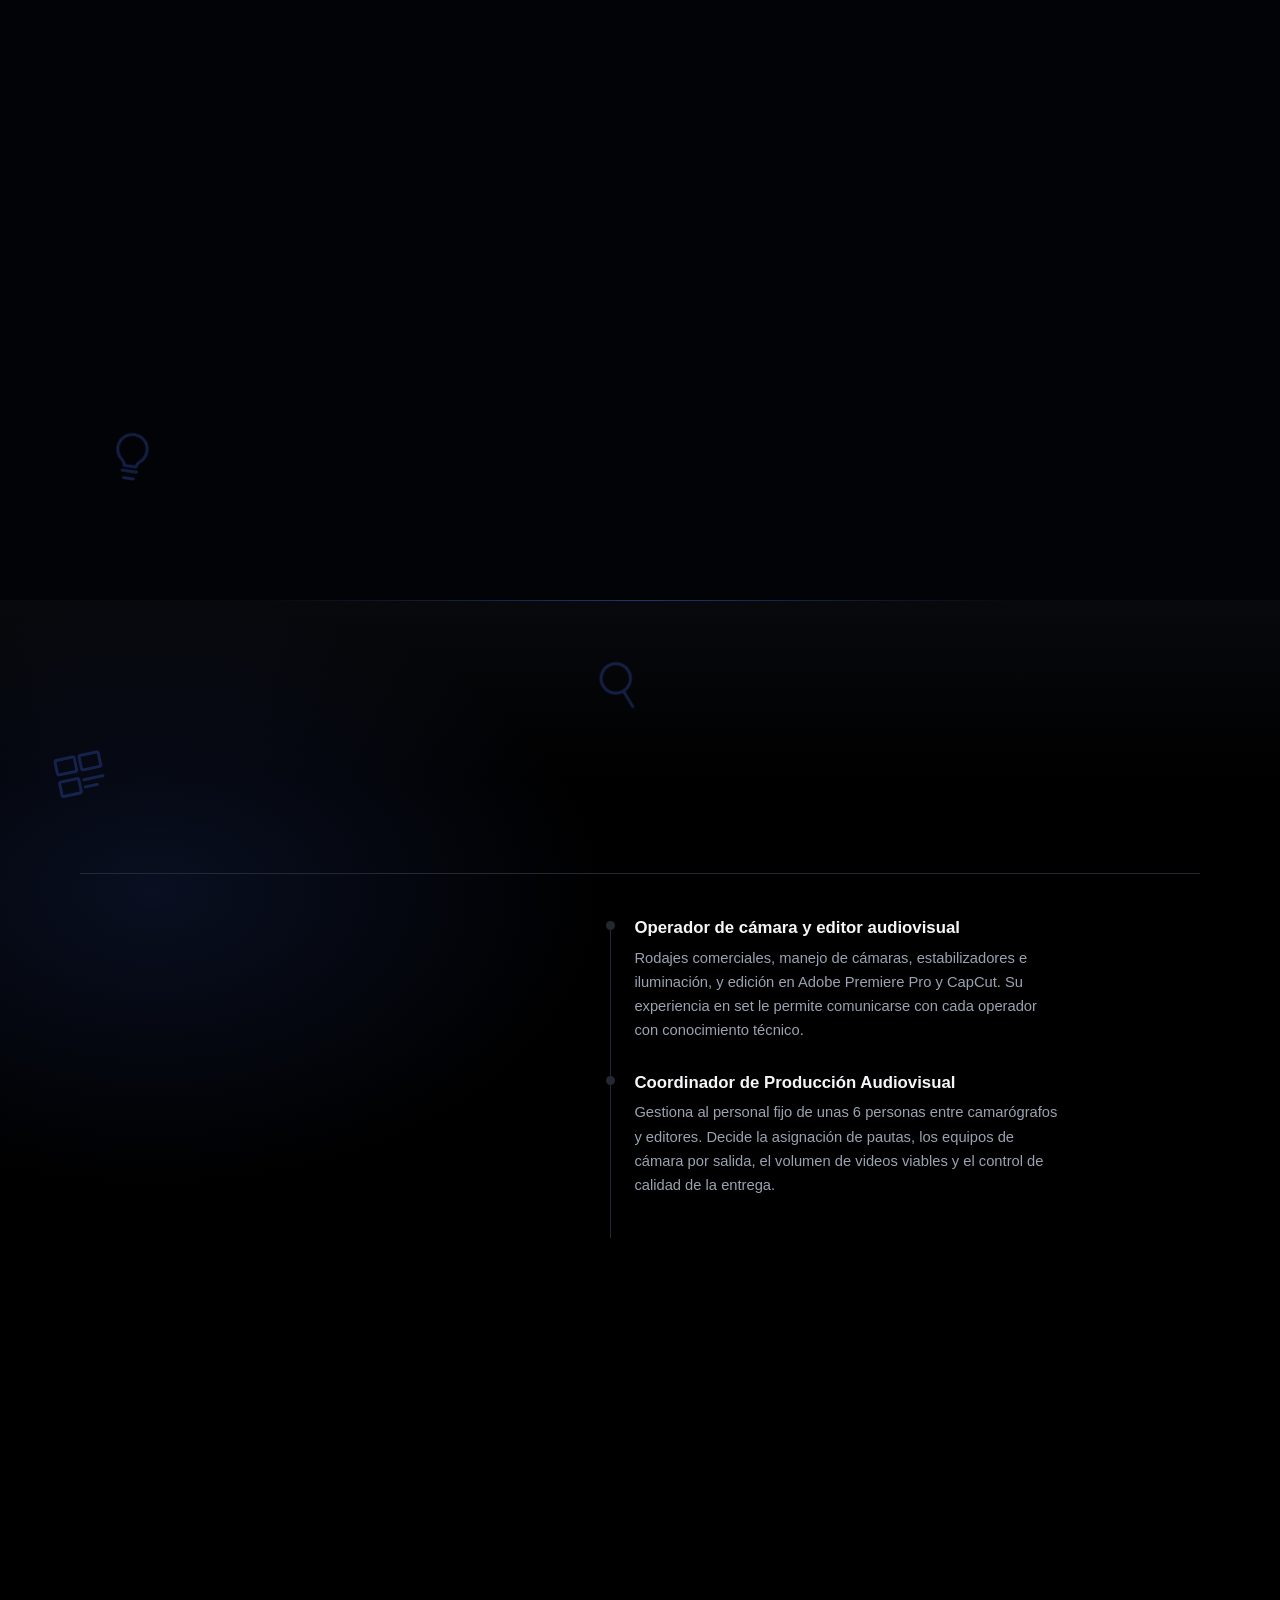
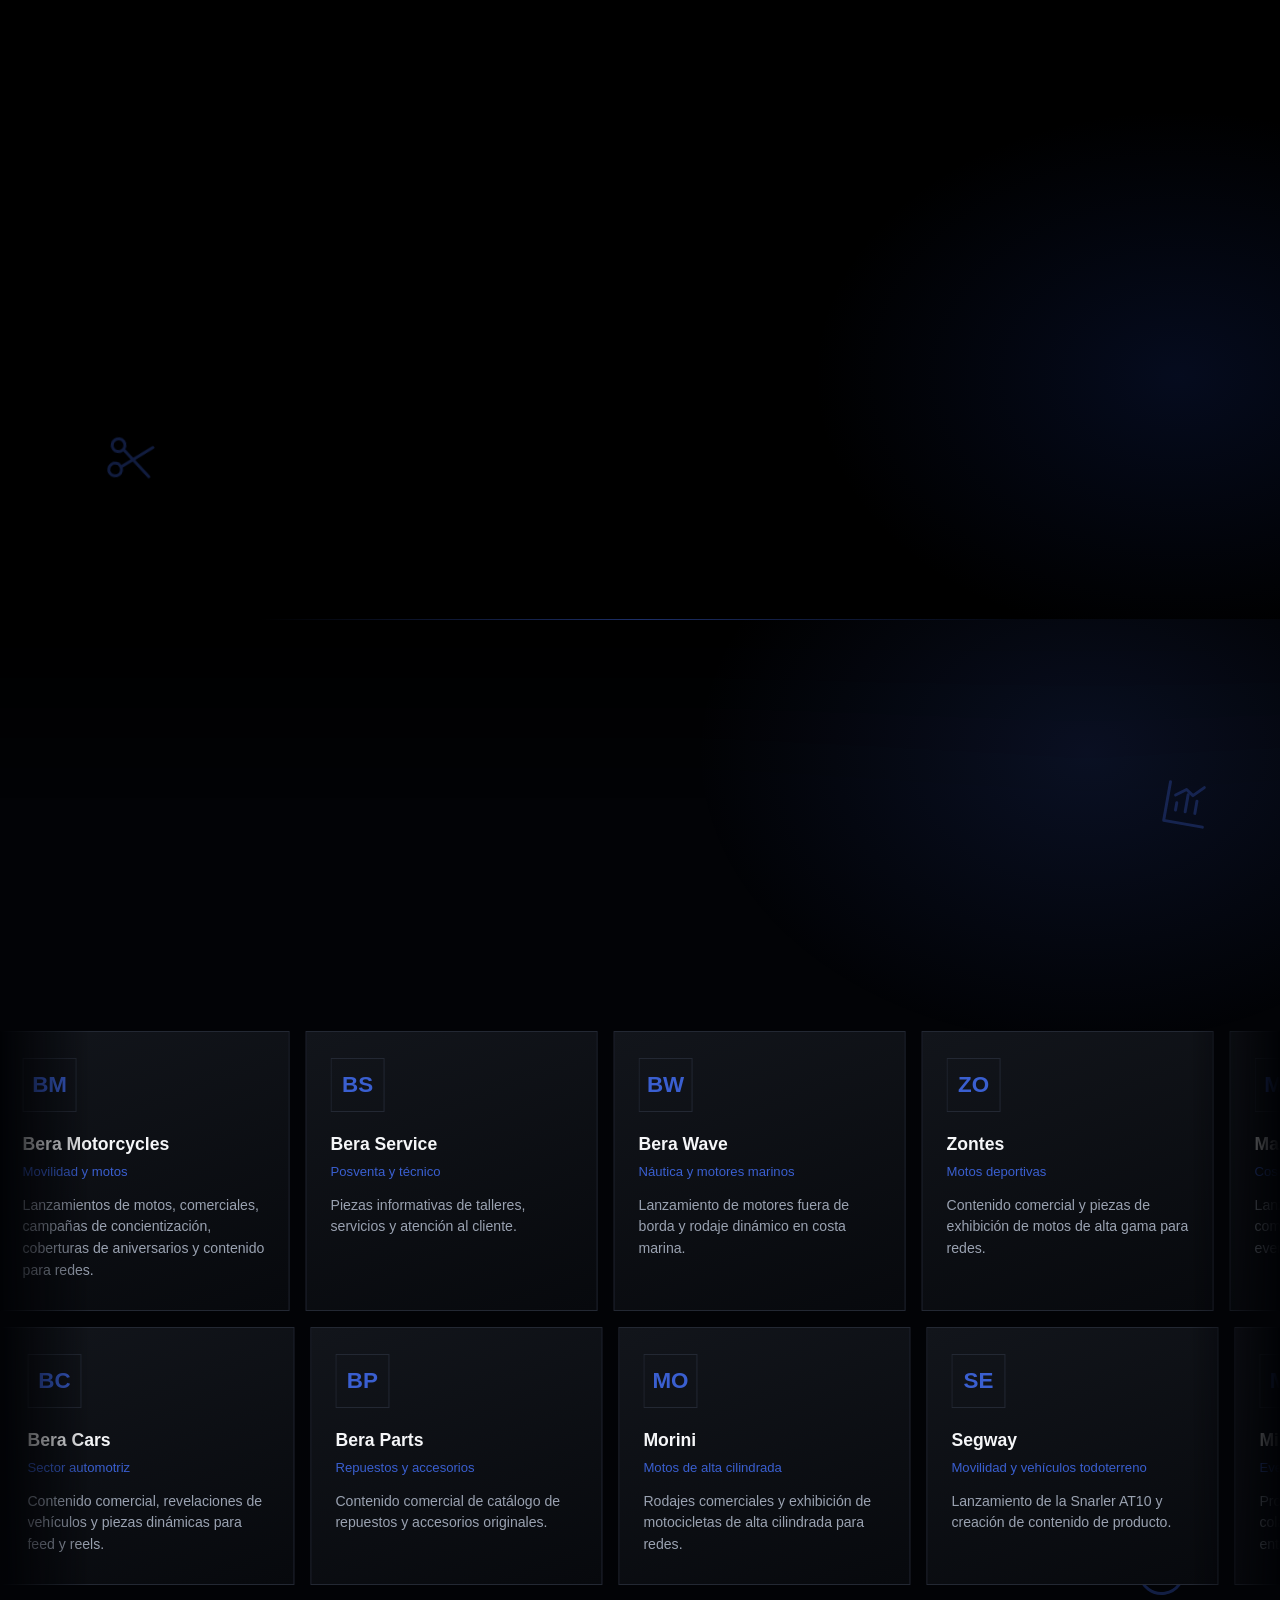
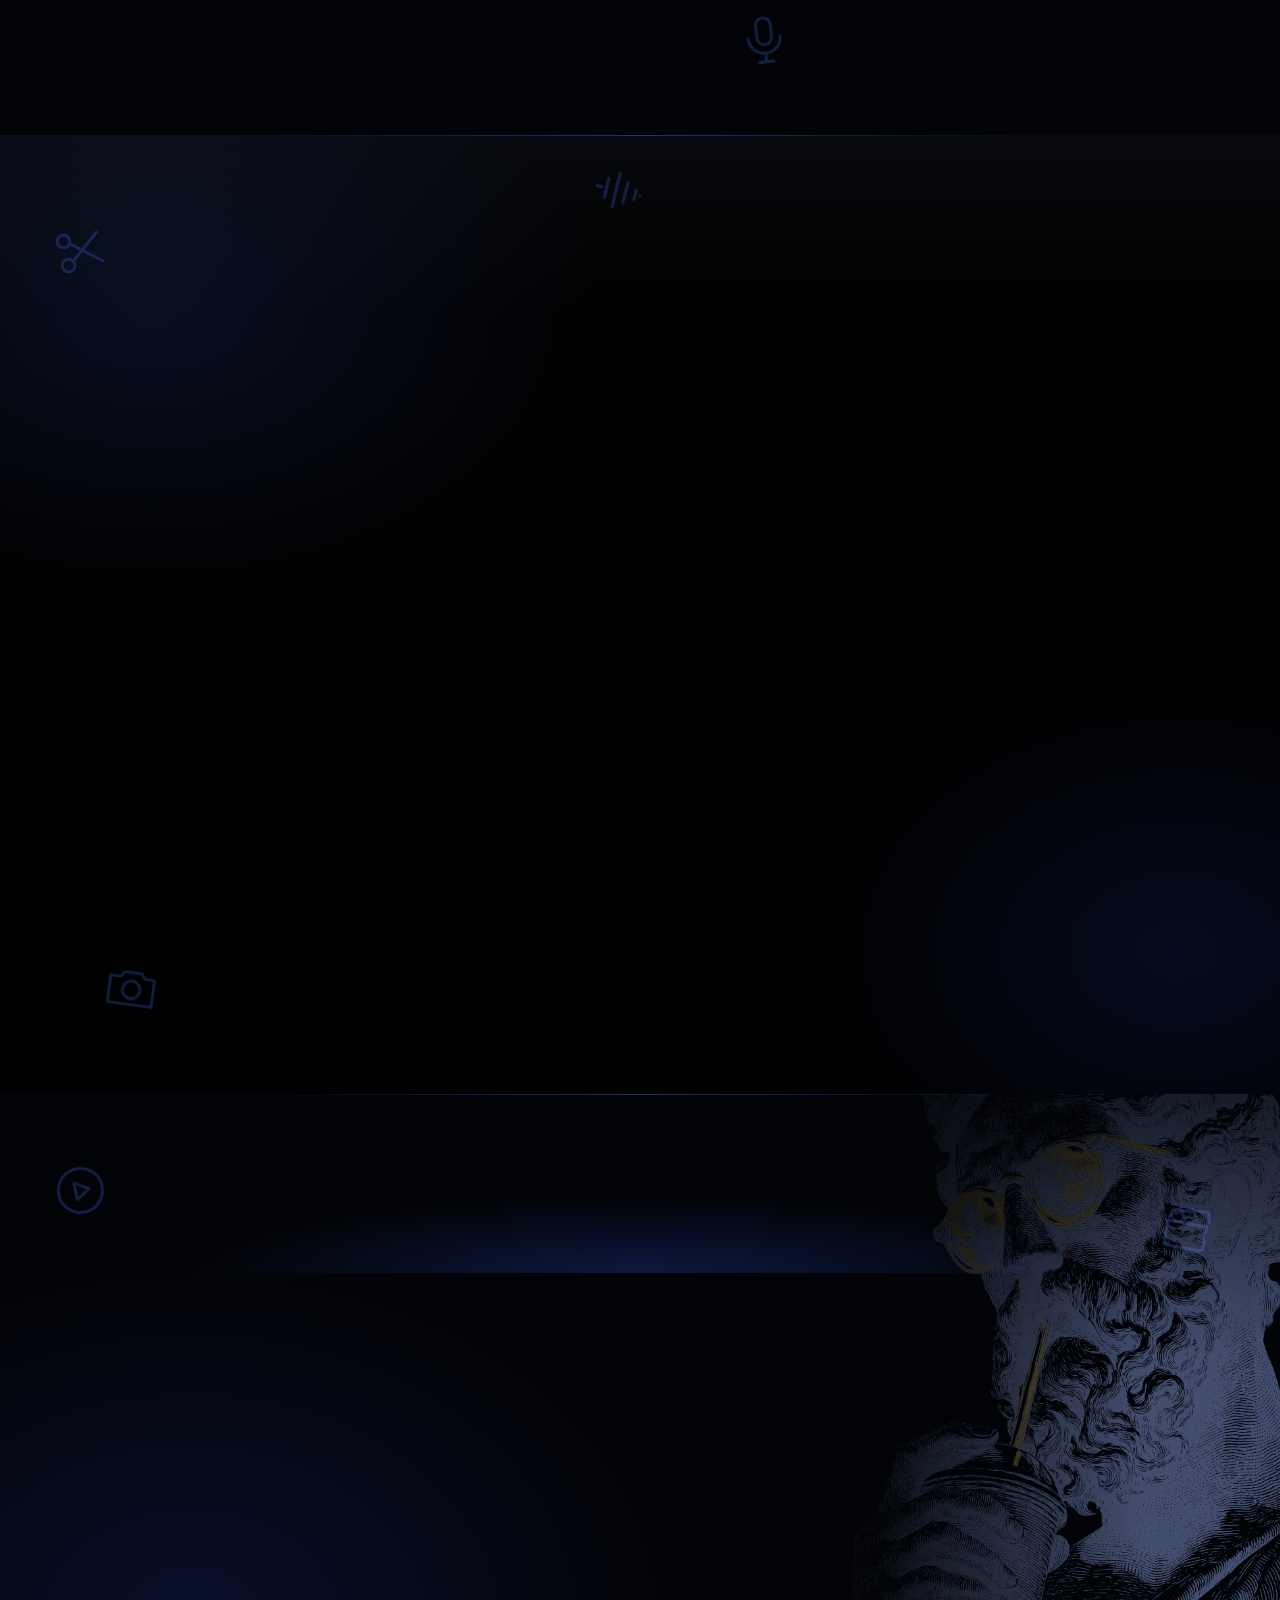
==== commit 10a3e969: "Fondo halftone generado por código (nítido), texto de Premiere sin frase de demostración - Sustituye" ====
--- a/index.html
+++ b/index.html
@@ -491,7 +491,7 @@
     <div class="mtxt">
       <span class="eyebrow" data-reveal>03 · Postproducción</span>
       <h2 data-reveal>Motion graphics <em>en Premiere</em></h2>
-      <p class="big" data-reveal>Pieza hecha por completo en Adobe Premiere Pro, creada para demostrar mi dominio de la herramienta.</p>
+      <p class="big" data-reveal>Pieza hecha por completo en Adobe Premiere&nbsp;Pro.</p>
       <p data-reveal>Animación de texto y elementos gráficos con keyframes, ritmo de cortes, sincronización con el audio y transiciones limpias, todo armado y montado dentro del mismo programa. Es la parte del oficio donde el detalle se nota: timing, jerarquía visual y un buen manejo de las transiciones.</p>
       <ul class="sk-tags" data-reveal><li>Animación de texto</li><li>Keyframes</li><li>Ritmo de cortes</li><li>Sincronía con el audio</li><li>Transiciones</li></ul>
     </div>
--- a/assets/css/styles.css
+++ b/assets/css/styles.css
@@ -143,7 +143,7 @@
 @media (max-width: 760px) { .scroll-cue { display: none; } .vctl { bottom: 20px; } }
 
 /* ---------- Métricas ---------- */
-.metrics { background: rgba(7,9,13,.72); padding: 0; border-bottom: 1px solid var(--steel); }
+.metrics { background: rgba(5,7,12,.5); padding: 0; border-bottom: 1px solid var(--steel); }
 .metrics ul { list-style: none; display: grid; grid-template-columns: repeat(4, 1fr); }
 .metrics li { padding: 40px 24px 40px 0; }
 .metrics li + li { padding-left: 24px; border-left: 1px solid var(--steel); }
@@ -287,7 +287,7 @@
 .metrics::before, .metrics::after { display: none; }
 
 /* ---------- Proyectos ---------- */
-.brands { background: rgba(7,9,13,.74); }
+.brands { background: rgba(5,7,12,.55); }
 .cards { display: grid; grid-template-columns: repeat(2, 1fr); gap: 44px 28px; }
 .card { display: block; width: 100%; }
 .card.wide { grid-column: 1 / -1; }
@@ -334,7 +334,7 @@
 .dlg-more { margin-top: 12px; font-family: var(--display); font-weight: 600; font-size: .85rem; letter-spacing: .06em; color: var(--blue-soft); padding: 4px 0; border-bottom: 1px solid transparent; }
 .dlg-more:hover { border-bottom-color: var(--blue-soft); }
 #gal-desc { white-space: pre-line; }
-.dlg-close { position: fixed; top: clamp(14px, 3vh, 26px); right: clamp(14px, 3vw, 32px); z-index: 4; display: inline-flex; align-items: center; gap: 10px; height: 44px; padding: 0 18px; border: 1px solid rgba(255,255,255,.18); border-radius: 999px; background: rgba(7,9,13,.72); -webkit-backdrop-filter: blur(10px); backdrop-filter: blur(10px); font-size: .82rem; font-weight: 500; letter-spacing: .08em; text-transform: uppercase; transition: border-color .3s, background .3s; }
+.dlg-close { position: fixed; top: clamp(14px, 3vh, 26px); right: clamp(14px, 3vw, 32px); z-index: 4; display: inline-flex; align-items: center; gap: 10px; height: 44px; padding: 0 18px; border: 1px solid rgba(255,255,255,.18); border-radius: 999px; background: rgba(5,7,12,.5); -webkit-backdrop-filter: blur(10px); backdrop-filter: blur(10px); font-size: .82rem; font-weight: 500; letter-spacing: .08em; text-transform: uppercase; transition: border-color .3s, background .3s; }
 .dlg-close b { font-weight: 400; font-size: 1rem; transition: transform .3s var(--ease); }
 .dlg-close:hover { border-color: var(--white); background: rgba(29,63,168,.85); }
 .dlg-close:hover b { transform: rotate(90deg); }
@@ -399,7 +399,7 @@
 }
 
 /* ---------- Sobre mí ---------- */
-.about { background: rgba(7,9,13,.74); }
+.about { background: rgba(5,7,12,.55); }
 .about .grid { display: grid; grid-template-columns: 0.8fr 1.4fr; gap: clamp(32px, 7vw, 100px); align-items: start; }
 .portrait { aspect-ratio: 4 / 5; overflow: hidden; background: var(--graphite); position: sticky; top: 96px; }
 .portrait img { width: 100%; height: 118%; object-fit: cover; object-position: 50% 20%; will-change: transform; }
@@ -466,7 +466,7 @@
 @media (max-width: 560px) { .skill-cards { grid-template-columns: 1fr; } .tools-head { margin-inline: 20px; } .tool { padding: 11px 20px 11px 14px; } }
 
 /* ---------- Contacto ---------- */
-.contact { text-align: center; padding-bottom: clamp(60px, 8vw, 100px); overflow: hidden; isolation: isolate; background: rgba(7,9,13,.7); }
+.contact { text-align: center; padding-bottom: clamp(60px, 8vw, 100px); overflow: hidden; isolation: isolate; background: rgba(5,7,12,.5); }
 .contact::before { content: ""; position: absolute; inset: 0; z-index: -1; background: radial-gradient(50% 60% at 50% 100%, rgba(29,63,168,.35), transparent 70%); }
 .contact h2 { font-size: clamp(2.6rem, 8vw, 6rem); font-weight: 800; letter-spacing: -0.035em; margin-bottom: 8px; }
 .contact .sub { font-family: var(--display); font-weight: 500; color: var(--mist); }
@@ -491,16 +491,14 @@
 /* Capa fija con textura azul oscurecida + viñeta; las secciones la dejan ver con fondos translúcidos */
 body::before { content: ""; position: fixed; inset: 0; z-index: -1; pointer-events: none;
   background:
-    radial-gradient(120% 80% at 50% -10%, rgba(29,63,168,.35), transparent 60%),
-    radial-gradient(90% 70% at 50% 120%, rgba(0,0,0,.85), transparent 70%),
-    linear-gradient(rgba(0,0,0,.45), rgba(0,0,0,.45)),
-    url("../img/bg-grunge.webp") center / cover no-repeat;
+    radial-gradient(110% 60% at 50% -8%, rgba(29,63,168,.22), transparent 62%),
+    radial-gradient(80% 50% at 100% 100%, rgba(29,63,168,.12), transparent 65%),
+    url("../img/bg-halftone-port.webp") center / cover no-repeat;
   background-color: var(--black); }
+/* Trama generada por código (nítida): versión horizontal para pantallas anchas */
+@media (min-aspect-ratio: 1/1) { body::before { background-image: radial-gradient(110% 60% at 50% -8%, rgba(29,63,168,.22), transparent 62%), radial-gradient(80% 50% at 100% 100%, rgba(29,63,168,.12), transparent 65%), url("../img/bg-halftone-land.webp"); } }
 /* La capa de iconos/trama vive dentro de cada sección y no captura clics */
 .deco-layer { position: absolute; inset: 0; overflow: hidden; pointer-events: none; z-index: 0; }
-.deco-layer.ht::before { content: ""; position: absolute; inset: 0; background: url("../img/bg-halftone.webp") center / 460px auto repeat; opacity: .16;
-  -webkit-mask-image: linear-gradient(115deg, #000 0%, transparent 45%, transparent 60%, #000 100%);
-  mask-image: linear-gradient(115deg, #000 0%, transparent 45%, transparent 60%, #000 100%); }
 .deco-layer.glow-a { background: radial-gradient(640px 420px at 12% 18%, rgba(58,95,208,.16), transparent 70%), radial-gradient(520px 380px at 92% 85%, rgba(29,63,168,.18), transparent 70%); }
 .deco-layer.glow-c { background: radial-gradient(700px 520px at 15% 70%, rgba(29,63,168,.22), transparent 70%); }
 .deco-layer.glow-b { background: radial-gradient(560px 420px at 85% 12%, rgba(58,95,208,.15), transparent 70%); }
@@ -561,7 +559,7 @@
 @media (prefers-reduced-motion: reduce) { .vp-big { animation: none; } .vp-spin { animation-duration: 1.6s; } }
 
 /* ---------- Secciones: videos con IA y motion graphics ---------- */
-.ia { background: rgba(7,9,13,.62); }
+.ia { background: rgba(5,7,12,.35); }
 .vgrid { display: grid; grid-template-columns: repeat(4, 1fr); gap: 20px; margin-top: 8px; }
 .vcard { display: flex; flex-direction: column; background: linear-gradient(170deg, rgba(18,21,27,.92), rgba(7,9,13,.92)); border: 1px solid var(--steel); border-top: 2px solid var(--blue-soft); transition: transform .4s var(--ease), border-color .3s, box-shadow .4s; }
 .vcard:hover { transform: translateY(-4px); border-color: var(--blue-soft); box-shadow: 0 24px 60px -28px rgba(29,63,168,.7); }
@@ -574,7 +572,7 @@
 .vc-info h3 { font-family: var(--display); font-weight: 700; font-size: 1.05rem; line-height: 1.2; }
 .vc-client { display: block; margin-top: 4px; font-family: var(--display); font-weight: 500; font-size: .82rem; color: #c3c9d6; }
 .vc-info p { margin-top: 10px; color: var(--mist); font-size: .88rem; line-height: 1.55; }
-.motion { background: rgba(7,9,13,.5); }
+.motion { background: rgba(5,7,12,.3); }
 .mgrid { display: grid; grid-template-columns: minmax(240px, 340px) 1fr; gap: clamp(32px, 7vw, 100px); align-items: center; }
 .mvid { border: 1px solid var(--steel); box-shadow: 0 40px 90px -40px rgba(29,63,168,.65); }
 .mtxt h2 { margin-bottom: 24px; }
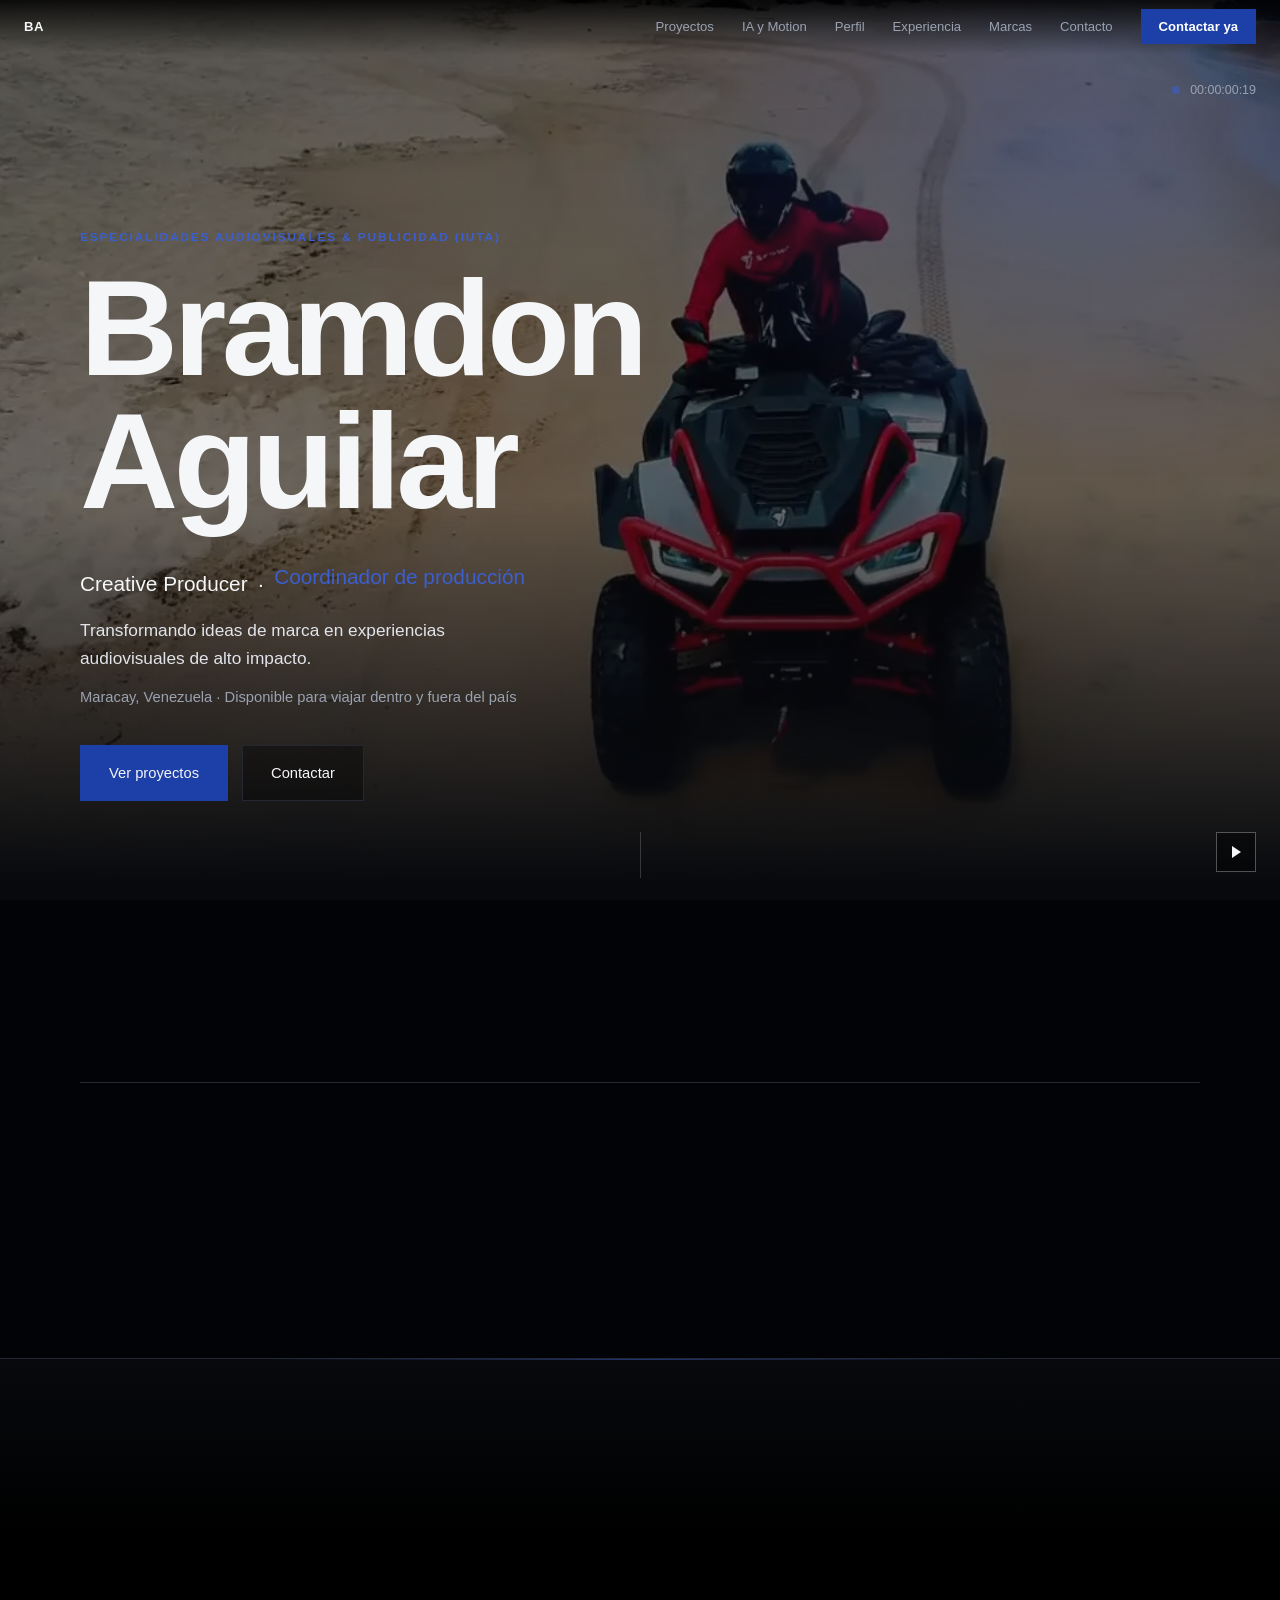
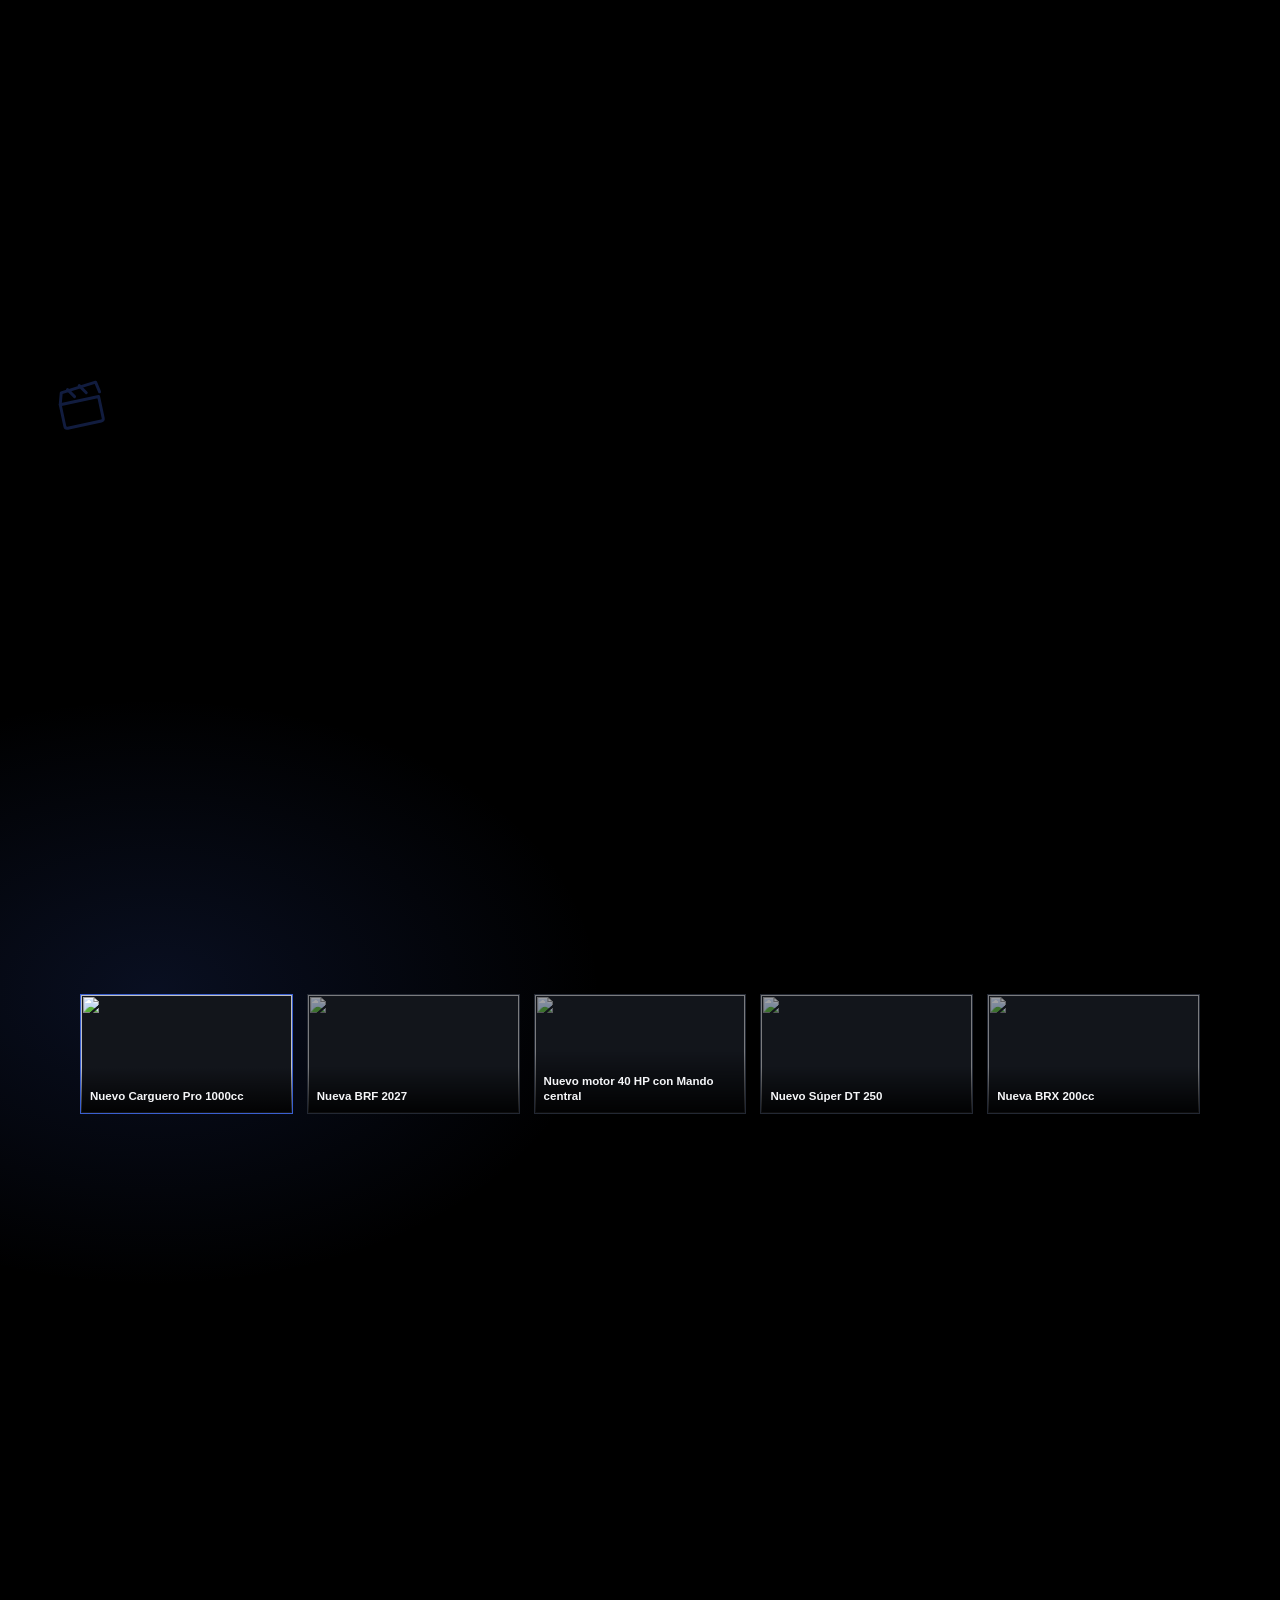
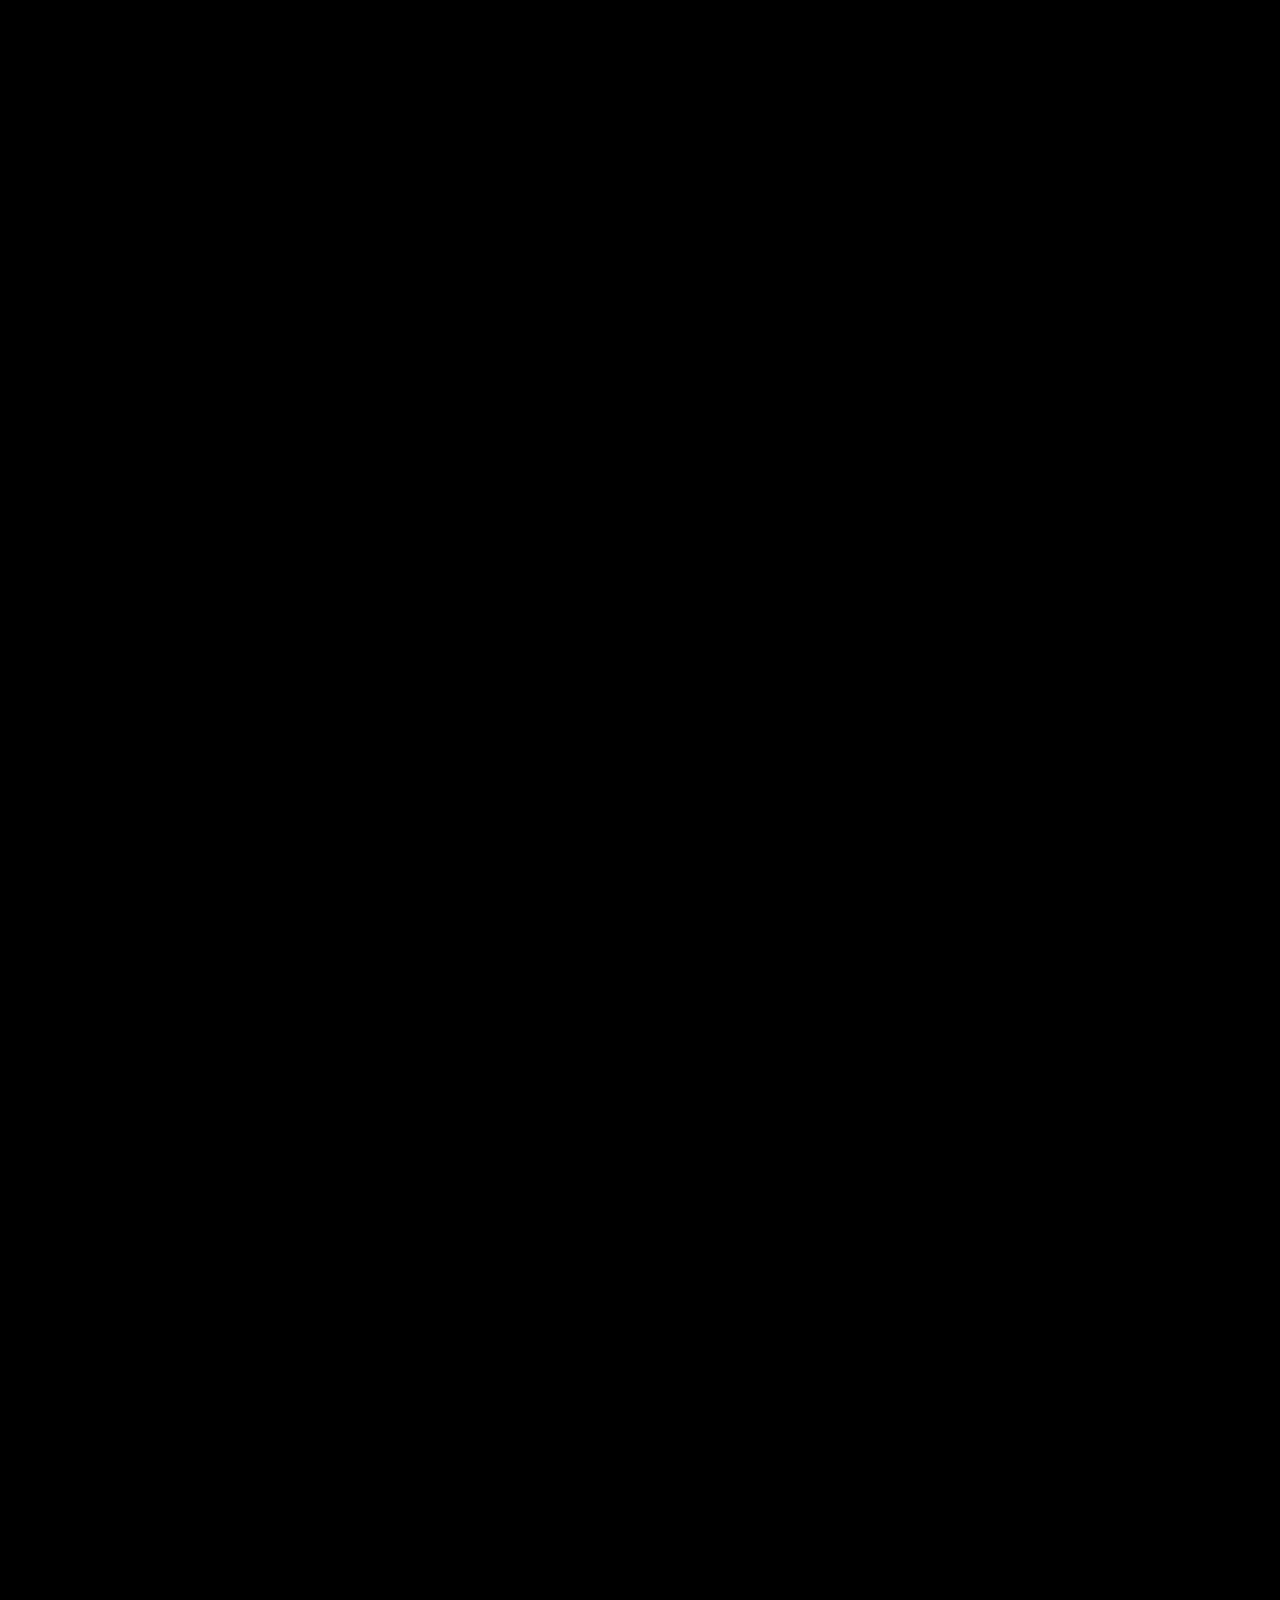
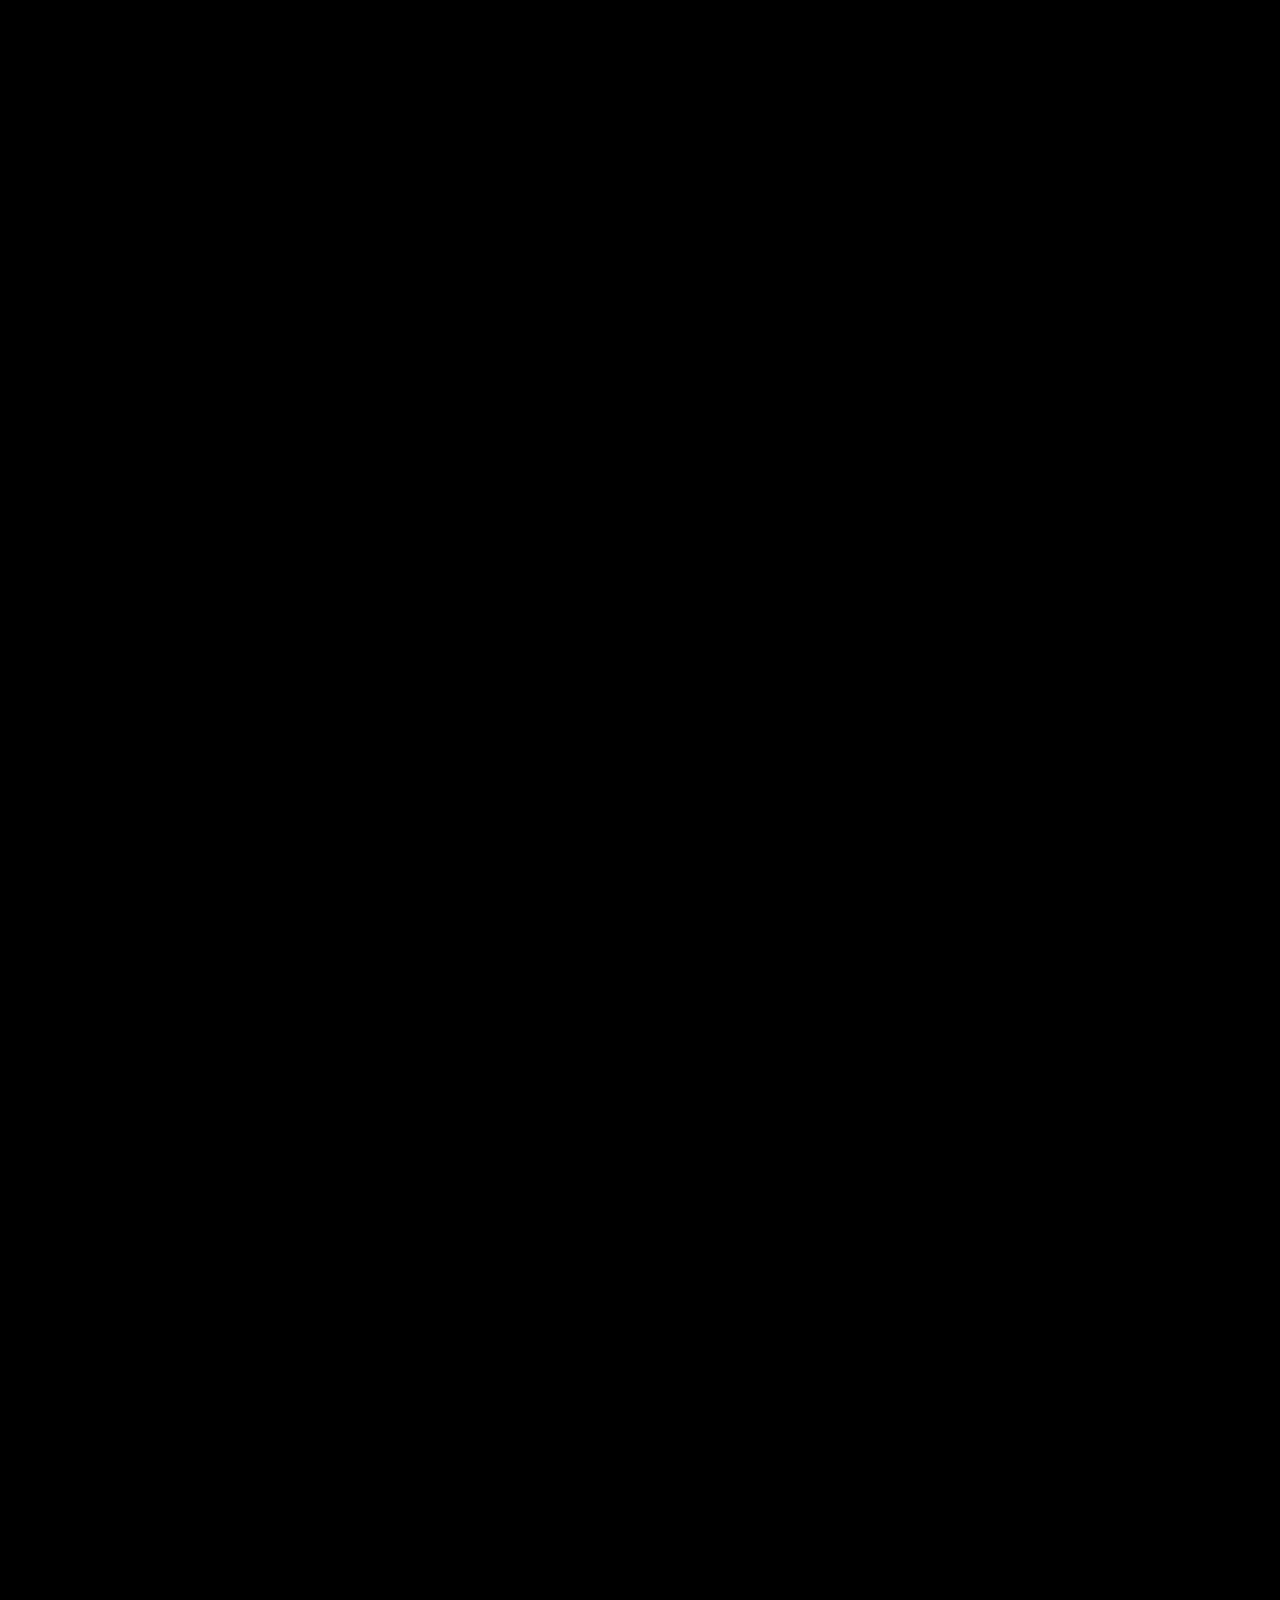
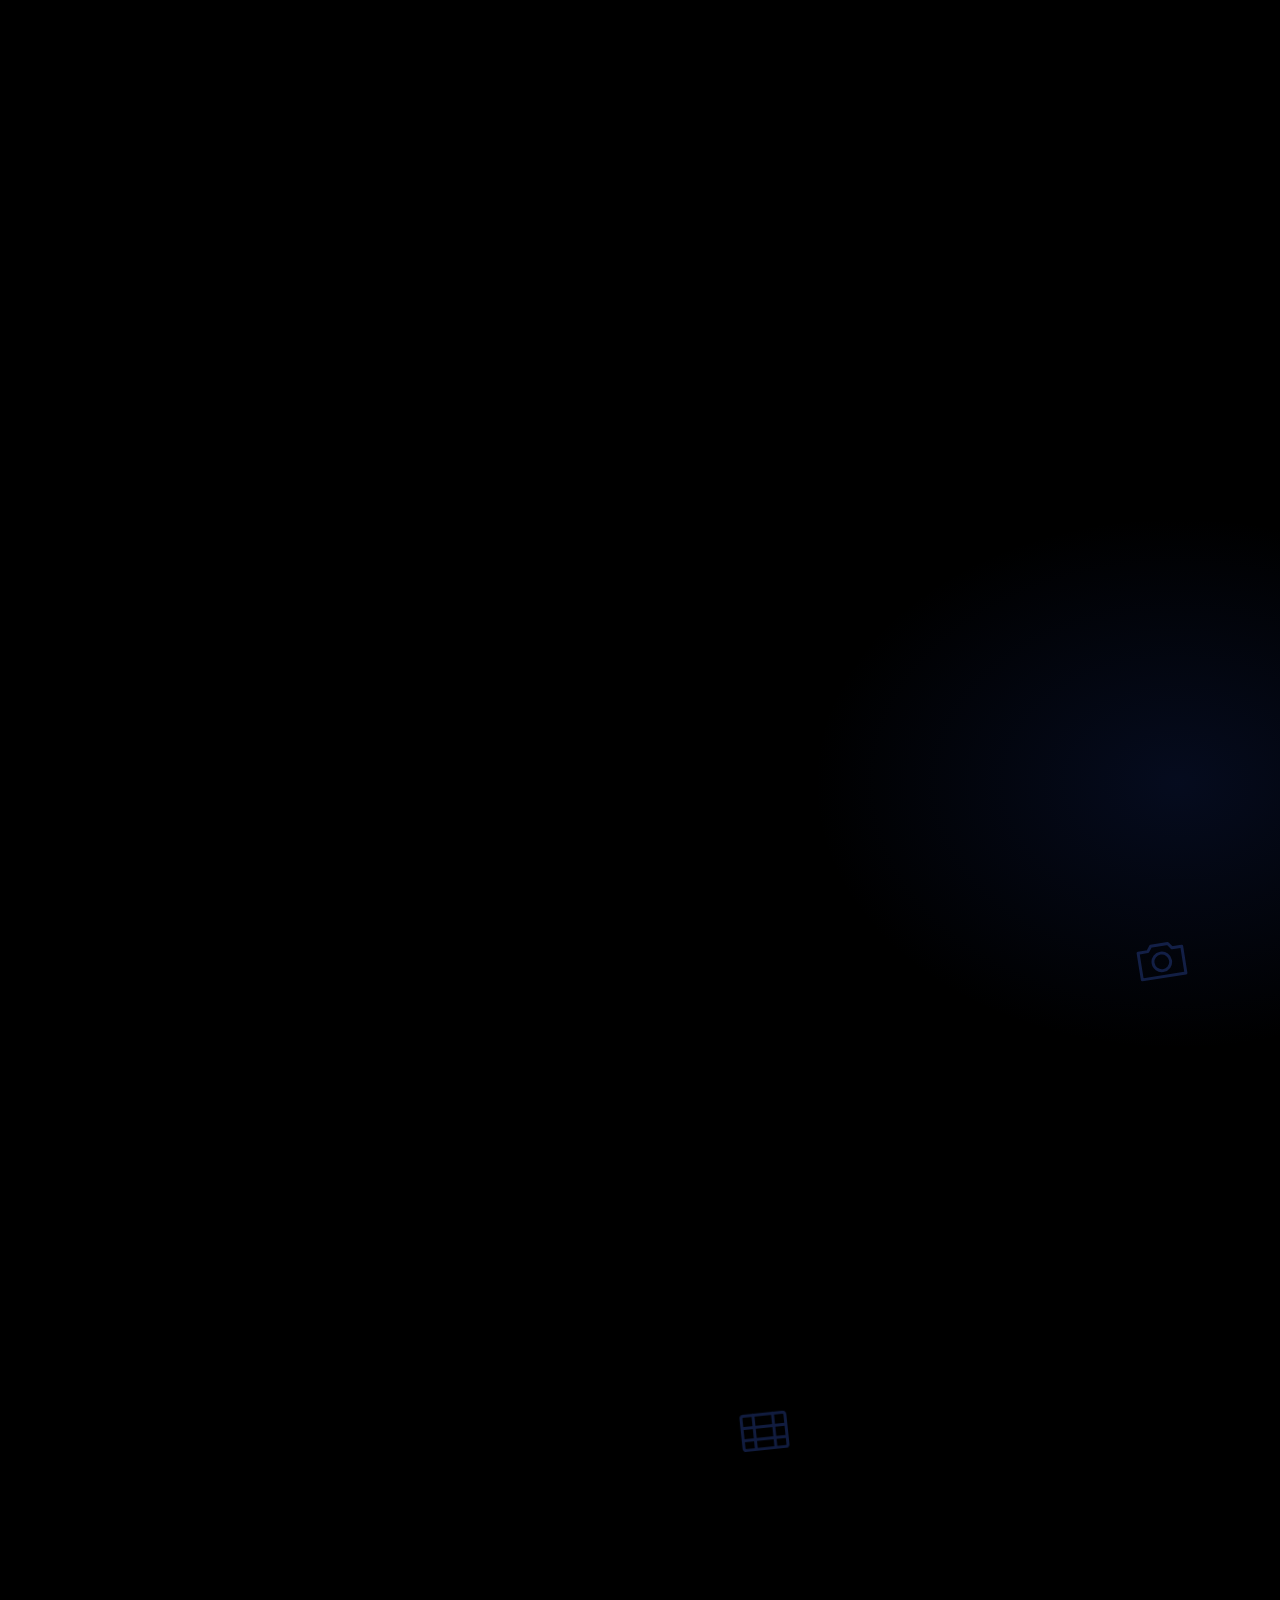
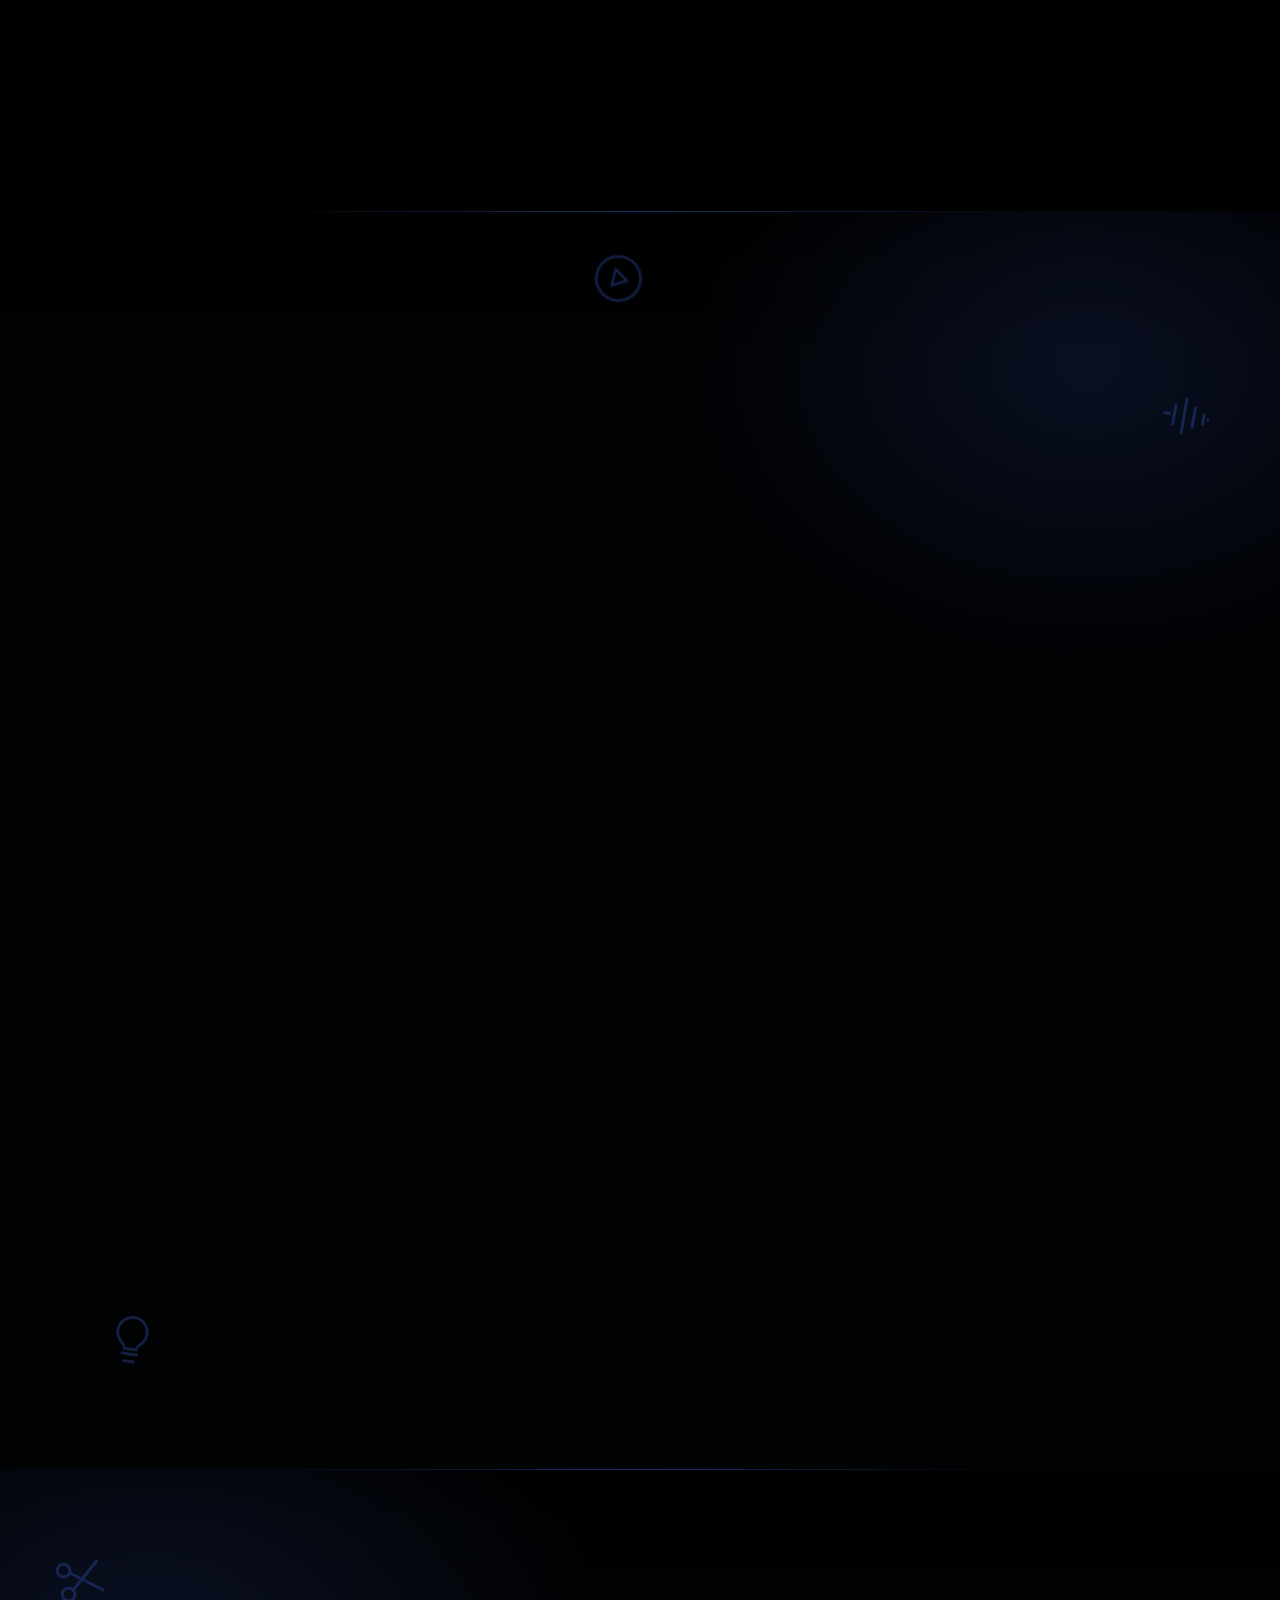
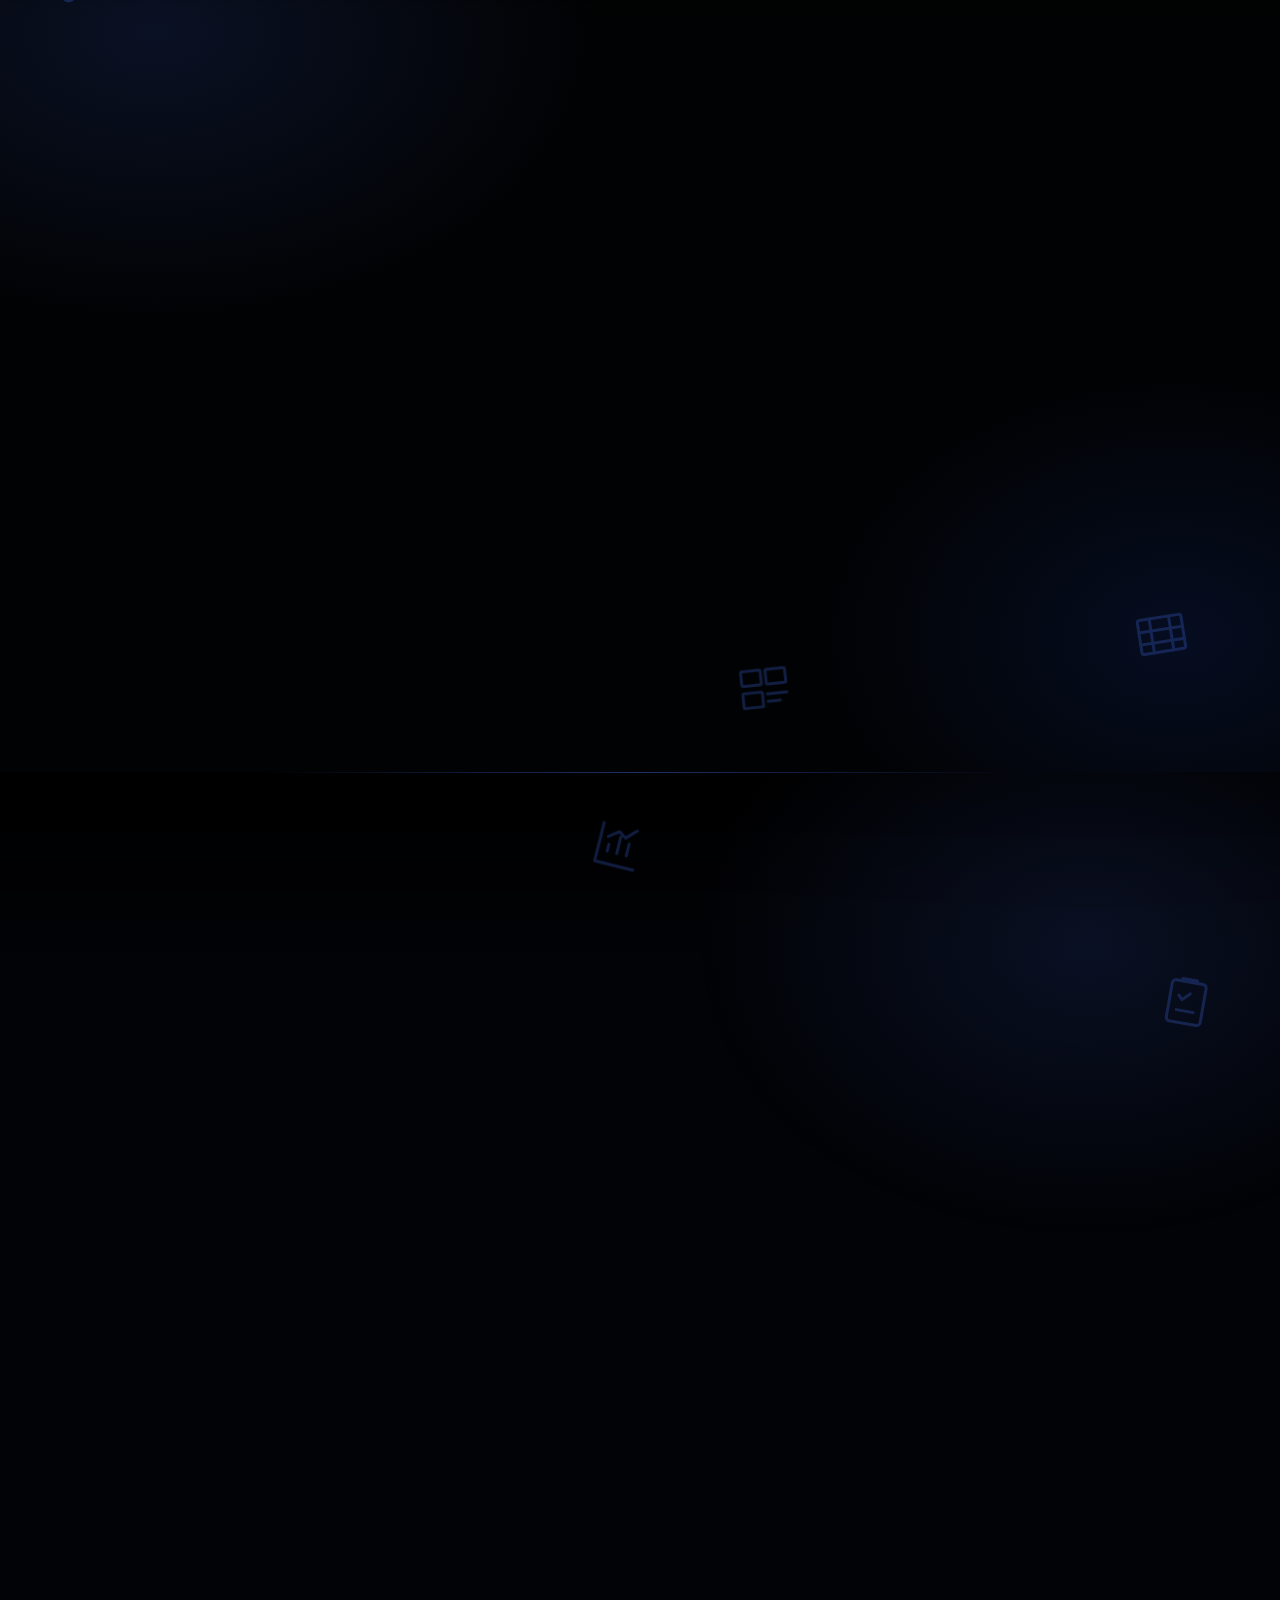
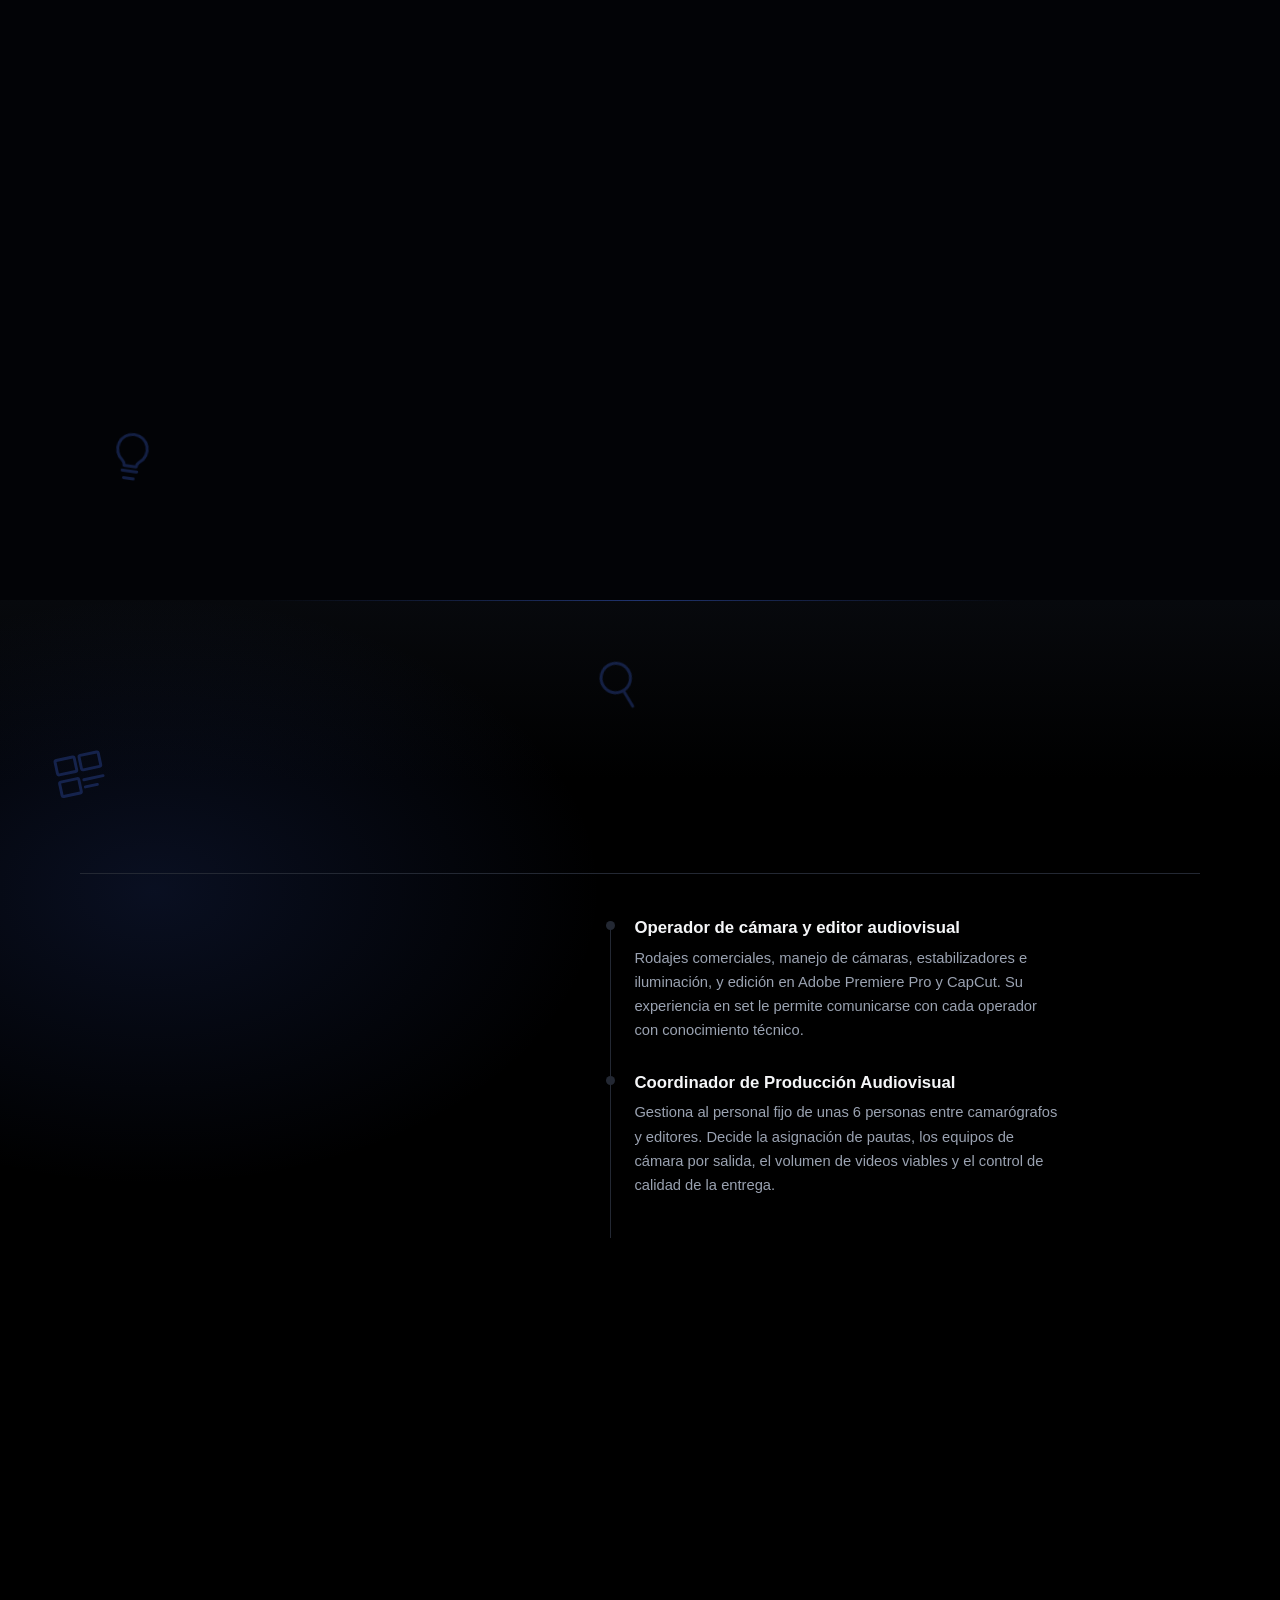
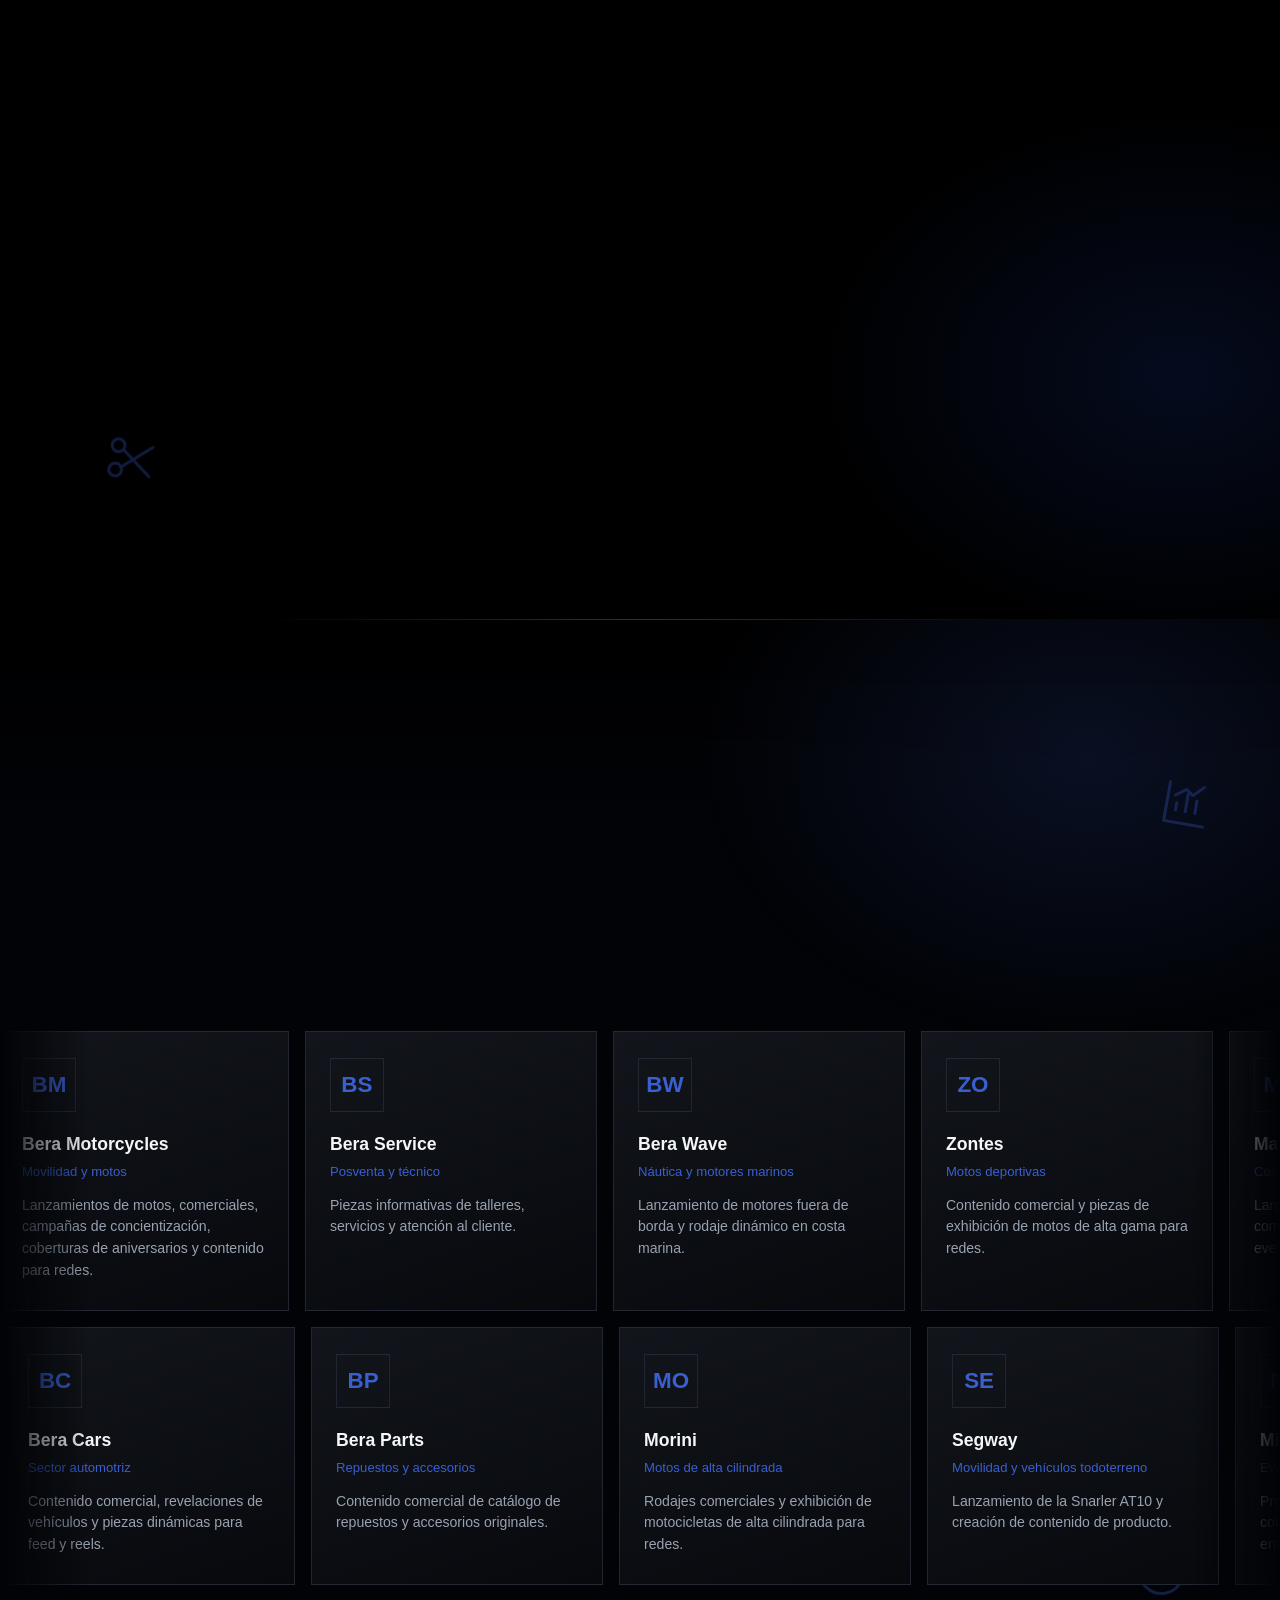
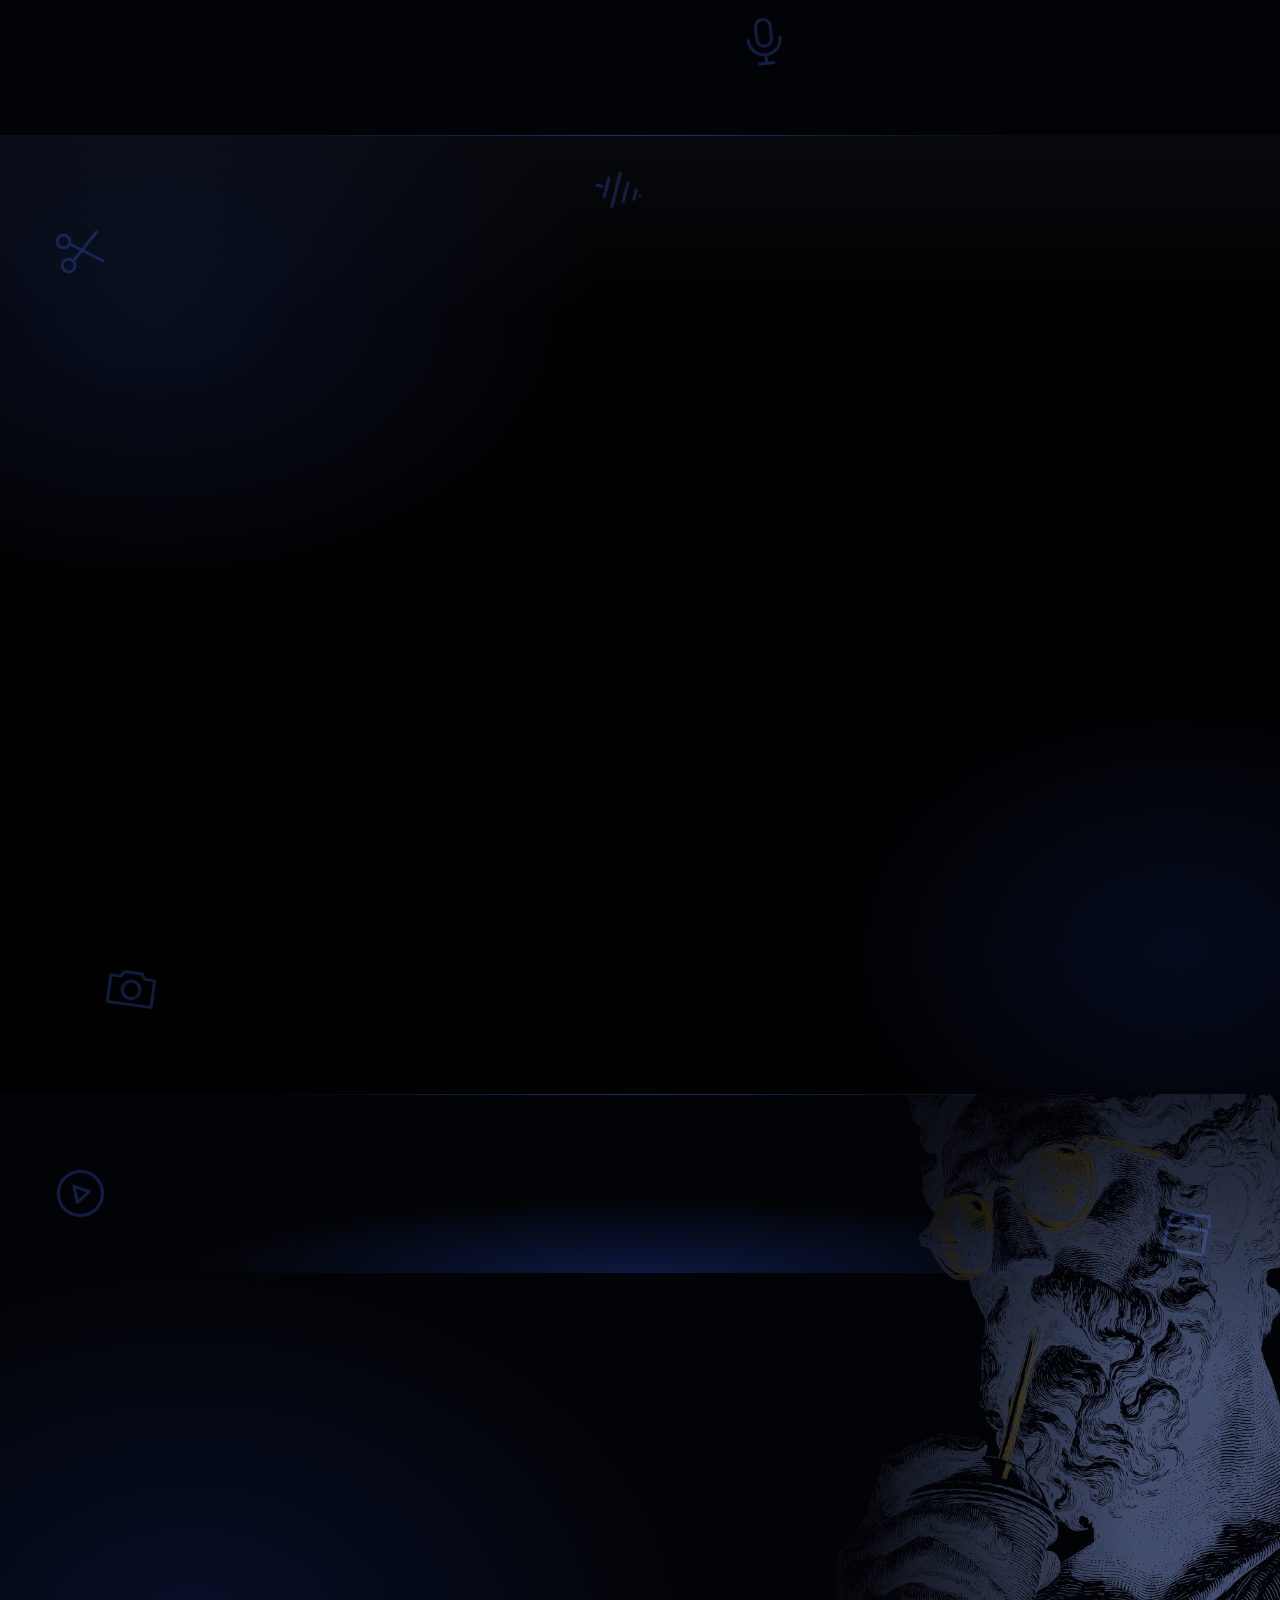
==== commit 066cbb0d: "Add aguidev development credit to Bramdon portfolio" ====
--- a/index.html
+++ b/index.html
@@ -772,6 +772,7 @@
       <a class="btn" href="https://instagram.com/Bramdon.mj" target="_blank" rel="noopener" data-magnet>@Bramdon.mj</a>
     </div>
     <footer>Maracay, Venezuela</footer>
+    <p class="aguidev-credit">Desarrollado por <a href="https://aguilarzrw.github.io/portafolio-web/" target="_blank" rel="noopener noreferrer" aria-label="aguidev, soluciones digitales">aguidev <span aria-hidden="true">&lt;/&gt;</span></a></p>
   </div>
 </section>
 
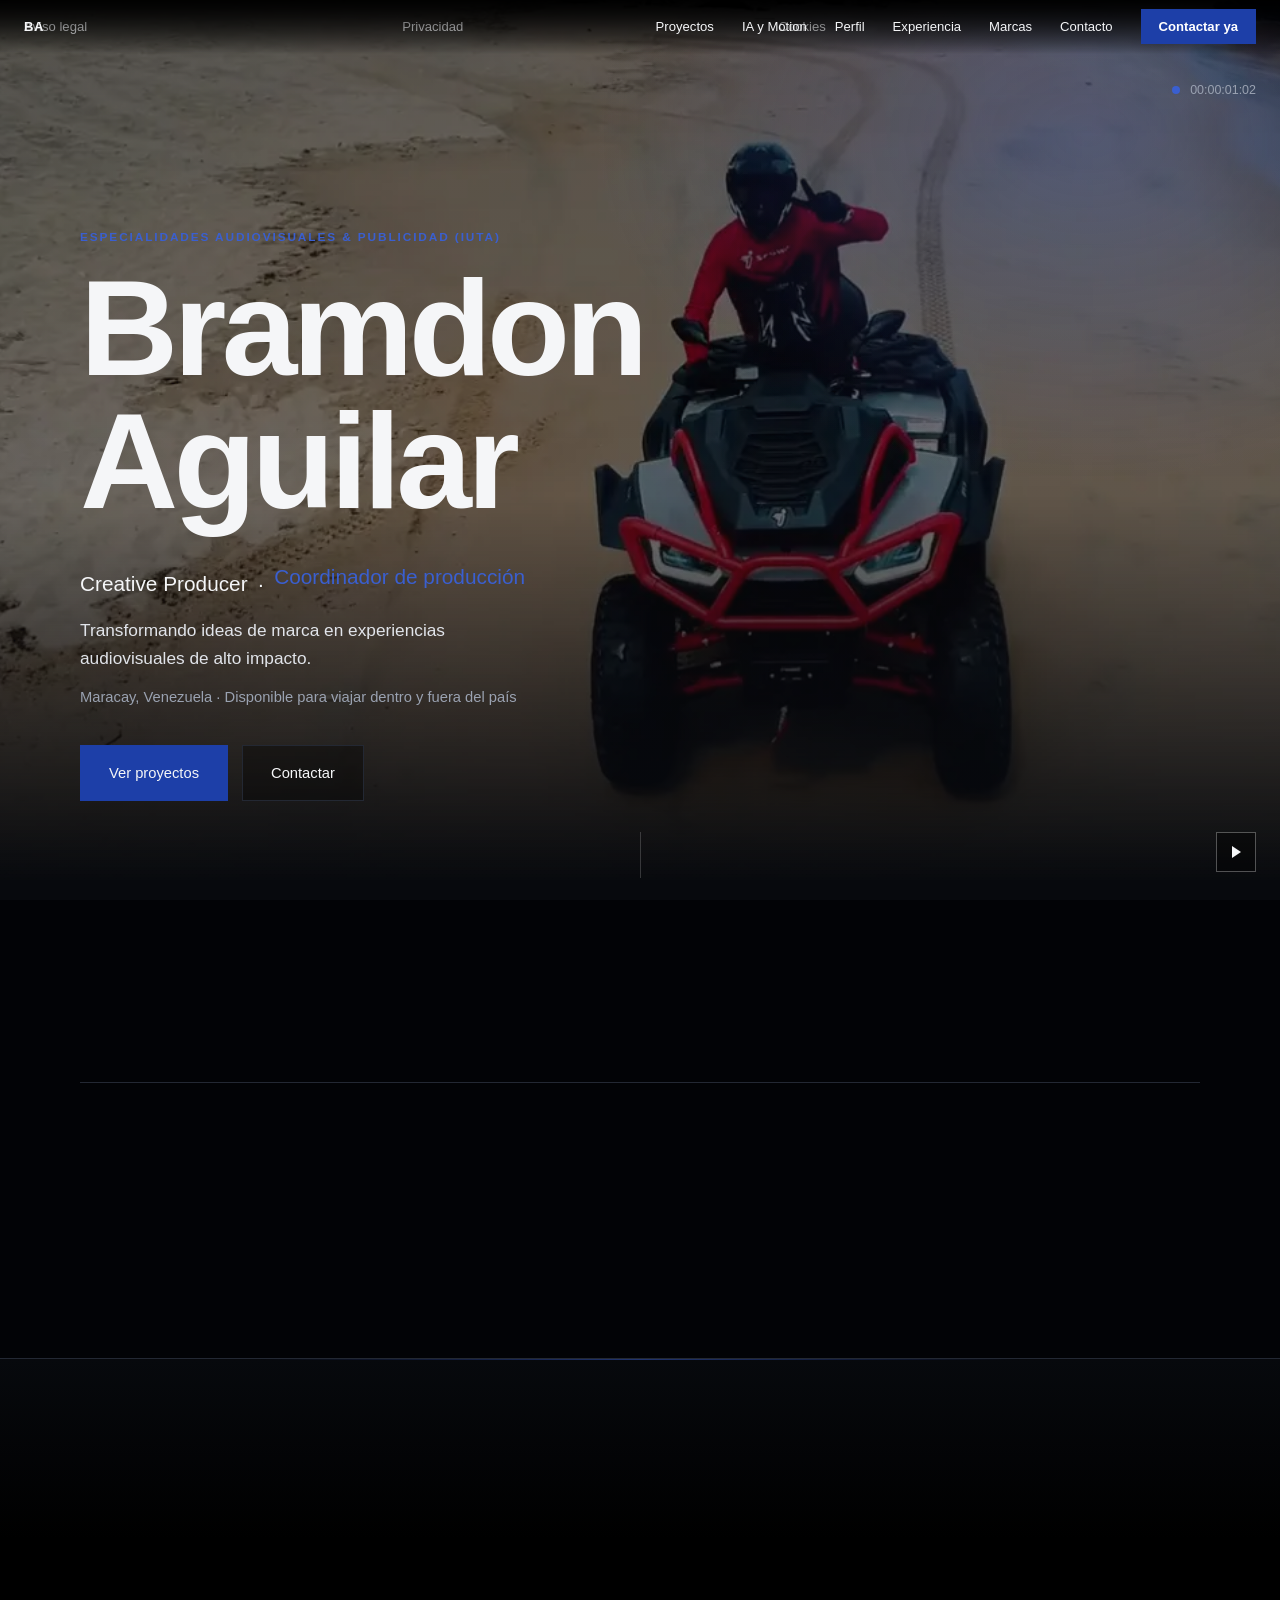
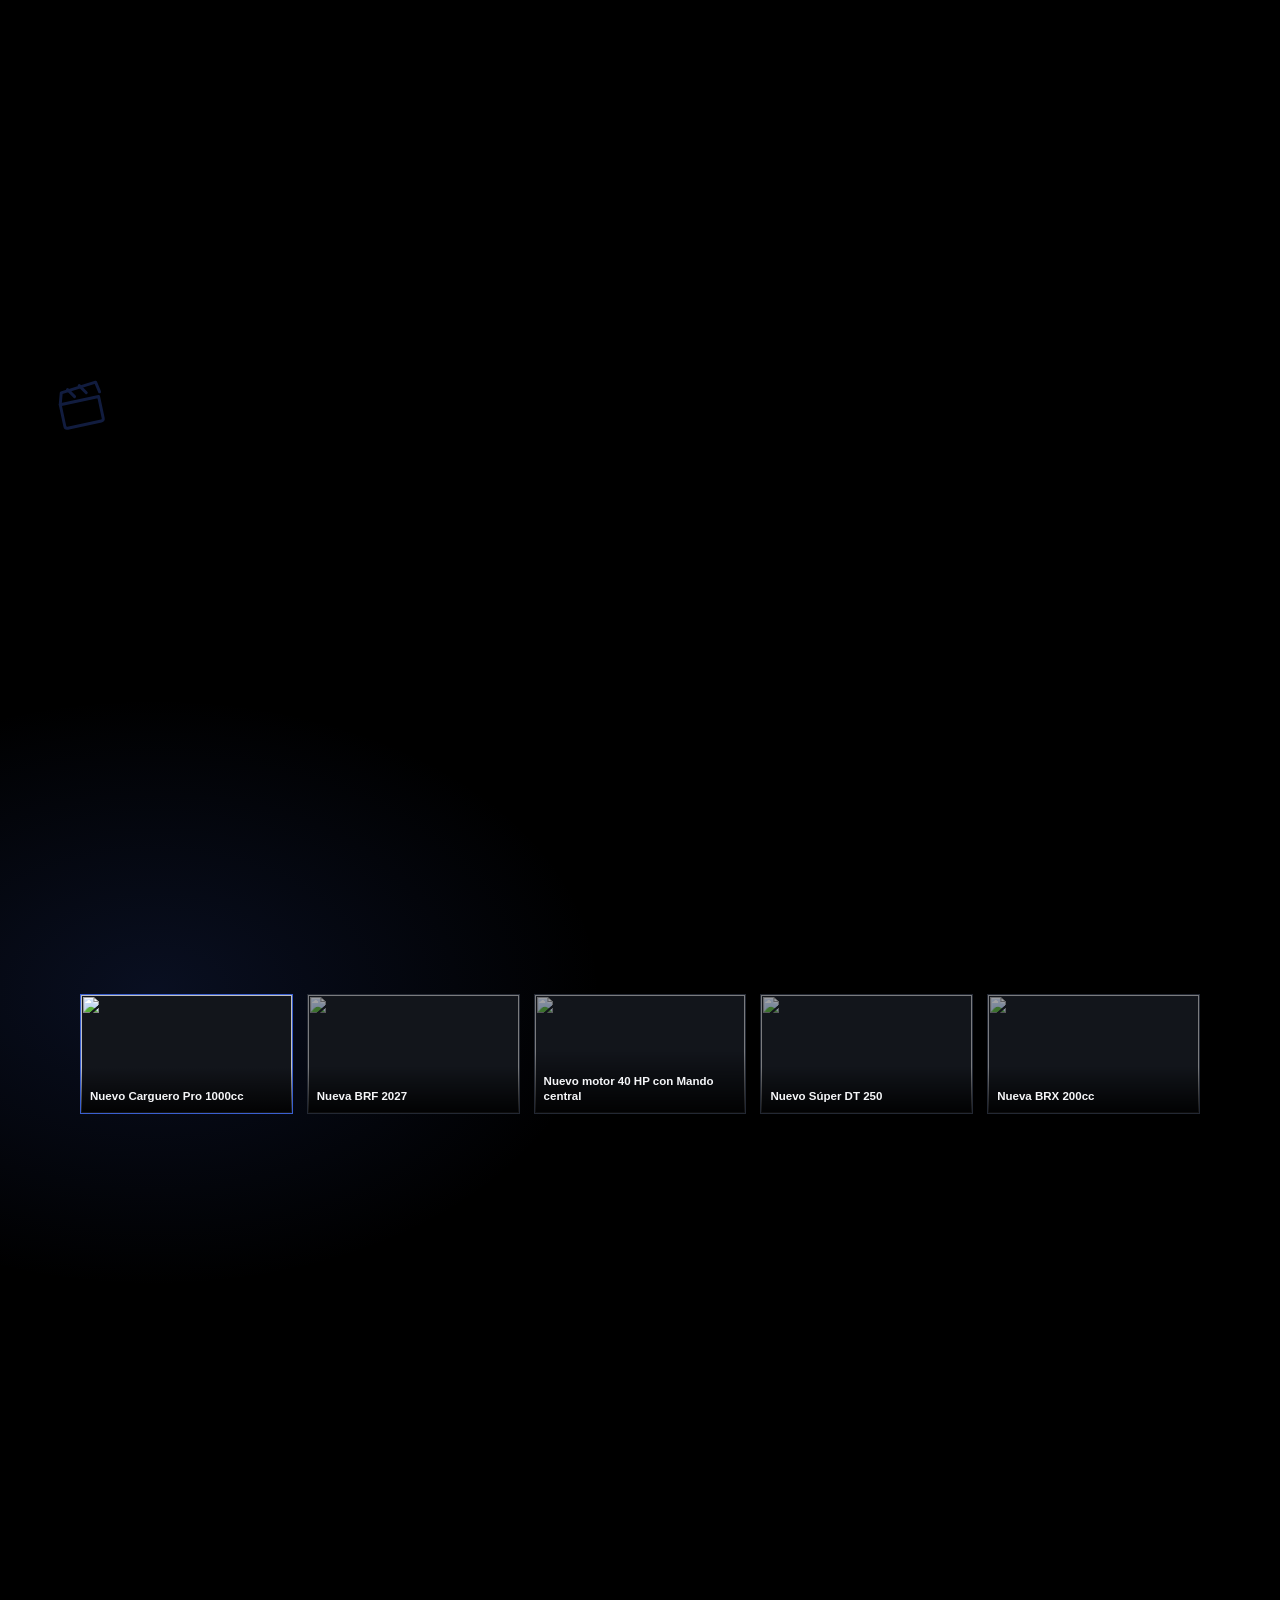
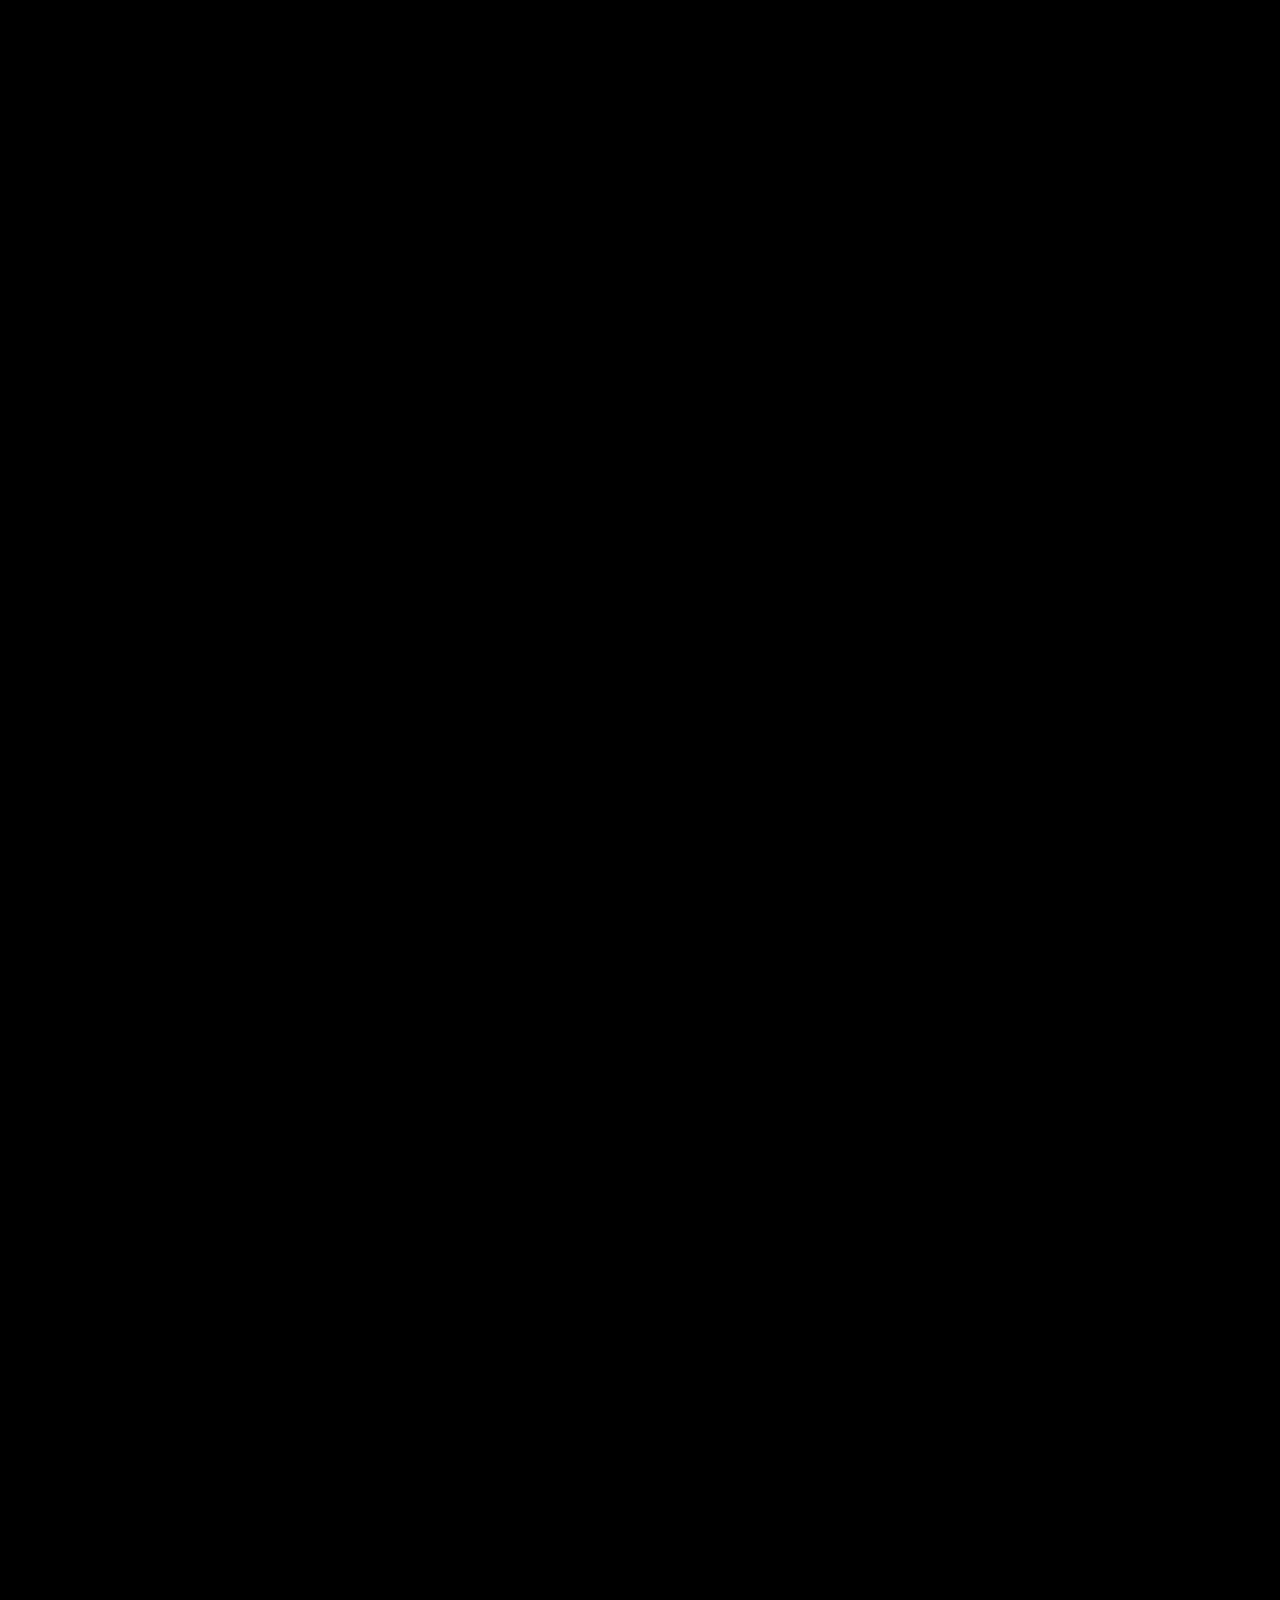
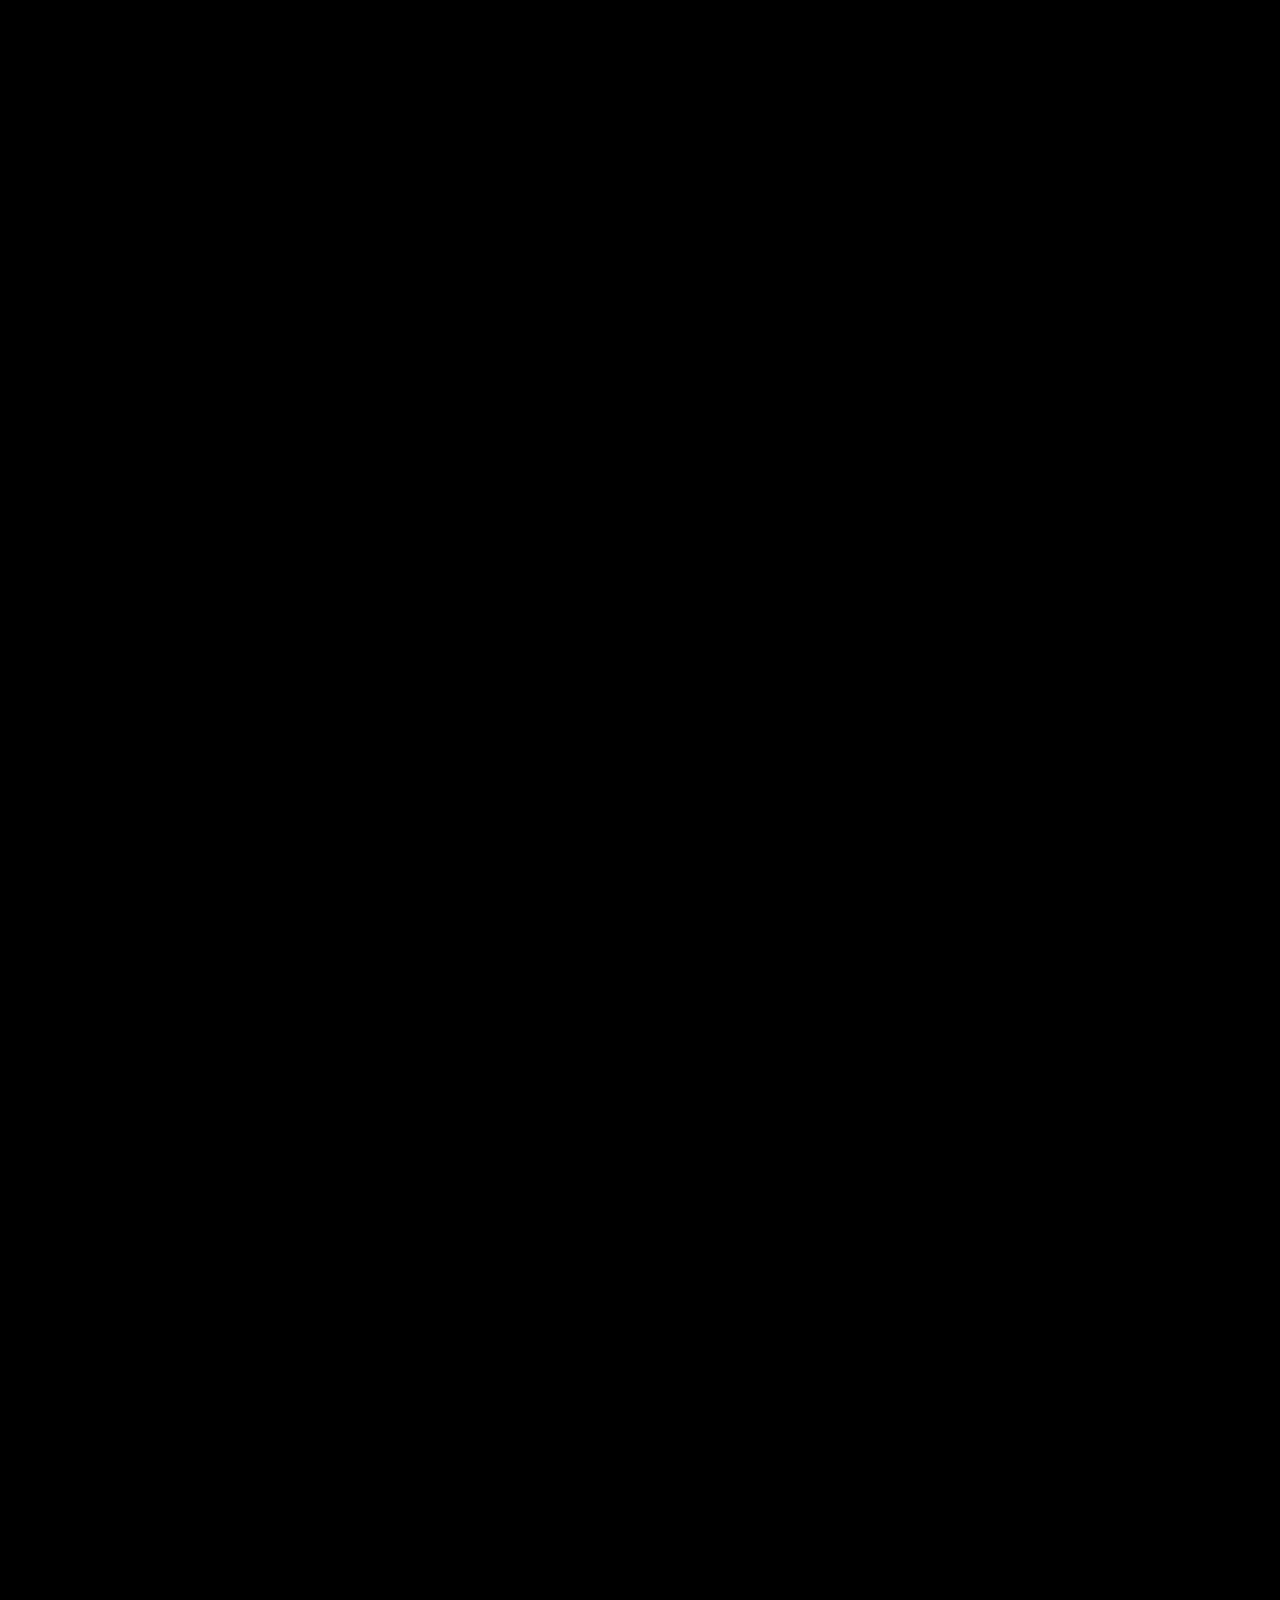
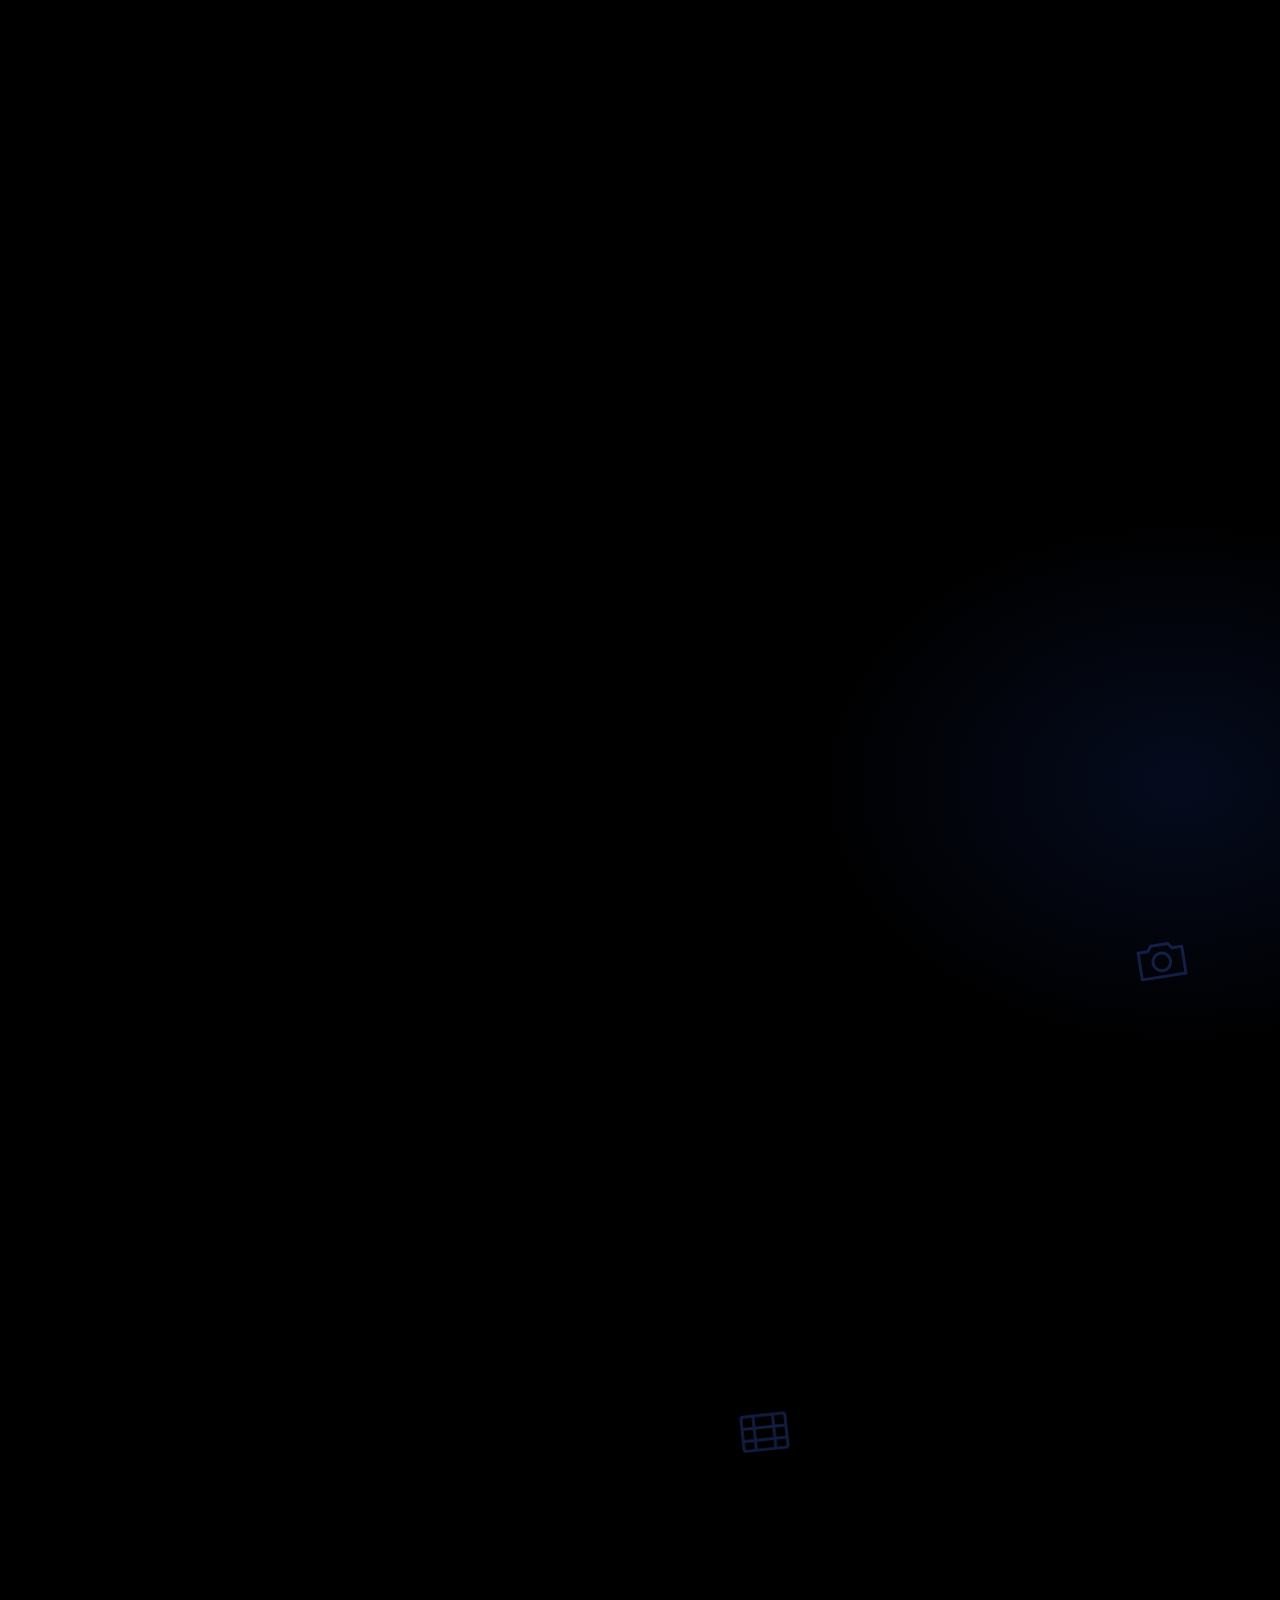
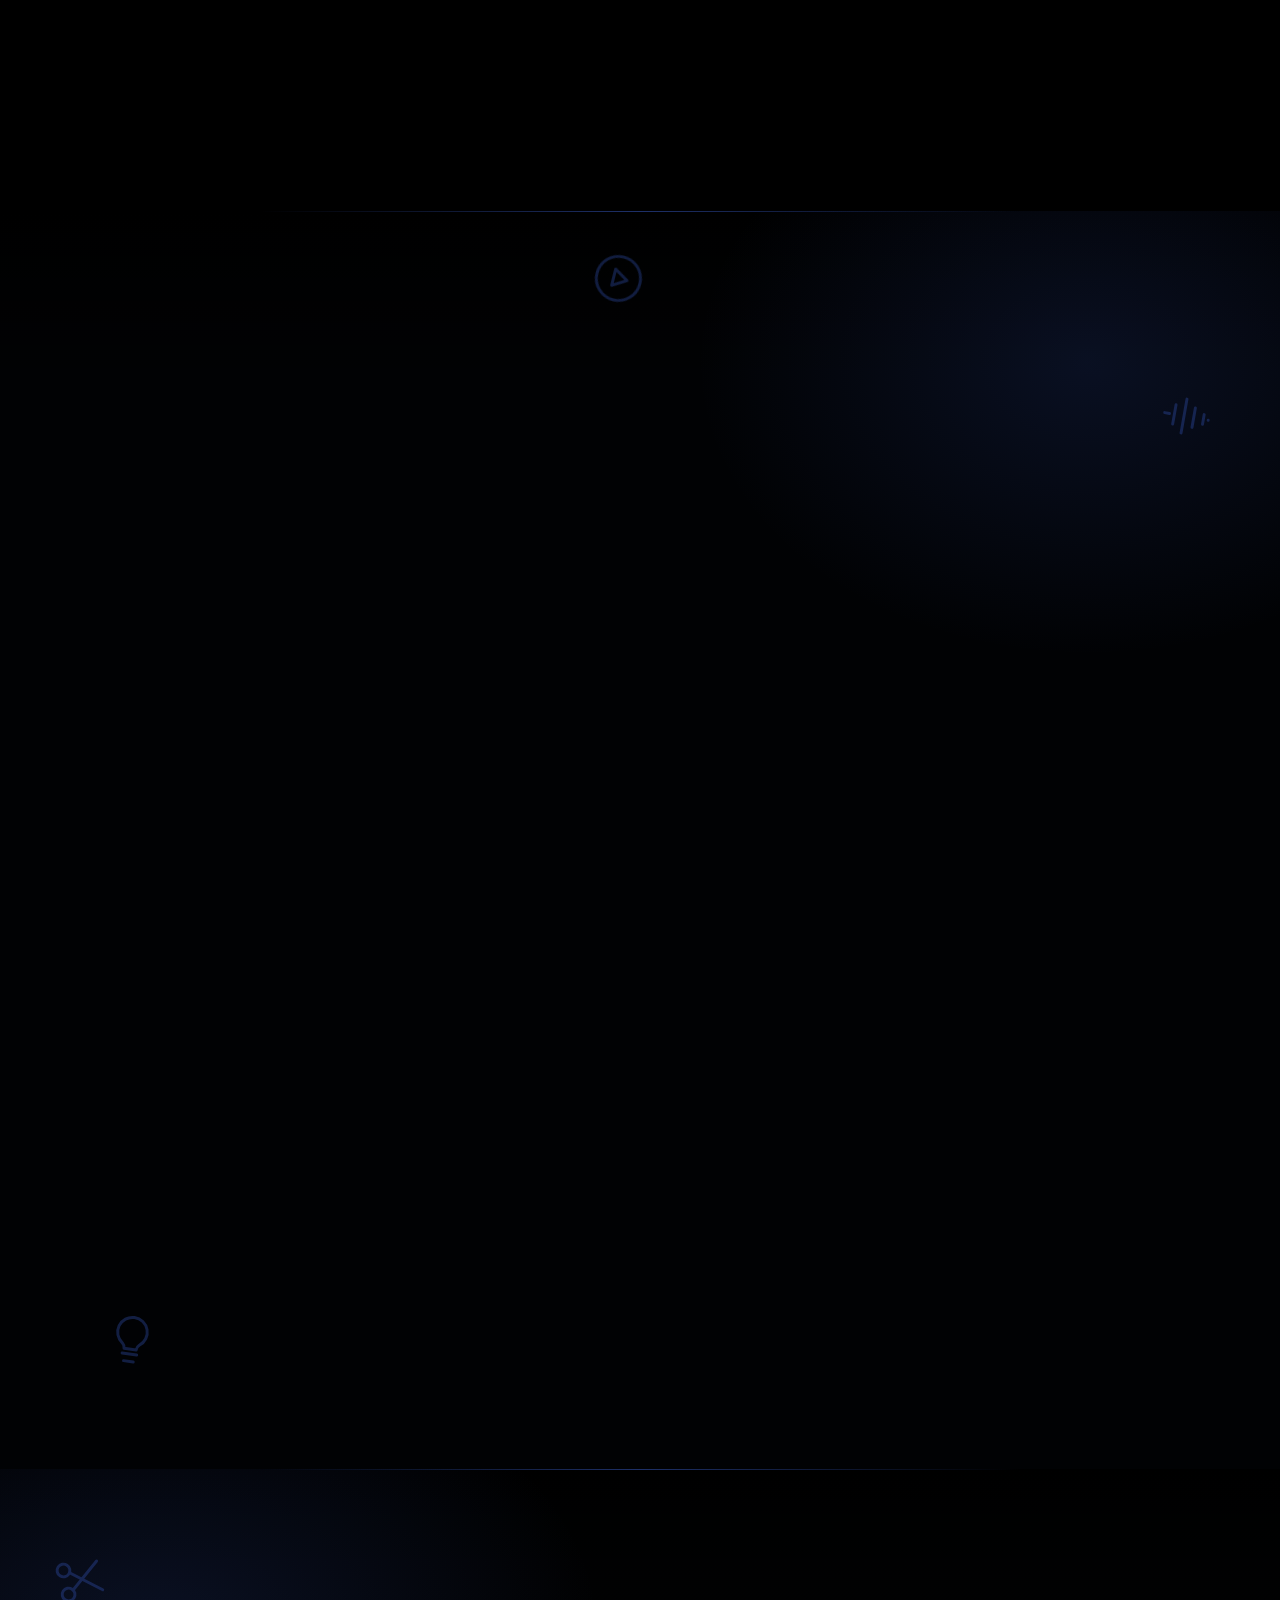
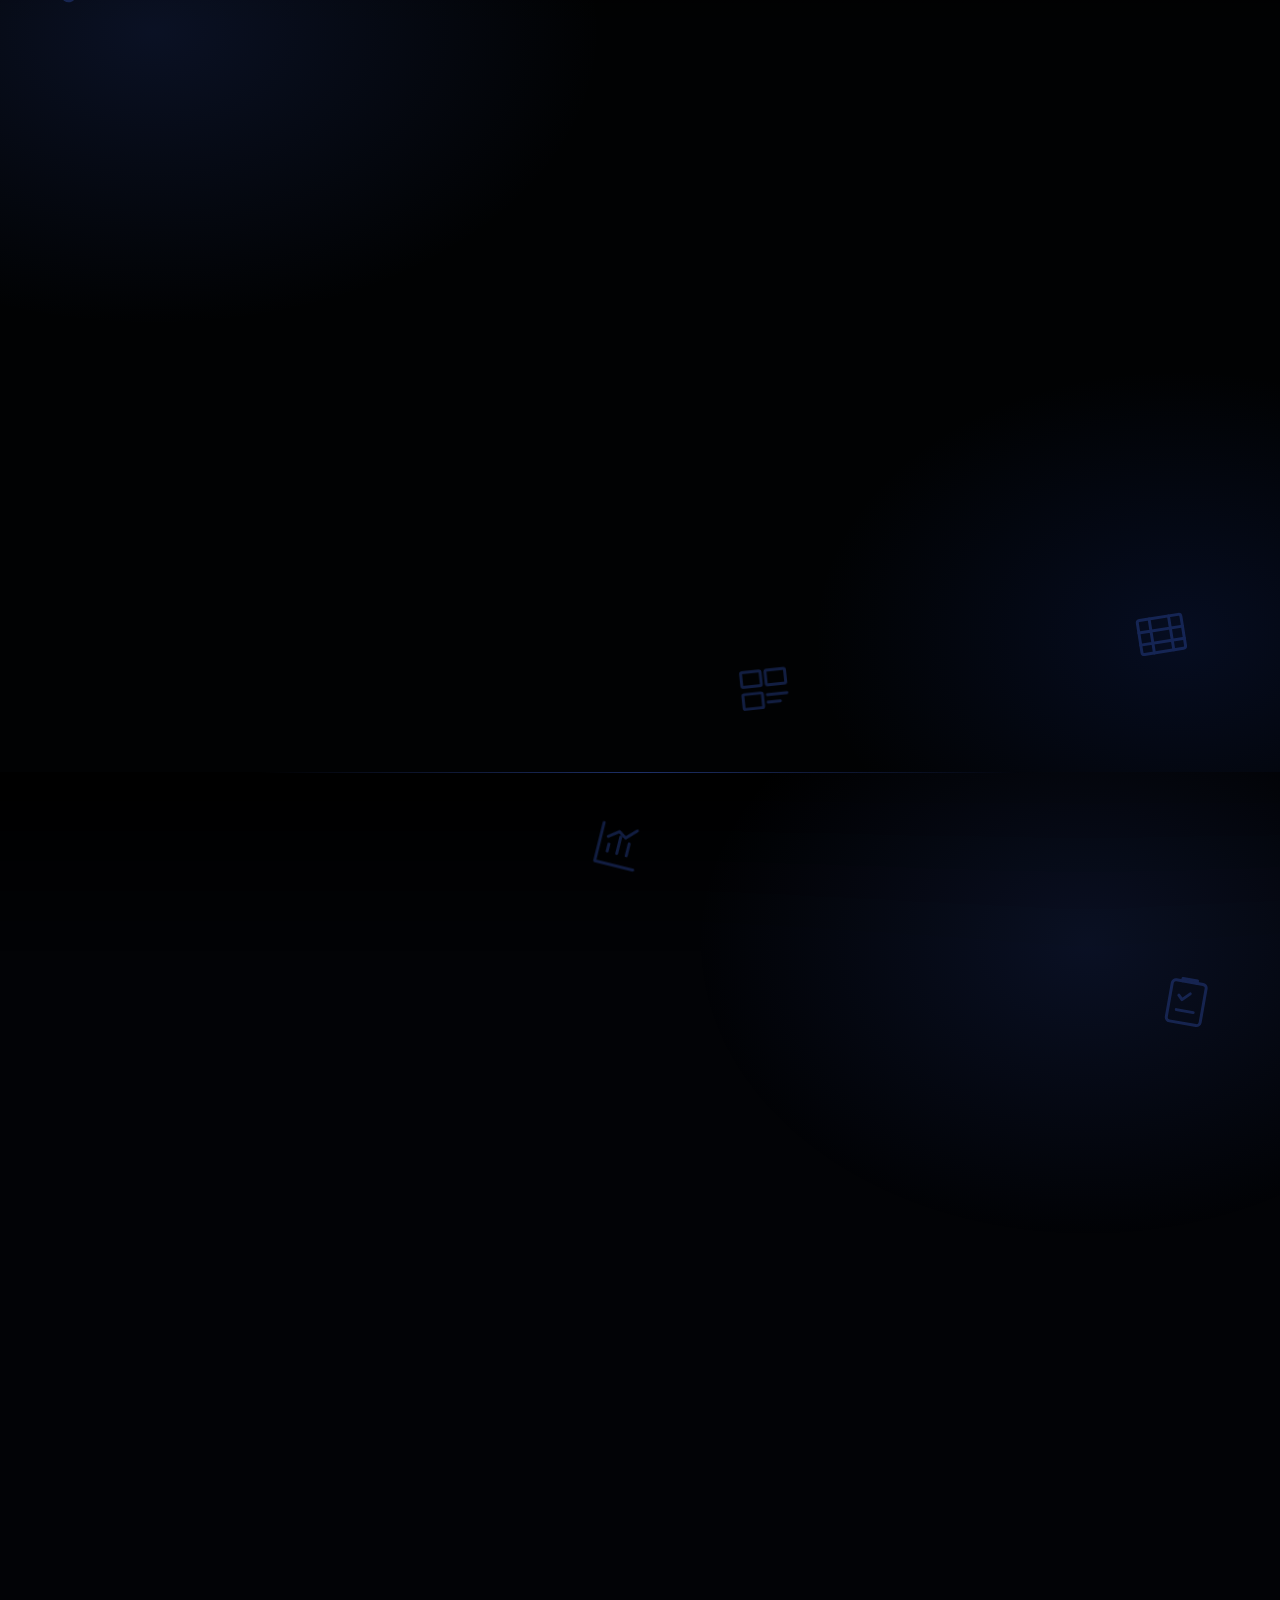
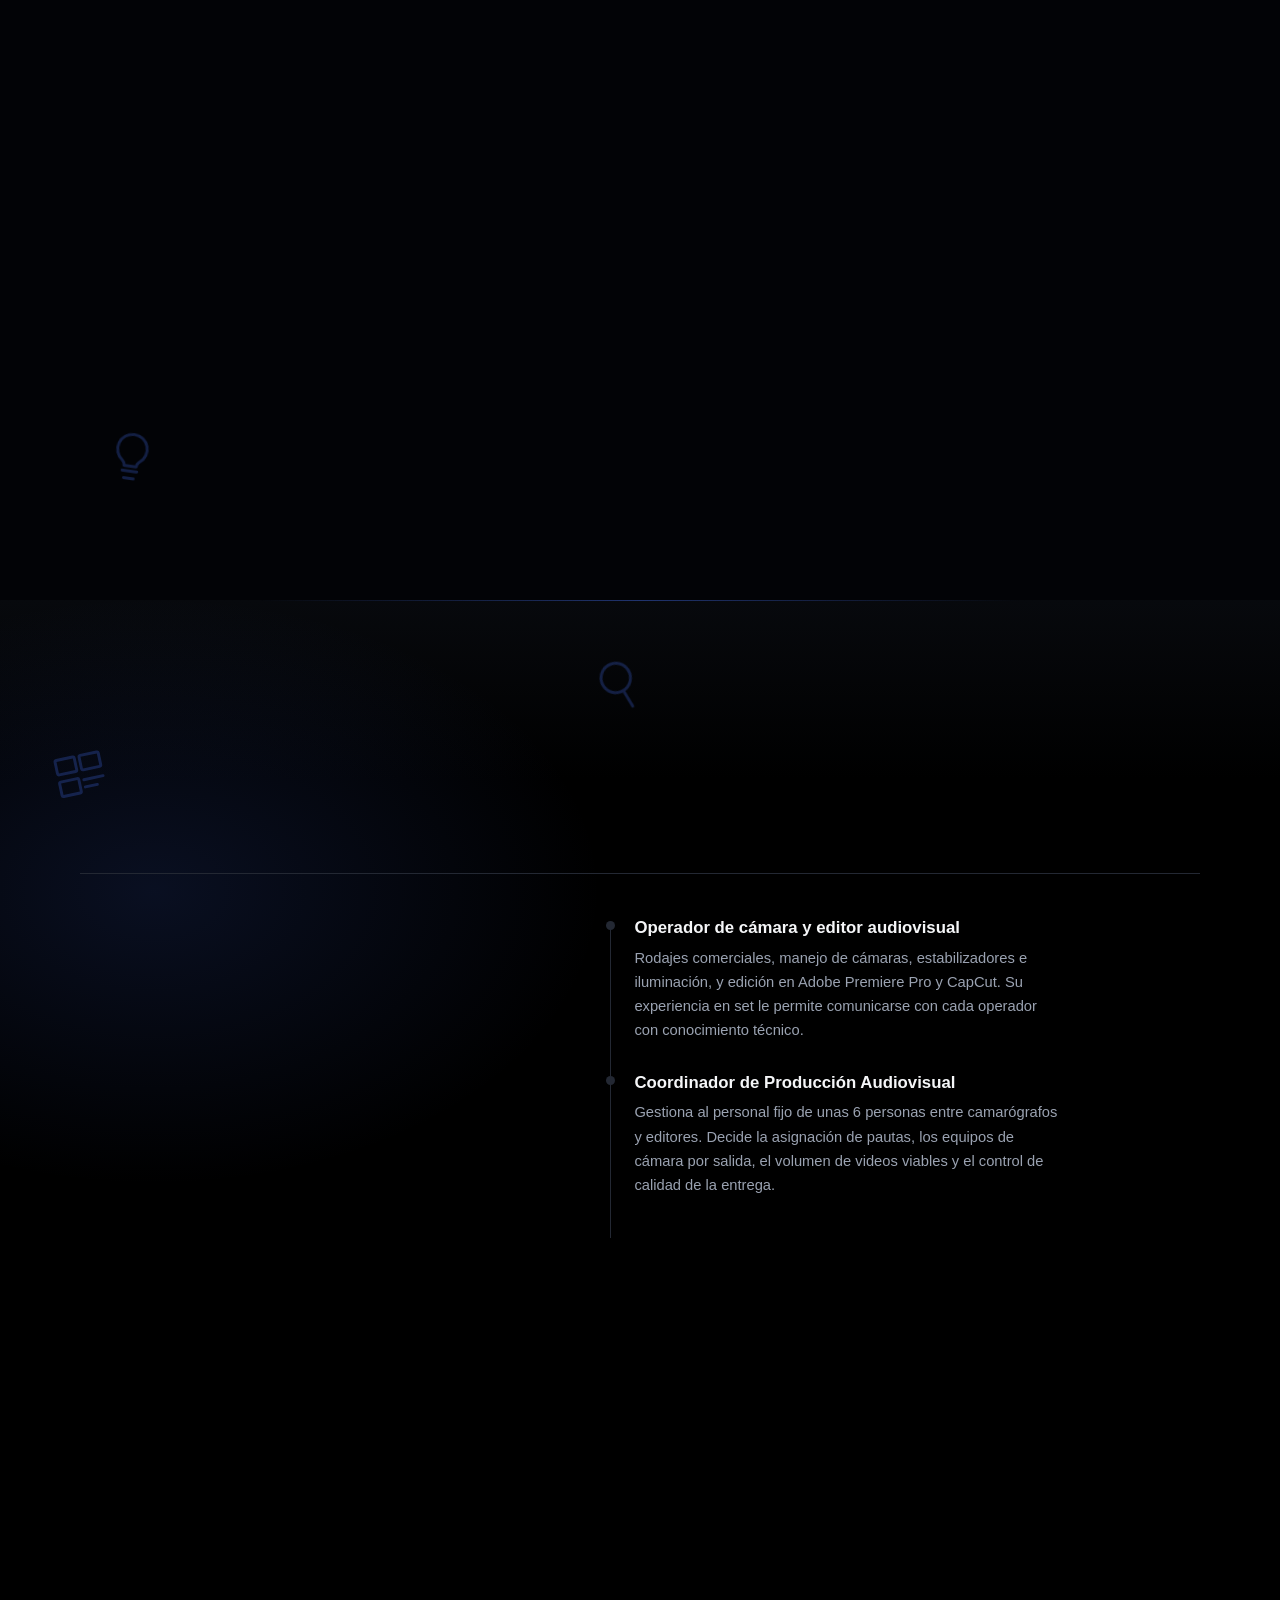
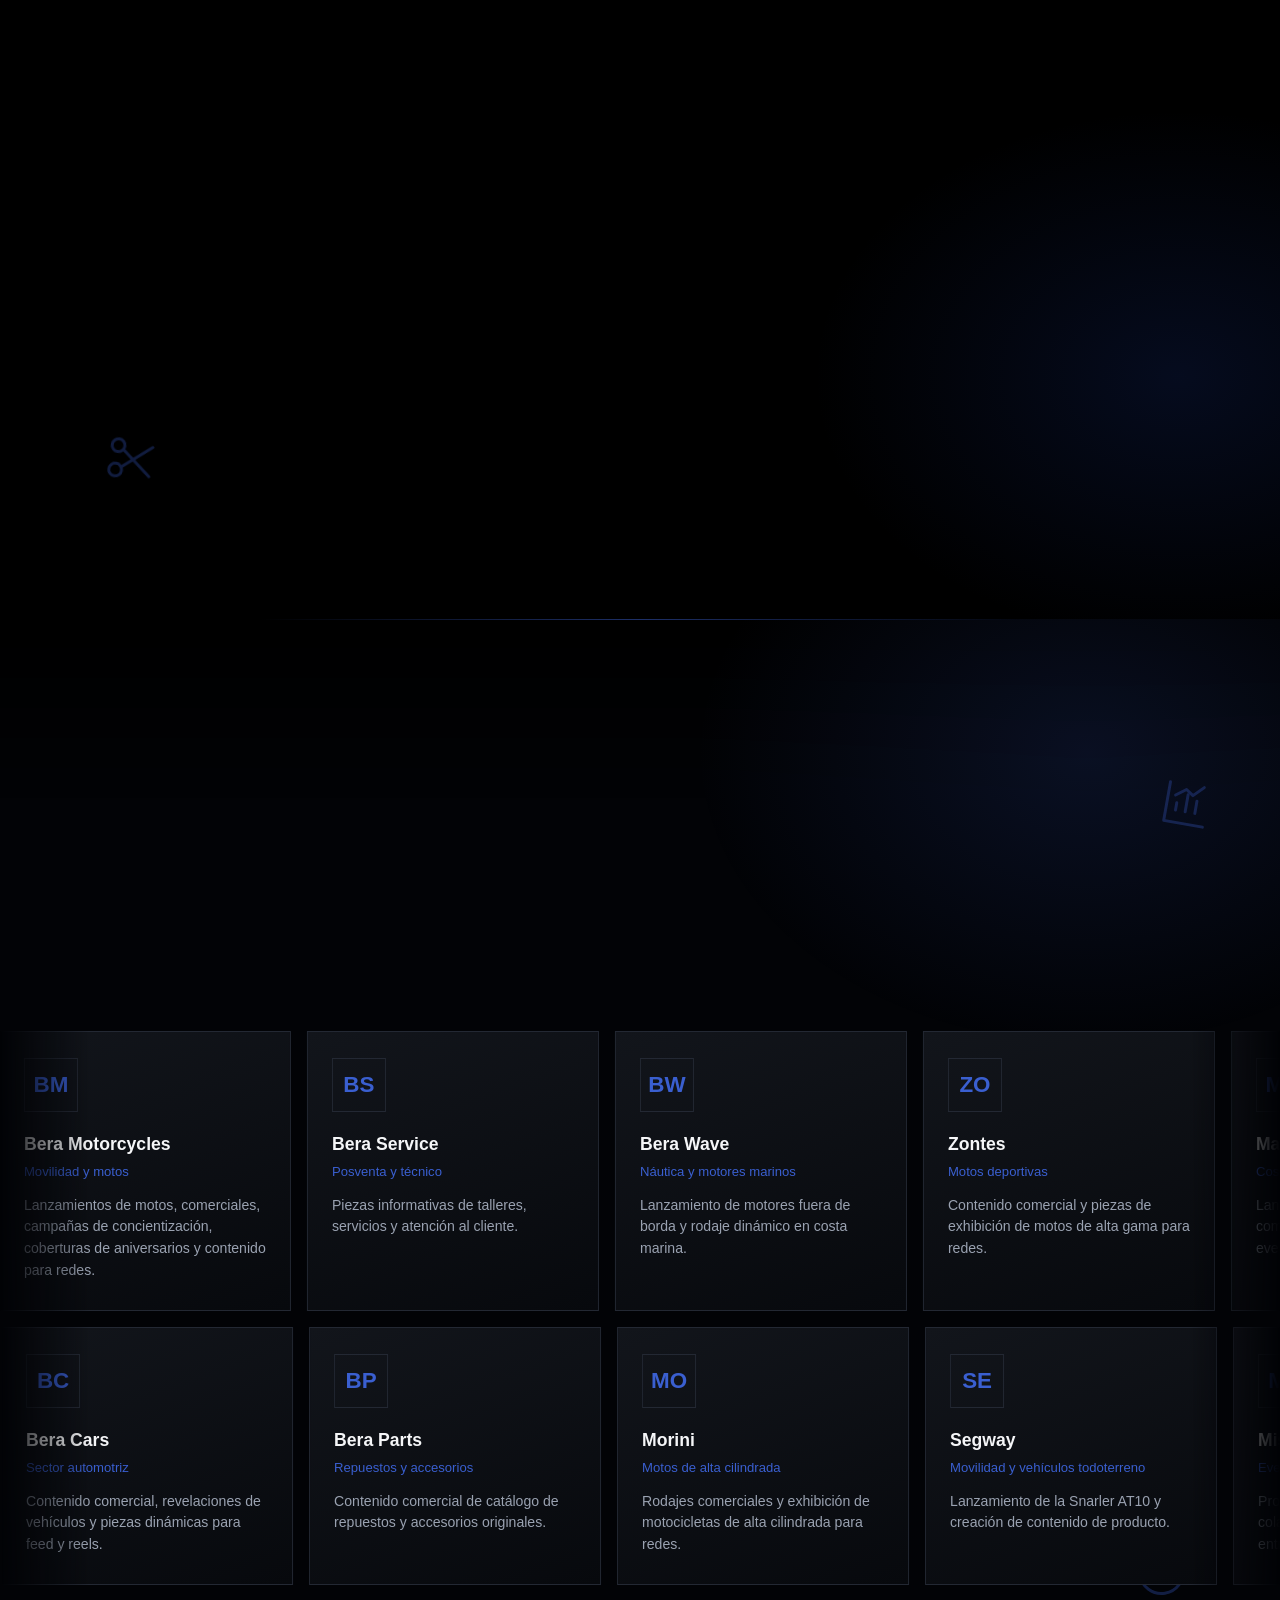
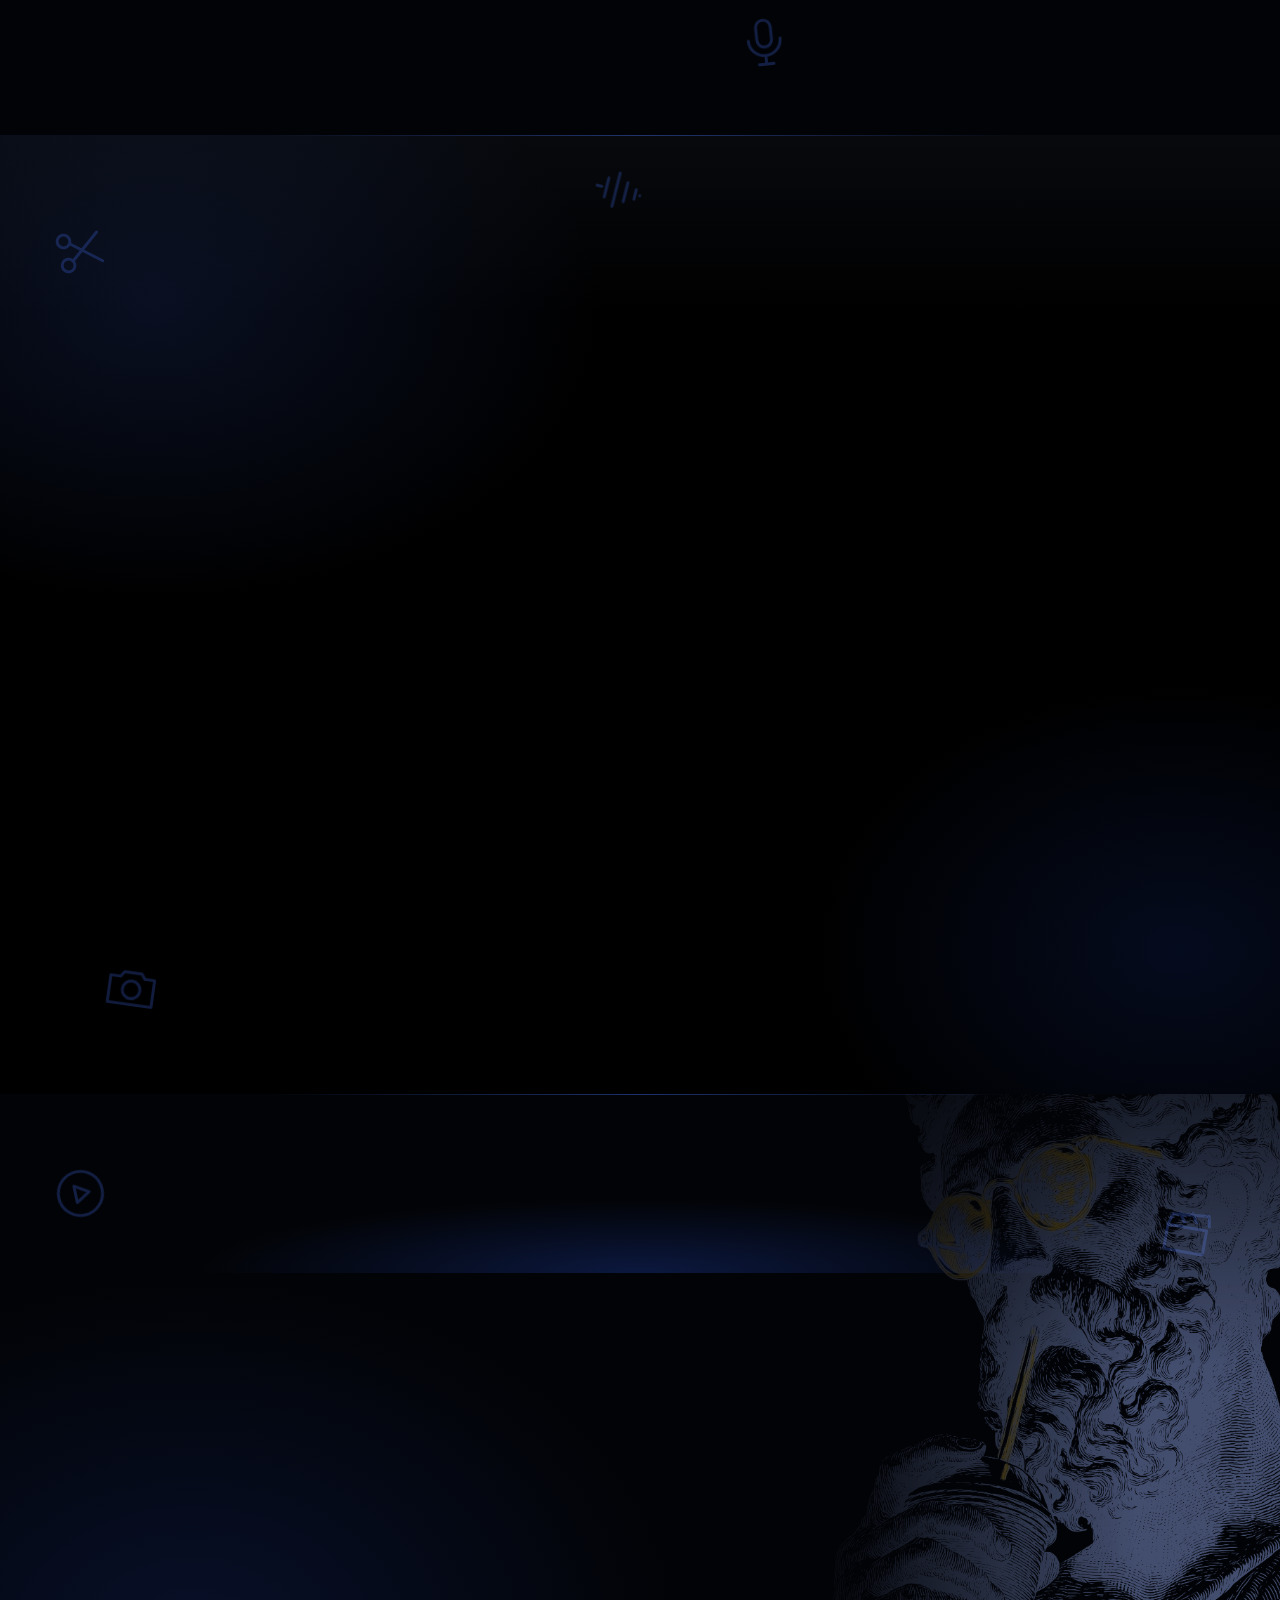
==== commit 4ad361aa: "Add legal links to portfolio footer" ====
--- a/index.html
+++ b/index.html
@@ -772,7 +772,8 @@
       <a class="btn" href="https://instagram.com/Bramdon.mj" target="_blank" rel="noopener" data-magnet>@Bramdon.mj</a>
     </div>
     <footer>Maracay, Venezuela</footer>
-    <p class="aguidev-credit">Desarrollado por <a href="https://aguilarzrw.github.io/portafolio-web/" target="_blank" rel="noopener noreferrer" aria-label="aguidev, soluciones digitales">aguidev <span aria-hidden="true">&lt;/&gt;</span></a></p>
+<nav class="legal-nav" aria-label="Información legal"><a href="aviso-legal.html">Aviso legal</a><a href="privacidad.html">Privacidad</a><a href="cookies.html">Cookies</a><a href="condiciones.html">Condiciones de uso</a></nav>
+<p class="aguidev-credit">Desarrollado por <a href="https://aguilarzrw.github.io/portafolio-web/" target="_blank" rel="noopener noreferrer">aguidev &lt;/&gt;</a></p>
   </div>
 </section>
 
--- a/assets/css/styles.css
+++ b/assets/css/styles.css
@@ -582,3 +582,10 @@
 @media (max-width: 1000px) { .vgrid { grid-template-columns: repeat(2, 1fr); } }
 @media (max-width: 760px) { .mgrid { grid-template-columns: 1fr; } .mvid { max-width: 320px; } }
 @media (max-width: 480px) { .vgrid { grid-template-columns: 1fr; max-width: 340px; margin-inline: auto; } }
+
+
+/* Crédito discreto de desarrollo */
+.aguidev-credit { margin-top: 10px; color: rgba(255,255,255,.48); font-size: .72rem; letter-spacing: .08em; }
+.aguidev-credit a { color: rgba(255,255,255,.72); text-decoration: none; font-weight: 700; letter-spacing: .12em; transition: color .2s ease; }
+.aguidev-credit a:hover, .aguidev-credit a:focus-visible { color: #fff; }
+.aguidev-credit a span { color: #a78bfa; font-size: .9em; }
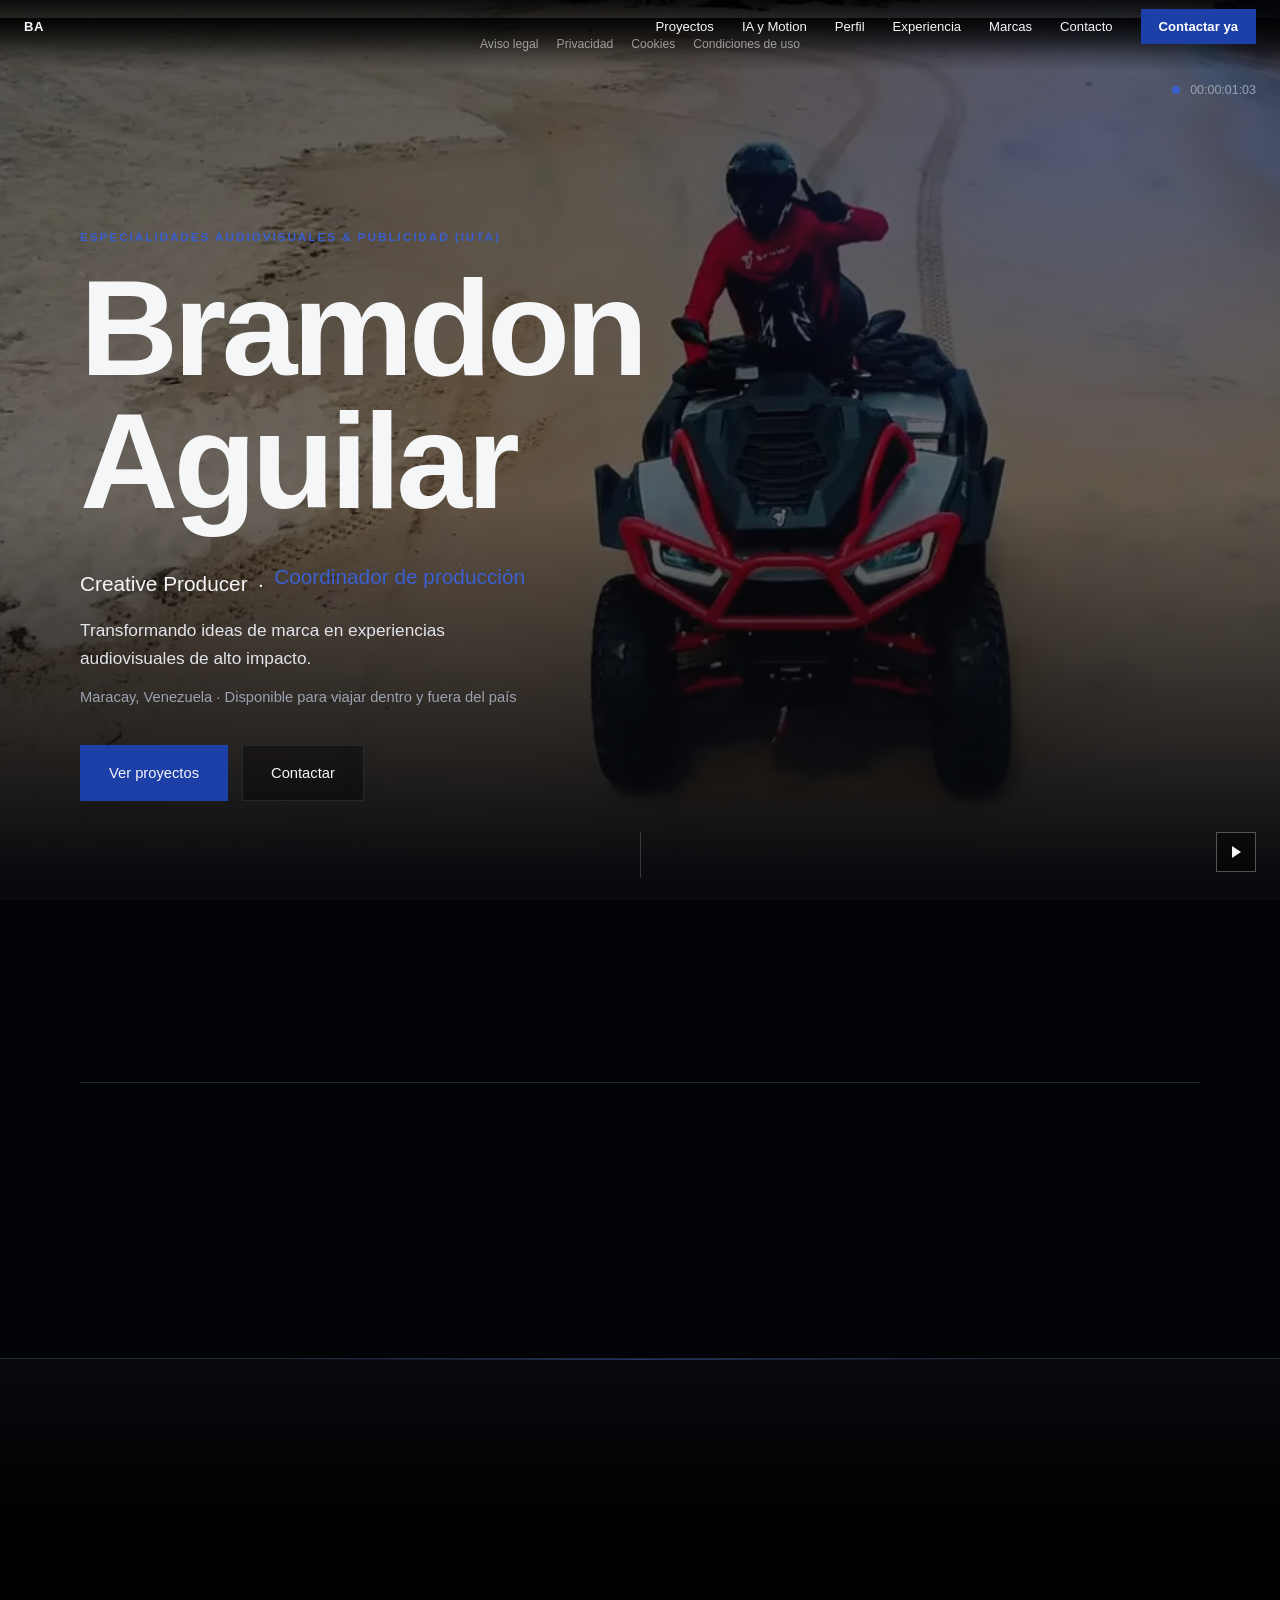
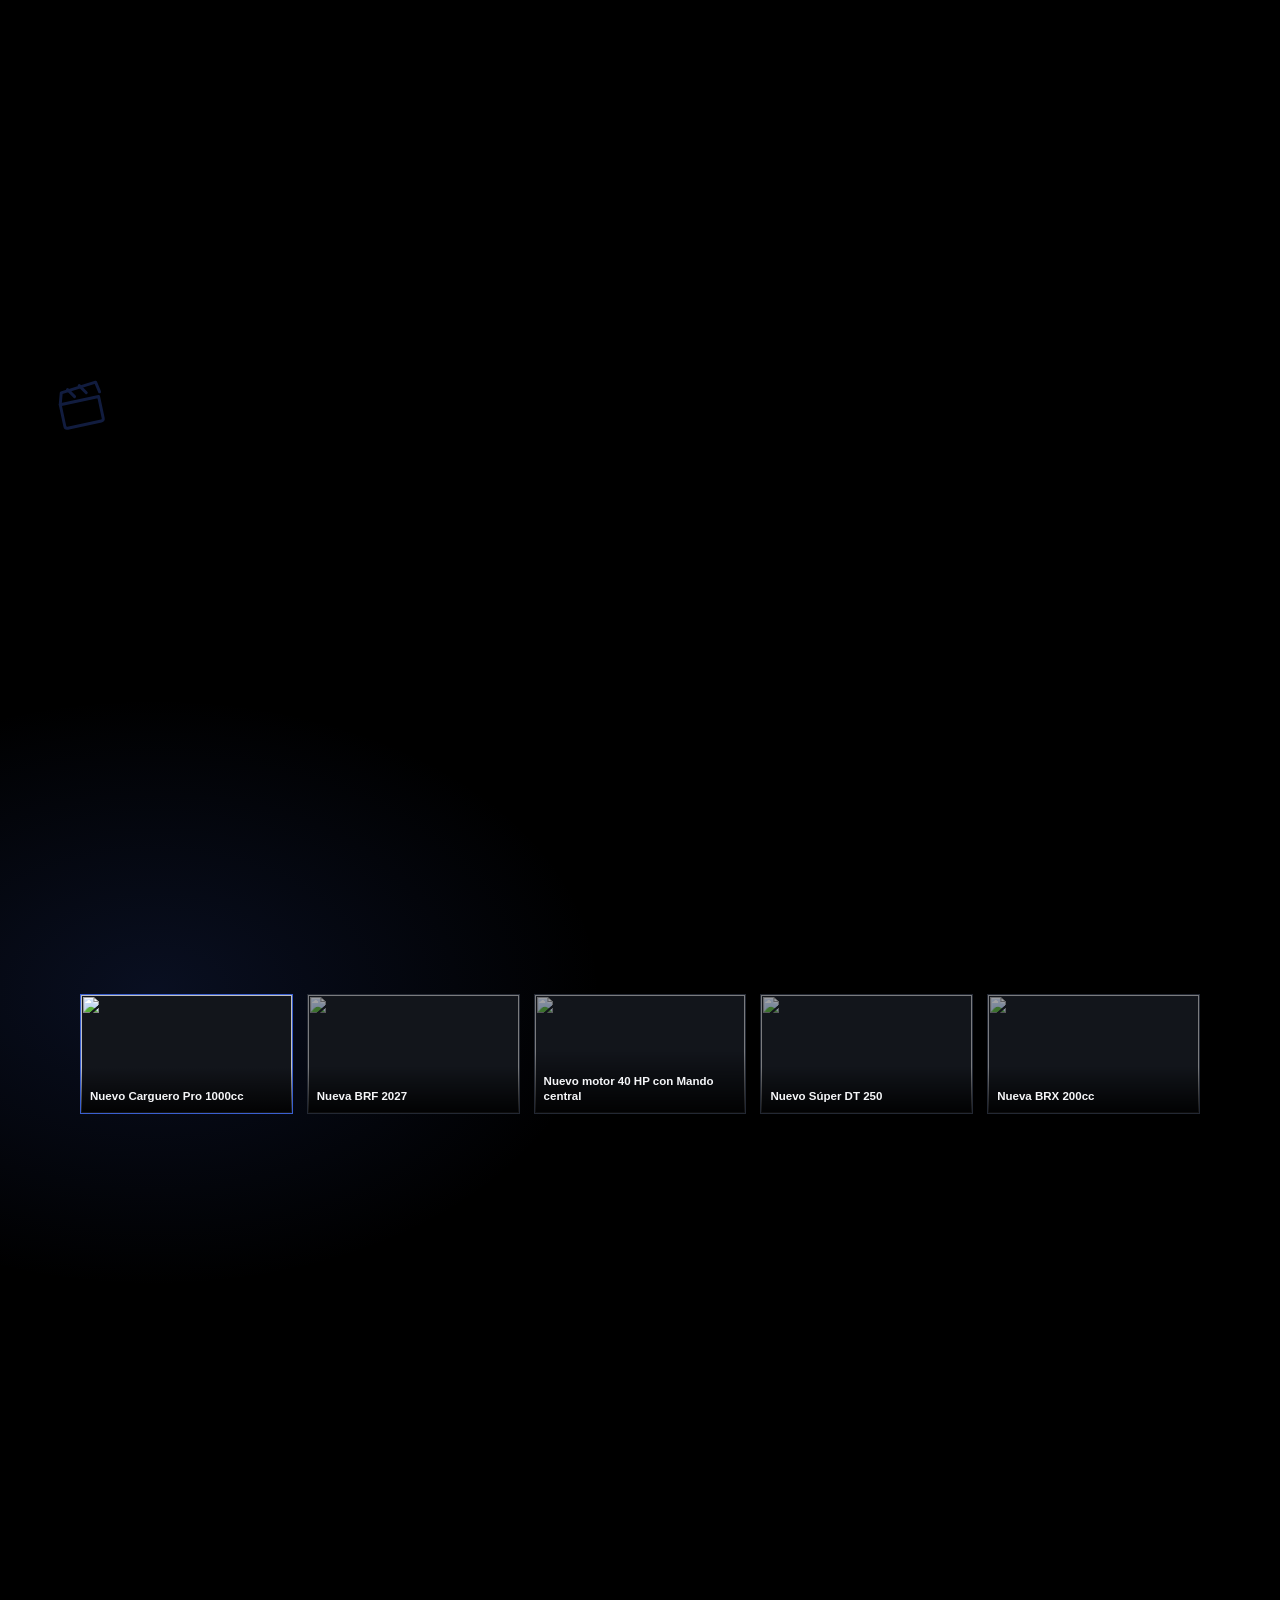
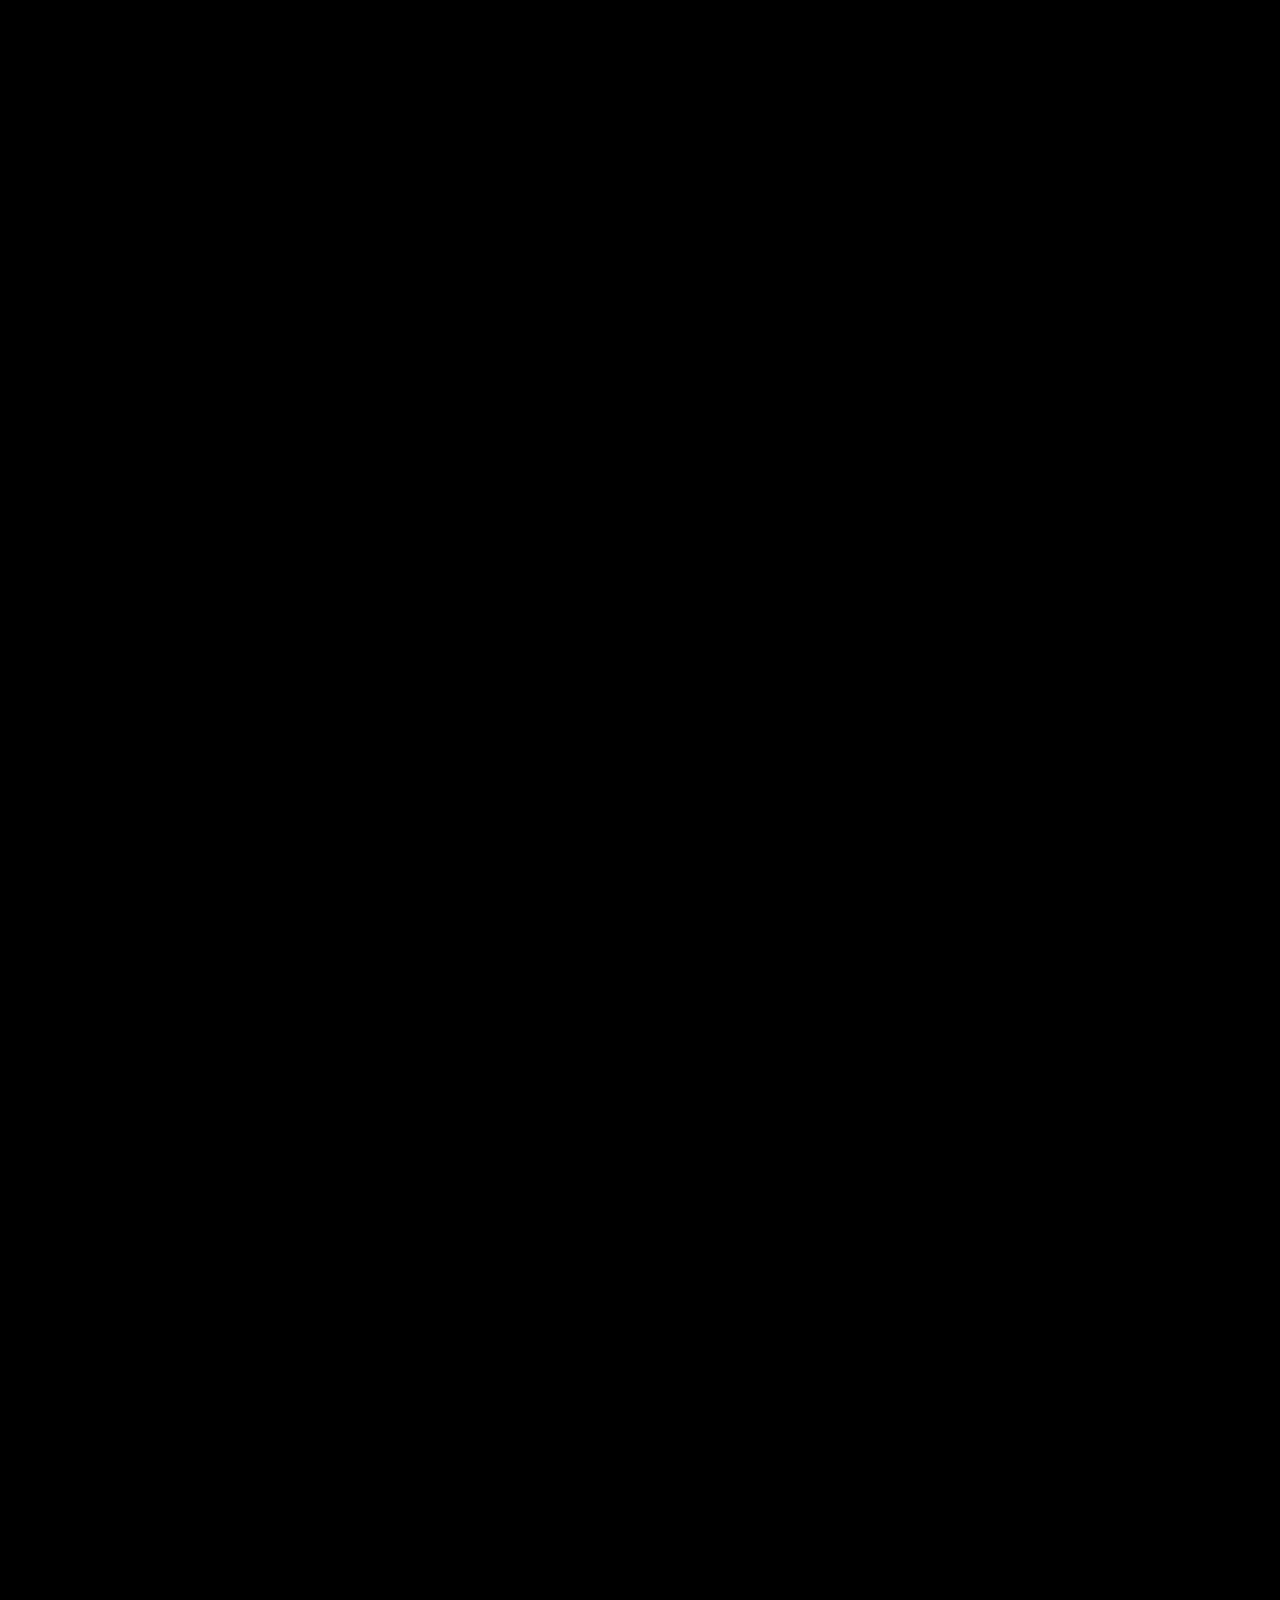
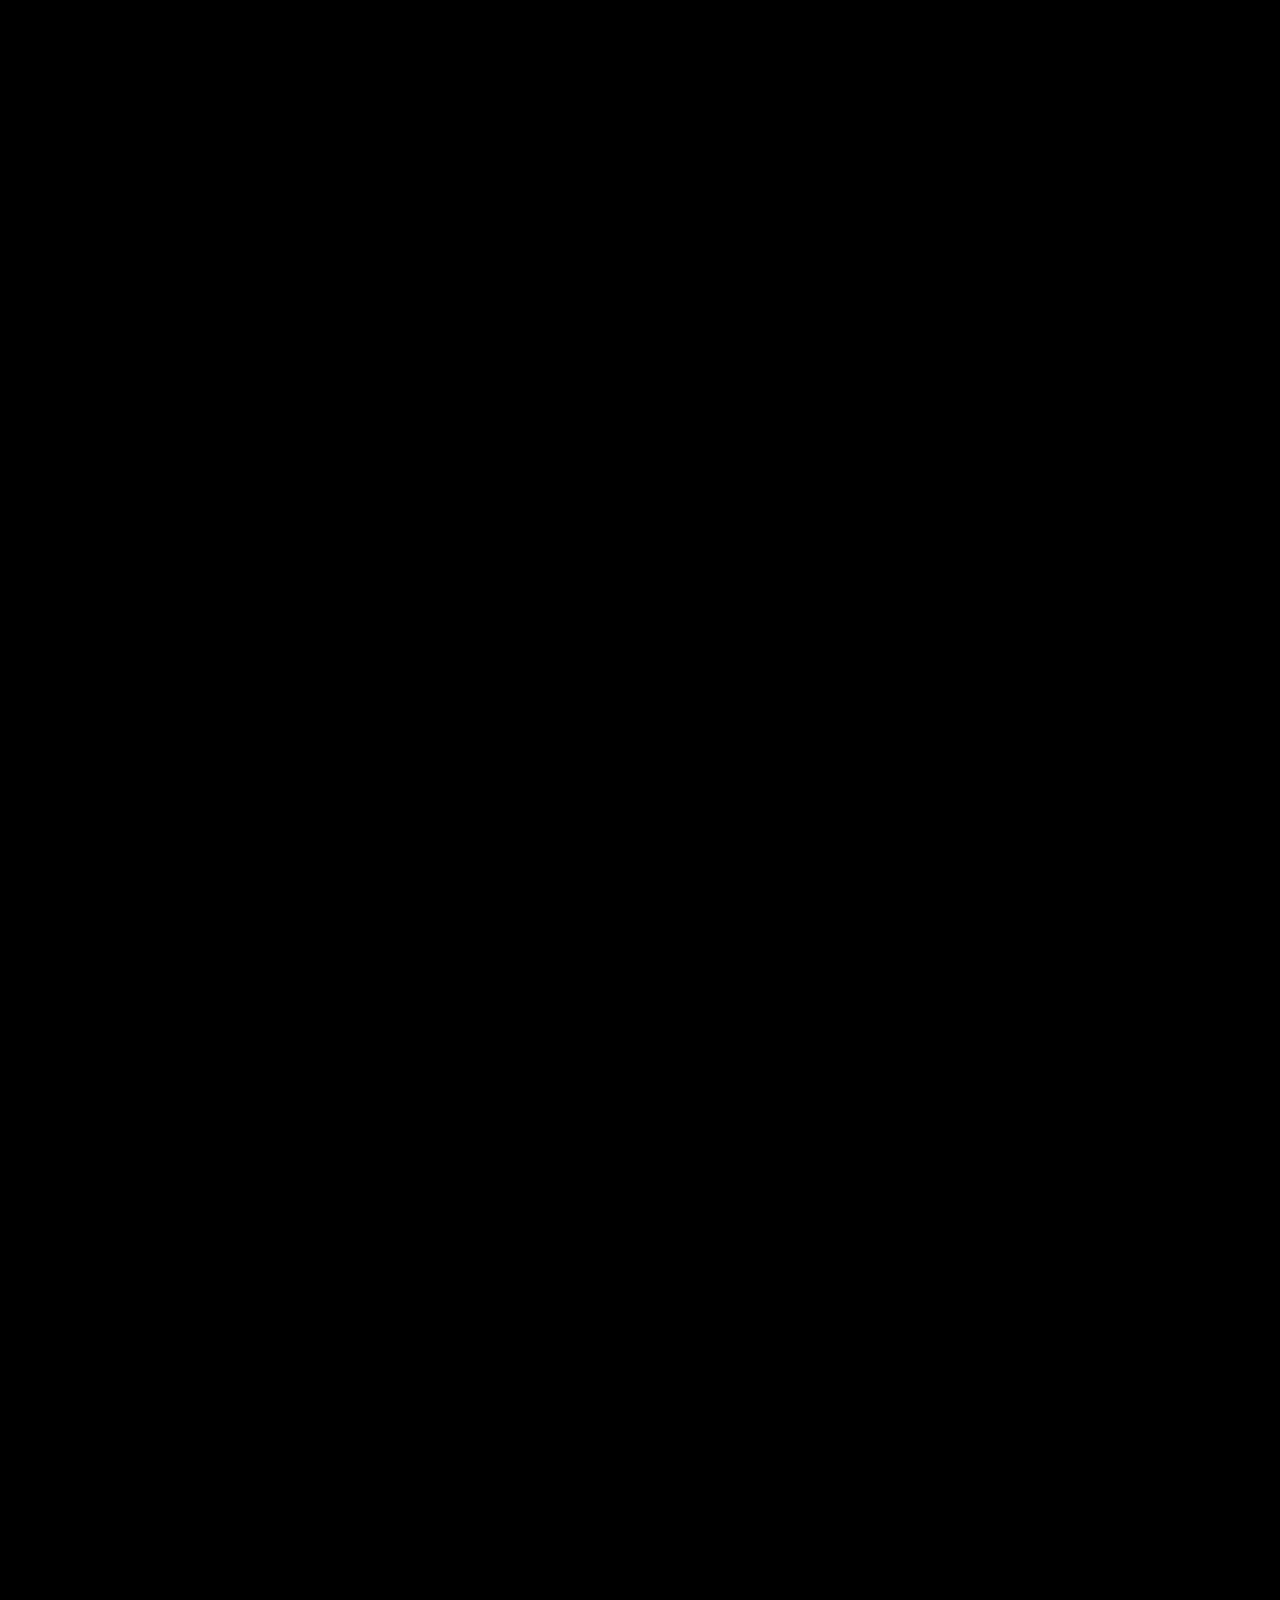
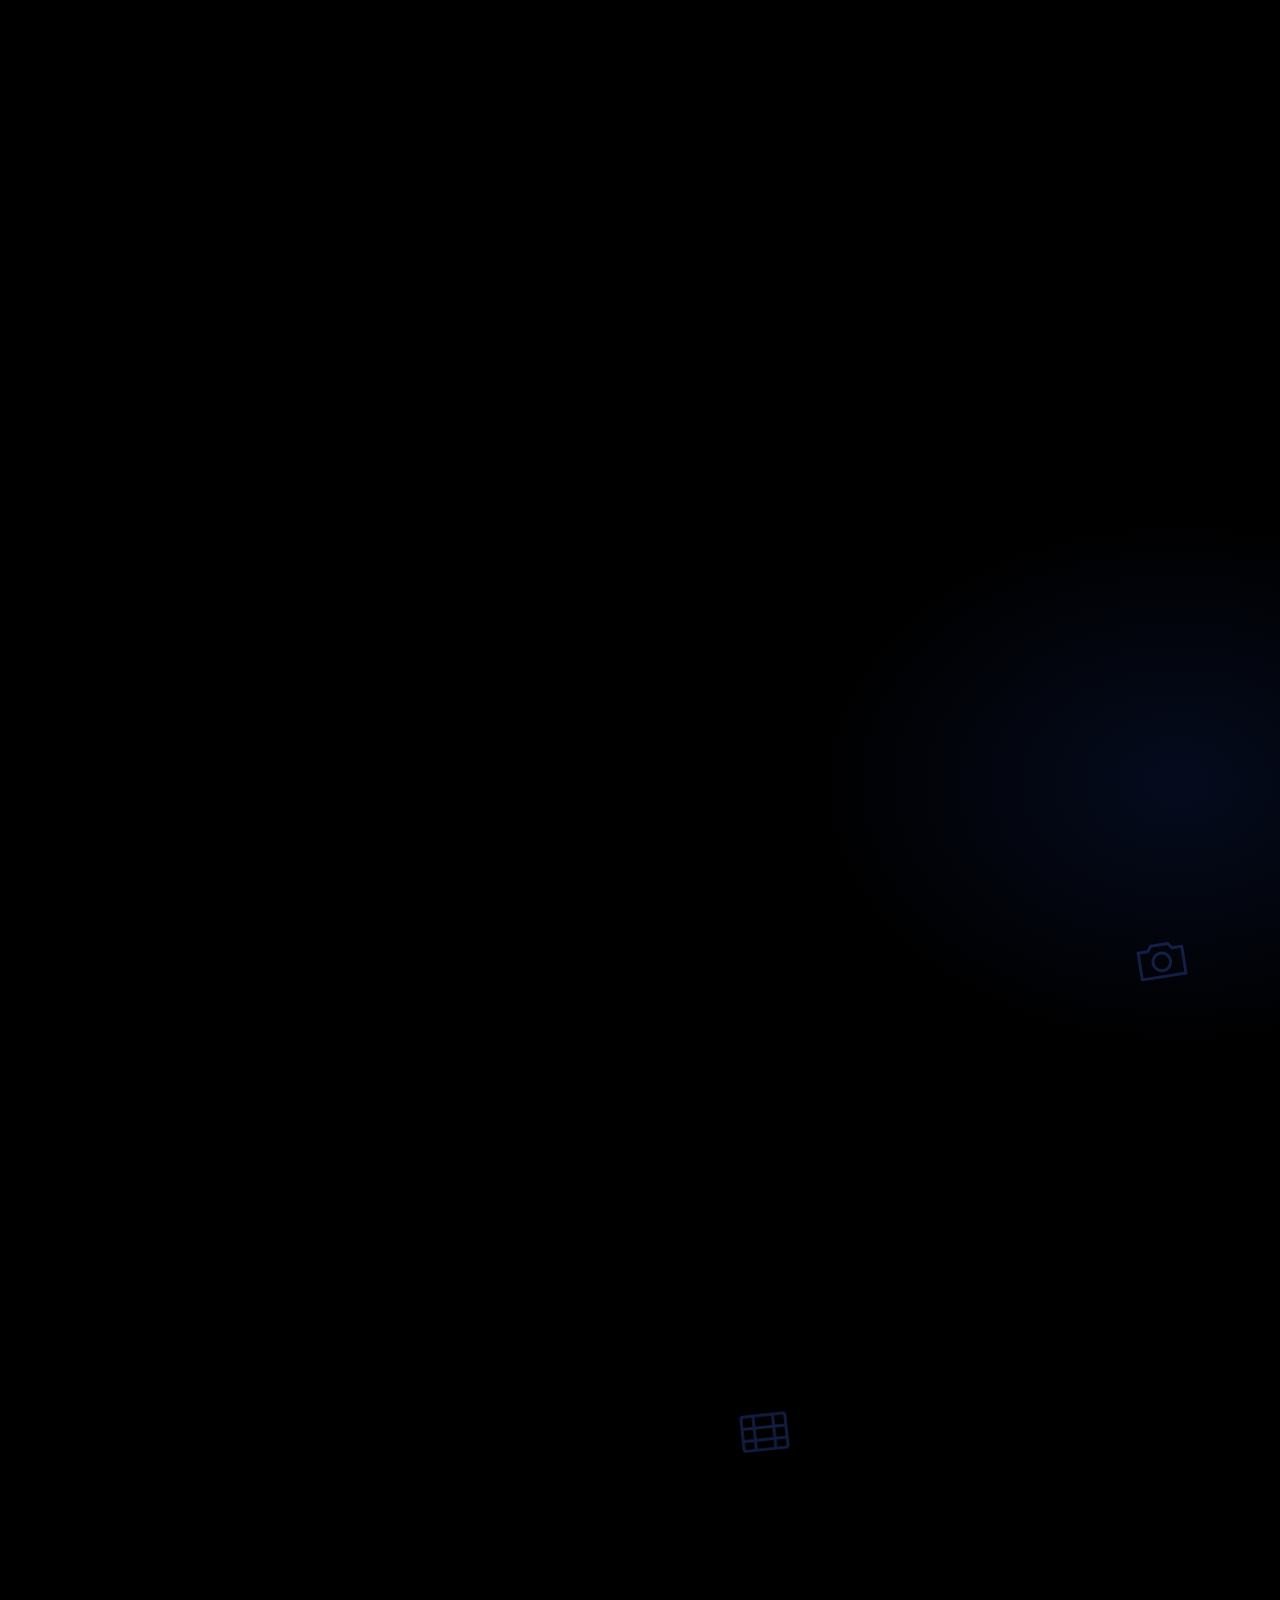
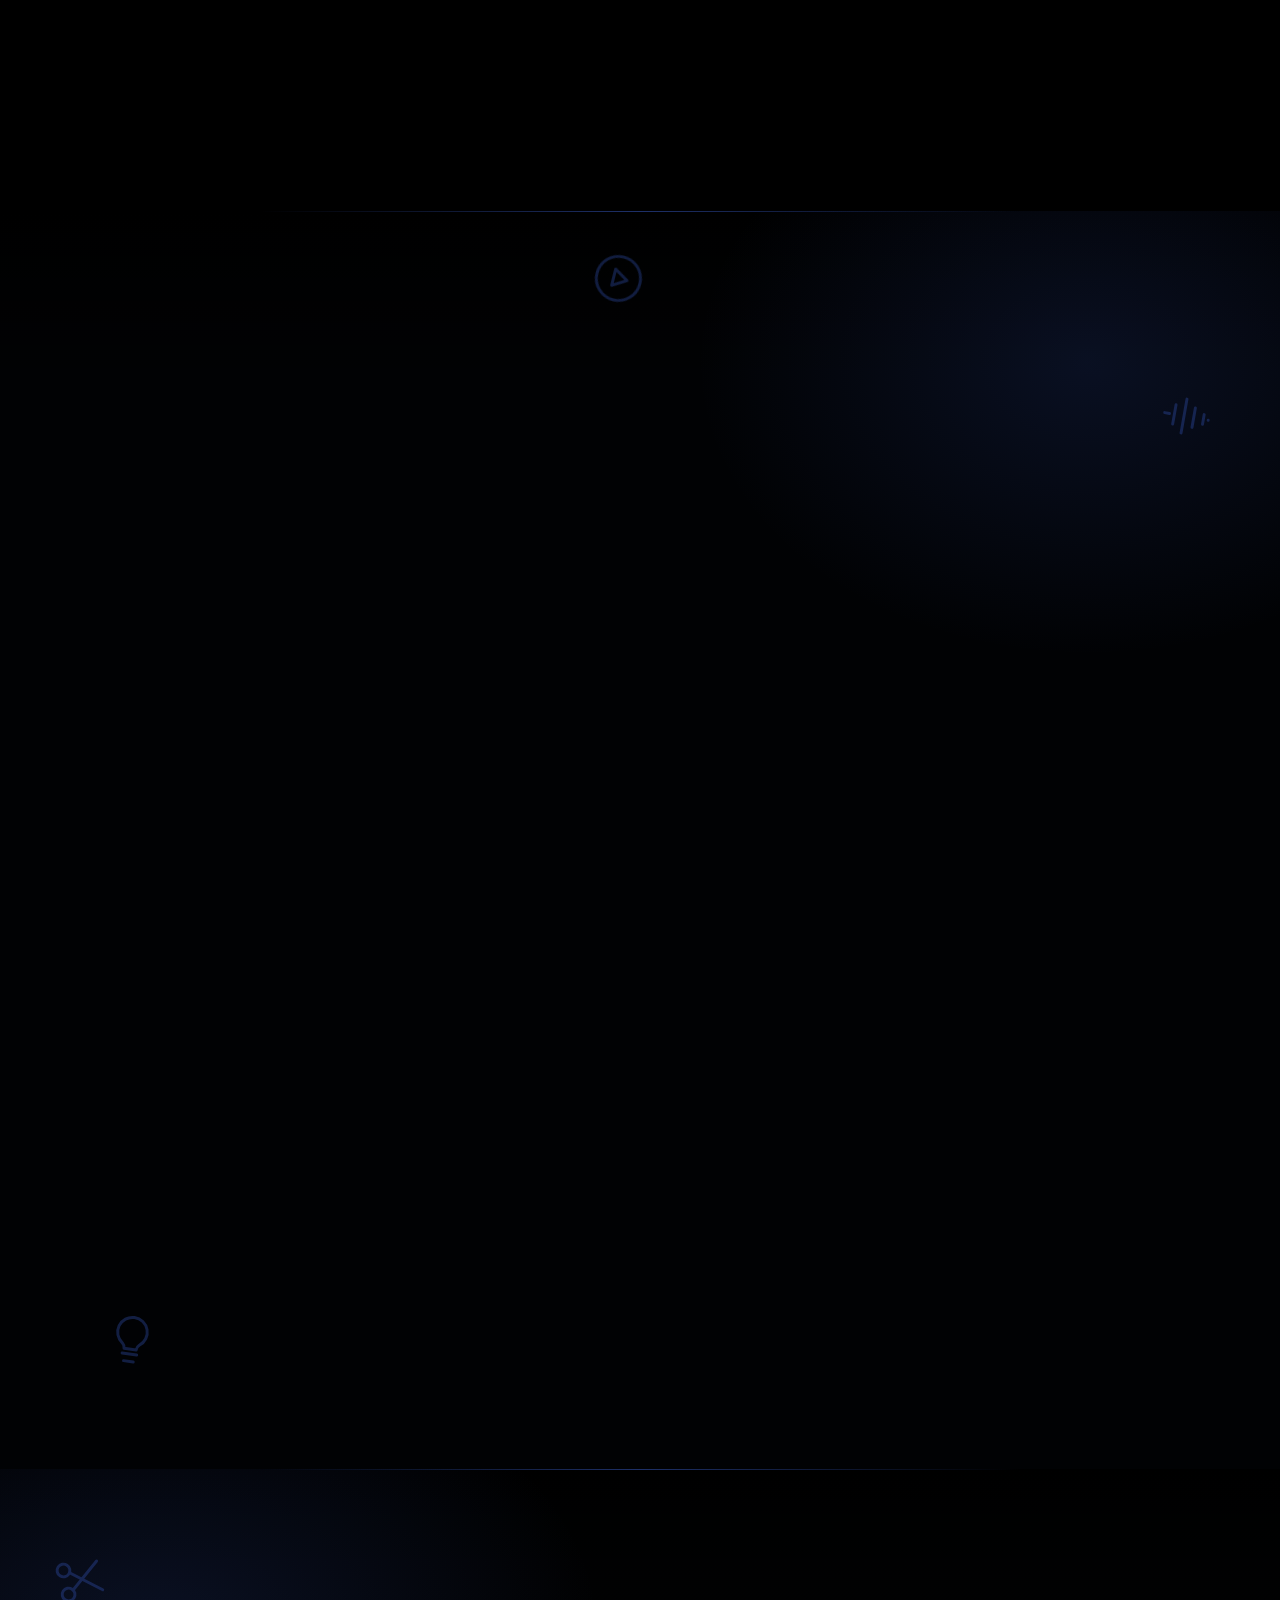
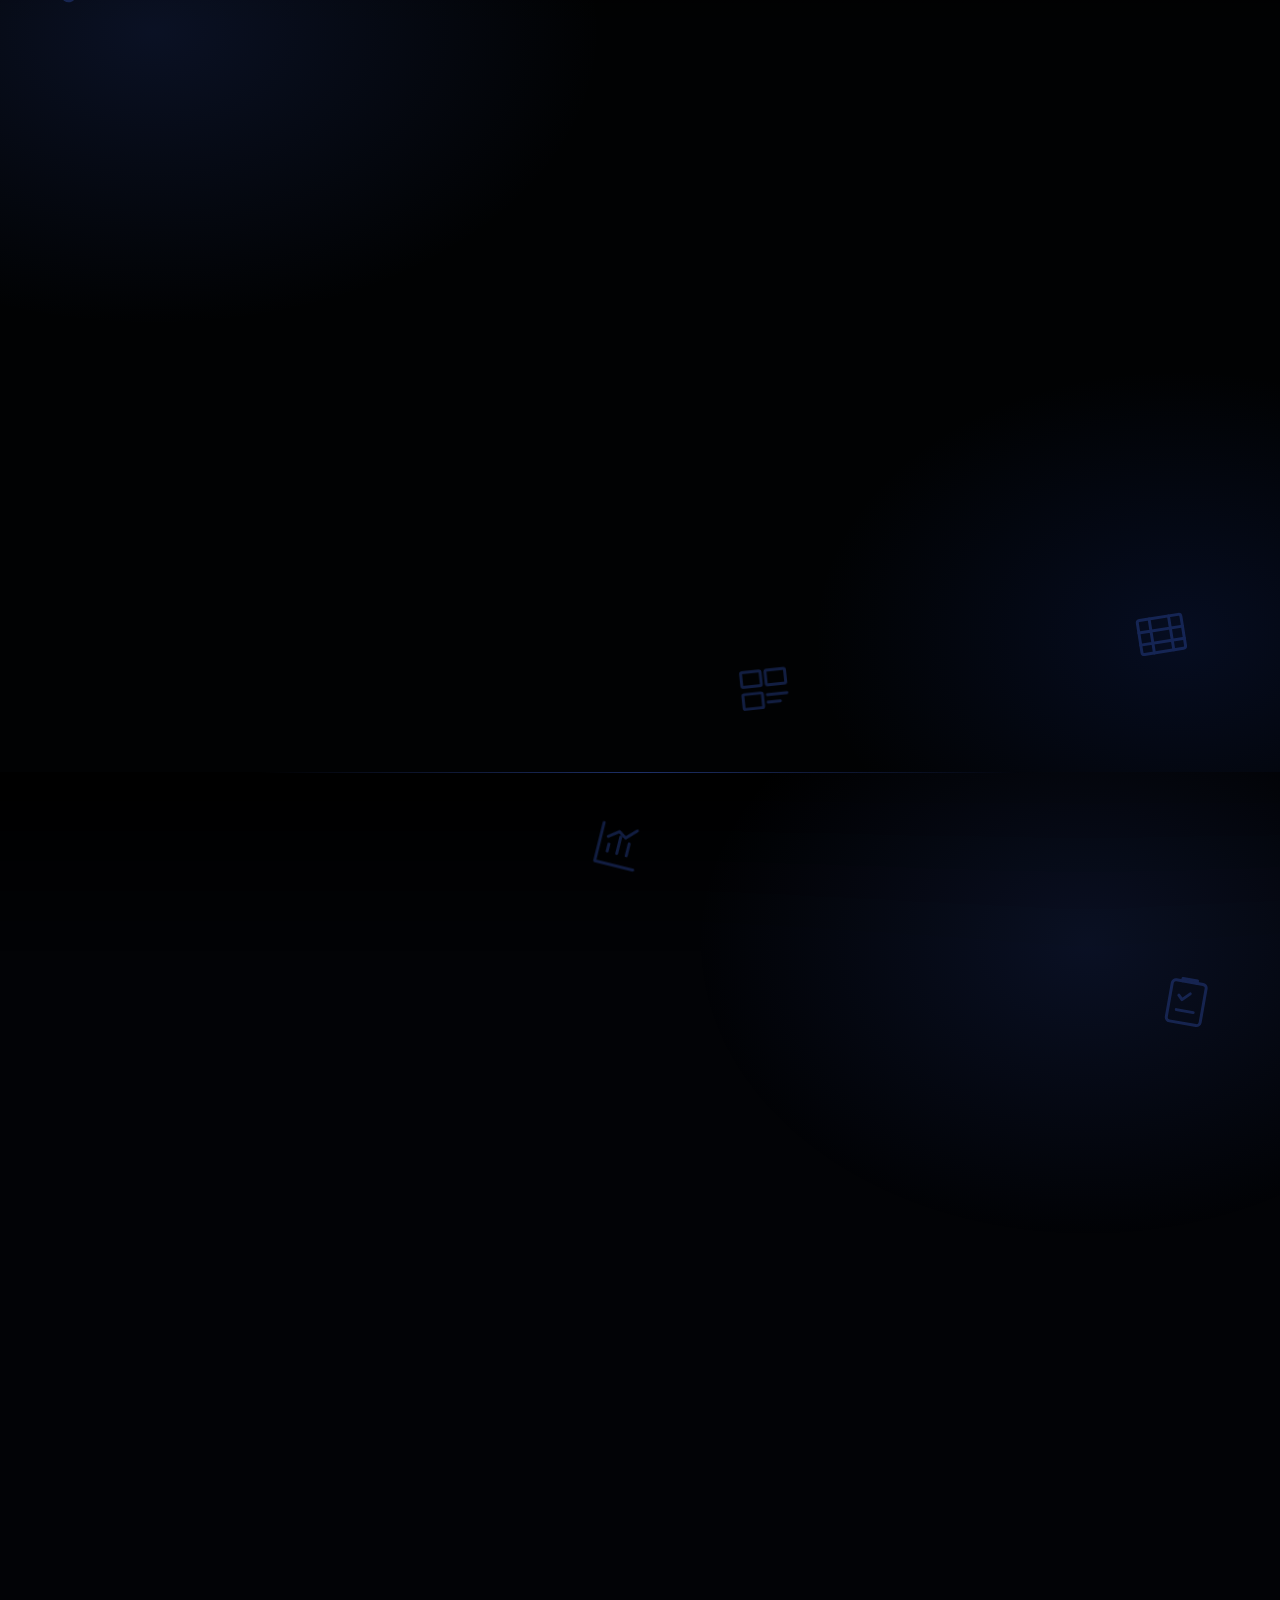
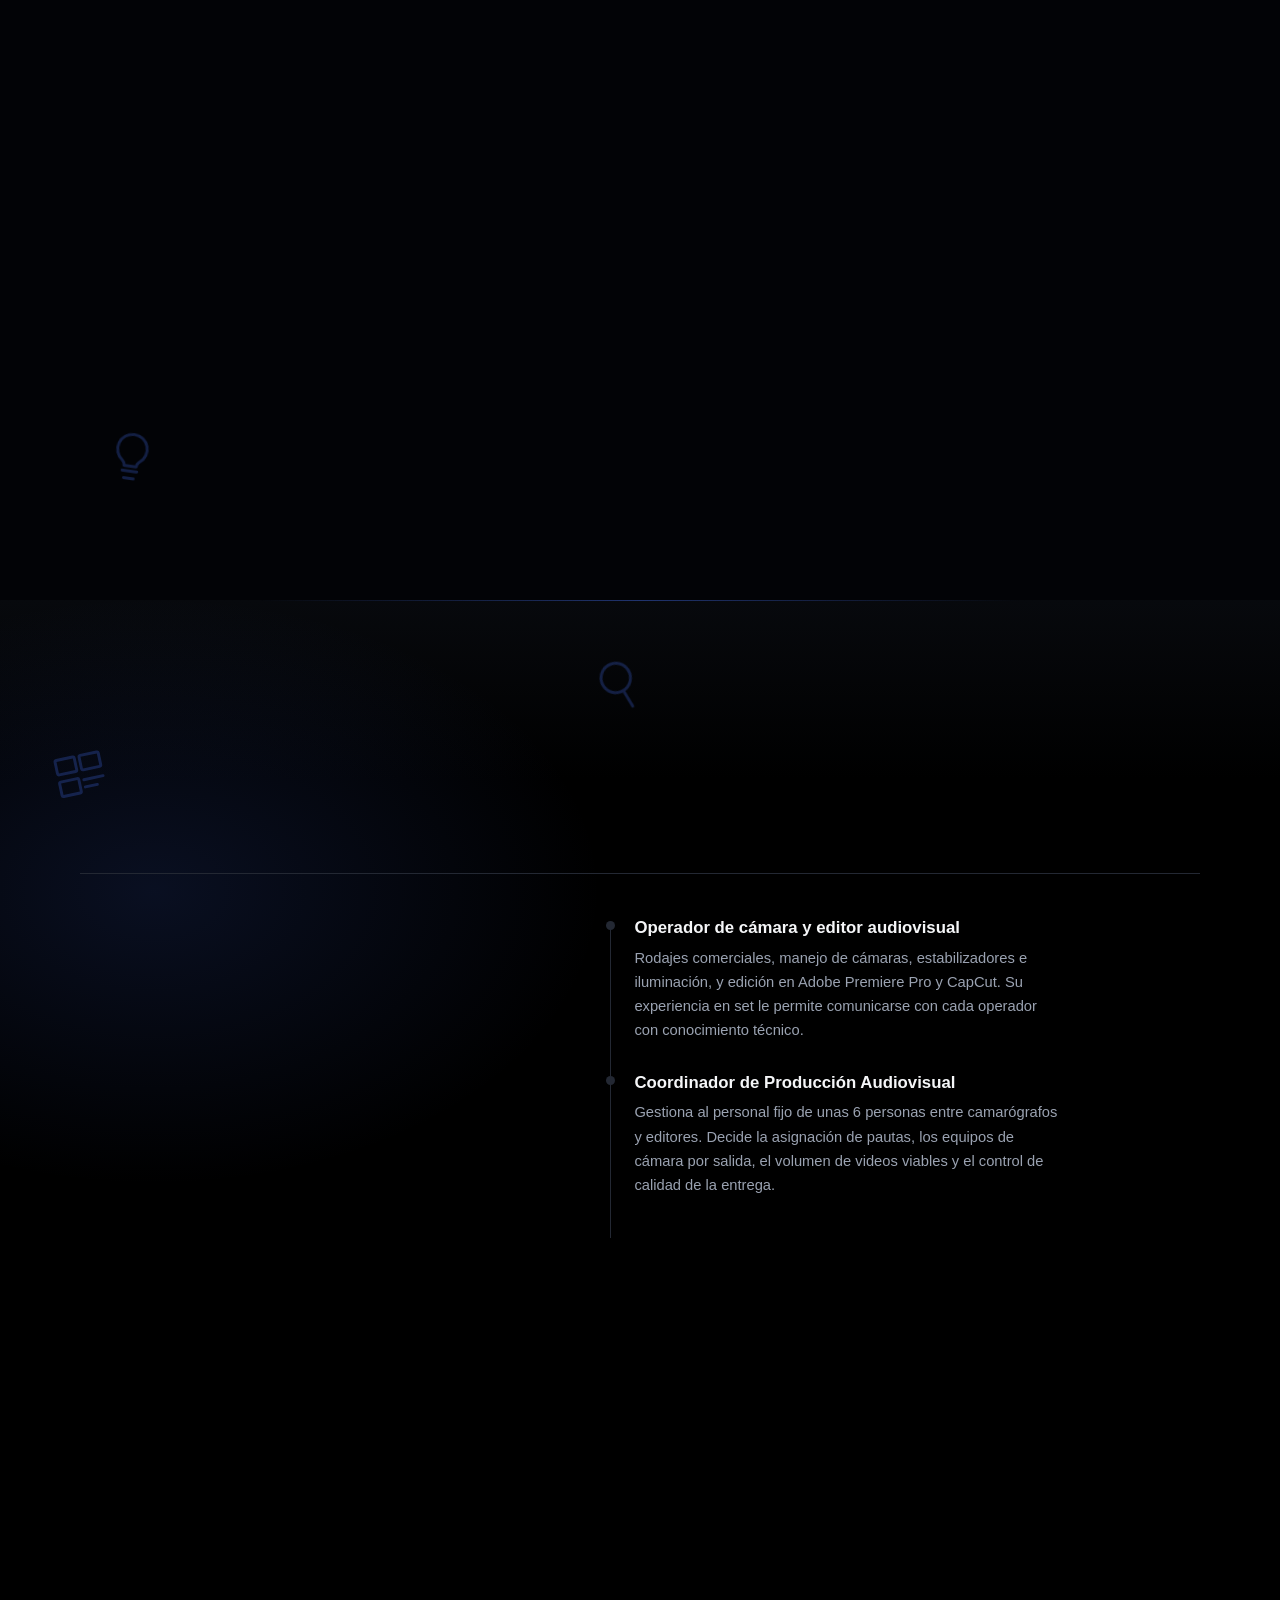
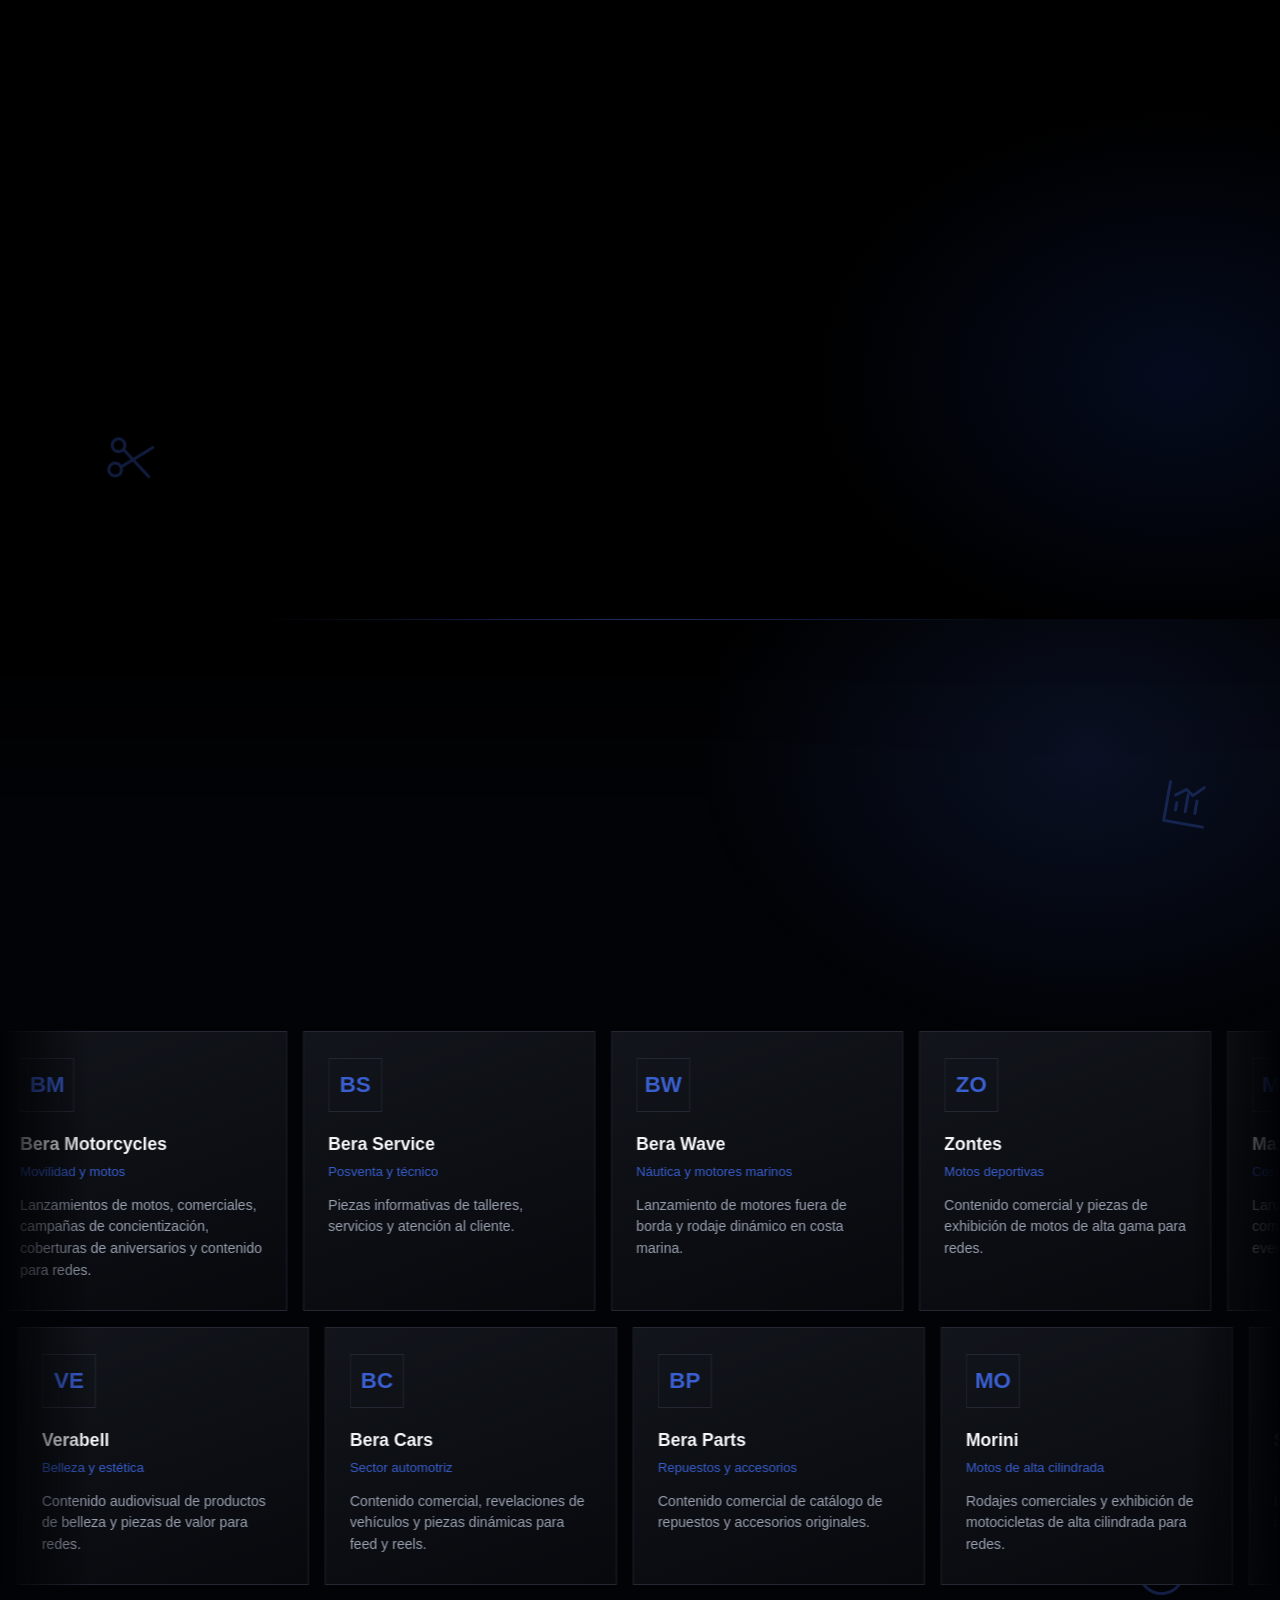
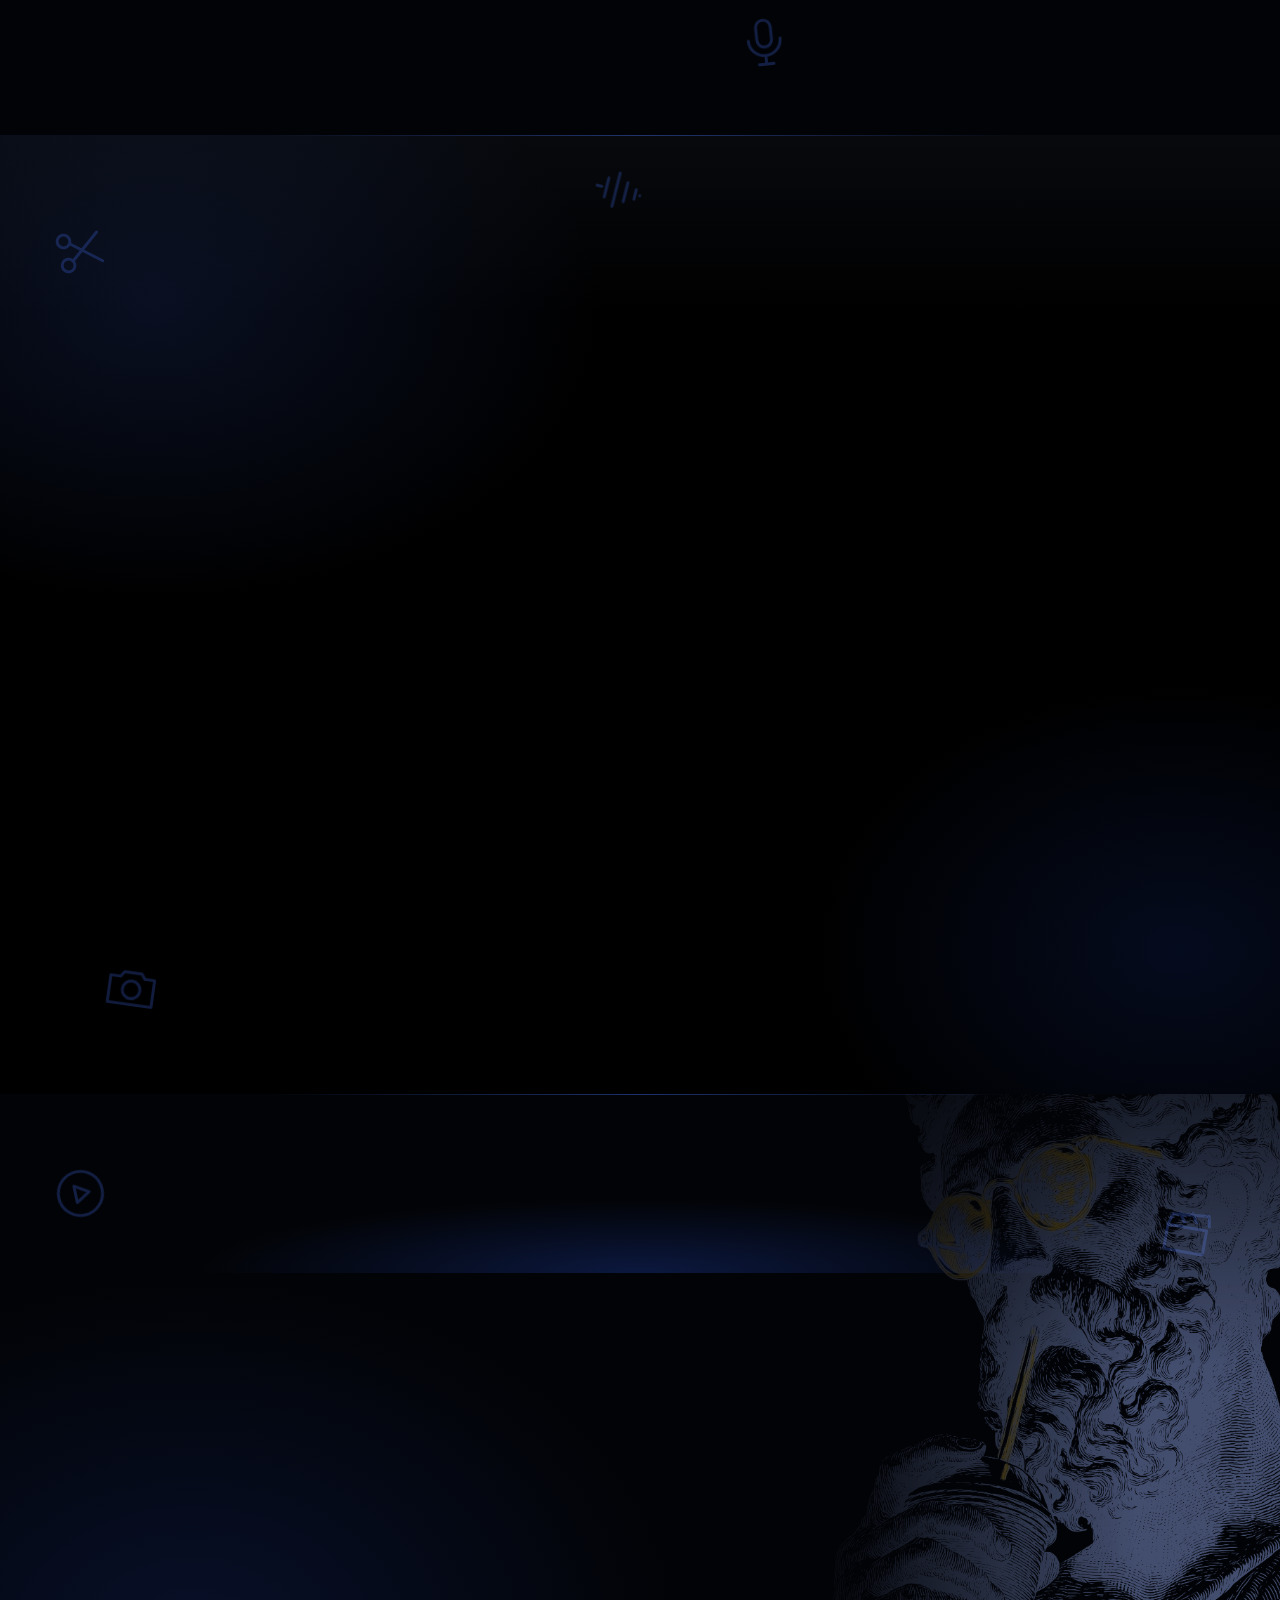
==== commit 8dd76309: "Place legal links inside the page footer" ====
--- a/index.html
+++ b/index.html
@@ -771,9 +771,16 @@
       <a class="btn" href="https://wa.me/584124824488?text=Hola%20Bramdon%2C%20vi%20tu%20portafolio%20y%20me%20gustar%C3%ADa%20contactarte." target="_blank" rel="noopener" data-magnet>0412 482 4488</a>
       <a class="btn" href="https://instagram.com/Bramdon.mj" target="_blank" rel="noopener" data-magnet>@Bramdon.mj</a>
     </div>
-    <footer>Maracay, Venezuela</footer>
-<nav class="legal-nav" aria-label="Información legal"><a href="aviso-legal.html">Aviso legal</a><a href="privacidad.html">Privacidad</a><a href="cookies.html">Cookies</a><a href="condiciones.html">Condiciones de uso</a></nav>
-<p class="aguidev-credit">Desarrollado por <a href="https://aguilarzrw.github.io/portafolio-web/" target="_blank" rel="noopener noreferrer">aguidev &lt;/&gt;</a></p>
+    <footer class="site-footer">
+      <p>Maracay, Venezuela</p>
+      <nav class="legal-nav" aria-label="Información legal">
+        <a href="aviso-legal.html">Aviso legal</a>
+        <a href="privacidad.html">Privacidad</a>
+        <a href="cookies.html">Cookies</a>
+        <a href="condiciones.html">Condiciones de uso</a>
+      </nav>
+      <p class="aguidev-credit">Desarrollado por <a href="https://aguilarzrw.github.io/portafolio-web/" target="_blank" rel="noopener noreferrer">aguidev &lt;/&gt;</a></p>
+    </footer>
   </div>
 </section>
 
--- a/assets/css/styles.css
+++ b/assets/css/styles.css
@@ -589,3 +589,5 @@
 .aguidev-credit a { color: rgba(255,255,255,.72); text-decoration: none; font-weight: 700; letter-spacing: .12em; transition: color .2s ease; }
 .aguidev-credit a:hover, .aguidev-credit a:focus-visible { color: #fff; }
 .aguidev-credit a span { color: #a78bfa; font-size: .9em; }
+
+.legal-nav{display:flex;flex-wrap:wrap;justify-content:center;gap:8px 18px;margin:18px auto 0;font-size:.76rem}.legal-nav a{color:rgba(255,255,255,.66);text-decoration:none}.legal-nav a:hover,.legal-nav a:focus-visible{color:#a78bfa;text-decoration:underline}.legal-page{min-height:100vh;background:#08090d;color:#f1f1f3;font-family:Inter,Arial,sans-serif}.legal-wrap{width:min(880px,calc(100% - 40px));margin:auto;padding:clamp(100px,12vw,150px) 0 70px}.legal-back{color:#a78bfa}.legal-page h1{font-family:Montserrat,Arial,sans-serif;font-size:clamp(2rem,6vw,3.5rem);margin:22px 0 12px}.legal-lead{color:#b8b8c2;font-size:1.08rem;line-height:1.7}.legal-date{color:#8f909b;font-size:.8rem;margin:12px 0 30px}.legal-content{border-top:1px solid #292a34;padding-top:18px;line-height:1.8;color:#c9c9d1}.legal-content h2{font:600 1.15rem Montserrat,Arial,sans-serif;color:#a78bfa;margin:30px 0 8px}.legal-content a{color:#c4b5fd}.legal-footer{padding:28px 20px 40px;text-align:center;border-top:1px solid #292a34}.legal-footer .legal-nav{margin-bottom:16px}.legal-footer .aguidev-credit{margin-top:12px}@media(max-width:600px){.legal-nav{gap:10px 14px}.legal-wrap{width:calc(100% - 32px)}}
